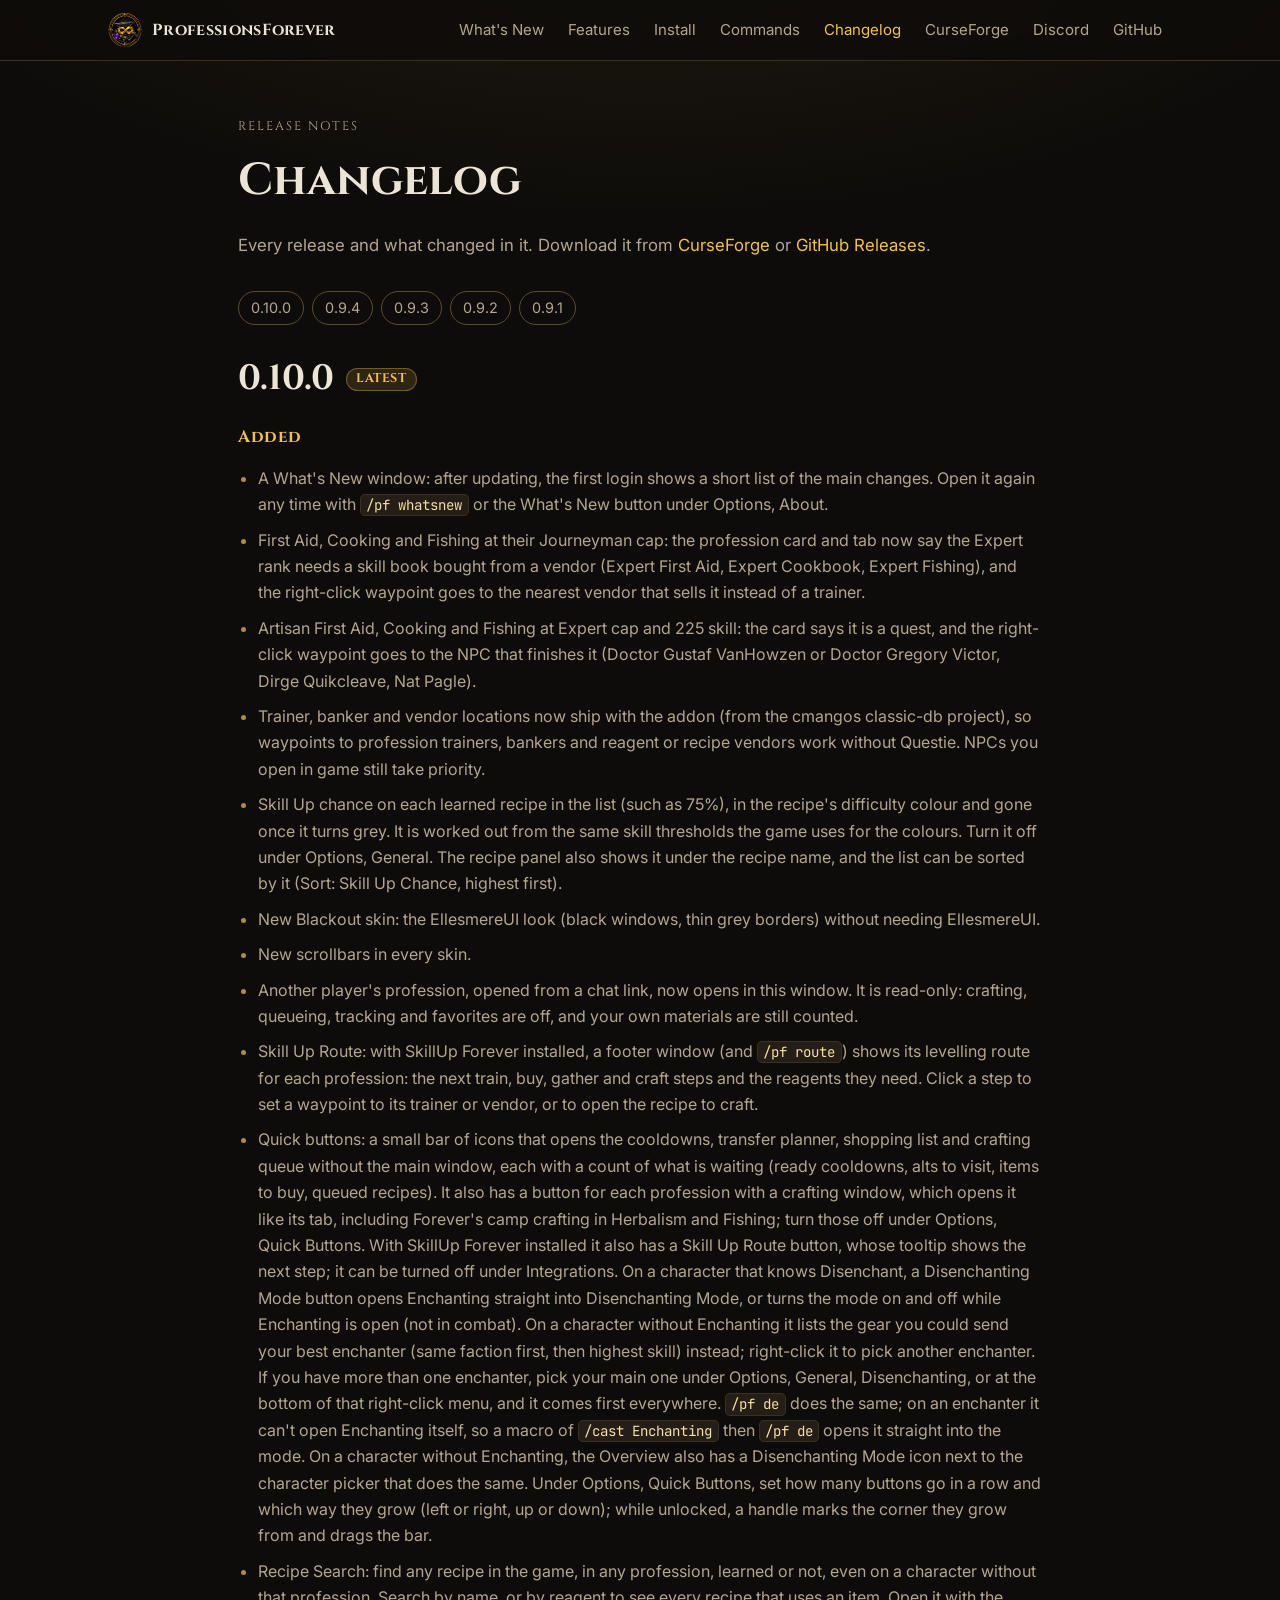
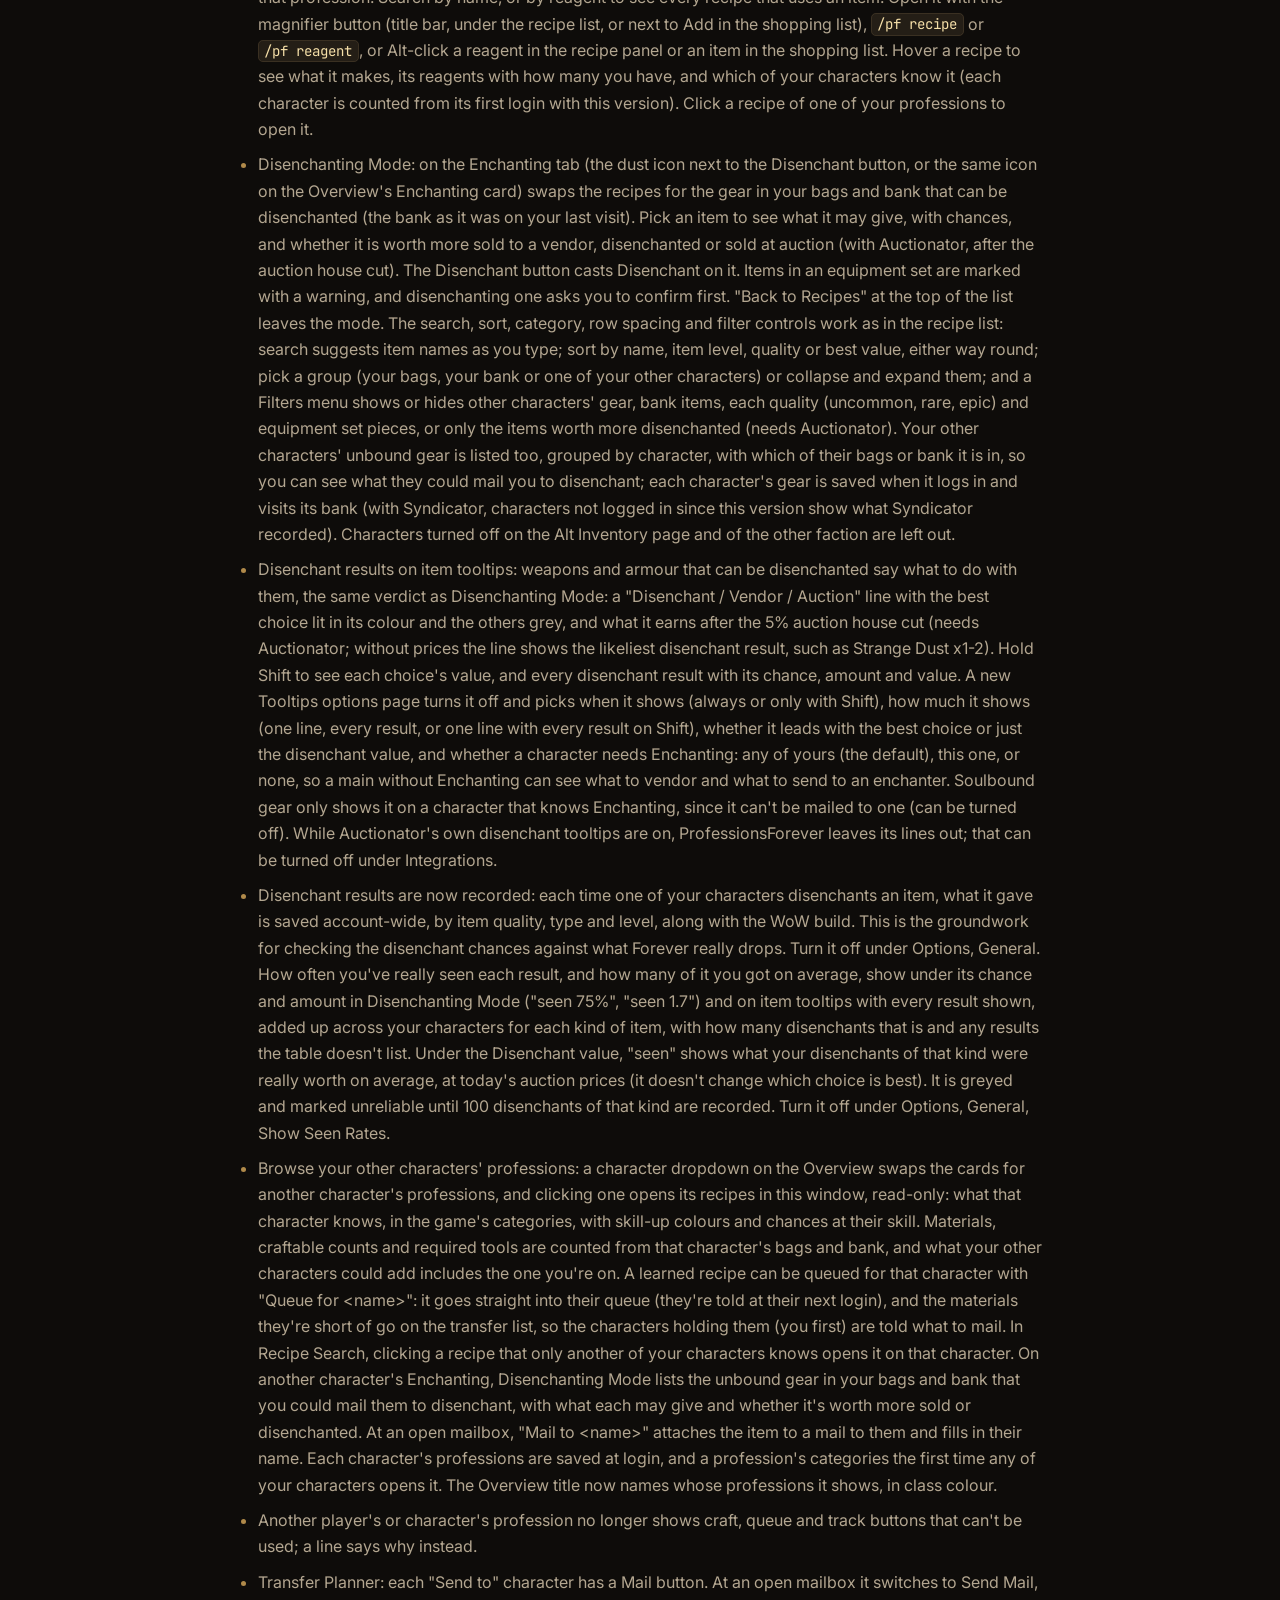
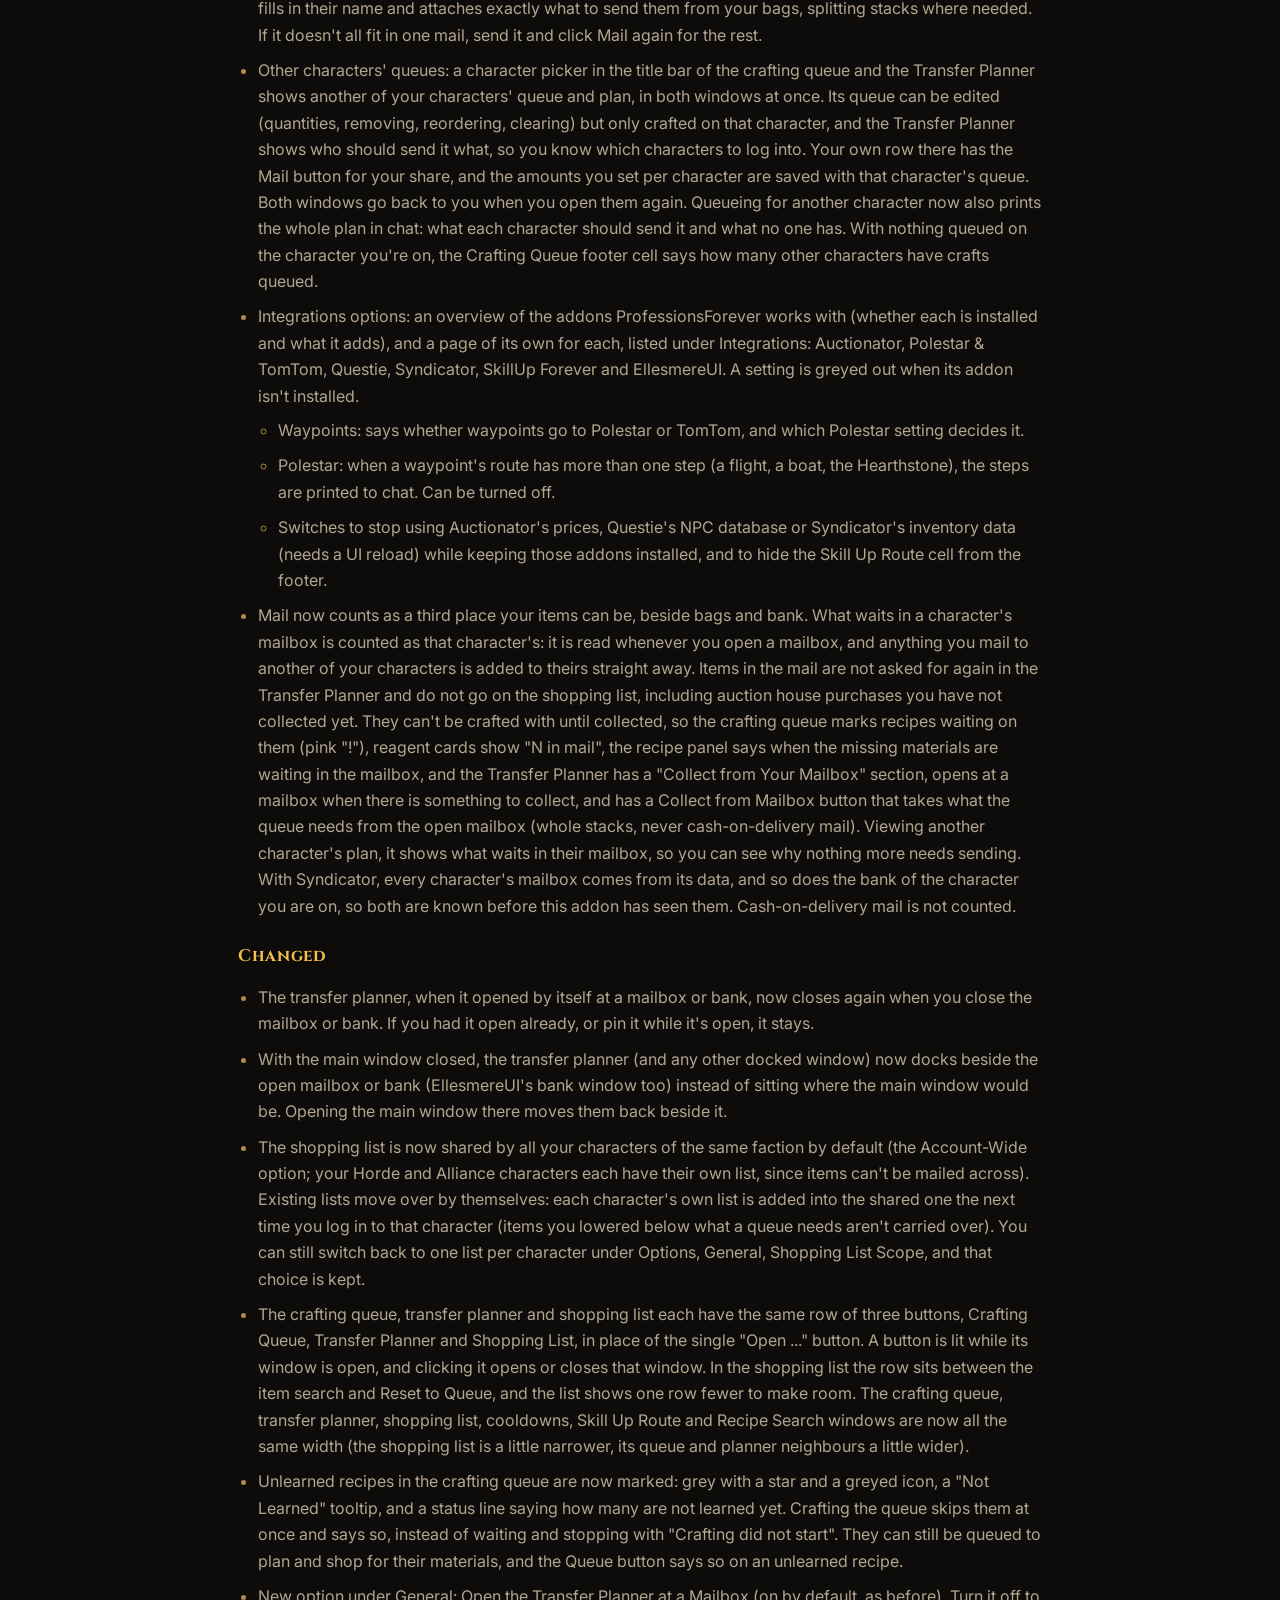
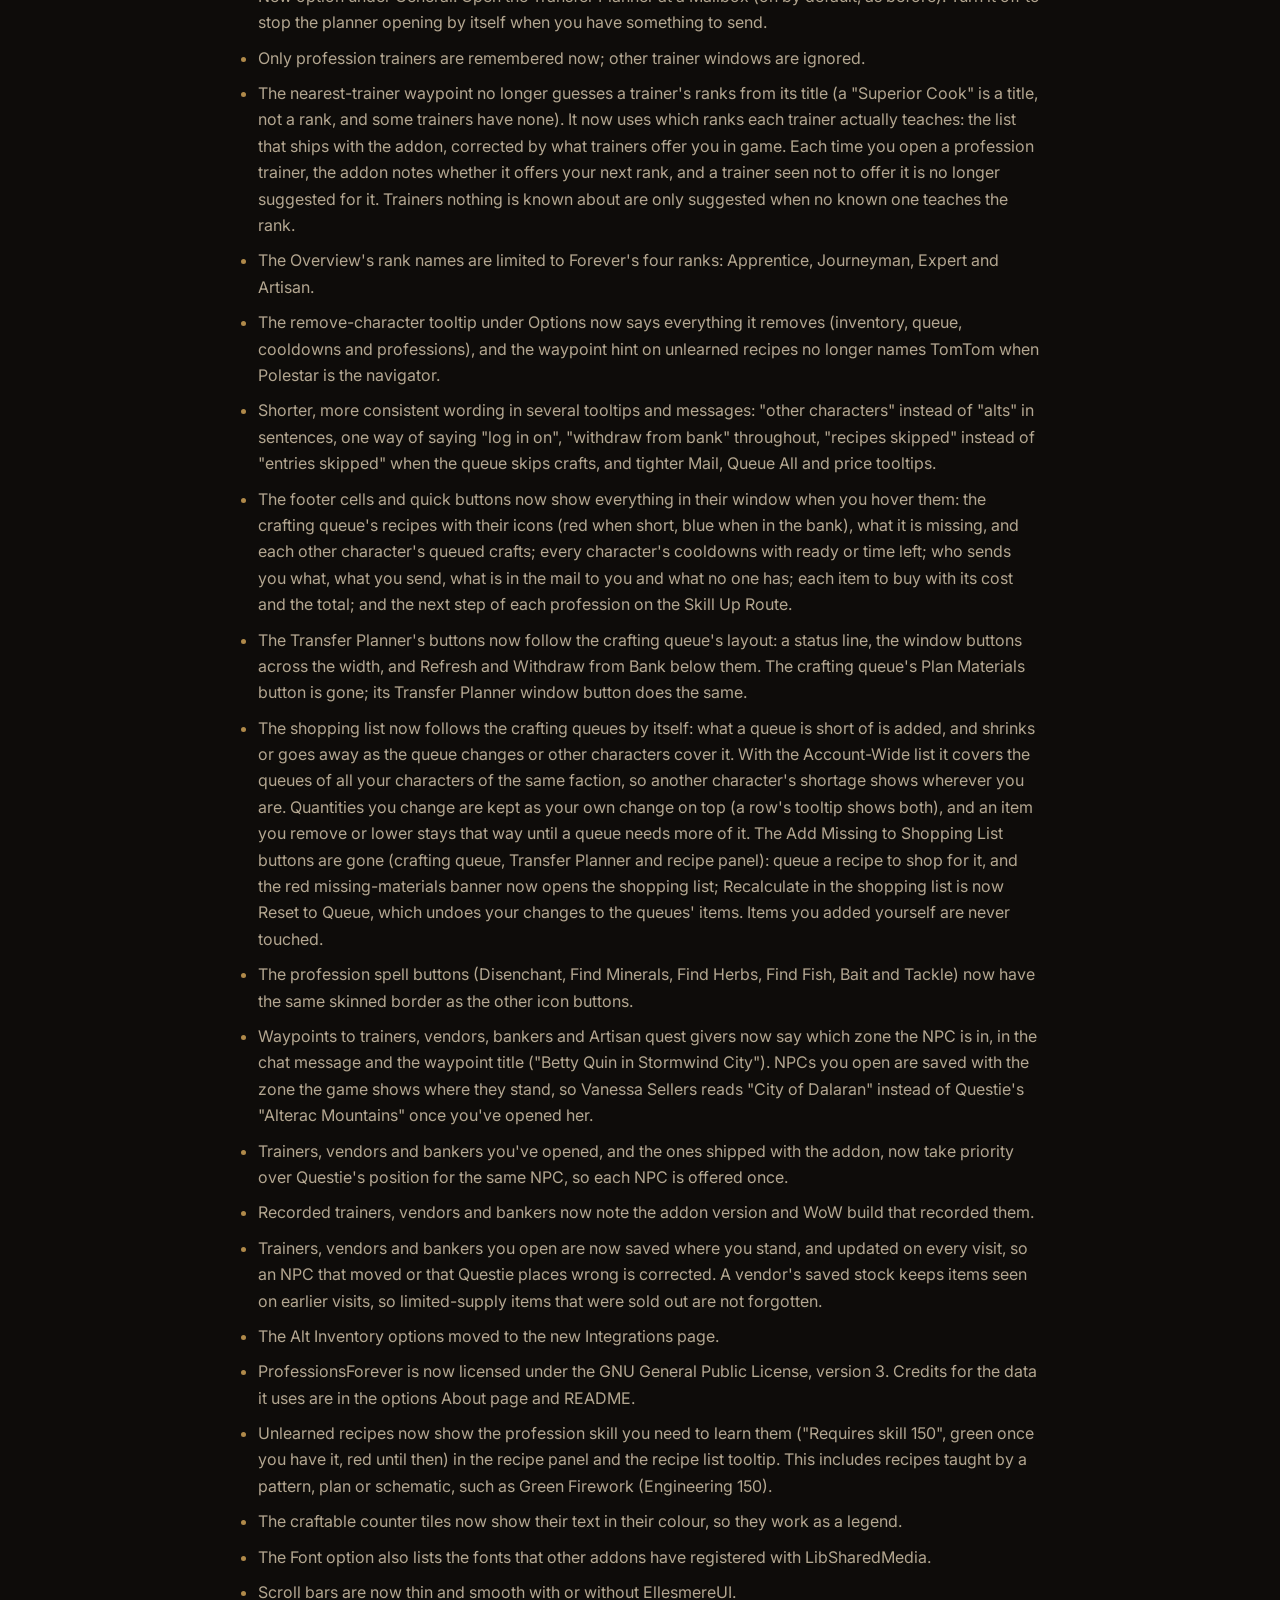
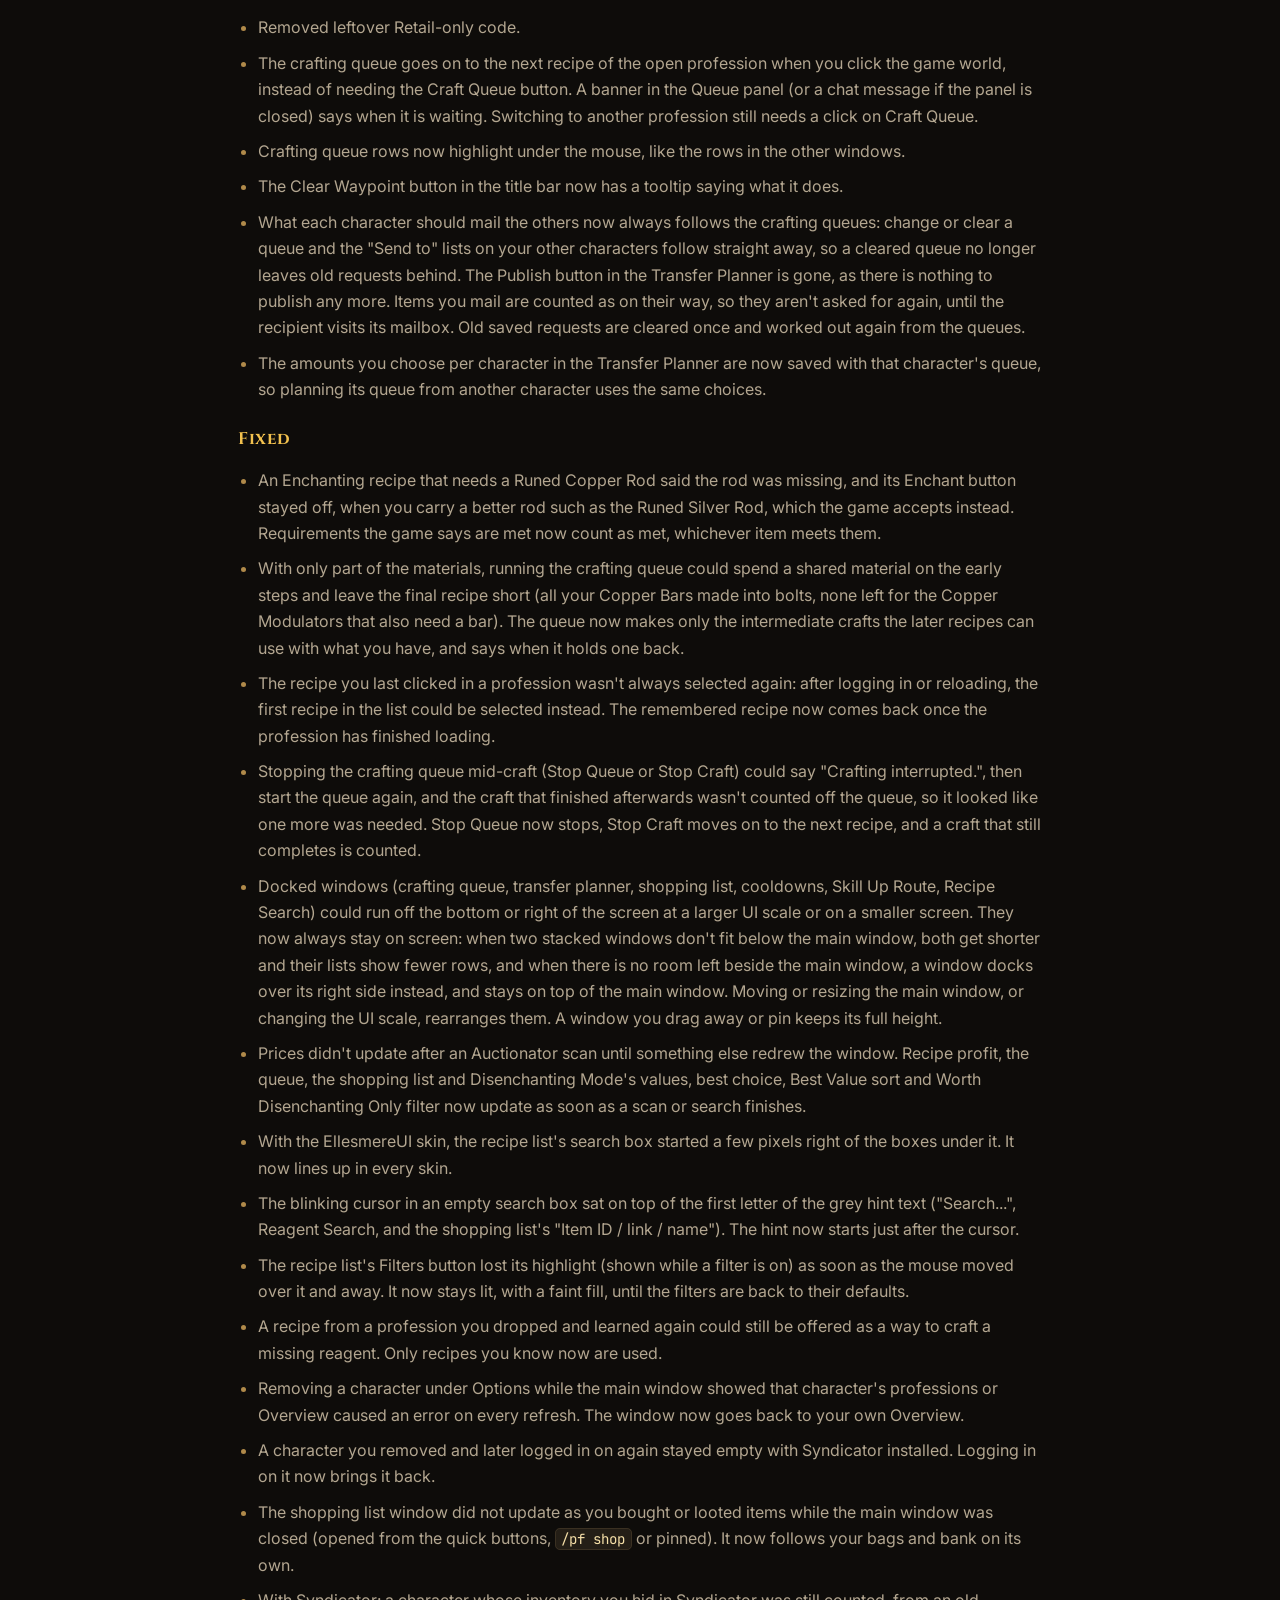
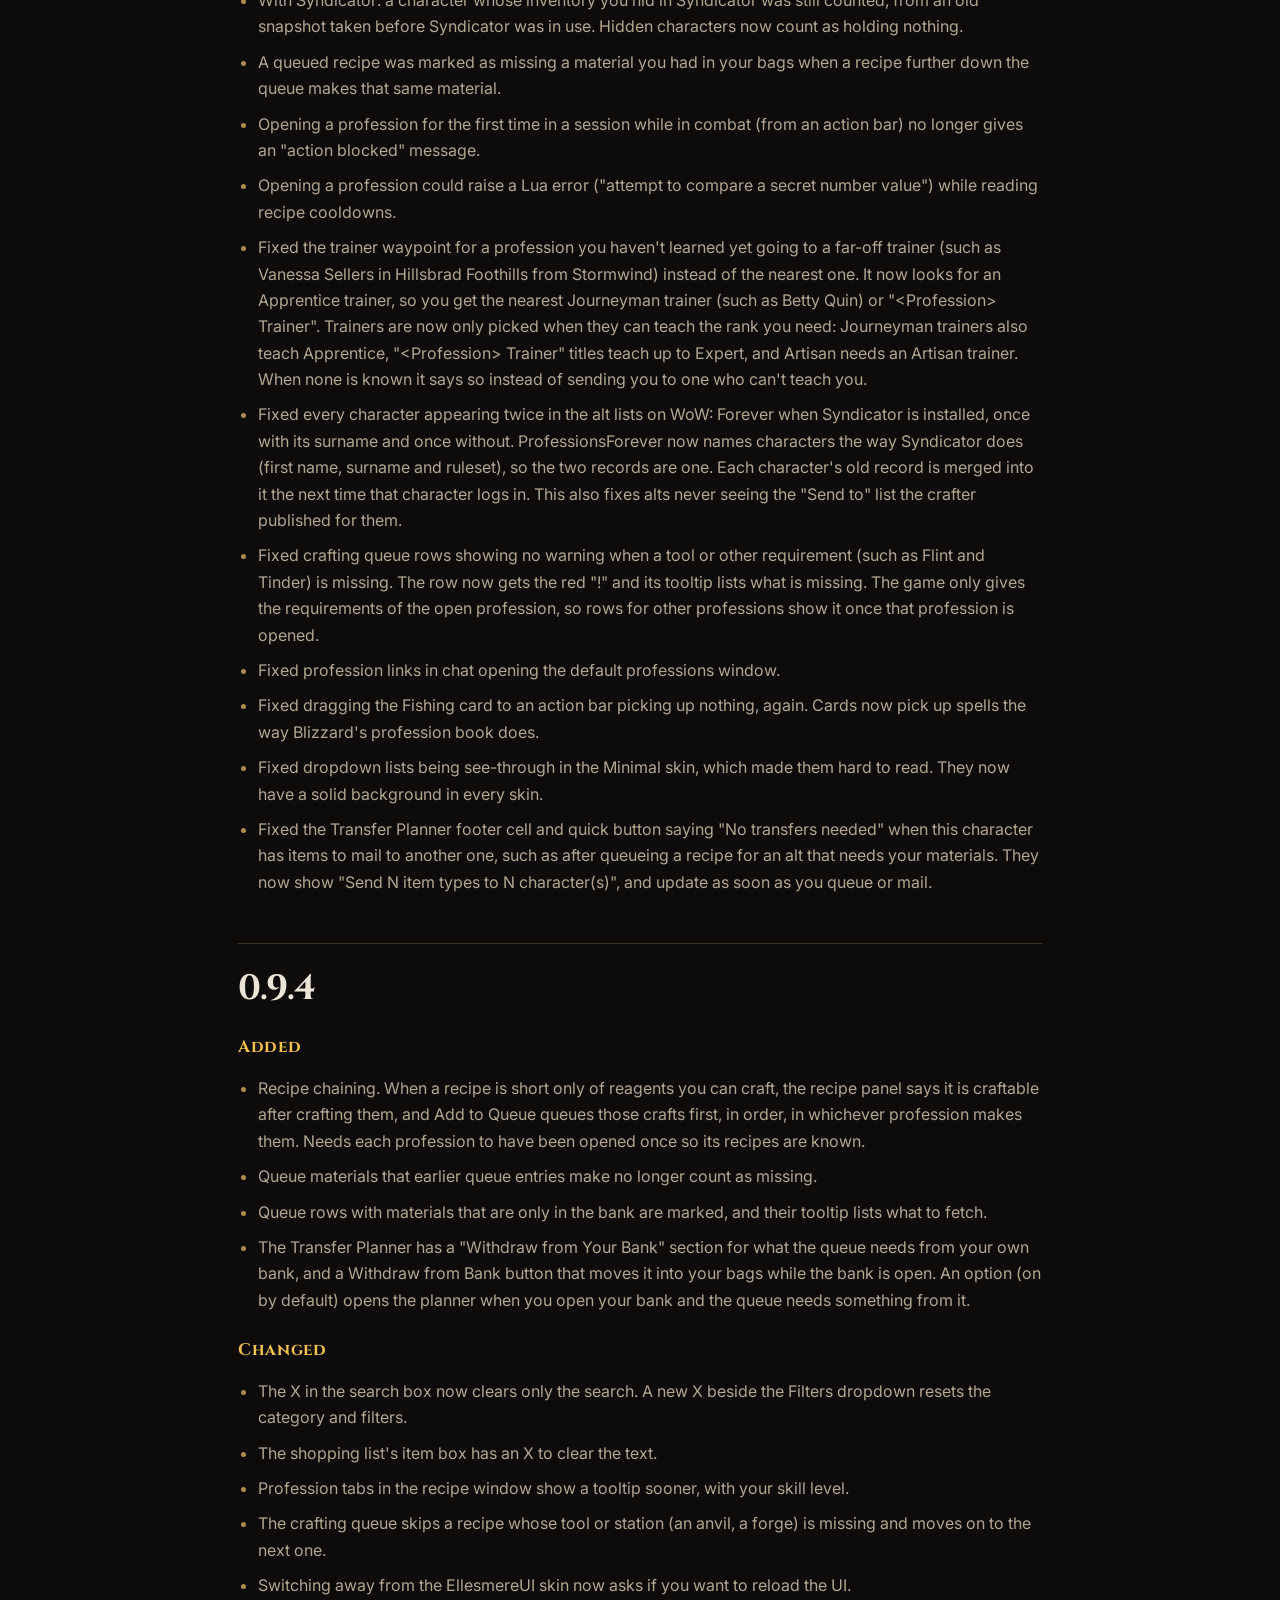
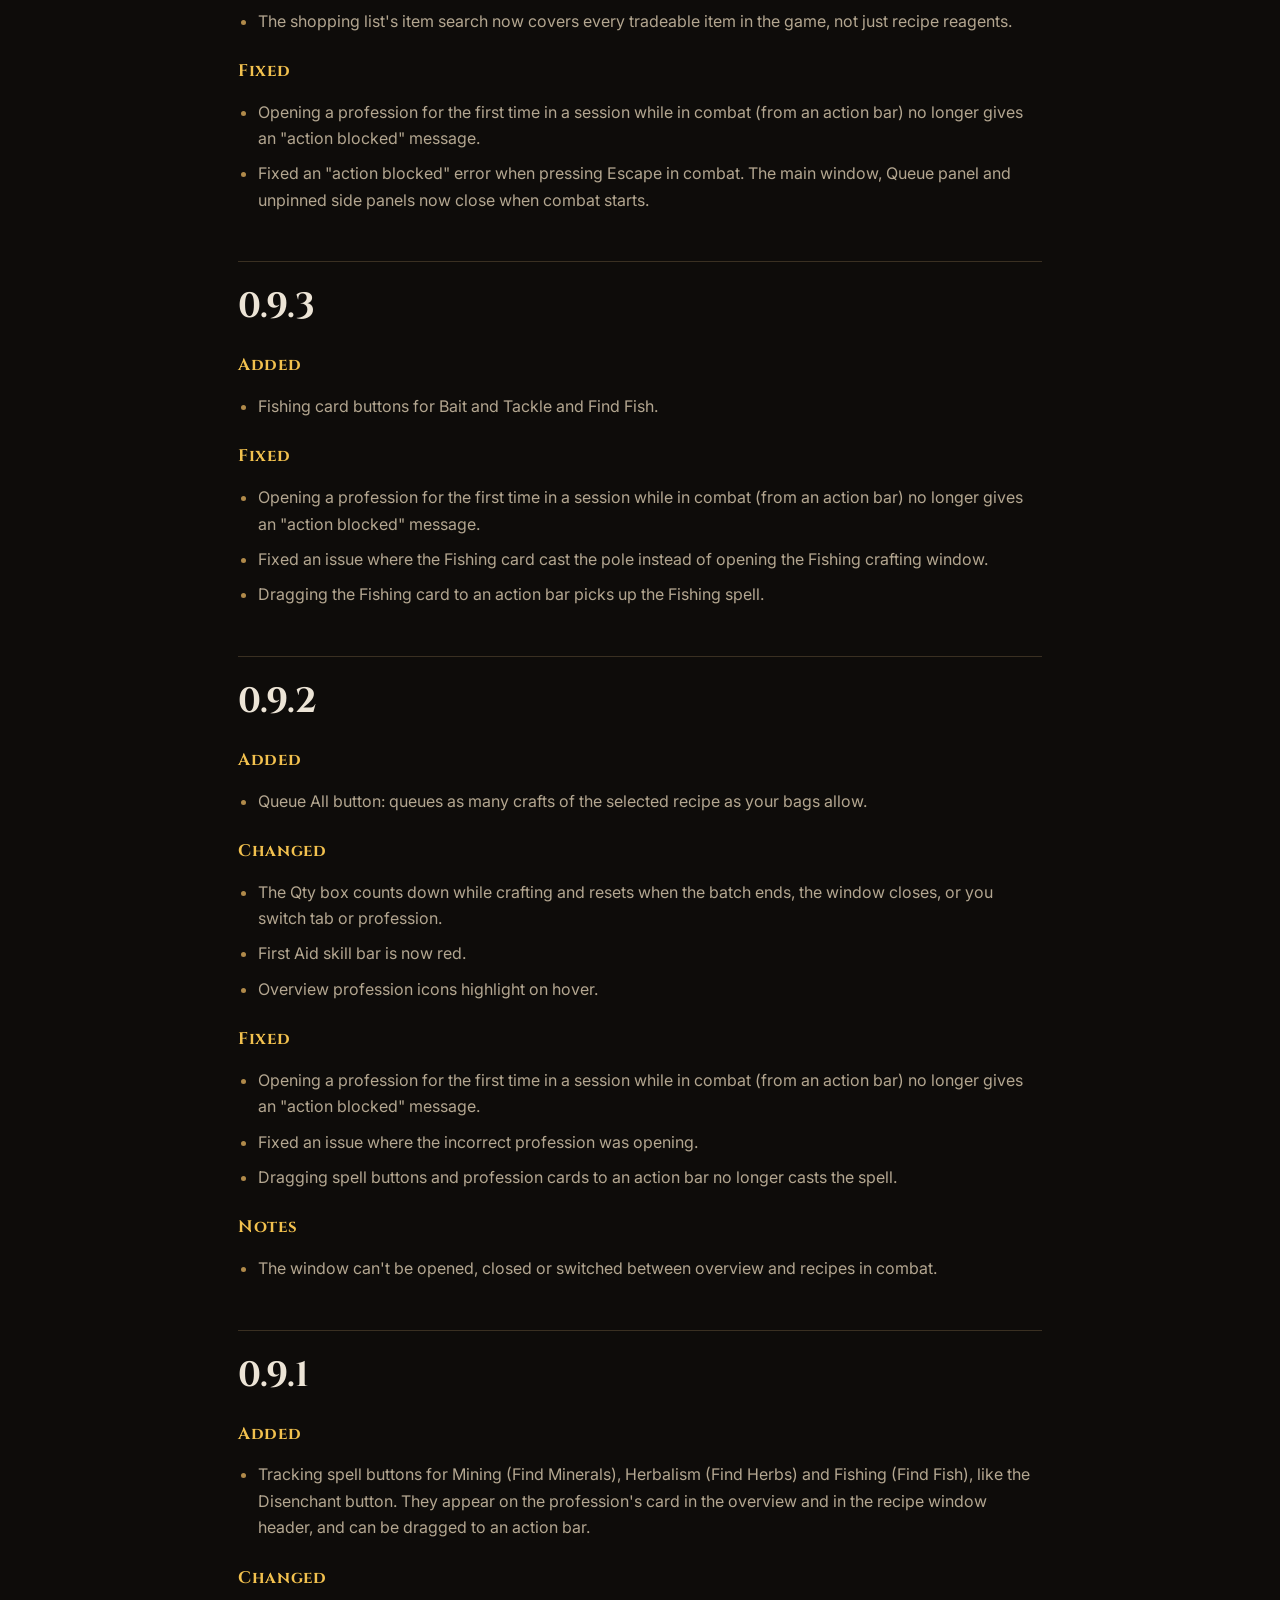
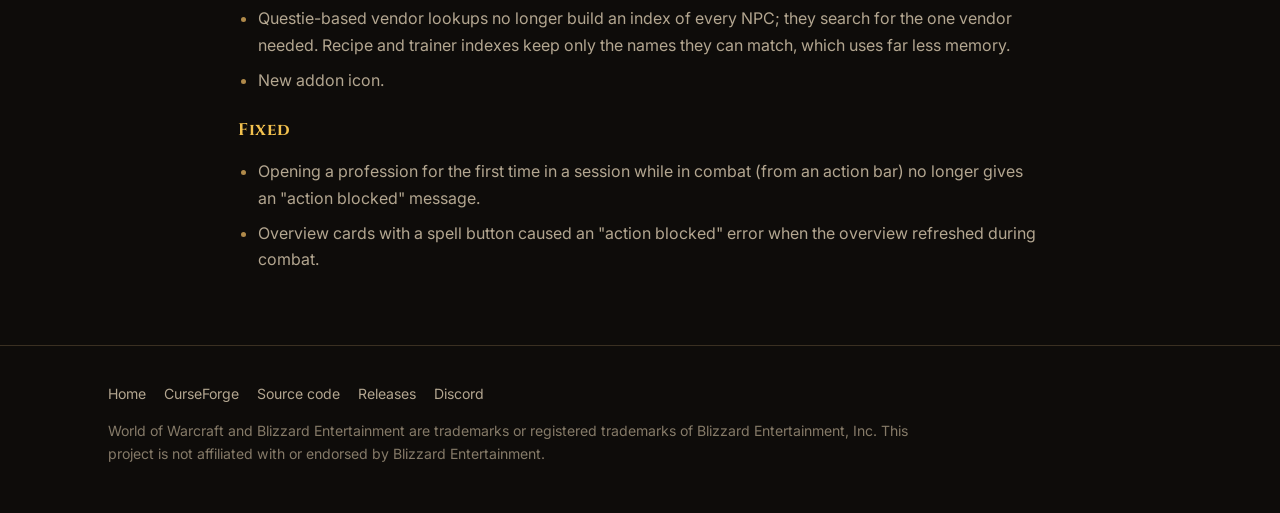
==== changelog.html @ 2fb2c8c6 "Initial Commit" ====
<!doctype html>
<html lang="en">
<head>
	<meta charset="utf-8">
	<meta name="viewport" content="width=device-width, initial-scale=1">
	<title>Changelog: ProfessionsForever</title>
	<meta name="description" content="Every ProfessionsForever release and what changed in it.">
	<meta name="theme-color" content="#0e0c0a">
	<link rel="canonical" href="https://professionsforever.github.io/Professions_Forever-website/changelog.html">
	<link rel="icon" type="image/png" href="assets/favicon.png">
	<link rel="preconnect" href="https://fonts.googleapis.com">
	<link rel="preconnect" href="https://fonts.gstatic.com" crossorigin>
	<link href="https://fonts.googleapis.com/css2?family=Cinzel:wght@600;700&family=Inter:wght@400;500;600;700;800&family=JetBrains+Mono:wght@400;500&display=swap" rel="stylesheet">
	<link rel="stylesheet" href="assets/style.css">
</head>
<body>
<!-- Generated by tools/gen_site.py from the addon's CHANGELOG.md. Do not edit by hand. -->
<a class="skip" href="#main">Skip to content</a>

<header class="site-header">
	<div class="wrap">
		<a class="brand" href="./"><img src="assets/favicon.png" alt="" width="34" height="34">ProfessionsForever</a>
		<button class="nav-toggle" aria-expanded="false" aria-controls="nav">Menu</button>
		<nav class="nav" id="nav" aria-label="Main">
			<a href="./#new">What's New</a>
			<a href="./#features">Features</a>
			<a href="./#install">Install</a>
			<a href="./#commands">Commands</a>
			<a href="changelog.html" aria-current="page">Changelog</a>
			<a href="https://www.curseforge.com/wow/addons/professionsforever">CurseForge</a>
			<a href="https://discord.gg/Ay4E5GEhA2">Discord</a>
			<a href="https://github.com/ProfessionsForever/Professions_Forever">GitHub</a>
		</nav>
	</div>
</header>

<main id="main">
<section>
	<div class="wrap changelog">
		<p class="eyebrow">Release notes</p>
		<h1 style="font-family: var(--font-head); font-size: clamp(2rem, 5vw, 2.8rem); margin: 0 0 14px;">Changelog</h1>
		<p class="lead">Every release and what changed in it. Download it from <a href="https://www.curseforge.com/wow/addons/professionsforever">CurseForge</a> or <a href="https://github.com/ProfessionsForever/Professions_Forever/releases">GitHub Releases</a>.</p>
		<ul class="toc-versions">
			<li><a href="#v0-10-0">0.10.0</a></li>
			<li><a href="#v0-9-4">0.9.4</a></li>
			<li><a href="#v0-9-3">0.9.3</a></li>
			<li><a href="#v0-9-2">0.9.2</a></li>
			<li><a href="#v0-9-1">0.9.1</a></li>
		</ul>
<h2 id="v0-10-0">0.10.0 <span class="badge">LATEST</span></h2>
<h3>Added</h3>
<ul>
<li>A What's New window: after updating, the first login shows a short list of the main changes. Open it again any time with <code>/pf whatsnew</code> or the What's New button under Options, About.
</li>
<li>First Aid, Cooking and Fishing at their Journeyman cap: the profession card and tab now say the Expert rank needs a skill book bought from a vendor (Expert First Aid, Expert Cookbook, Expert Fishing), and the right-click waypoint goes to the nearest vendor that sells it instead of a trainer.
</li>
<li>Artisan First Aid, Cooking and Fishing at Expert cap and 225 skill: the card says it is a quest, and the right-click waypoint goes to the NPC that finishes it (Doctor Gustaf VanHowzen or Doctor Gregory Victor, Dirge Quikcleave, Nat Pagle).
</li>
<li>Trainer, banker and vendor locations now ship with the addon (from the cmangos classic-db project), so waypoints to profession trainers, bankers and reagent or recipe vendors work without Questie. NPCs you open in game still take priority.
</li>
<li>Skill Up chance on each learned recipe in the list (such as 75%), in the recipe's difficulty colour and gone once it turns grey. It is worked out from the same skill thresholds the game uses for the colours. Turn it off under Options, General. The recipe panel also shows it under the recipe name, and the list can be sorted by it (Sort: Skill Up Chance, highest first).
</li>
<li>New Blackout skin: the EllesmereUI look (black windows, thin grey borders) without needing EllesmereUI.
</li>
<li>New scrollbars in every skin.
</li>
<li>Another player's profession, opened from a chat link, now opens in this window. It is read-only: crafting, queueing, tracking and favorites are off, and your own materials are still counted.
</li>
<li>Skill Up Route: with SkillUp Forever installed, a footer window (and <code>/pf route</code>) shows its levelling route for each profession: the next train, buy, gather and craft steps and the reagents they need. Click a step to set a waypoint to its trainer or vendor, or to open the recipe to craft.
</li>
<li>Quick buttons: a small bar of icons that opens the cooldowns, transfer planner, shopping list and crafting queue without the main window, each with a count of what is waiting (ready cooldowns, alts to visit, items to buy, queued recipes). It also has a button for each profession with a crafting window, which opens it like its tab, including Forever's camp crafting in Herbalism and Fishing; turn those off under Options, Quick Buttons. With SkillUp Forever installed it also has a Skill Up Route button, whose tooltip shows the next step; it can be turned off under Integrations. On a character that knows Disenchant, a Disenchanting Mode button opens Enchanting straight into Disenchanting Mode, or turns the mode on and off while Enchanting is open (not in combat). On a character without Enchanting it lists the gear you could send your best enchanter (same faction first, then highest skill) instead; right-click it to pick another enchanter. If you have more than one enchanter, pick your main one under Options, General, Disenchanting, or at the bottom of that right-click menu, and it comes first everywhere. <code>/pf de</code> does the same; on an enchanter it can't open Enchanting itself, so a macro of <code>/cast Enchanting</code> then <code>/pf de</code> opens it straight into the mode. On a character without Enchanting, the Overview also has a Disenchanting Mode icon next to the character picker that does the same. Under Options, Quick Buttons, set how many buttons go in a row and which way they grow (left or right, up or down); while unlocked, a handle marks the corner they grow from and drags the bar.
</li>
<li>Recipe Search: find any recipe in the game, in any profession, learned or not, even on a character without that profession. Search by name, or by reagent to see every recipe that uses an item. Open it with the magnifier button (title bar, under the recipe list, or next to Add in the shopping list), <code>/pf recipe</code> or <code>/pf reagent</code>, or Alt-click a reagent in the recipe panel or an item in the shopping list. Hover a recipe to see what it makes, its reagents with how many you have, and which of your characters know it (each character is counted from its first login with this version). Click a recipe of one of your professions to open it.
</li>
<li>Disenchanting Mode: on the Enchanting tab (the dust icon next to the Disenchant button, or the same icon on the Overview's Enchanting card) swaps the recipes for the gear in your bags and bank that can be disenchanted (the bank as it was on your last visit). Pick an item to see what it may give, with chances, and whether it is worth more sold to a vendor, disenchanted or sold at auction (with Auctionator, after the auction house cut). The Disenchant button casts Disenchant on it. Items in an equipment set are marked with a warning, and disenchanting one asks you to confirm first. "Back to Recipes" at the top of the list leaves the mode. The search, sort, category, row spacing and filter controls work as in the recipe list: search suggests item names as you type; sort by name, item level, quality or best value, either way round; pick a group (your bags, your bank or one of your other characters) or collapse and expand them; and a Filters menu shows or hides other characters' gear, bank items, each quality (uncommon, rare, epic) and equipment set pieces, or only the items worth more disenchanted (needs Auctionator). Your other characters' unbound gear is listed too, grouped by character, with which of their bags or bank it is in, so you can see what they could mail you to disenchant; each character's gear is saved when it logs in and visits its bank (with Syndicator, characters not logged in since this version show what Syndicator recorded). Characters turned off on the Alt Inventory page and of the other faction are left out.
</li>
<li>Disenchant results on item tooltips: weapons and armour that can be disenchanted say what to do with them, the same verdict as Disenchanting Mode: a "Disenchant / Vendor / Auction" line with the best choice lit in its colour and the others grey, and what it earns after the 5% auction house cut (needs Auctionator; without prices the line shows the likeliest disenchant result, such as Strange Dust x1-2). Hold Shift to see each choice's value, and every disenchant result with its chance, amount and value. A new Tooltips options page turns it off and picks when it shows (always or only with Shift), how much it shows (one line, every result, or one line with every result on Shift), whether it leads with the best choice or just the disenchant value, and whether a character needs Enchanting: any of yours (the default), this one, or none, so a main without Enchanting can see what to vendor and what to send to an enchanter. Soulbound gear only shows it on a character that knows Enchanting, since it can't be mailed to one (can be turned off). While Auctionator's own disenchant tooltips are on, ProfessionsForever leaves its lines out; that can be turned off under Integrations.
</li>
<li>Disenchant results are now recorded: each time one of your characters disenchants an item, what it gave is saved account-wide, by item quality, type and level, along with the WoW build. This is the groundwork for checking the disenchant chances against what Forever really drops. Turn it off under Options, General. How often you've really seen each result, and how many of it you got on average, show under its chance and amount in Disenchanting Mode ("seen 75%", "seen 1.7") and on item tooltips with every result shown, added up across your characters for each kind of item, with how many disenchants that is and any results the table doesn't list. Under the Disenchant value, "seen" shows what your disenchants of that kind were really worth on average, at today's auction prices (it doesn't change which choice is best). It is greyed and marked unreliable until 100 disenchants of that kind are recorded. Turn it off under Options, General, Show Seen Rates.
</li>
<li>Browse your other characters' professions: a character dropdown on the Overview swaps the cards for another character's professions, and clicking one opens its recipes in this window, read-only: what that character knows, in the game's categories, with skill-up colours and chances at their skill. Materials, craftable counts and required tools are counted from that character's bags and bank, and what your other characters could add includes the one you're on. A learned recipe can be queued for that character with "Queue for &lt;name&gt;": it goes straight into their queue (they're told at their next login), and the materials they're short of go on the transfer list, so the characters holding them (you first) are told what to mail. In Recipe Search, clicking a recipe that only another of your characters knows opens it on that character. On another character's Enchanting, Disenchanting Mode lists the unbound gear in your bags and bank that you could mail them to disenchant, with what each may give and whether it's worth more sold or disenchanted. At an open mailbox, "Mail to &lt;name&gt;" attaches the item to a mail to them and fills in their name. Each character's professions are saved at login, and a profession's categories the first time any of your characters opens it. The Overview title now names whose professions it shows, in class colour.
</li>
<li>Another player's or character's profession no longer shows craft, queue and track buttons that can't be used; a line says why instead.
</li>
<li>Transfer Planner: each "Send to" character has a Mail button. At an open mailbox it switches to Send Mail, fills in their name and attaches exactly what to send them from your bags, splitting stacks where needed. If it doesn't all fit in one mail, send it and click Mail again for the rest.
</li>
<li>Other characters' queues: a character picker in the title bar of the crafting queue and the Transfer Planner shows another of your characters' queue and plan, in both windows at once. Its queue can be edited (quantities, removing, reordering, clearing) but only crafted on that character, and the Transfer Planner shows who should send it what, so you know which characters to log into. Your own row there has the Mail button for your share, and the amounts you set per character are saved with that character's queue. Both windows go back to you when you open them again. Queueing for another character now also prints the whole plan in chat: what each character should send it and what no one has. With nothing queued on the character you're on, the Crafting Queue footer cell says how many other characters have crafts queued.
</li>
<li>Integrations options: an overview of the addons ProfessionsForever works with (whether each is installed and what it adds), and a page of its own for each, listed under Integrations: Auctionator, Polestar &amp; TomTom, Questie, Syndicator, SkillUp Forever and EllesmereUI. A setting is greyed out when its addon isn't installed.
<ul>
<li>Waypoints: says whether waypoints go to Polestar or TomTom, and which Polestar setting decides it.
</li>
<li>Polestar: when a waypoint's route has more than one step (a flight, a boat, the Hearthstone), the steps are printed to chat. Can be turned off.
</li>
<li>Switches to stop using Auctionator's prices, Questie's NPC database or Syndicator's inventory data (needs a UI reload) while keeping those addons installed, and to hide the Skill Up Route cell from the footer.
</li>
</ul>
</li>
<li>Mail now counts as a third place your items can be, beside bags and bank. What waits in a character's mailbox is counted as that character's: it is read whenever you open a mailbox, and anything you mail to another of your characters is added to theirs straight away. Items in the mail are not asked for again in the Transfer Planner and do not go on the shopping list, including auction house purchases you have not collected yet. They can't be crafted with until collected, so the crafting queue marks recipes waiting on them (pink "!"), reagent cards show "N in mail", the recipe panel says when the missing materials are waiting in the mailbox, and the Transfer Planner has a "Collect from Your Mailbox" section, opens at a mailbox when there is something to collect, and has a Collect from Mailbox button that takes what the queue needs from the open mailbox (whole stacks, never cash-on-delivery mail). Viewing another character's plan, it shows what waits in their mailbox, so you can see why nothing more needs sending. With Syndicator, every character's mailbox comes from its data, and so does the bank of the character you are on, so both are known before this addon has seen them. Cash-on-delivery mail is not counted.
</li>
</ul>
<h3>Changed</h3>
<ul>
<li>The transfer planner, when it opened by itself at a mailbox or bank, now closes again when you close the mailbox or bank. If you had it open already, or pin it while it's open, it stays.
</li>
<li>With the main window closed, the transfer planner (and any other docked window) now docks beside the open mailbox or bank (EllesmereUI's bank window too) instead of sitting where the main window would be. Opening the main window there moves them back beside it.
</li>
<li>The shopping list is now shared by all your characters of the same faction by default (the Account-Wide option; your Horde and Alliance characters each have their own list, since items can't be mailed across). Existing lists move over by themselves: each character's own list is added into the shared one the next time you log in to that character (items you lowered below what a queue needs aren't carried over). You can still switch back to one list per character under Options, General, Shopping List Scope, and that choice is kept.
</li>
<li>The crafting queue, transfer planner and shopping list each have the same row of three buttons, Crafting Queue, Transfer Planner and Shopping List, in place of the single "Open ..." button. A button is lit while its window is open, and clicking it opens or closes that window. In the shopping list the row sits between the item search and Reset to Queue, and the list shows one row fewer to make room. The crafting queue, transfer planner, shopping list, cooldowns, Skill Up Route and Recipe Search windows are now all the same width (the shopping list is a little narrower, its queue and planner neighbours a little wider).
</li>
<li>Unlearned recipes in the crafting queue are now marked: grey with a star and a greyed icon, a "Not Learned" tooltip, and a status line saying how many are not learned yet. Crafting the queue skips them at once and says so, instead of waiting and stopping with "Crafting did not start". They can still be queued to plan and shop for their materials, and the Queue button says so on an unlearned recipe.
</li>
<li>New option under General: Open the Transfer Planner at a Mailbox (on by default, as before). Turn it off to stop the planner opening by itself when you have something to send.
</li>
<li>Only profession trainers are remembered now; other trainer windows are ignored.
</li>
<li>The nearest-trainer waypoint no longer guesses a trainer's ranks from its title (a "Superior Cook" is a title, not a rank, and some trainers have none). It now uses which ranks each trainer actually teaches: the list that ships with the addon, corrected by what trainers offer you in game. Each time you open a profession trainer, the addon notes whether it offers your next rank, and a trainer seen not to offer it is no longer suggested for it. Trainers nothing is known about are only suggested when no known one teaches the rank.
</li>
<li>The Overview's rank names are limited to Forever's four ranks: Apprentice, Journeyman, Expert and Artisan.
</li>
<li>The remove-character tooltip under Options now says everything it removes (inventory, queue, cooldowns and professions), and the waypoint hint on unlearned recipes no longer names TomTom when Polestar is the navigator.
</li>
<li>Shorter, more consistent wording in several tooltips and messages: "other characters" instead of "alts" in sentences, one way of saying "log in on", "withdraw from bank" throughout, "recipes skipped" instead of "entries skipped" when the queue skips crafts, and tighter Mail, Queue All and price tooltips.
</li>
<li>The footer cells and quick buttons now show everything in their window when you hover them: the crafting queue's recipes with their icons (red when short, blue when in the bank), what it is missing, and each other character's queued crafts; every character's cooldowns with ready or time left; who sends you what, what you send, what is in the mail to you and what no one has; each item to buy with its cost and the total; and the next step of each profession on the Skill Up Route.
</li>
<li>The Transfer Planner's buttons now follow the crafting queue's layout: a status line, the window buttons across the width, and Refresh and Withdraw from Bank below them. The crafting queue's Plan Materials button is gone; its Transfer Planner window button does the same.
</li>
<li>The shopping list now follows the crafting queues by itself: what a queue is short of is added, and shrinks or goes away as the queue changes or other characters cover it. With the Account-Wide list it covers the queues of all your characters of the same faction, so another character's shortage shows wherever you are. Quantities you change are kept as your own change on top (a row's tooltip shows both), and an item you remove or lower stays that way until a queue needs more of it. The Add Missing to Shopping List buttons are gone (crafting queue, Transfer Planner and recipe panel): queue a recipe to shop for it, and the red missing-materials banner now opens the shopping list; Recalculate in the shopping list is now Reset to Queue, which undoes your changes to the queues' items. Items you added yourself are never touched.
</li>
<li>The profession spell buttons (Disenchant, Find Minerals, Find Herbs, Find Fish, Bait and Tackle) now have the same skinned border as the other icon buttons.
</li>
<li>Waypoints to trainers, vendors, bankers and Artisan quest givers now say which zone the NPC is in, in the chat message and the waypoint title ("Betty Quin in Stormwind City"). NPCs you open are saved with the zone the game shows where they stand, so Vanessa Sellers reads "City of Dalaran" instead of Questie's "Alterac Mountains" once you've opened her.
</li>
<li>Trainers, vendors and bankers you've opened, and the ones shipped with the addon, now take priority over Questie's position for the same NPC, so each NPC is offered once.
</li>
<li>Recorded trainers, vendors and bankers now note the addon version and WoW build that recorded them.
</li>
<li>Trainers, vendors and bankers you open are now saved where you stand, and updated on every visit, so an NPC that moved or that Questie places wrong is corrected. A vendor's saved stock keeps items seen on earlier visits, so limited-supply items that were sold out are not forgotten.
</li>
<li>The Alt Inventory options moved to the new Integrations page.
</li>
<li>ProfessionsForever is now licensed under the GNU General Public License, version 3. Credits for the data it uses are in the options About page and README.
</li>
<li>Unlearned recipes now show the profession skill you need to learn them ("Requires skill 150", green once you have it, red until then) in the recipe panel and the recipe list tooltip. This includes recipes taught by a pattern, plan or schematic, such as Green Firework (Engineering 150).
</li>
<li>The craftable counter tiles now show their text in their colour, so they work as a legend.
</li>
<li>The Font option also lists the fonts that other addons have registered with LibSharedMedia.
</li>
<li>Scroll bars are now thin and smooth with or without EllesmereUI.
</li>
<li>Removed leftover Retail-only code.
</li>
<li>The crafting queue goes on to the next recipe of the open profession when you click the game world, instead of needing the Craft Queue button. A banner in the Queue panel (or a chat message if the panel is closed) says when it is waiting. Switching to another profession still needs a click on Craft Queue.
</li>
<li>Crafting queue rows now highlight under the mouse, like the rows in the other windows.
</li>
<li>The Clear Waypoint button in the title bar now has a tooltip saying what it does.
</li>
<li>What each character should mail the others now always follows the crafting queues: change or clear a queue and the "Send to" lists on your other characters follow straight away, so a cleared queue no longer leaves old requests behind. The Publish button in the Transfer Planner is gone, as there is nothing to publish any more. Items you mail are counted as on their way, so they aren't asked for again, until the recipient visits its mailbox. Old saved requests are cleared once and worked out again from the queues.
</li>
<li>The amounts you choose per character in the Transfer Planner are now saved with that character's queue, so planning its queue from another character uses the same choices.
</li>
</ul>
<h3>Fixed</h3>
<ul>
<li>An Enchanting recipe that needs a Runed Copper Rod said the rod was missing, and its Enchant button stayed off, when you carry a better rod such as the Runed Silver Rod, which the game accepts instead. Requirements the game says are met now count as met, whichever item meets them.
</li>
<li>With only part of the materials, running the crafting queue could spend a shared material on the early steps and leave the final recipe short (all your Copper Bars made into bolts, none left for the Copper Modulators that also need a bar). The queue now makes only the intermediate crafts the later recipes can use with what you have, and says when it holds one back.
</li>
<li>The recipe you last clicked in a profession wasn't always selected again: after logging in or reloading, the first recipe in the list could be selected instead. The remembered recipe now comes back once the profession has finished loading.
</li>
<li>Stopping the crafting queue mid-craft (Stop Queue or Stop Craft) could say "Crafting interrupted.", then start the queue again, and the craft that finished afterwards wasn't counted off the queue, so it looked like one more was needed. Stop Queue now stops, Stop Craft moves on to the next recipe, and a craft that still completes is counted.
</li>
<li>Docked windows (crafting queue, transfer planner, shopping list, cooldowns, Skill Up Route, Recipe Search) could run off the bottom or right of the screen at a larger UI scale or on a smaller screen. They now always stay on screen: when two stacked windows don't fit below the main window, both get shorter and their lists show fewer rows, and when there is no room left beside the main window, a window docks over its right side instead, and stays on top of the main window. Moving or resizing the main window, or changing the UI scale, rearranges them. A window you drag away or pin keeps its full height.
</li>
<li>Prices didn't update after an Auctionator scan until something else redrew the window. Recipe profit, the queue, the shopping list and Disenchanting Mode's values, best choice, Best Value sort and Worth Disenchanting Only filter now update as soon as a scan or search finishes.
</li>
<li>With the EllesmereUI skin, the recipe list's search box started a few pixels right of the boxes under it. It now lines up in every skin.
</li>
<li>The blinking cursor in an empty search box sat on top of the first letter of the grey hint text ("Search...", Reagent Search, and the shopping list's "Item ID / link / name"). The hint now starts just after the cursor.
</li>
<li>The recipe list's Filters button lost its highlight (shown while a filter is on) as soon as the mouse moved over it and away. It now stays lit, with a faint fill, until the filters are back to their defaults.
</li>
<li>A recipe from a profession you dropped and learned again could still be offered as a way to craft a missing reagent. Only recipes you know now are used.
</li>
<li>Removing a character under Options while the main window showed that character's professions or Overview caused an error on every refresh. The window now goes back to your own Overview.
</li>
<li>A character you removed and later logged in on again stayed empty with Syndicator installed. Logging in on it now brings it back.
</li>
<li>The shopping list window did not update as you bought or looted items while the main window was closed (opened from the quick buttons, <code>/pf shop</code> or pinned). It now follows your bags and bank on its own.
</li>
<li>With Syndicator: a character whose inventory you hid in Syndicator was still counted, from an old snapshot taken before Syndicator was in use. Hidden characters now count as holding nothing.
</li>
<li>A queued recipe was marked as missing a material you had in your bags when a recipe further down the queue makes that same material.
</li>
<li>Opening a profession for the first time in a session while in combat (from an action bar) no longer gives an "action blocked" message.
</li>
<li>Opening a profession could raise a Lua error ("attempt to compare a secret number value") while reading recipe cooldowns.
</li>
<li>Fixed the trainer waypoint for a profession you haven't learned yet going to a far-off trainer (such as Vanessa Sellers in Hillsbrad Foothills from Stormwind) instead of the nearest one. It now looks for an Apprentice trainer, so you get the nearest Journeyman trainer (such as Betty Quin) or "&lt;Profession&gt; Trainer". Trainers are now only picked when they can teach the rank you need: Journeyman trainers also teach Apprentice, "&lt;Profession&gt; Trainer" titles teach up to Expert, and Artisan needs an Artisan trainer. When none is known it says so instead of sending you to one who can't teach you.
</li>
<li>Fixed every character appearing twice in the alt lists on WoW: Forever when Syndicator is installed, once with its surname and once without. ProfessionsForever now names characters the way Syndicator does (first name, surname and ruleset), so the two records are one. Each character's old record is merged into it the next time that character logs in. This also fixes alts never seeing the "Send to" list the crafter published for them.
</li>
<li>Fixed crafting queue rows showing no warning when a tool or other requirement (such as Flint and Tinder) is missing. The row now gets the red "!" and its tooltip lists what is missing. The game only gives the requirements of the open profession, so rows for other professions show it once that profession is opened.
</li>
<li>Fixed profession links in chat opening the default professions window.
</li>
<li>Fixed dragging the Fishing card to an action bar picking up nothing, again. Cards now pick up spells the way Blizzard's profession book does.
</li>
<li>Fixed dropdown lists being see-through in the Minimal skin, which made them hard to read. They now have a solid background in every skin.
</li>
<li>Fixed the Transfer Planner footer cell and quick button saying "No transfers needed" when this character has items to mail to another one, such as after queueing a recipe for an alt that needs your materials. They now show "Send N item types to N character(s)", and update as soon as you queue or mail.
</li>
</ul>
<h2 id="v0-9-4">0.9.4</h2>
<h3>Added</h3>
<ul>
<li>Recipe chaining. When a recipe is short only of reagents you can craft, the recipe panel says it is craftable after crafting them, and Add to Queue queues those crafts first, in order, in whichever profession makes them. Needs each profession to have been opened once so its recipes are known.
</li>
<li>Queue materials that earlier queue entries make no longer count as missing.
</li>
<li>Queue rows with materials that are only in the bank are marked, and their tooltip lists what to fetch.
</li>
<li>The Transfer Planner has a "Withdraw from Your Bank" section for what the queue needs from your own bank, and a Withdraw from Bank button that moves it into your bags while the bank is open. An option (on by default) opens the planner when you open your bank and the queue needs something from it.
</li>
</ul>
<h3>Changed</h3>
<ul>
<li>The X in the search box now clears only the search. A new X beside the Filters dropdown resets the category and filters.
</li>
<li>The shopping list's item box has an X to clear the text.
</li>
<li>Profession tabs in the recipe window show a tooltip sooner, with your skill level.
</li>
<li>The crafting queue skips a recipe whose tool or station (an anvil, a forge) is missing and moves on to the next one.
</li>
<li>Switching away from the EllesmereUI skin now asks if you want to reload the UI.
</li>
<li>The shopping list's item search now covers every tradeable item in the game, not just recipe reagents.
</li>
</ul>
<h3>Fixed</h3>
<ul>
<li>Opening a profession for the first time in a session while in combat (from an action bar) no longer gives an "action blocked" message.
</li>
<li>Fixed an "action blocked" error when pressing Escape in combat. The main window, Queue panel and unpinned side panels now close when combat starts.
</li>
</ul>
<h2 id="v0-9-3">0.9.3</h2>
<h3>Added</h3>
<ul>
<li>Fishing card buttons for Bait and Tackle and Find Fish.
</li>
</ul>
<h3>Fixed</h3>
<ul>
<li>Opening a profession for the first time in a session while in combat (from an action bar) no longer gives an "action blocked" message.
</li>
<li>Fixed an issue where the Fishing card cast the pole instead of opening the Fishing crafting window.
</li>
<li>Dragging the Fishing card to an action bar picks up the Fishing spell.
</li>
</ul>
<h2 id="v0-9-2">0.9.2</h2>
<h3>Added</h3>
<ul>
<li>Queue All button: queues as many crafts of the selected recipe as your bags allow.
</li>
</ul>
<h3>Changed</h3>
<ul>
<li>The Qty box counts down while crafting and resets when the batch ends, the window closes, or you switch tab or profession.
</li>
<li>First Aid skill bar is now red.
</li>
<li>Overview profession icons highlight on hover.
</li>
</ul>
<h3>Fixed</h3>
<ul>
<li>Opening a profession for the first time in a session while in combat (from an action bar) no longer gives an "action blocked" message.
</li>
<li>Fixed an issue where the incorrect profession was opening.
</li>
<li>Dragging spell buttons and profession cards to an action bar no longer casts the spell.
</li>
</ul>
<h3>Notes</h3>
<ul>
<li>The window can't be opened, closed or switched between overview and recipes in combat.
</li>
</ul>
<h2 id="v0-9-1">0.9.1</h2>
<h3>Added</h3>
<ul>
<li>Tracking spell buttons for Mining (Find Minerals), Herbalism (Find Herbs) and Fishing (Find Fish), like the Disenchant button. They appear on the profession's card in the overview and in the recipe window header, and can be dragged to an action bar.
</li>
</ul>
<h3>Changed</h3>
<ul>
<li>Questie-based vendor lookups no longer build an index of every NPC; they search for the one vendor needed. Recipe and trainer indexes keep only the names they can match, which uses far less memory.
</li>
<li>New addon icon.
</li>
</ul>
<h3>Fixed</h3>
<ul>
<li>Opening a profession for the first time in a session while in combat (from an action bar) no longer gives an "action blocked" message.
</li>
<li>Overview cards with a spell button caused an "action blocked" error when the overview refreshed during combat.
</li>
</ul>
	</div>
</section>
</main>

<footer class="site-footer">
	<div class="wrap">
		<div class="footer-links">
			<a href="./">Home</a>
			<a href="https://www.curseforge.com/wow/addons/professionsforever">CurseForge</a>
			<a href="https://github.com/ProfessionsForever/Professions_Forever">Source code</a>
			<a href="https://github.com/ProfessionsForever/Professions_Forever/releases">Releases</a>
			<a href="https://discord.gg/Ay4E5GEhA2">Discord</a>
		</div>
		<p>World of Warcraft and Blizzard Entertainment are trademarks or registered trademarks of Blizzard Entertainment, Inc. This project is not affiliated with or endorsed by Blizzard Entertainment.</p>
	</div>
</footer>

<script>
	(function () {
		var btn = document.querySelector(".nav-toggle");
		var nav = document.getElementById("nav");
		btn.addEventListener("click", function () {
			var open = nav.classList.toggle("open");
			btn.setAttribute("aria-expanded", open ? "true" : "false");
		});
	})();
</script>
</body>
</html>
---- assets/style.css ----
/* ProfessionsForever website. Plain CSS, no build step. */
:root {
	--bg: #0e0c0a;
	--bg-raised: #17140f;
	--bg-card: #1c1812;
	--border: #3a3022;
	--border-strong: #5c4a30;
	--text: #ece4d6;
	--text-muted: #b3a690;
	--text-faint: #857a68;
	--gold: #f2c14e;
	--gold-deep: #c8962e;
	--bronze: #b08a4a;
	--arcane: #a674f5;
	--fel: #5fd08a;
	--danger: #e0685a;
	--radius: 10px;
	--maxw: 1120px;
	--font-head: "Cinzel", Georgia, "Times New Roman", serif;
	--font-body: "Inter", system-ui, -apple-system, "Segoe UI", Roboto, sans-serif;
	--font-mono: "JetBrains Mono", ui-monospace, SFMono-Regular, Menlo, Consolas, monospace;
	color-scheme: dark;
}

* { box-sizing: border-box; }
html { scroll-behavior: smooth; scroll-padding-top: 72px; }
@media (prefers-reduced-motion: reduce) { html { scroll-behavior: auto; } }

body {
	margin: 0;
	background:
		radial-gradient(1200px 600px at 50% -200px, rgba(242, 193, 78, 0.10), transparent 70%),
		var(--bg);
	color: var(--text);
	font: 16px/1.65 var(--font-body);
	-webkit-font-smoothing: antialiased;
}

a { color: var(--gold); text-decoration: none; }
a:hover { text-decoration: underline; }
code, kbd {
	font-family: var(--font-mono);
	font-size: 0.88em;
	background: #241e16;
	border: 1px solid var(--border);
	border-radius: 5px;
	padding: 0.08em 0.38em;
	color: #f5dfa8;
	white-space: nowrap;
}
img { max-width: 100%; height: auto; }

.wrap { max-width: var(--maxw); margin: 0 auto; padding: 0 16px; }
@media (min-width: 720px) { .wrap { padding: 0 28px; } }

/* Skip link */
.skip { position: absolute; left: -9999px; top: 8px; background: var(--gold); color: #000; padding: 8px 12px; border-radius: 6px; z-index: 100; }
.skip:focus { left: 8px; }

/* Header */
.site-header {
	position: sticky; top: 0; z-index: 50;
	background: rgba(14, 12, 10, 0.86);
	backdrop-filter: blur(10px);
	-webkit-backdrop-filter: blur(10px);
	border-bottom: 1px solid var(--border);
}
.site-header .wrap { display: flex; align-items: center; gap: 16px; height: 60px; }
.brand { display: flex; align-items: center; gap: 10px; color: var(--text); font-family: var(--font-head); font-weight: 700; letter-spacing: 0.02em; white-space: nowrap; }
.brand:hover { text-decoration: none; }
.brand img { width: 34px; height: 34px; }
.nav { margin-left: auto; display: flex; gap: 4px; align-items: center; }
.nav a { color: var(--text-muted); padding: 6px 10px; border-radius: 6px; font-size: 0.94rem; }
.nav a:hover { color: var(--text); background: #221c14; text-decoration: none; }
.nav a[aria-current="page"] { color: var(--gold); }
.nav-toggle { display: none; margin-left: auto; background: none; border: 1px solid var(--border-strong); color: var(--text); border-radius: 6px; padding: 6px 10px; font: inherit; cursor: pointer; }
@media (max-width: 1100px) {
	.nav-toggle { display: inline-block; }
	.nav { display: none; position: absolute; top: 60px; left: 0; right: 0; flex-direction: column; align-items: stretch; gap: 0; background: var(--bg-raised); border-bottom: 1px solid var(--border); padding: 8px 16px 14px; }
	.nav.open { display: flex; }
	.nav a { padding: 10px 8px; }
}

/* Buttons */
.btn {
	display: inline-flex; align-items: center; gap: 8px;
	padding: 11px 20px; border-radius: 8px; font-weight: 600; font-size: 0.98rem;
	border: 1px solid var(--border-strong); color: var(--text); background: #221c14;
	transition: background 0.15s, border-color 0.15s, transform 0.15s;
}
.btn:hover { text-decoration: none; background: #2b2318; border-color: var(--bronze); }
.btn:active { transform: translateY(1px); }
.btn svg { width: 18px; height: 18px; flex: none; }
.btn-primary { background: linear-gradient(180deg, var(--gold), var(--gold-deep)); color: #1a1205; border-color: #e0b04a; }
.btn-primary:hover { background: linear-gradient(180deg, #ffd36a, var(--gold)); border-color: #ffd36a; }

/* Hero */
.hero { padding: 64px 0 40px; text-align: center; }
.hero-icon { width: 168px; height: 168px; filter: drop-shadow(0 0 40px rgba(242, 193, 78, 0.28)); }
.hero h1 { font-family: var(--font-head); font-size: clamp(2.1rem, 6vw, 3.6rem); line-height: 1.1; margin: 18px 0 10px; letter-spacing: 0.01em; }
.hero h1 span { color: var(--gold); }
.tagline { font-size: clamp(1.05rem, 2.4vw, 1.25rem); color: var(--text-muted); max-width: 720px; margin: 0 auto 28px; }
.cta { display: flex; gap: 12px; justify-content: center; flex-wrap: wrap; }
.meta-line { margin-top: 22px; color: var(--text-faint); font-size: 0.9rem; display: flex; gap: 8px 18px; justify-content: center; flex-wrap: wrap; }
.meta-line span::before { content: "◆"; color: var(--bronze); margin-right: 8px; font-size: 0.7em; vertical-align: 0.15em; }

/* Hero banner */
.hero-shot { margin: 40px auto 0; max-width: 1000px; }
.hero-shot img { display: block; width: 100%; border-radius: 14px; border: 1px solid var(--border-strong); box-shadow: 0 30px 80px rgba(0, 0, 0, 0.6), 0 0 60px rgba(242, 193, 78, 0.10); }

/* Screenshots */
figure { margin: 0; }
.shot img, .gallery img { display: block; width: 100%; border-radius: var(--radius); border: 1px solid var(--border-strong); background: #000; box-shadow: 0 16px 40px rgba(0, 0, 0, 0.45); }
a.zoom { display: block; cursor: zoom-in; }
a.zoom:hover img { border-color: var(--bronze); }
a.zoom:focus-visible { outline: 2px solid var(--gold); outline-offset: 3px; border-radius: var(--radius); }
.tour { display: grid; gap: 56px; }
.tour-row { display: grid; gap: 22px; align-items: center; }
.tour-text h3 { font-family: var(--font-head); font-size: 1.35rem; margin-bottom: 10px; }
.tour-text p { color: var(--text-muted); margin: 0 0 12px; }
.tour-text strong { color: var(--text); }
.shot-inline { margin-top: 18px; max-width: 420px; }
.shot-inline figcaption { color: var(--text-faint); font-size: 0.88rem; margin-top: 8px; }
@media (min-width: 860px) {
	.tour-row { grid-template-columns: 1.35fr 1fr; gap: 40px; }
	.tour-row:nth-child(even) .shot { order: 2; }
	.tour-row .shot:only-child { grid-column: 1 / -1; }
}
.gallery { display: grid; gap: 32px; }
.gallery figcaption { color: var(--text-faint); font-size: 0.9rem; margin-top: 10px; text-align: center; }
.gallery-half { max-width: 760px; width: 100%; justify-self: center; }
.shot-narrow { max-width: 360px; width: 100%; justify-self: center; }

/* Lightbox */
.lightbox { border: 0; padding: 0; background: transparent; max-width: 96vw; max-height: 96vh; overflow: visible; }
.lightbox::backdrop { background: rgba(5, 4, 3, 0.9); }
.lightbox img { display: block; max-width: 96vw; max-height: 86vh; width: auto; height: auto; border-radius: 8px; border: 1px solid var(--border-strong); }
.lightbox-caption { color: var(--text-muted); text-align: center; font-size: 0.9rem; margin: 10px auto 0; max-width: 800px; padding: 0 16px; }
.lightbox-close { position: fixed; top: 12px; right: 16px; width: 44px; height: 44px; border-radius: 50%; border: 1px solid var(--border-strong); background: #221c14; color: var(--text); font-size: 1.6rem; line-height: 1; cursor: pointer; }
.lightbox-close:hover { border-color: var(--gold); color: var(--gold); }

/* Sections */
section { padding: 56px 0; }
section + section { border-top: 1px solid #221c14; }
.eyebrow { font-family: var(--font-head); color: var(--bronze); letter-spacing: 0.16em; text-transform: uppercase; font-size: 0.78rem; margin: 0 0 6px; }
h2 { font-family: var(--font-head); font-size: clamp(1.6rem, 3.6vw, 2.2rem); line-height: 1.2; margin: 0 0 12px; }
h3 { font-size: 1.12rem; margin: 0 0 8px; line-height: 1.35; }
.lead { color: var(--text-muted); max-width: 760px; margin: 0 0 32px; font-size: 1.05rem; }

/* Pillars */
.pillars { display: grid; grid-template-columns: repeat(auto-fit, minmax(260px, 1fr)); gap: 16px; }
.pillar {
	background: linear-gradient(180deg, var(--bg-card), var(--bg-raised));
	border: 1px solid var(--border); border-radius: var(--radius); padding: 22px;
}
.pillar .ico { width: 42px; height: 42px; border-radius: 9px; display: grid; place-items: center; background: #2a2116; border: 1px solid var(--border-strong); margin-bottom: 14px; color: var(--gold); }
.pillar .ico svg { width: 22px; height: 22px; }
.pillar p { margin: 0; color: var(--text-muted); font-size: 0.96rem; }

/* Feature detail */
.features { display: grid; grid-template-columns: repeat(auto-fit, minmax(320px, 1fr)); gap: 16px; }
.feature { background: var(--bg-raised); border: 1px solid var(--border); border-radius: var(--radius); padding: 22px 22px 8px; }
.feature h3 { color: var(--gold); font-family: var(--font-head); font-size: 1.08rem; letter-spacing: 0.01em; }
.feature ul { margin: 0 0 14px; padding-left: 18px; color: var(--text-muted); font-size: 0.95rem; }
.feature li { margin: 0 0 7px; }
.feature li::marker { color: var(--bronze); }
.feature strong { color: var(--text); font-weight: 600; }
@media (max-width: 400px) { .features { grid-template-columns: 1fr; } }

/* New in version */
.new-box {
	border: 1px solid var(--border-strong); border-radius: 14px; padding: 28px;
	background:
		radial-gradient(600px 220px at 0% 0%, rgba(166, 116, 245, 0.12), transparent 70%),
		radial-gradient(600px 220px at 100% 100%, rgba(242, 193, 78, 0.10), transparent 70%),
		var(--bg-raised);
}
.new-box { display: grid; gap: 28px; align-items: center; }
@media (min-width: 860px) { .new-box { grid-template-columns: 1fr 300px; } }
.new-shot { max-width: 300px; justify-self: center; }
.new-box ul { columns: 2 260px; column-gap: 32px; padding-left: 18px; margin: 18px 0 22px; color: var(--text-muted); }
.new-box li { break-inside: avoid; margin-bottom: 8px; }
.new-box li::marker { color: var(--arcane); }
.badge { display: inline-block; font-size: 0.78rem; font-weight: 700; letter-spacing: 0.05em; padding: 3px 9px; border-radius: 999px; background: rgba(242, 193, 78, 0.14); color: var(--gold); border: 1px solid rgba(242, 193, 78, 0.35); vertical-align: middle; }

/* Integrations */
.integrations { display: grid; grid-template-columns: repeat(auto-fit, minmax(240px, 1fr)); gap: 14px; }
.integration { border: 1px solid var(--border); border-radius: var(--radius); padding: 18px; background: var(--bg-raised); }
.integration h3 { font-size: 1rem; margin-bottom: 4px; }
.integration p { margin: 0; color: var(--text-muted); font-size: 0.93rem; }
.note { color: var(--text-faint); font-size: 0.92rem; margin-top: 18px; }

/* Install steps */
.steps { counter-reset: step; list-style: none; padding: 0; margin: 0; display: grid; gap: 14px; grid-template-columns: repeat(auto-fit, minmax(260px, 1fr)); }
.steps li { counter-increment: step; position: relative; background: var(--bg-raised); border: 1px solid var(--border); border-radius: var(--radius); padding: 20px 20px 20px 64px; color: var(--text-muted); }
.steps li::before { content: counter(step); position: absolute; left: 18px; top: 18px; width: 32px; height: 32px; border-radius: 50%; display: grid; place-items: center; background: linear-gradient(180deg, var(--gold), var(--gold-deep)); color: #1a1205; font-weight: 800; }
.steps strong { color: var(--text); display: block; margin-bottom: 4px; }
.steps code { white-space: normal; overflow-wrap: anywhere; }

/* Tables */
.table-wrap { overflow-x: auto; border: 1px solid var(--border); border-radius: var(--radius); background: var(--bg-raised); }
table { width: 100%; border-collapse: collapse; font-size: 0.95rem; }
th, td { text-align: left; padding: 11px 16px; border-bottom: 1px solid #2a2219; vertical-align: top; }
th { font-family: var(--font-head); color: var(--bronze); font-weight: 600; font-size: 0.85rem; letter-spacing: 0.06em; text-transform: uppercase; background: #1d1811; }
tr:last-child td { border-bottom: 0; }
td:first-child { white-space: nowrap; }
td { color: var(--text-muted); }
@media (max-width: 600px) { td:first-child { white-space: normal; } td:first-child code { white-space: normal; } }

/* Limits / FAQ */
.limits { display: grid; gap: 12px; grid-template-columns: repeat(auto-fit, minmax(300px, 1fr)); }
details { background: var(--bg-raised); border: 1px solid var(--border); border-radius: var(--radius); padding: 0 18px; }
details[open] { padding-bottom: 14px; }
summary { cursor: pointer; padding: 15px 0; font-weight: 600; list-style: none; display: flex; justify-content: space-between; gap: 12px; }
summary::-webkit-details-marker { display: none; }
summary::after { content: "+"; color: var(--gold); font-size: 1.2rem; line-height: 1; }
details[open] summary::after { content: "–"; }
details p { margin: 0; color: var(--text-muted); font-size: 0.95rem; }

/* Community */
.community { text-align: center; }
.community .lead { margin: 0 auto 26px; }

/* Changelog page */
.changelog { max-width: 860px; }
.changelog h2 { margin-top: 48px; padding-top: 24px; border-top: 1px solid var(--border); display: flex; align-items: center; gap: 12px; }
.changelog h2:first-of-type { margin-top: 8px; border-top: 0; padding-top: 0; }
.changelog h3 { font-family: var(--font-head); color: var(--gold); margin-top: 26px; font-size: 1.05rem; letter-spacing: 0.04em; }
.changelog h4 { margin: 18px 0 6px; }
.changelog ul { padding-left: 20px; color: var(--text-muted); }
.changelog li { margin-bottom: 9px; }
.changelog li::marker { color: var(--bronze); }
.changelog ul ul { margin-top: 8px; }
.changelog p { color: var(--text-muted); }
.changelog strong { color: var(--text); }
.changelog .toc-versions { display: flex; flex-wrap: wrap; gap: 8px; margin: 0 0 24px; padding: 0; list-style: none; }
.toc-versions a { display: inline-block; padding: 4px 12px; border: 1px solid var(--border-strong); border-radius: 999px; font-size: 0.9rem; color: var(--text-muted); }
.toc-versions a:hover { color: var(--gold); border-color: var(--bronze); text-decoration: none; }

/* Footer */
.site-footer { border-top: 1px solid var(--border); padding: 36px 0 48px; color: var(--text-faint); font-size: 0.88rem; }
.site-footer .wrap { display: grid; gap: 14px; }
.footer-links { display: flex; gap: 18px; flex-wrap: wrap; }
.footer-links a { color: var(--text-muted); }
.site-footer p { margin: 0; max-width: 820px; }

/* Feature rows: text, captions, wide row */
.tour-text ul { margin: 0 0 14px; padding-left: 18px; color: var(--text-muted); }
.tour-text li { margin-bottom: 8px; }
.tour-text li::marker { color: var(--bronze); }
.tour-text .sub-eyebrow { margin-top: 26px; }
.shot figcaption { color: var(--text-faint); font-size: 0.88rem; margin-top: 8px; text-align: center; }
.shot-inline figcaption { text-align: left; }
@media (min-width: 860px) {
	.tour-row.tour-row-wide { grid-template-columns: 1fr; }
	.tour-row.tour-row-wide .shot { order: 0; }
	.tour-text ul.cols { columns: 2 300px; column-gap: 36px; }
	.tour-text ul.cols li { break-inside: avoid; }
}
.features-tail { margin-top: 56px; }

/* What's new: one column of longer items */
.new-box ul.new-list { columns: auto; }
.new-shot figcaption { margin-top: 8px; }

/* Usage and commands */
.ref-grid { display: grid; gap: 28px; }
@media (min-width: 980px) { .ref-grid { grid-template-columns: 1fr 1fr; } }
.table-title { font-family: var(--font-head); color: var(--gold); font-size: 1.08rem; margin: 0 0 12px; }
.ref-grid td:first-child { white-space: normal; }
.ref-grid td:first-child code { white-space: nowrap; }
#settings { margin-top: 32px; }
.settings-text { color: var(--text-muted); max-width: 900px; margin: 0; }
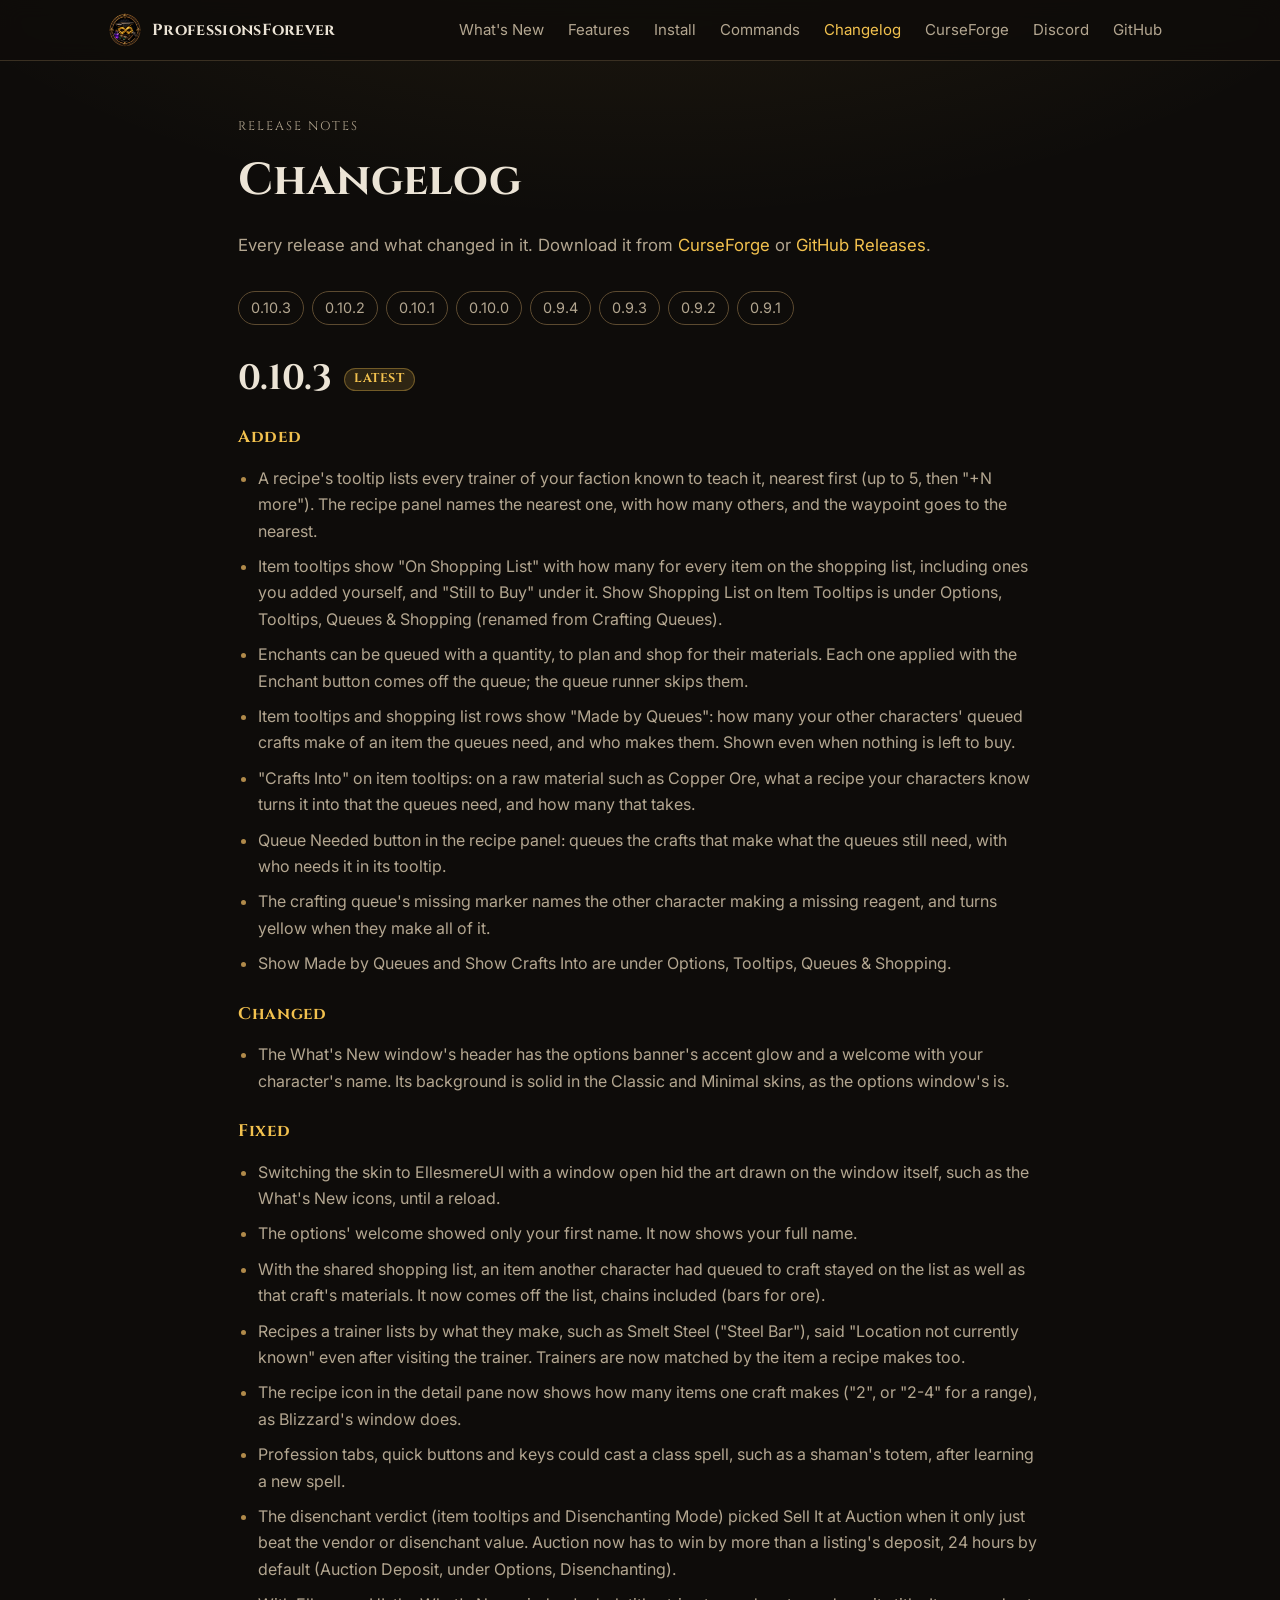
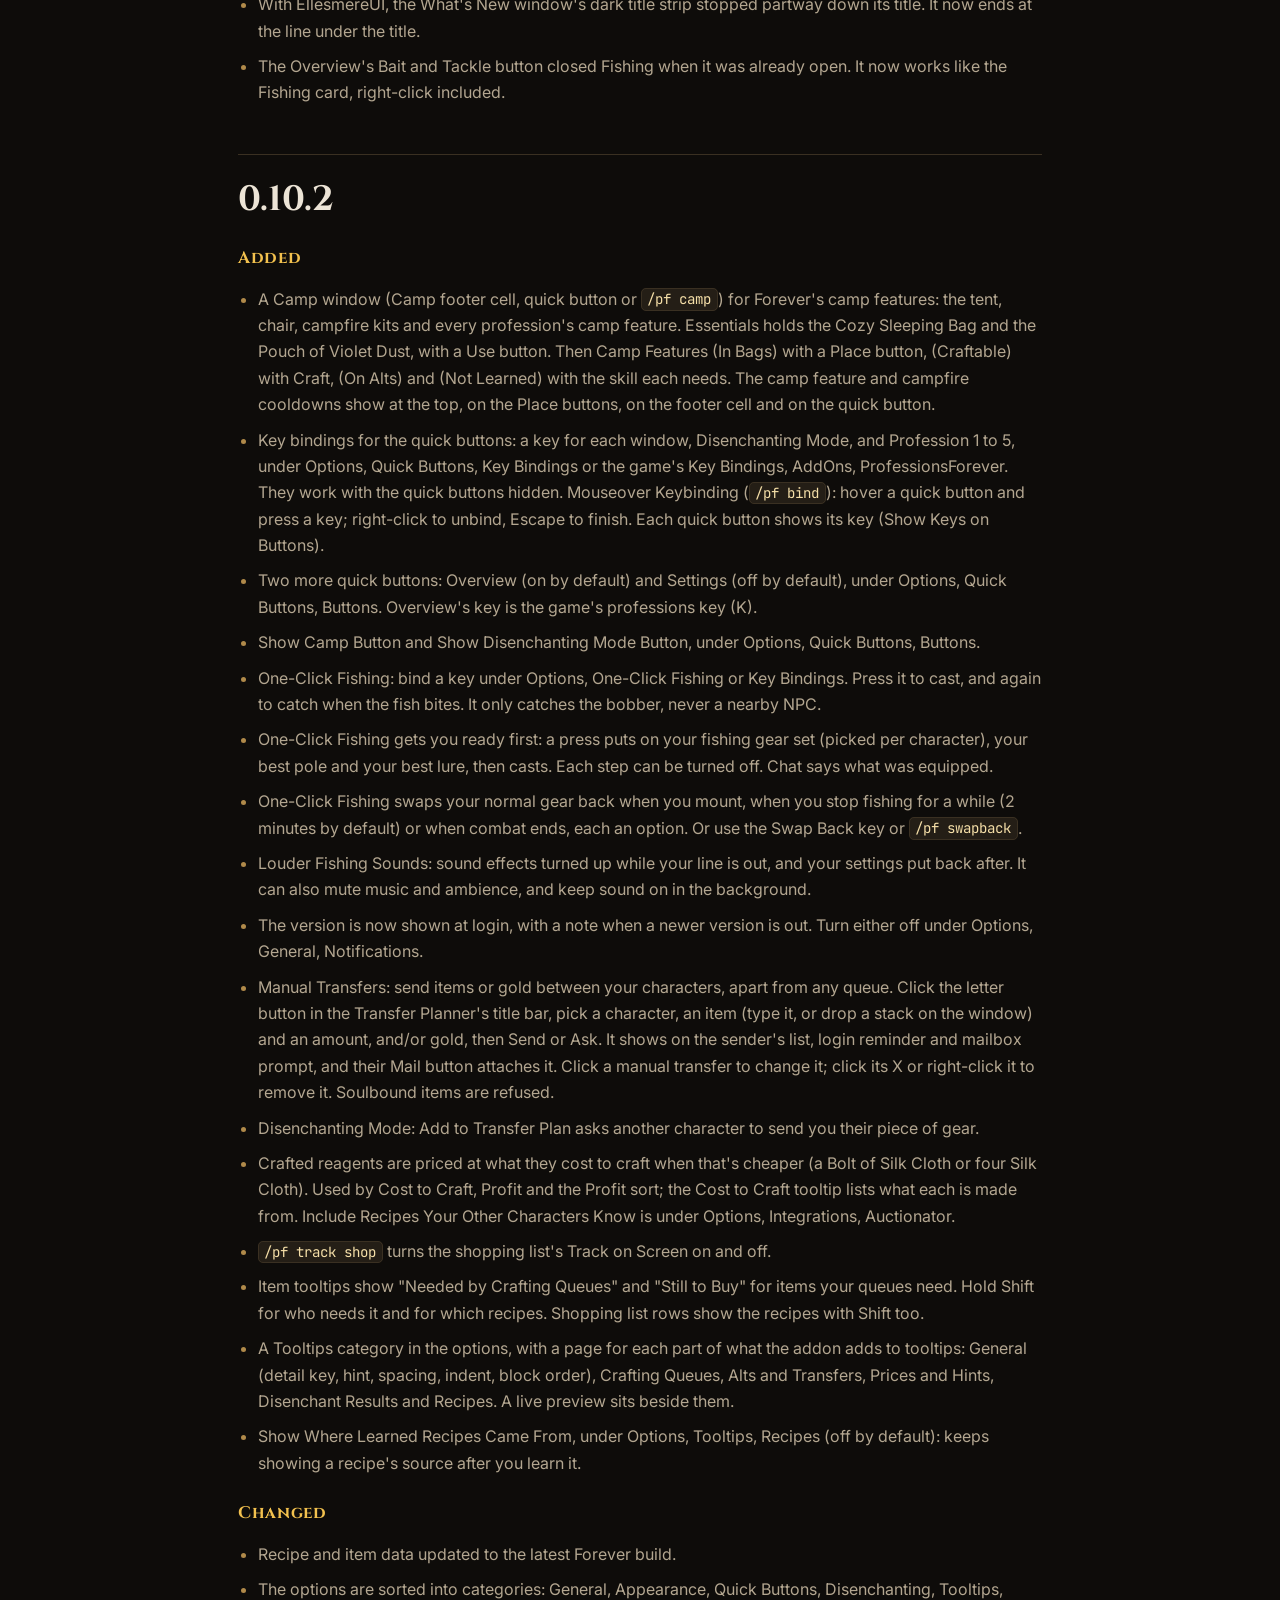
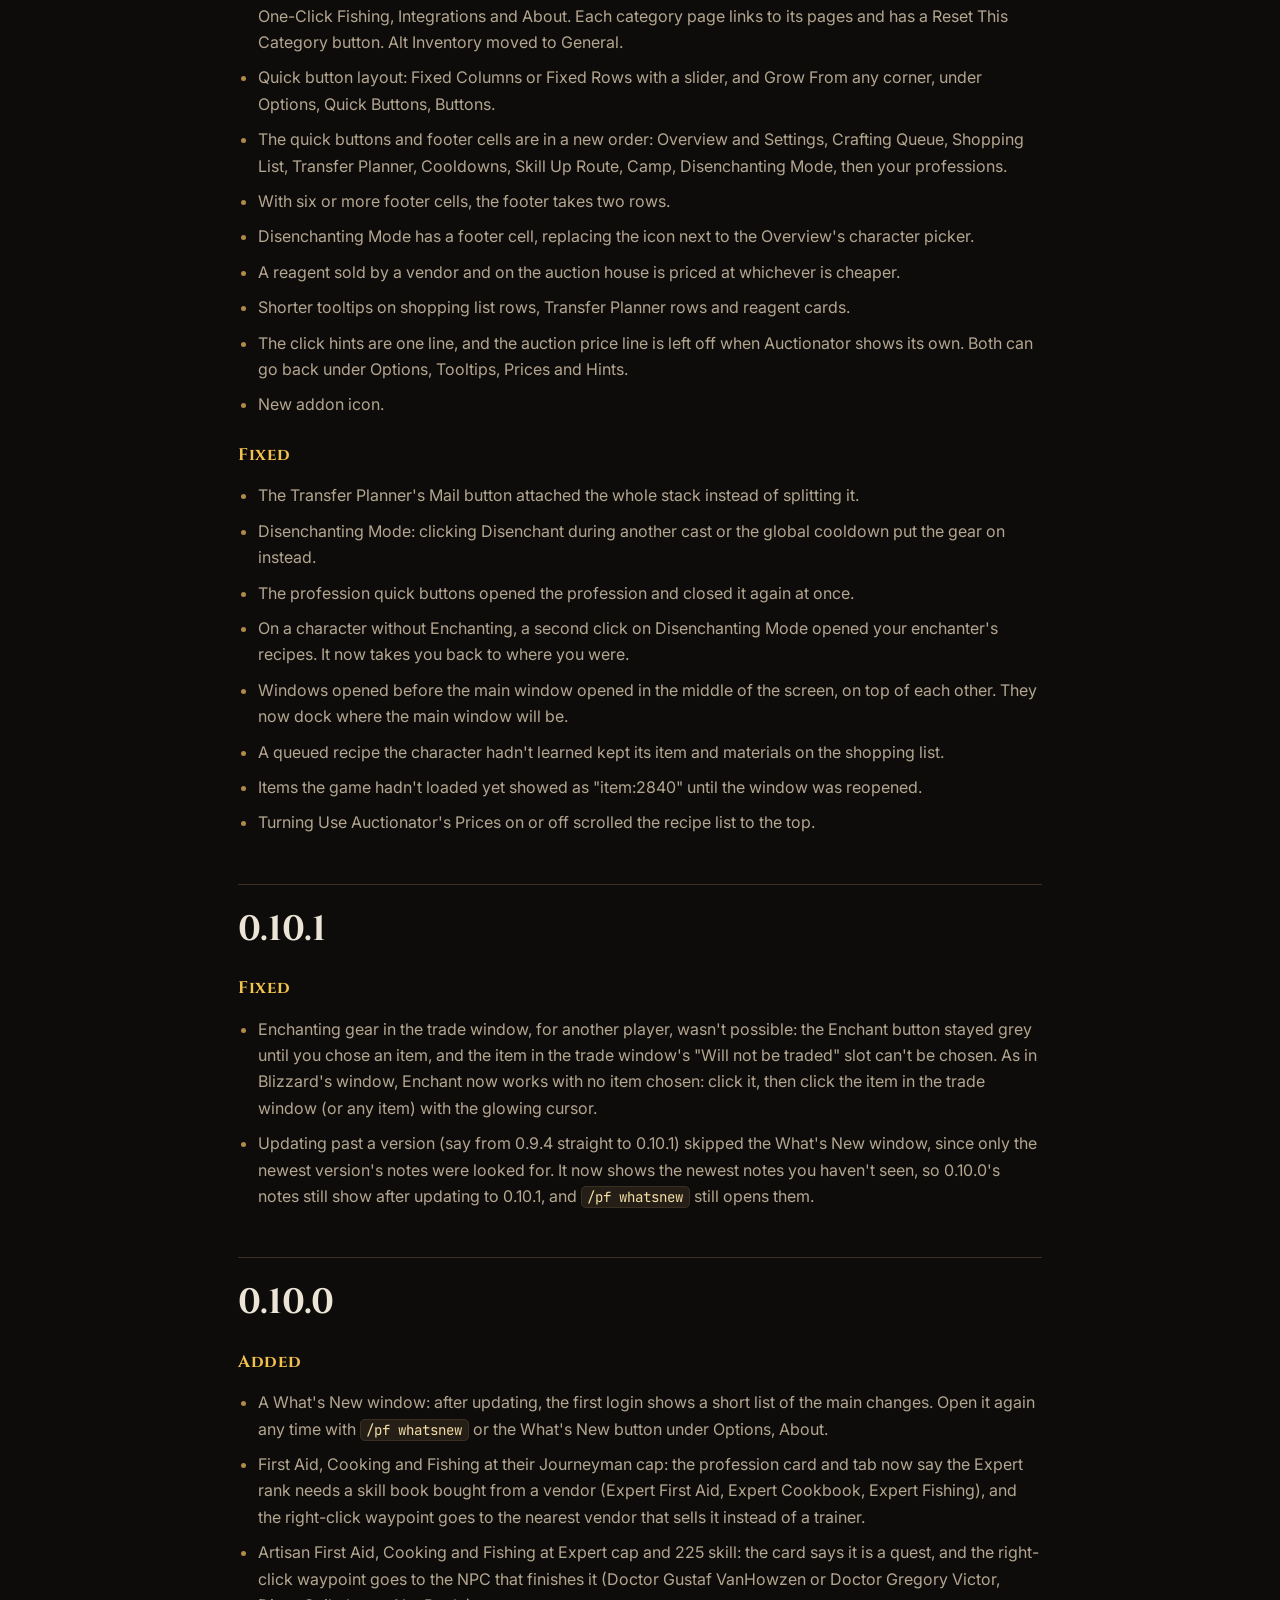
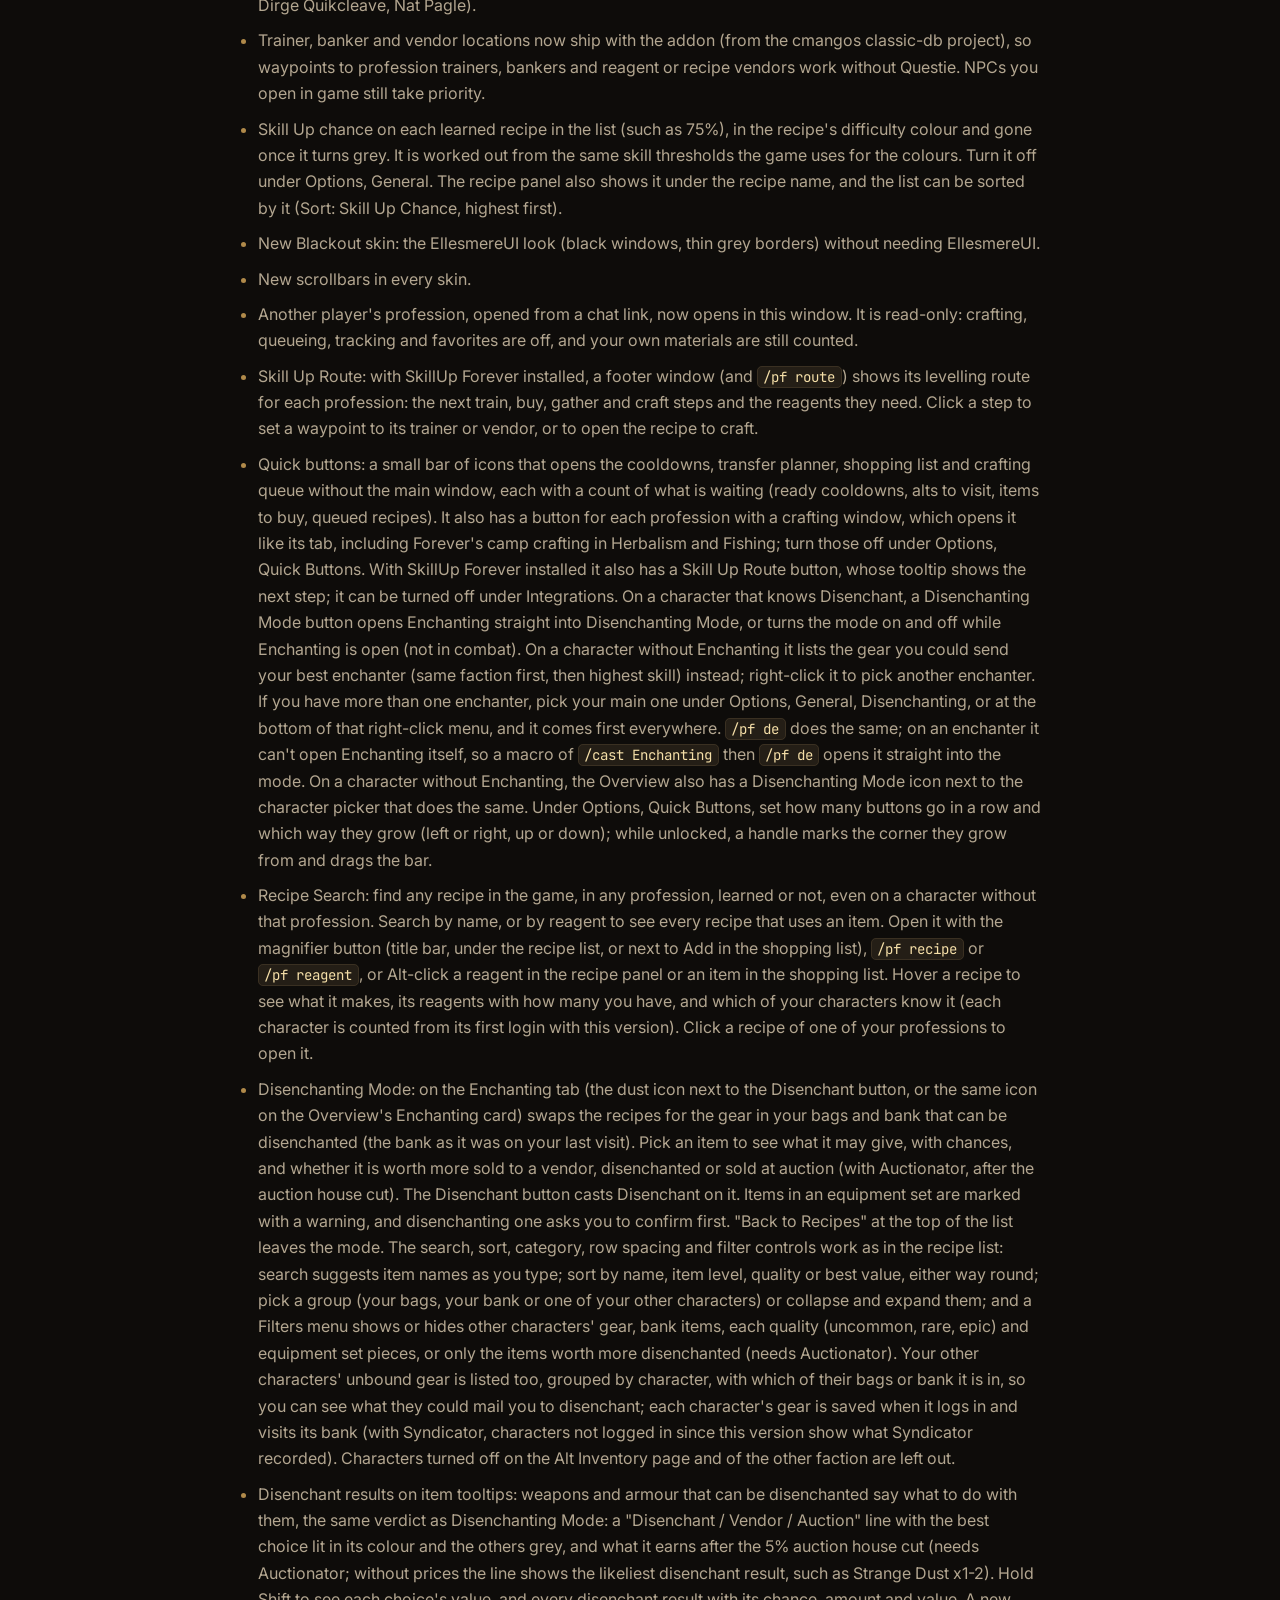
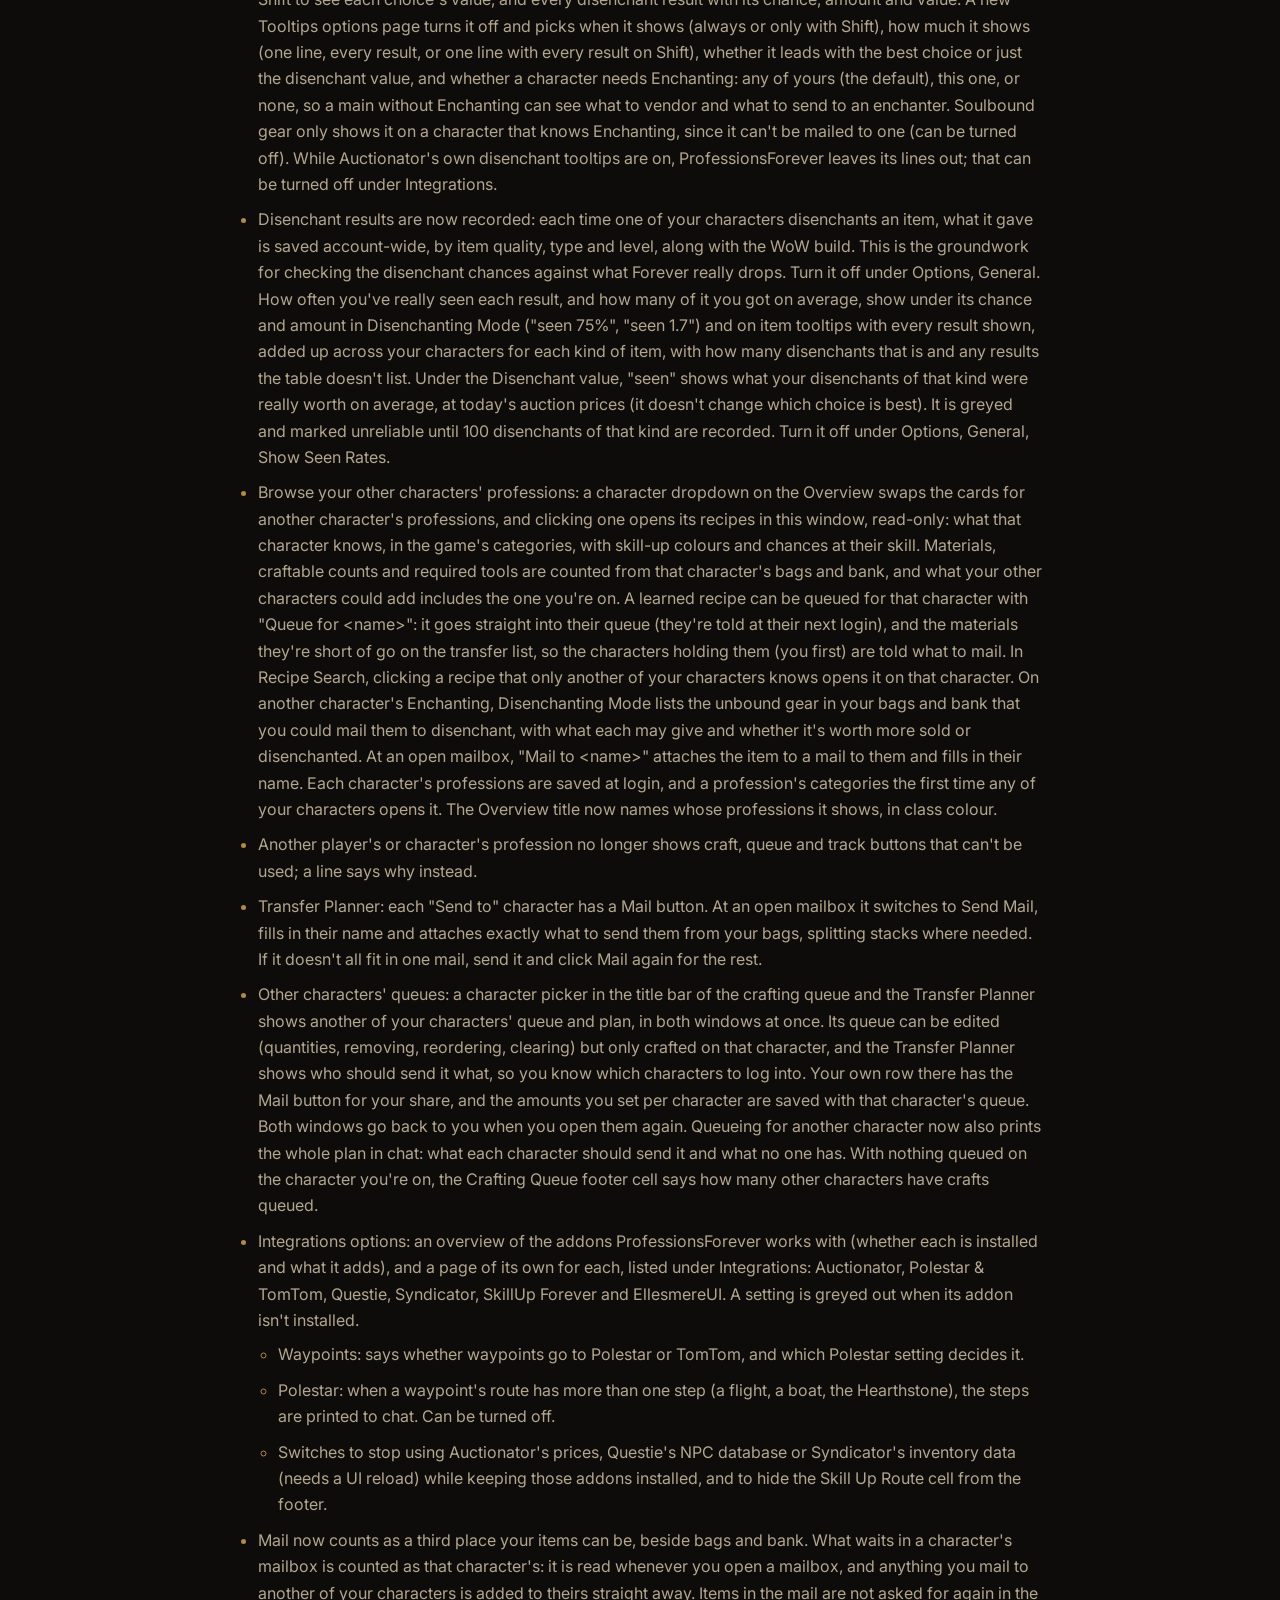
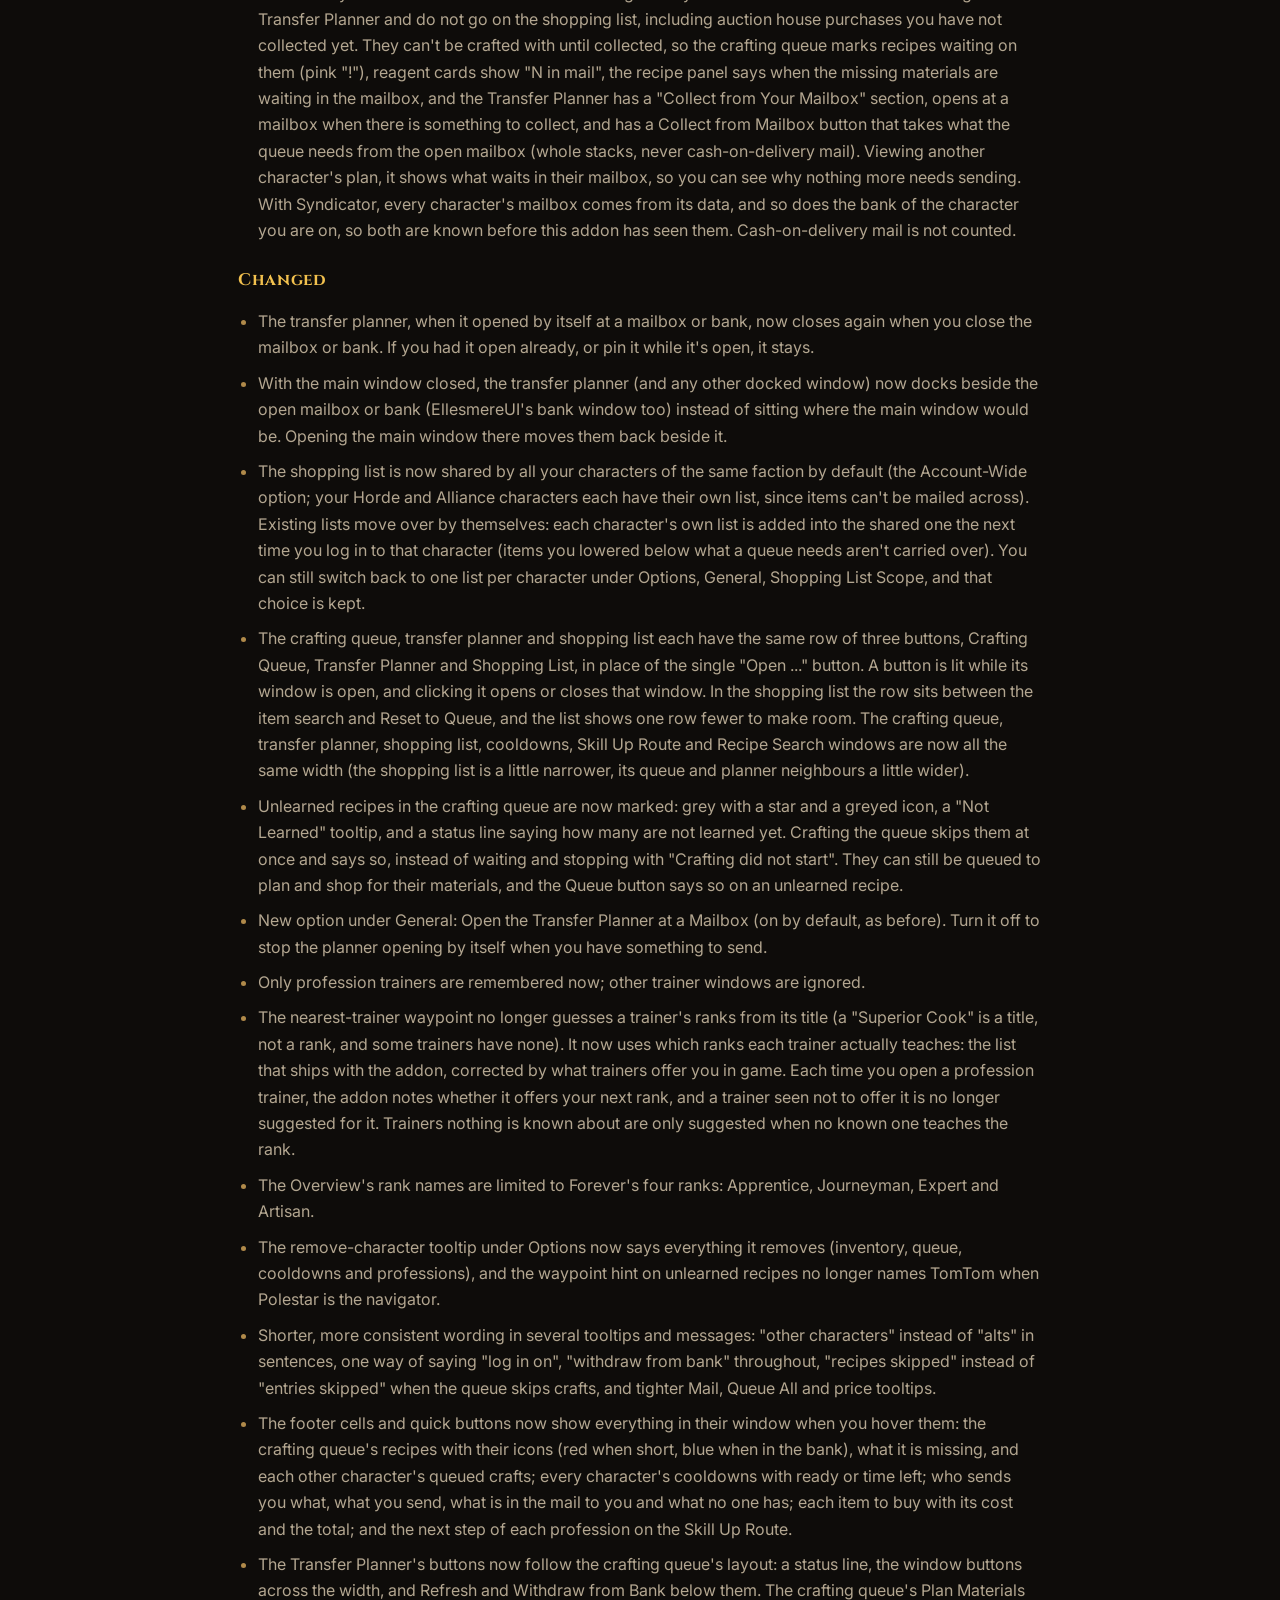
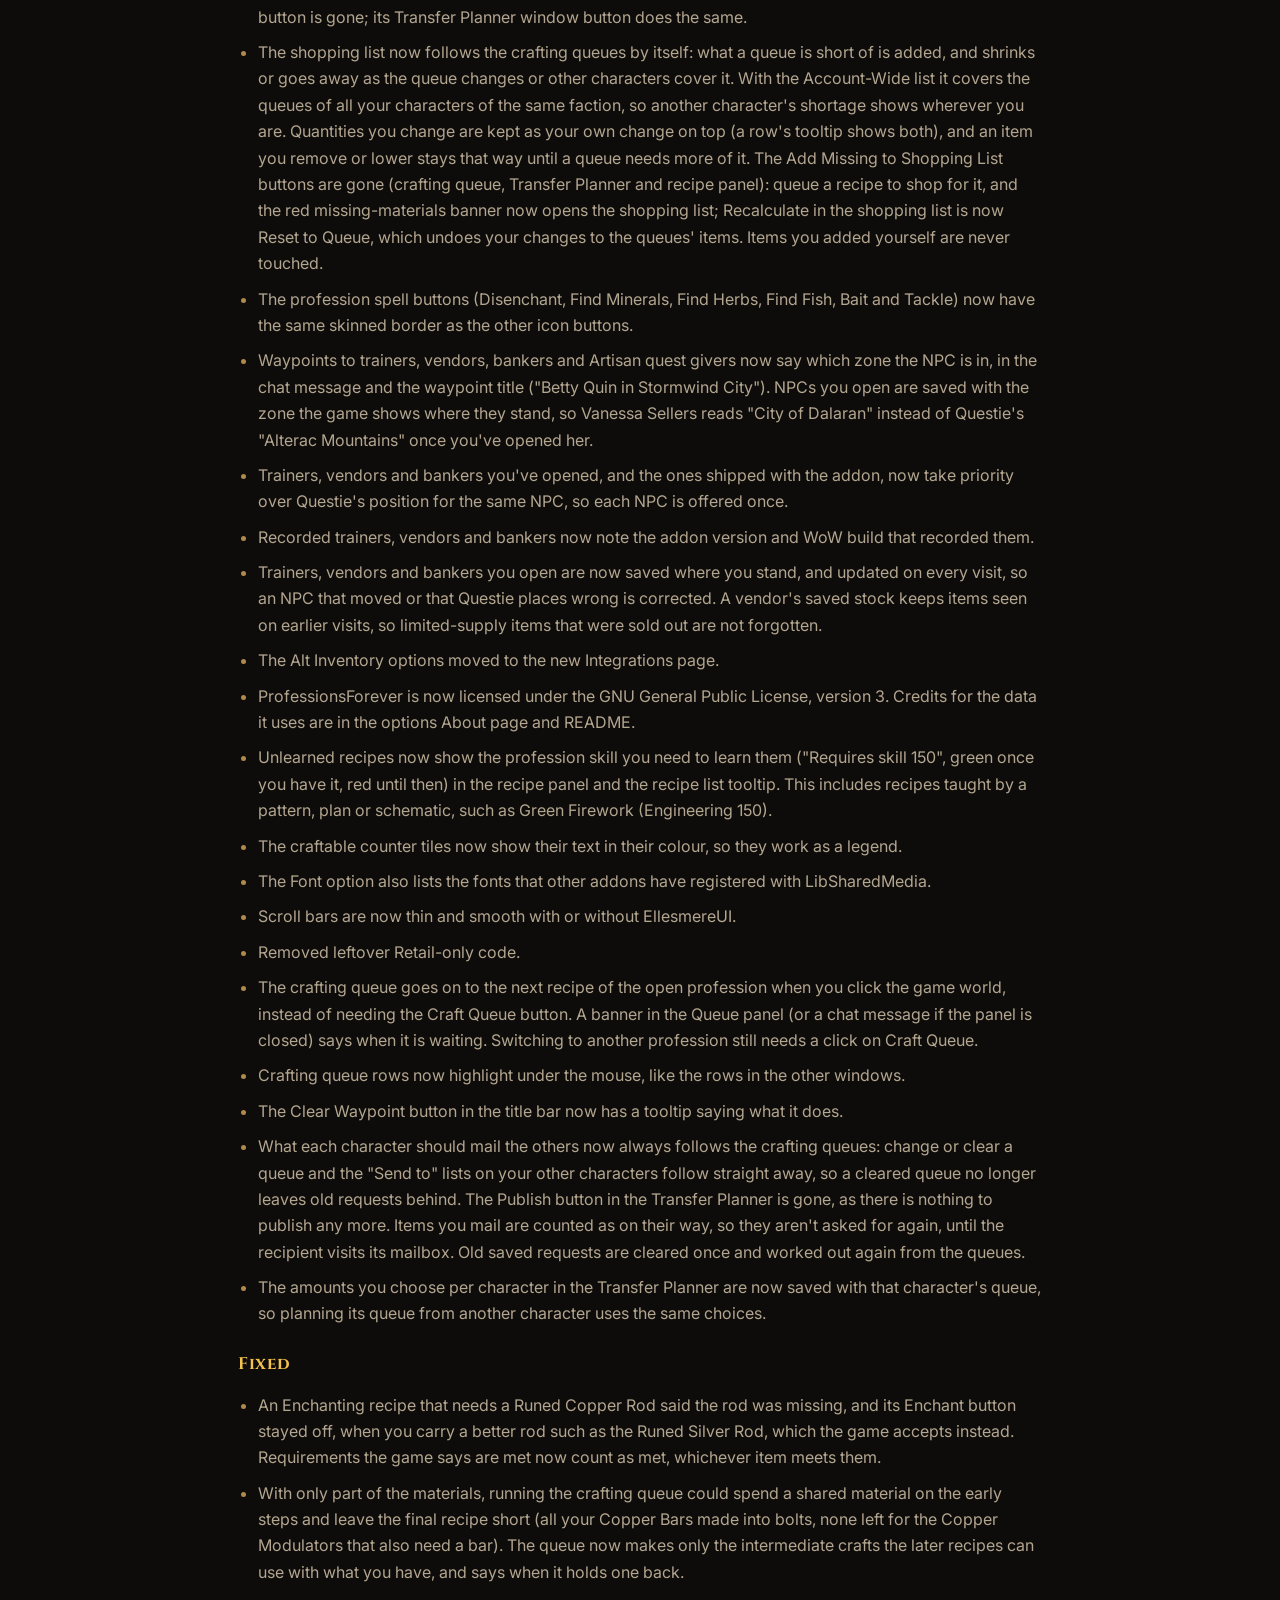
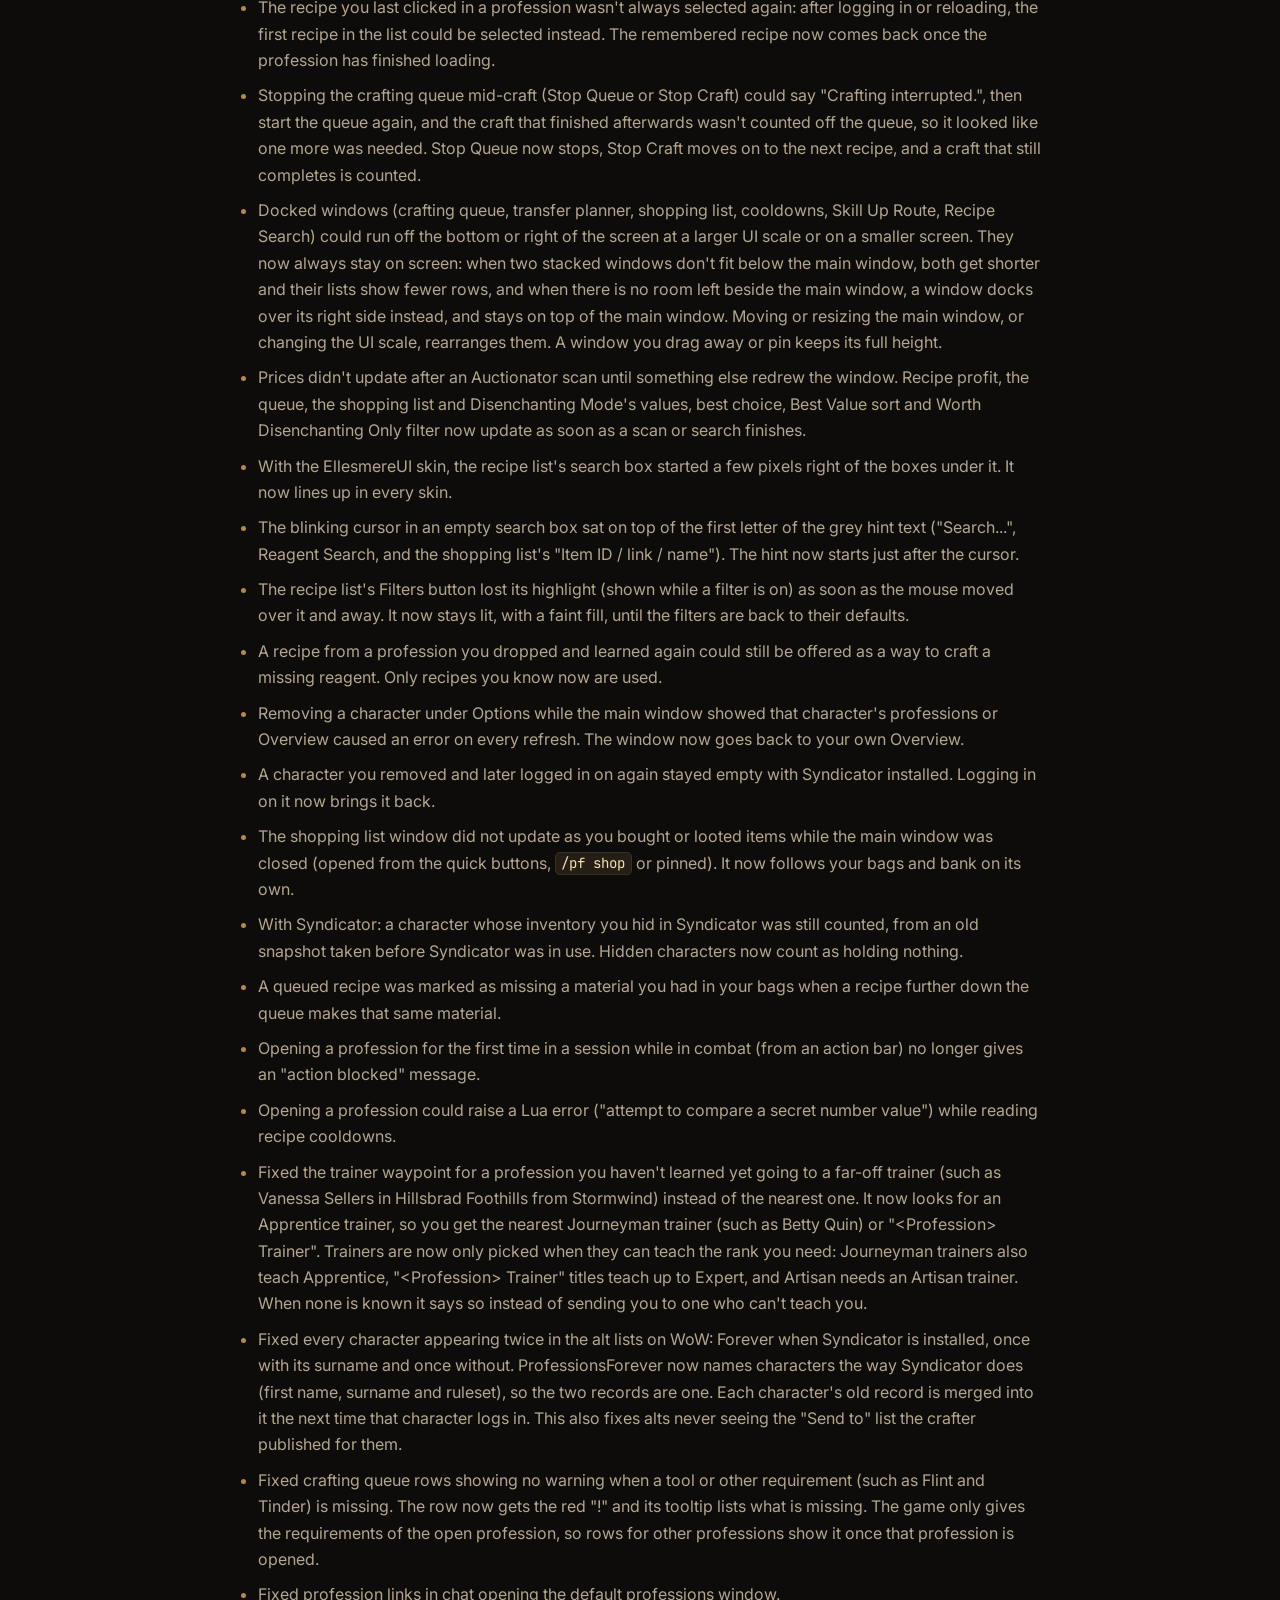
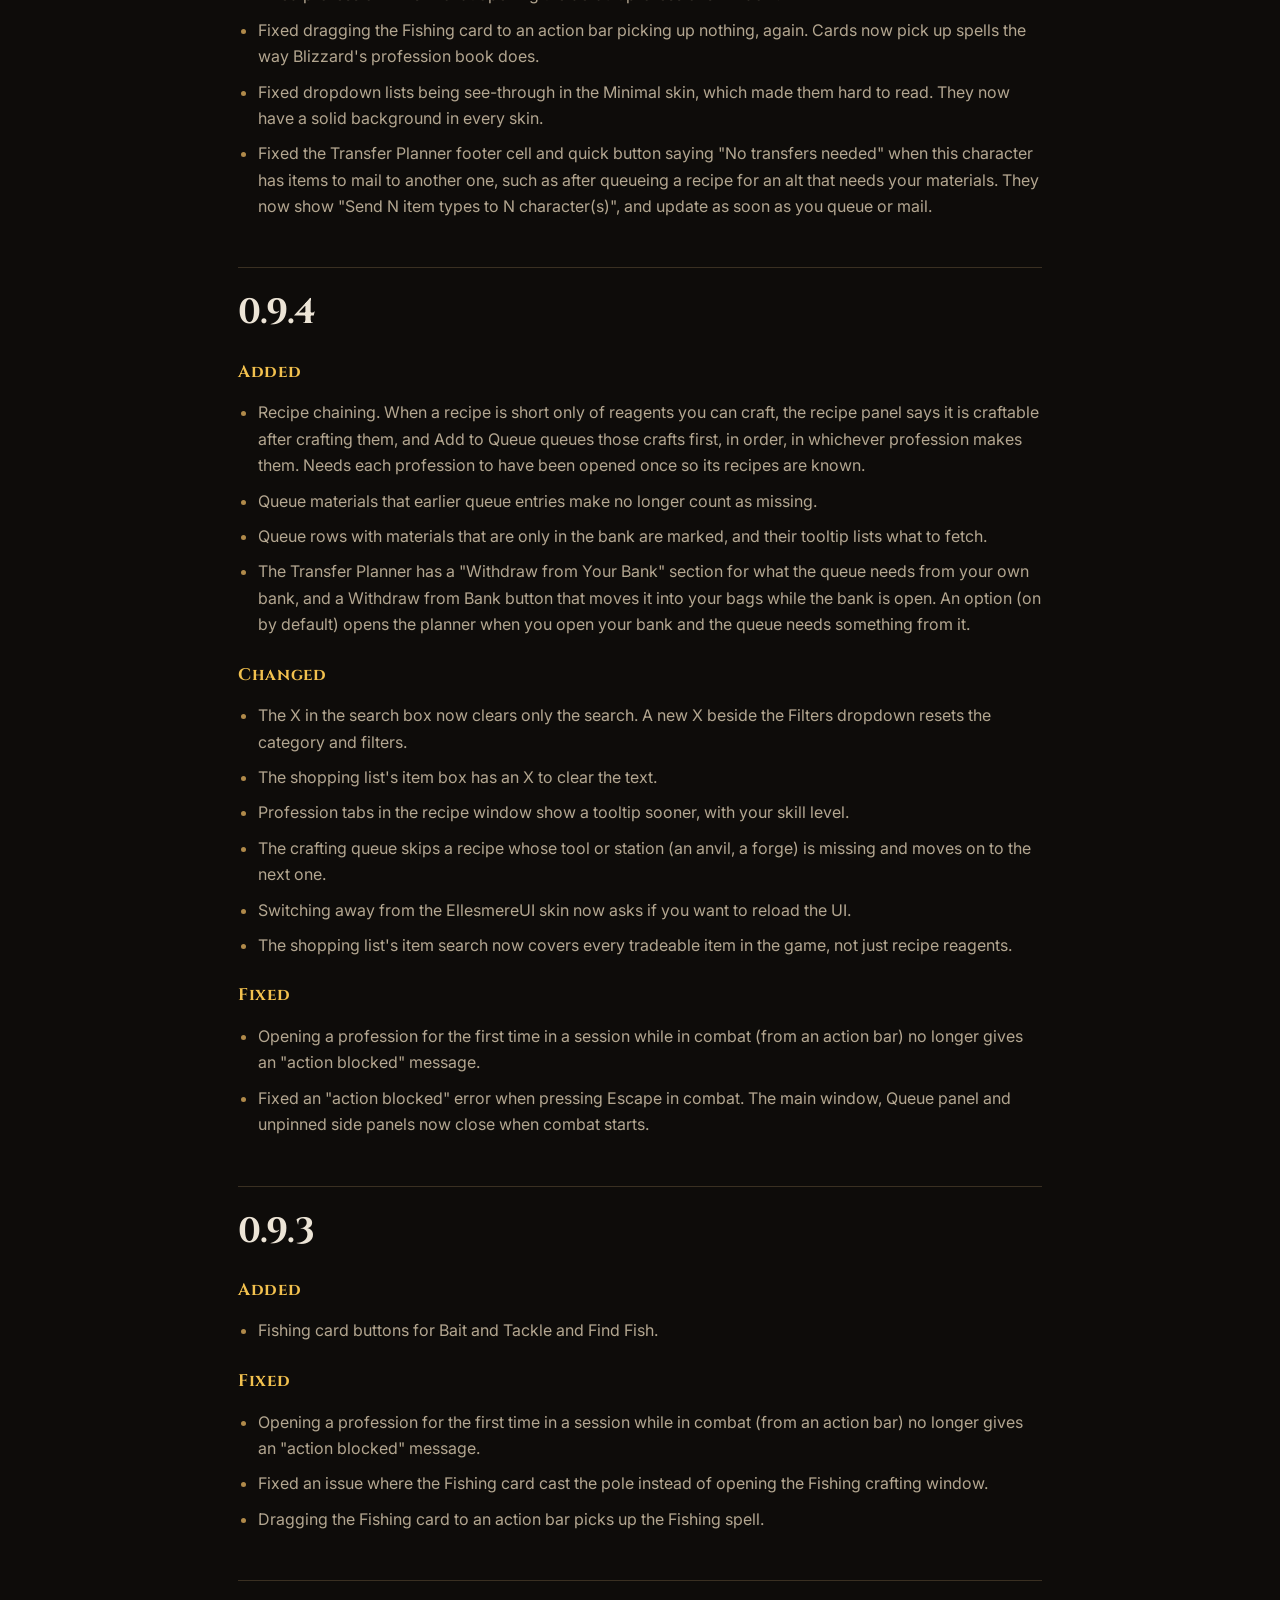
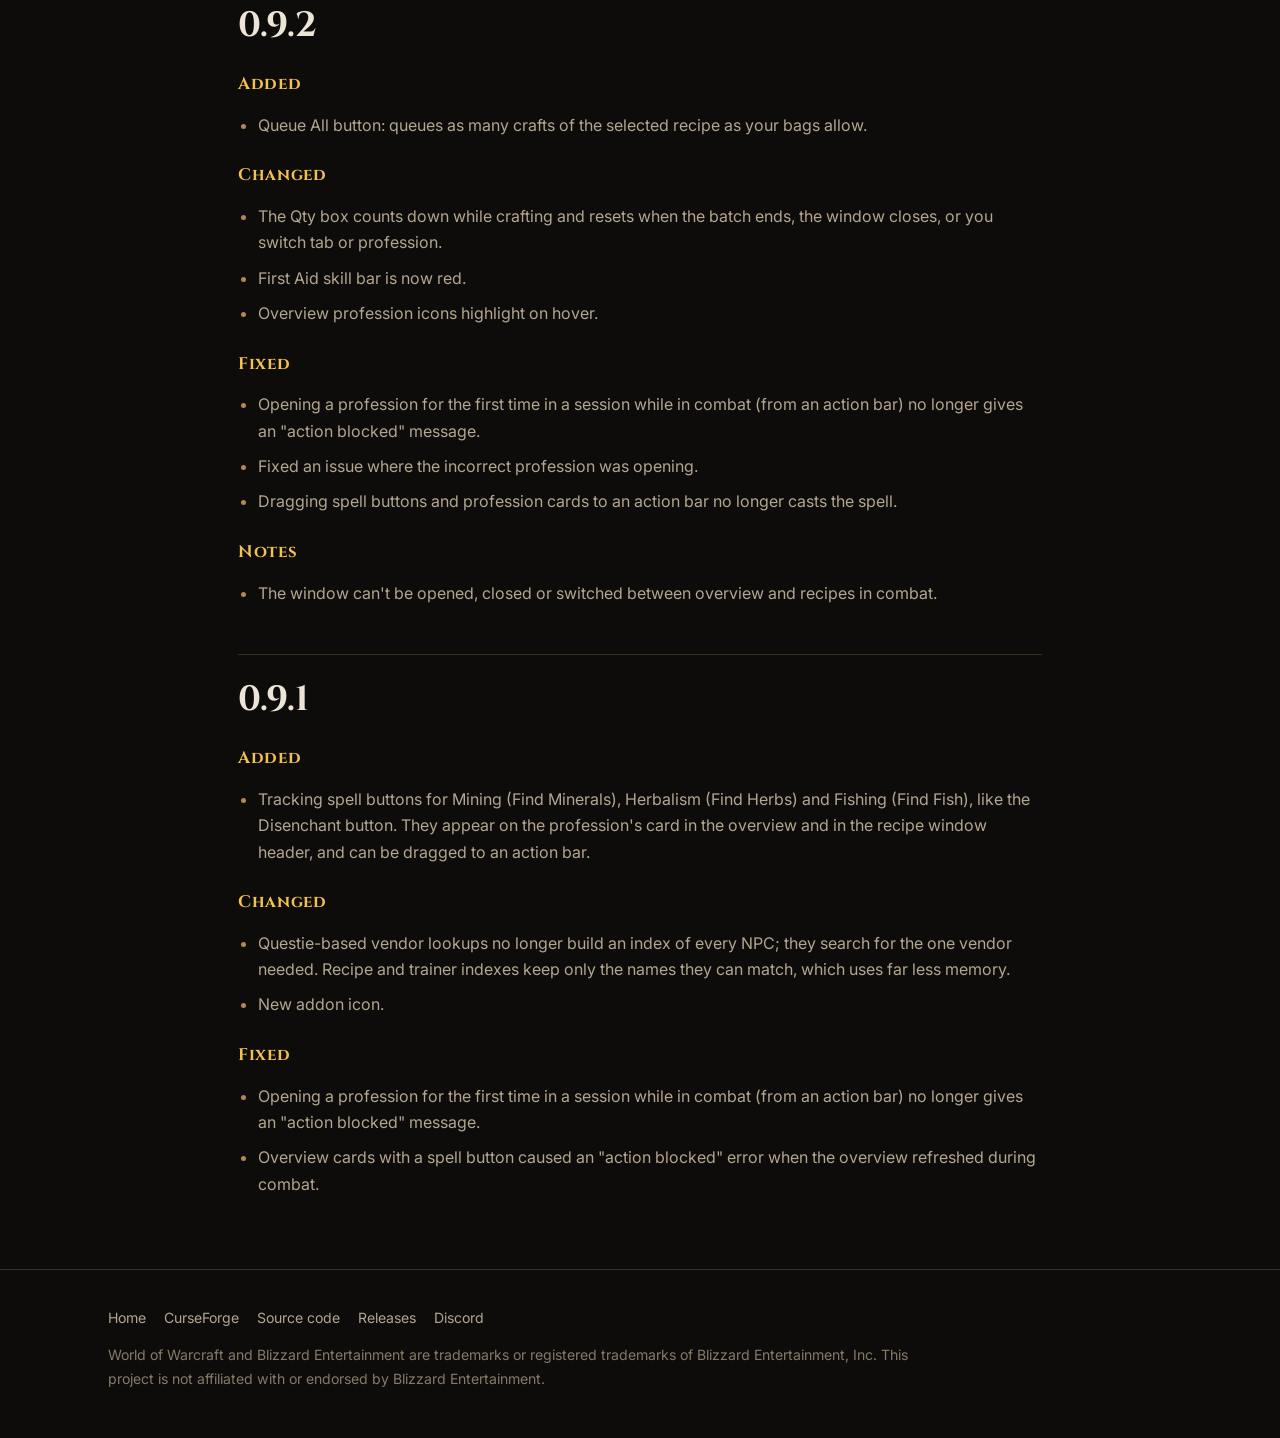
==== commit 6ab80519: "Update website for 0.10.1-0.10.3: changelog, new features, new icon" ====
--- a/changelog.html
+++ b/changelog.html
@@ -41,13 +41,148 @@
 		<h1 style="font-family: var(--font-head); font-size: clamp(2rem, 5vw, 2.8rem); margin: 0 0 14px;">Changelog</h1>
 		<p class="lead">Every release and what changed in it. Download it from <a href="https://www.curseforge.com/wow/addons/professionsforever">CurseForge</a> or <a href="https://github.com/ProfessionsForever/Professions_Forever/releases">GitHub Releases</a>.</p>
 		<ul class="toc-versions">
+			<li><a href="#v0-10-3">0.10.3</a></li>
+			<li><a href="#v0-10-2">0.10.2</a></li>
+			<li><a href="#v0-10-1">0.10.1</a></li>
 			<li><a href="#v0-10-0">0.10.0</a></li>
 			<li><a href="#v0-9-4">0.9.4</a></li>
 			<li><a href="#v0-9-3">0.9.3</a></li>
 			<li><a href="#v0-9-2">0.9.2</a></li>
 			<li><a href="#v0-9-1">0.9.1</a></li>
 		</ul>
-<h2 id="v0-10-0">0.10.0 <span class="badge">LATEST</span></h2>
+<h2 id="v0-10-3">0.10.3 <span class="badge">LATEST</span></h2>
+<h3>Added</h3>
+<ul>
+<li>A recipe's tooltip lists every trainer of your faction known to teach it, nearest first (up to 5, then "+N more"). The recipe panel names the nearest one, with how many others, and the waypoint goes to the nearest.
+</li>
+<li>Item tooltips show "On Shopping List" with how many for every item on the shopping list, including ones you added yourself, and "Still to Buy" under it. Show Shopping List on Item Tooltips is under Options, Tooltips, Queues &amp; Shopping (renamed from Crafting Queues).
+</li>
+<li>Enchants can be queued with a quantity, to plan and shop for their materials. Each one applied with the Enchant button comes off the queue; the queue runner skips them.
+</li>
+<li>Item tooltips and shopping list rows show "Made by Queues": how many your other characters' queued crafts make of an item the queues need, and who makes them. Shown even when nothing is left to buy.
+</li>
+<li>"Crafts Into" on item tooltips: on a raw material such as Copper Ore, what a recipe your characters know turns it into that the queues need, and how many that takes.
+</li>
+<li>Queue Needed button in the recipe panel: queues the crafts that make what the queues still need, with who needs it in its tooltip.
+</li>
+<li>The crafting queue's missing marker names the other character making a missing reagent, and turns yellow when they make all of it.
+</li>
+<li>Show Made by Queues and Show Crafts Into are under Options, Tooltips, Queues &amp; Shopping.
+</li>
+</ul>
+<h3>Changed</h3>
+<ul>
+<li>The What's New window's header has the options banner's accent glow and a welcome with your character's name. Its background is solid in the Classic and Minimal skins, as the options window's is.
+</li>
+</ul>
+<h3>Fixed</h3>
+<ul>
+<li>Switching the skin to EllesmereUI with a window open hid the art drawn on the window itself, such as the What's New icons, until a reload.
+</li>
+<li>The options' welcome showed only your first name. It now shows your full name.
+</li>
+<li>With the shared shopping list, an item another character had queued to craft stayed on the list as well as that craft's materials. It now comes off the list, chains included (bars for ore).
+</li>
+<li>Recipes a trainer lists by what they make, such as Smelt Steel ("Steel Bar"), said "Location not currently known" even after visiting the trainer. Trainers are now matched by the item a recipe makes too.
+</li>
+<li>The recipe icon in the detail pane now shows how many items one craft makes ("2", or "2-4" for a range), as Blizzard's window does.
+</li>
+<li>Profession tabs, quick buttons and keys could cast a class spell, such as a shaman's totem, after learning a new spell.
+</li>
+<li>The disenchant verdict (item tooltips and Disenchanting Mode) picked Sell It at Auction when it only just beat the vendor or disenchant value. Auction now has to win by more than a listing's deposit, 24 hours by default (Auction Deposit, under Options, Disenchanting).
+</li>
+<li>With EllesmereUI, the What's New window's dark title strip stopped partway down its title. It now ends at the line under the title.
+</li>
+<li>The Overview's Bait and Tackle button closed Fishing when it was already open. It now works like the Fishing card, right-click included.
+</li>
+</ul>
+<h2 id="v0-10-2">0.10.2</h2>
+<h3>Added</h3>
+<ul>
+<li>A Camp window (Camp footer cell, quick button or <code>/pf camp</code>) for Forever's camp features: the tent, chair, campfire kits and every profession's camp feature. Essentials holds the Cozy Sleeping Bag and the Pouch of Violet Dust, with a Use button. Then Camp Features (In Bags) with a Place button, (Craftable) with Craft, (On Alts) and (Not Learned) with the skill each needs. The camp feature and campfire cooldowns show at the top, on the Place buttons, on the footer cell and on the quick button.
+</li>
+<li>Key bindings for the quick buttons: a key for each window, Disenchanting Mode, and Profession 1 to 5, under Options, Quick Buttons, Key Bindings or the game's Key Bindings, AddOns, ProfessionsForever. They work with the quick buttons hidden. Mouseover Keybinding (<code>/pf bind</code>): hover a quick button and press a key; right-click to unbind, Escape to finish. Each quick button shows its key (Show Keys on Buttons).
+</li>
+<li>Two more quick buttons: Overview (on by default) and Settings (off by default), under Options, Quick Buttons, Buttons. Overview's key is the game's professions key (K).
+</li>
+<li>Show Camp Button and Show Disenchanting Mode Button, under Options, Quick Buttons, Buttons.
+</li>
+<li>One-Click Fishing: bind a key under Options, One-Click Fishing or Key Bindings. Press it to cast, and again to catch when the fish bites. It only catches the bobber, never a nearby NPC.
+</li>
+<li>One-Click Fishing gets you ready first: a press puts on your fishing gear set (picked per character), your best pole and your best lure, then casts. Each step can be turned off. Chat says what was equipped.
+</li>
+<li>One-Click Fishing swaps your normal gear back when you mount, when you stop fishing for a while (2 minutes by default) or when combat ends, each an option. Or use the Swap Back key or <code>/pf swapback</code>.
+</li>
+<li>Louder Fishing Sounds: sound effects turned up while your line is out, and your settings put back after. It can also mute music and ambience, and keep sound on in the background.
+</li>
+<li>The version is now shown at login, with a note when a newer version is out. Turn either off under Options, General, Notifications.
+</li>
+<li>Manual Transfers: send items or gold between your characters, apart from any queue. Click the letter button in the Transfer Planner's title bar, pick a character, an item (type it, or drop a stack on the window) and an amount, and/or gold, then Send or Ask. It shows on the sender's list, login reminder and mailbox prompt, and their Mail button attaches it. Click a manual transfer to change it; click its X or right-click it to remove it. Soulbound items are refused.
+</li>
+<li>Disenchanting Mode: Add to Transfer Plan asks another character to send you their piece of gear.
+</li>
+<li>Crafted reagents are priced at what they cost to craft when that's cheaper (a Bolt of Silk Cloth or four Silk Cloth). Used by Cost to Craft, Profit and the Profit sort; the Cost to Craft tooltip lists what each is made from. Include Recipes Your Other Characters Know is under Options, Integrations, Auctionator.
+</li>
+<li><code>/pf track shop</code> turns the shopping list's Track on Screen on and off.
+</li>
+<li>Item tooltips show "Needed by Crafting Queues" and "Still to Buy" for items your queues need. Hold Shift for who needs it and for which recipes. Shopping list rows show the recipes with Shift too.
+</li>
+<li>A Tooltips category in the options, with a page for each part of what the addon adds to tooltips: General (detail key, hint, spacing, indent, block order), Crafting Queues, Alts and Transfers, Prices and Hints, Disenchant Results and Recipes. A live preview sits beside them.
+</li>
+<li>Show Where Learned Recipes Came From, under Options, Tooltips, Recipes (off by default): keeps showing a recipe's source after you learn it.
+</li>
+</ul>
+<h3>Changed</h3>
+<ul>
+<li>Recipe and item data updated to the latest Forever build.
+</li>
+<li>The options are sorted into categories: General, Appearance, Quick Buttons, Disenchanting, Tooltips, One-Click Fishing, Integrations and About. Each category page links to its pages and has a Reset This Category button. Alt Inventory moved to General.
+</li>
+<li>Quick button layout: Fixed Columns or Fixed Rows with a slider, and Grow From any corner, under Options, Quick Buttons, Buttons.
+</li>
+<li>The quick buttons and footer cells are in a new order: Overview and Settings, Crafting Queue, Shopping List, Transfer Planner, Cooldowns, Skill Up Route, Camp, Disenchanting Mode, then your professions.
+</li>
+<li>With six or more footer cells, the footer takes two rows.
+</li>
+<li>Disenchanting Mode has a footer cell, replacing the icon next to the Overview's character picker.
+</li>
+<li>A reagent sold by a vendor and on the auction house is priced at whichever is cheaper.
+</li>
+<li>Shorter tooltips on shopping list rows, Transfer Planner rows and reagent cards.
+</li>
+<li>The click hints are one line, and the auction price line is left off when Auctionator shows its own. Both can go back under Options, Tooltips, Prices and Hints.
+</li>
+<li>New addon icon.
+</li>
+</ul>
+<h3>Fixed</h3>
+<ul>
+<li>The Transfer Planner's Mail button attached the whole stack instead of splitting it.
+</li>
+<li>Disenchanting Mode: clicking Disenchant during another cast or the global cooldown put the gear on instead.
+</li>
+<li>The profession quick buttons opened the profession and closed it again at once.
+</li>
+<li>On a character without Enchanting, a second click on Disenchanting Mode opened your enchanter's recipes. It now takes you back to where you were.
+</li>
+<li>Windows opened before the main window opened in the middle of the screen, on top of each other. They now dock where the main window will be.
+</li>
+<li>A queued recipe the character hadn't learned kept its item and materials on the shopping list.
+</li>
+<li>Items the game hadn't loaded yet showed as "item:2840" until the window was reopened.
+</li>
+<li>Turning Use Auctionator's Prices on or off scrolled the recipe list to the top.
+</li>
+</ul>
+<h2 id="v0-10-1">0.10.1</h2>
+<h3>Fixed</h3>
+<ul>
+<li>Enchanting gear in the trade window, for another player, wasn't possible: the Enchant button stayed grey until you chose an item, and the item in the trade window's "Will not be traded" slot can't be chosen. As in Blizzard's window, Enchant now works with no item chosen: click it, then click the item in the trade window (or any item) with the glowing cursor.
+</li>
+<li>Updating past a version (say from 0.9.4 straight to 0.10.1) skipped the What's New window, since only the newest version's notes were looked for. It now shows the newest notes you haven't seen, so 0.10.0's notes still show after updating to 0.10.1, and <code>/pf whatsnew</code> still opens them.
+</li>
+</ul>
+<h2 id="v0-10-0">0.10.0</h2>
 <h3>Added</h3>
 <ul>
 <li>A What's New window: after updating, the first login shows a short list of the main changes. Open it again any time with <code>/pf whatsnew</code> or the What's New button under Options, About.
--- a/assets/style.css
+++ b/assets/style.css
@@ -271,3 +271,10 @@
 .ref-grid td:first-child code { white-space: nowrap; }
 #settings { margin-top: 32px; }
 .settings-text { color: var(--text-muted); max-width: 900px; margin: 0; }
+
+/* What's new without a screenshot; "New" tags on feature cards */
+@media (min-width: 860px) { .new-box.no-shot { grid-template-columns: 1fr; } }
+.new-box.no-shot ul.new-list { columns: 2 380px; column-gap: 40px; }
+.new-box ul.new-list li { break-inside: avoid; }
+.new-intro { color: var(--text-muted); margin: 0; }
+.new-tag { display: inline-block; font-family: var(--font-body); font-size: 0.7rem; font-weight: 700; letter-spacing: 0.06em; text-transform: uppercase; padding: 2px 8px; border-radius: 999px; background: rgba(166, 116, 245, 0.16); color: #c9a6ff; border: 1px solid rgba(166, 116, 245, 0.4); vertical-align: 0.15em; margin-left: 6px; }
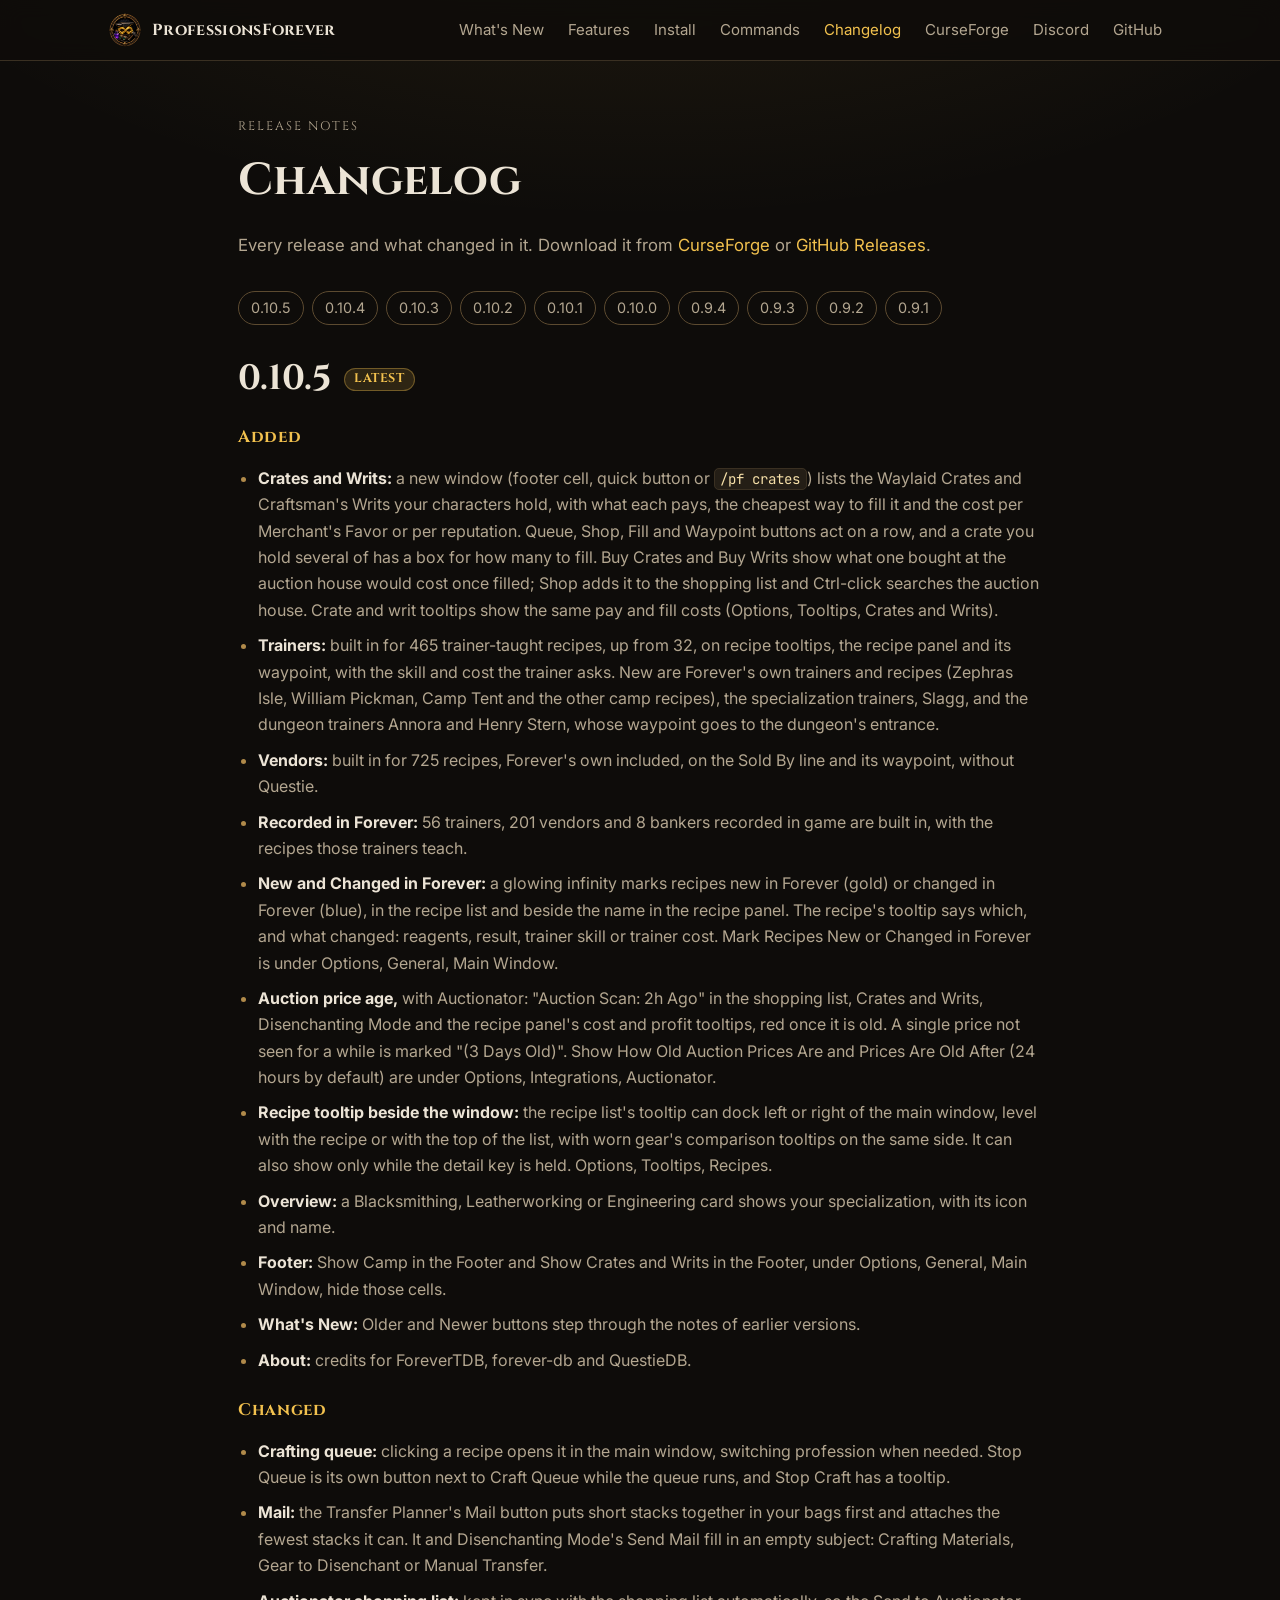
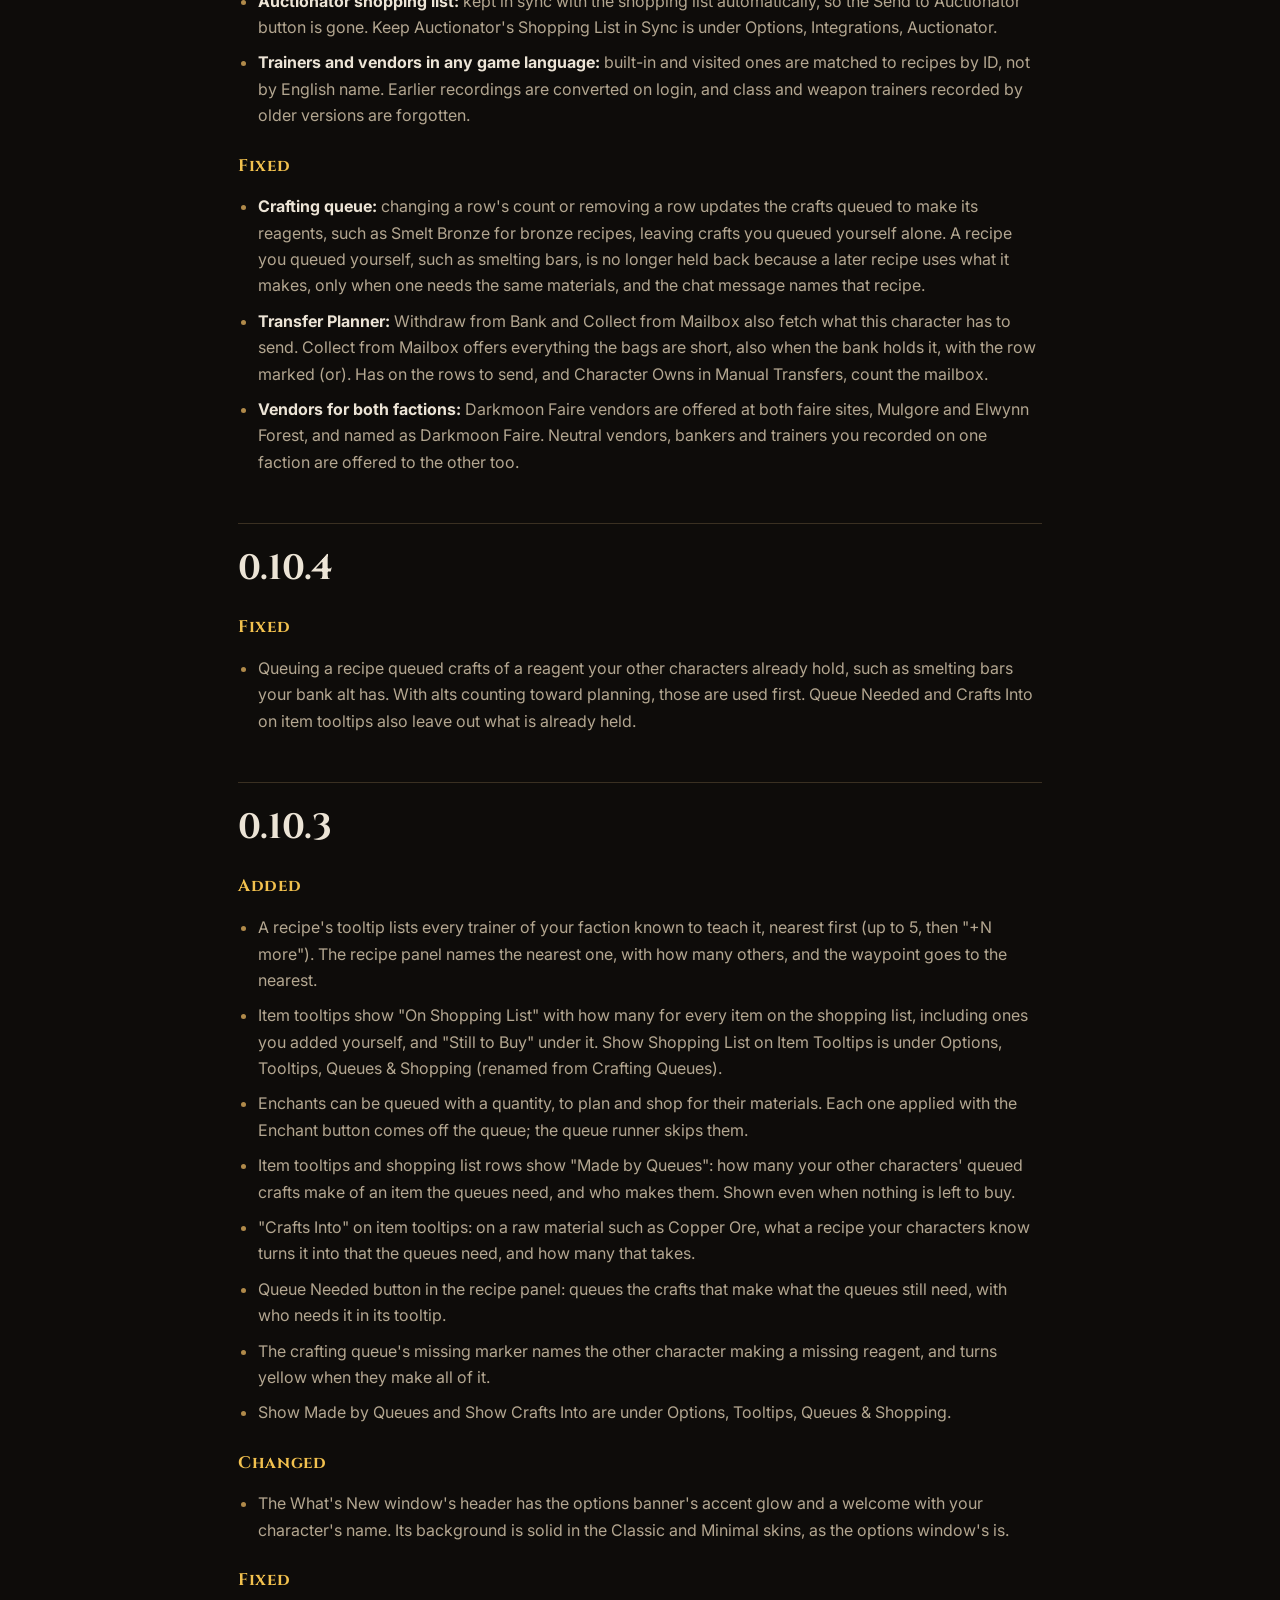
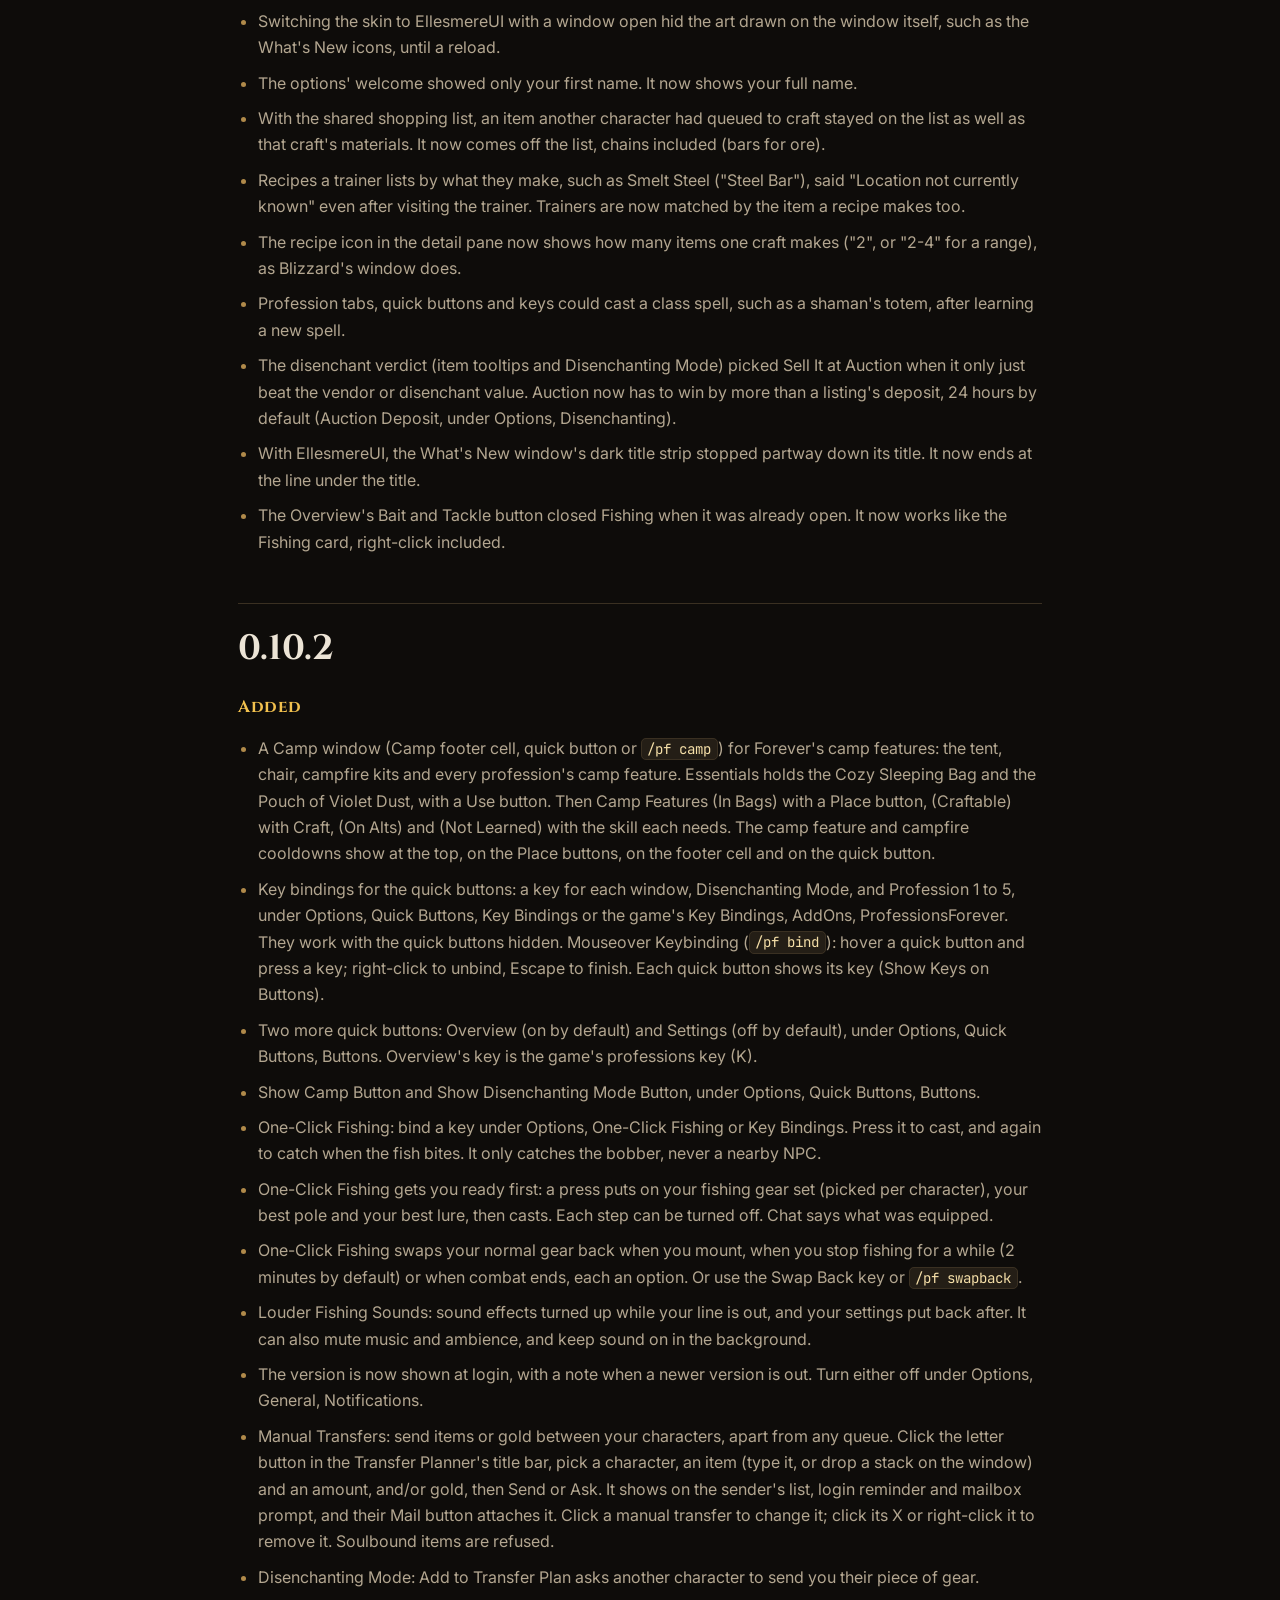
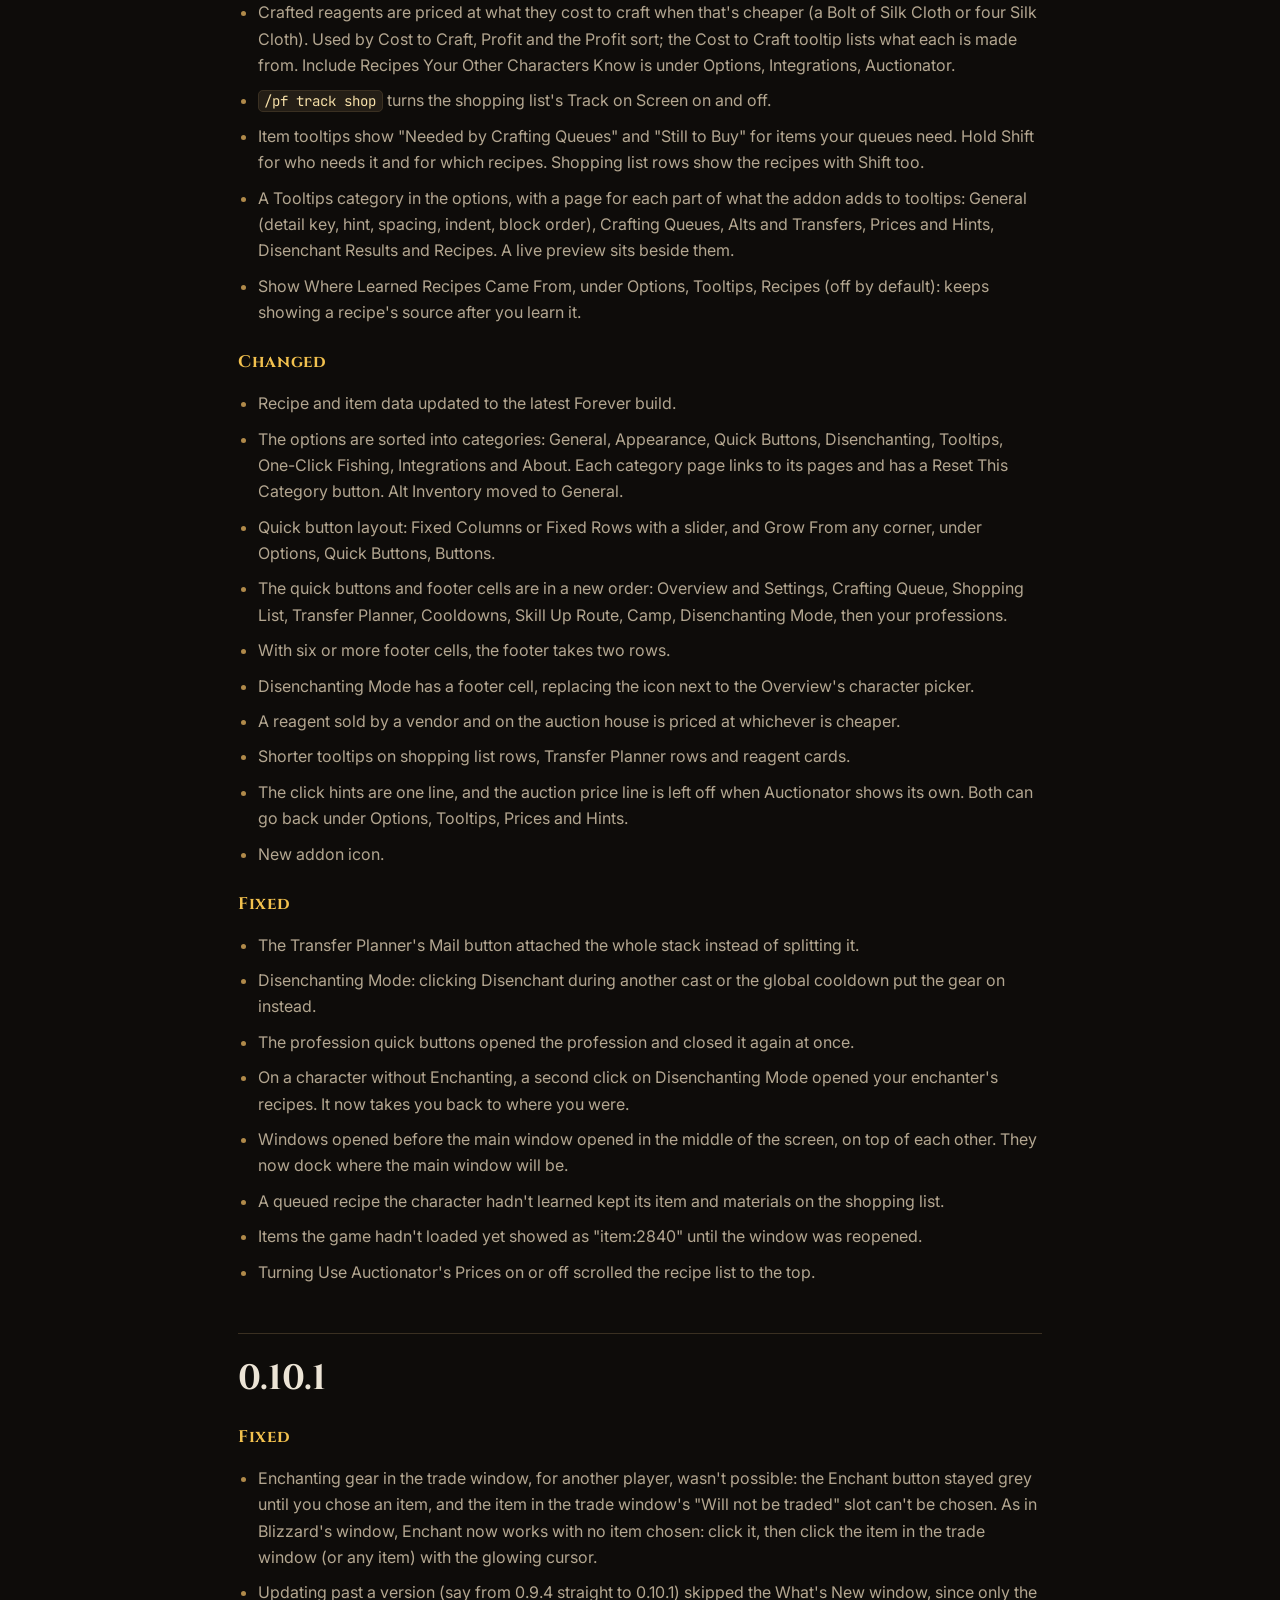
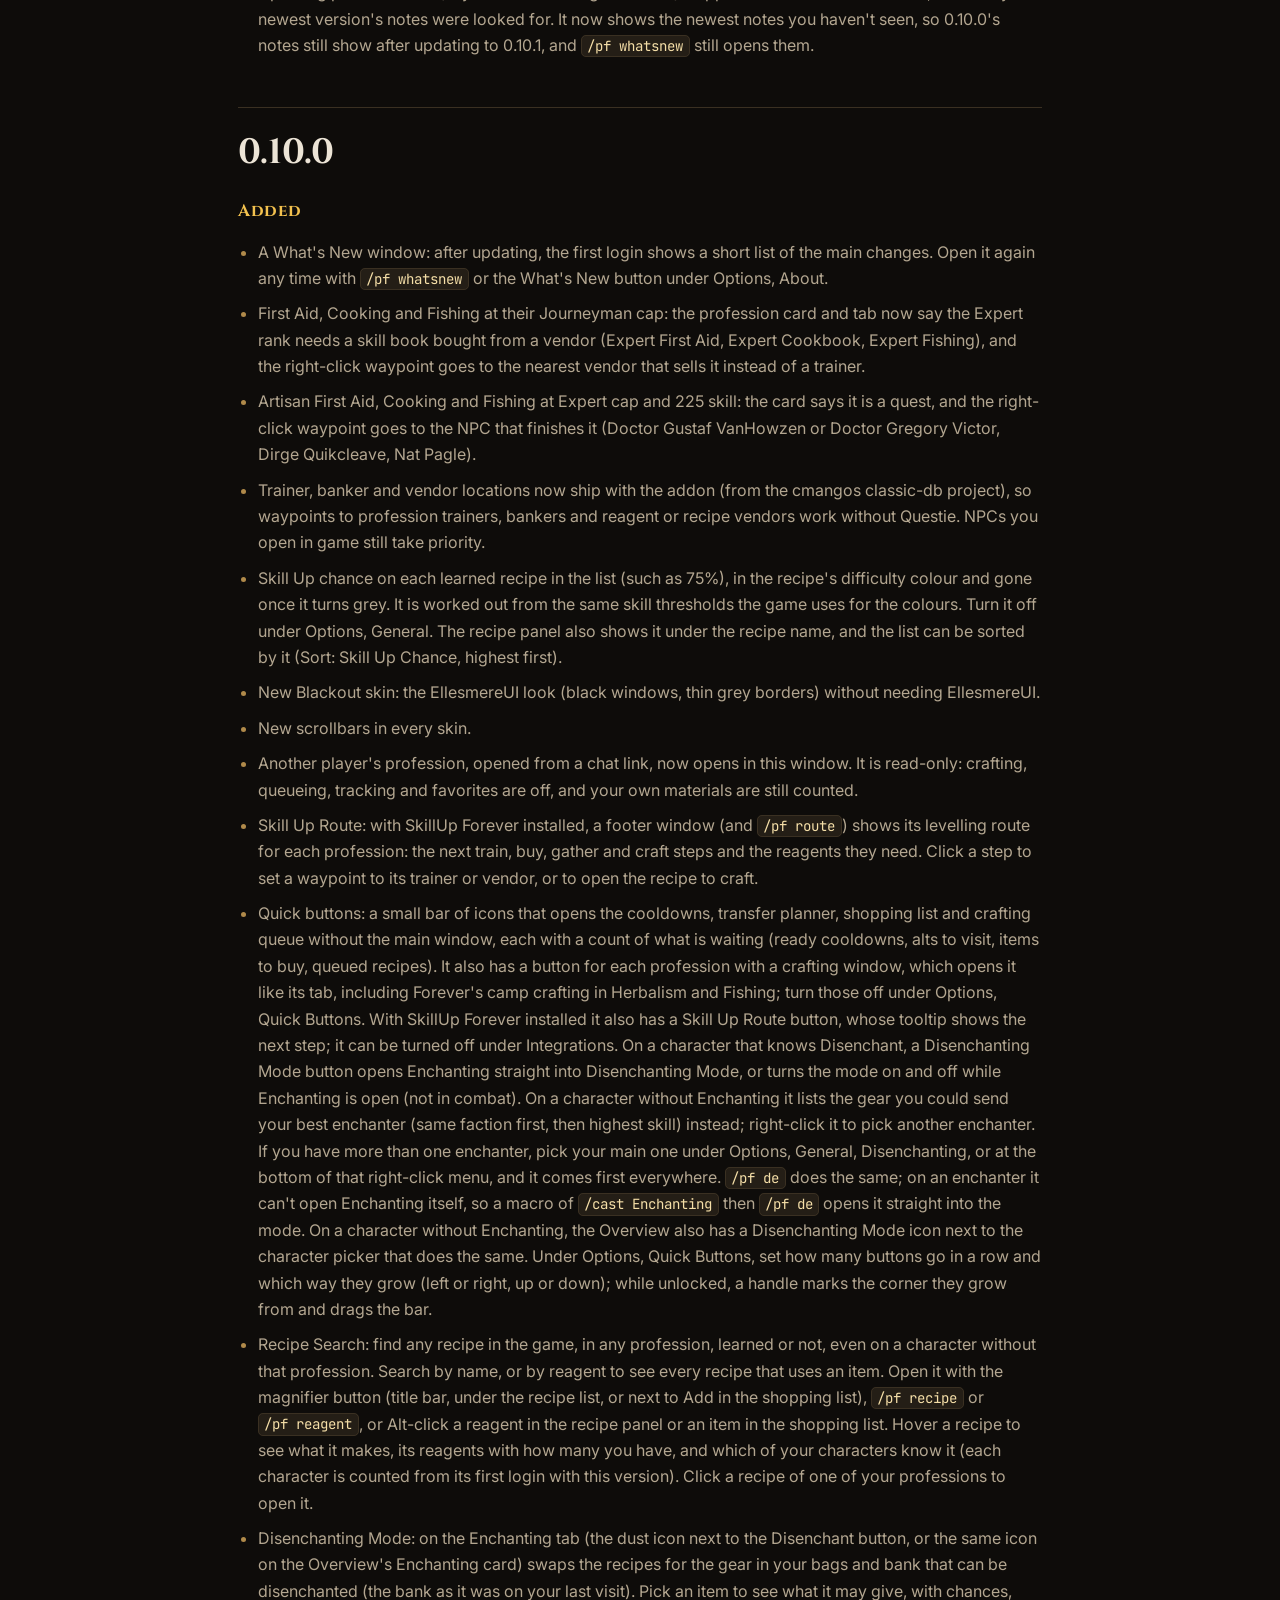
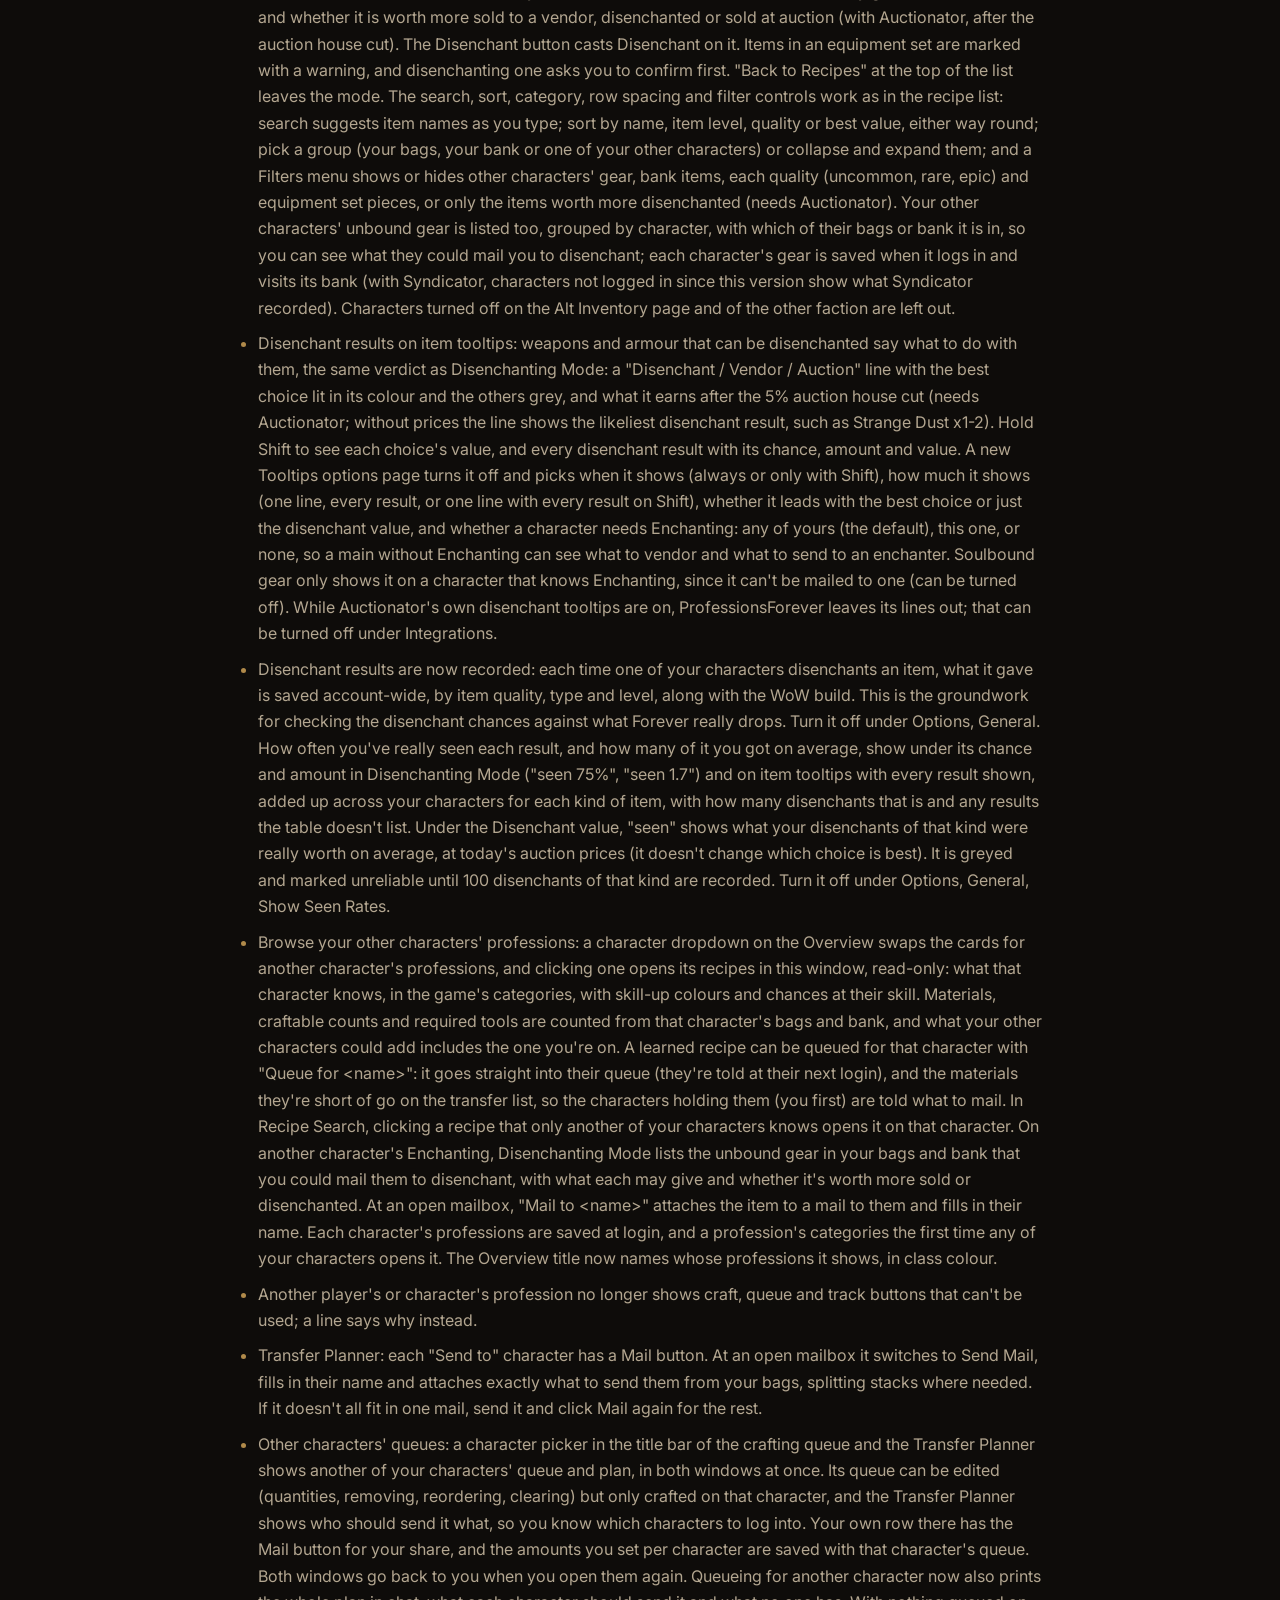
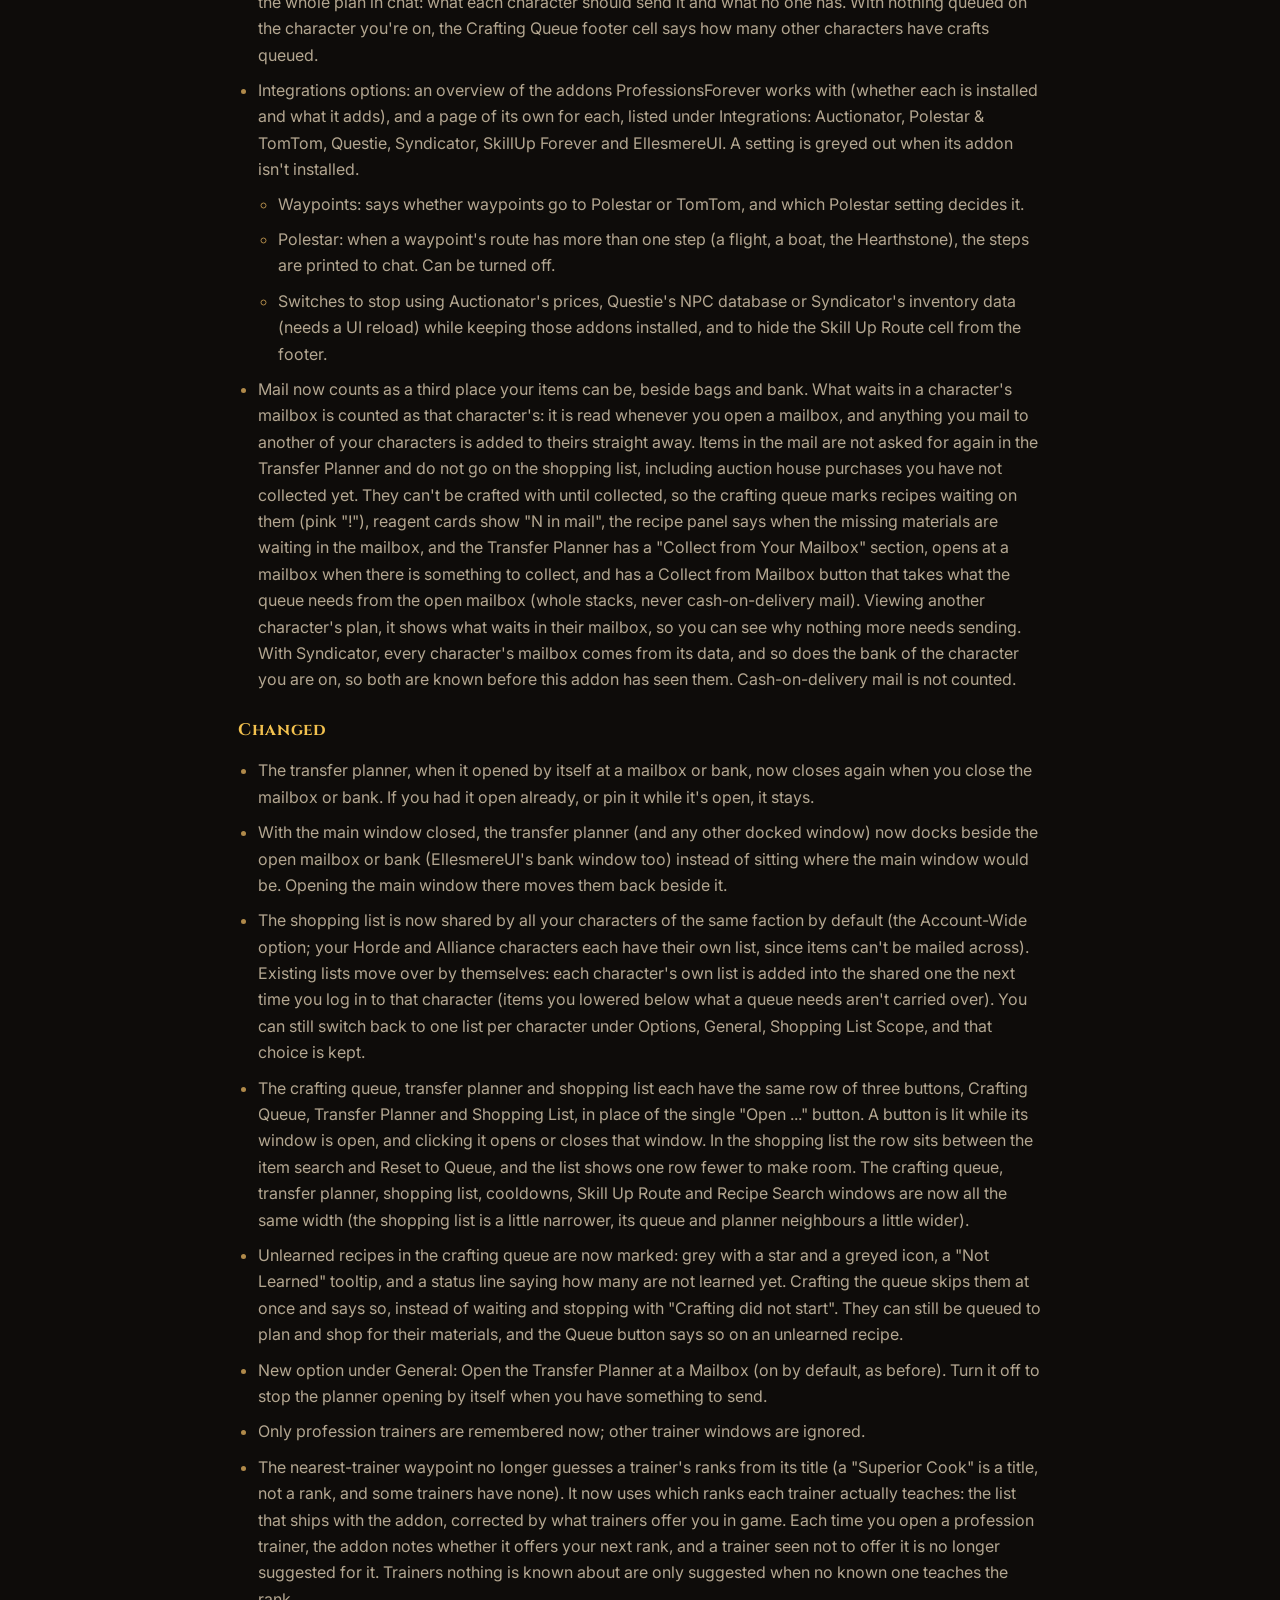
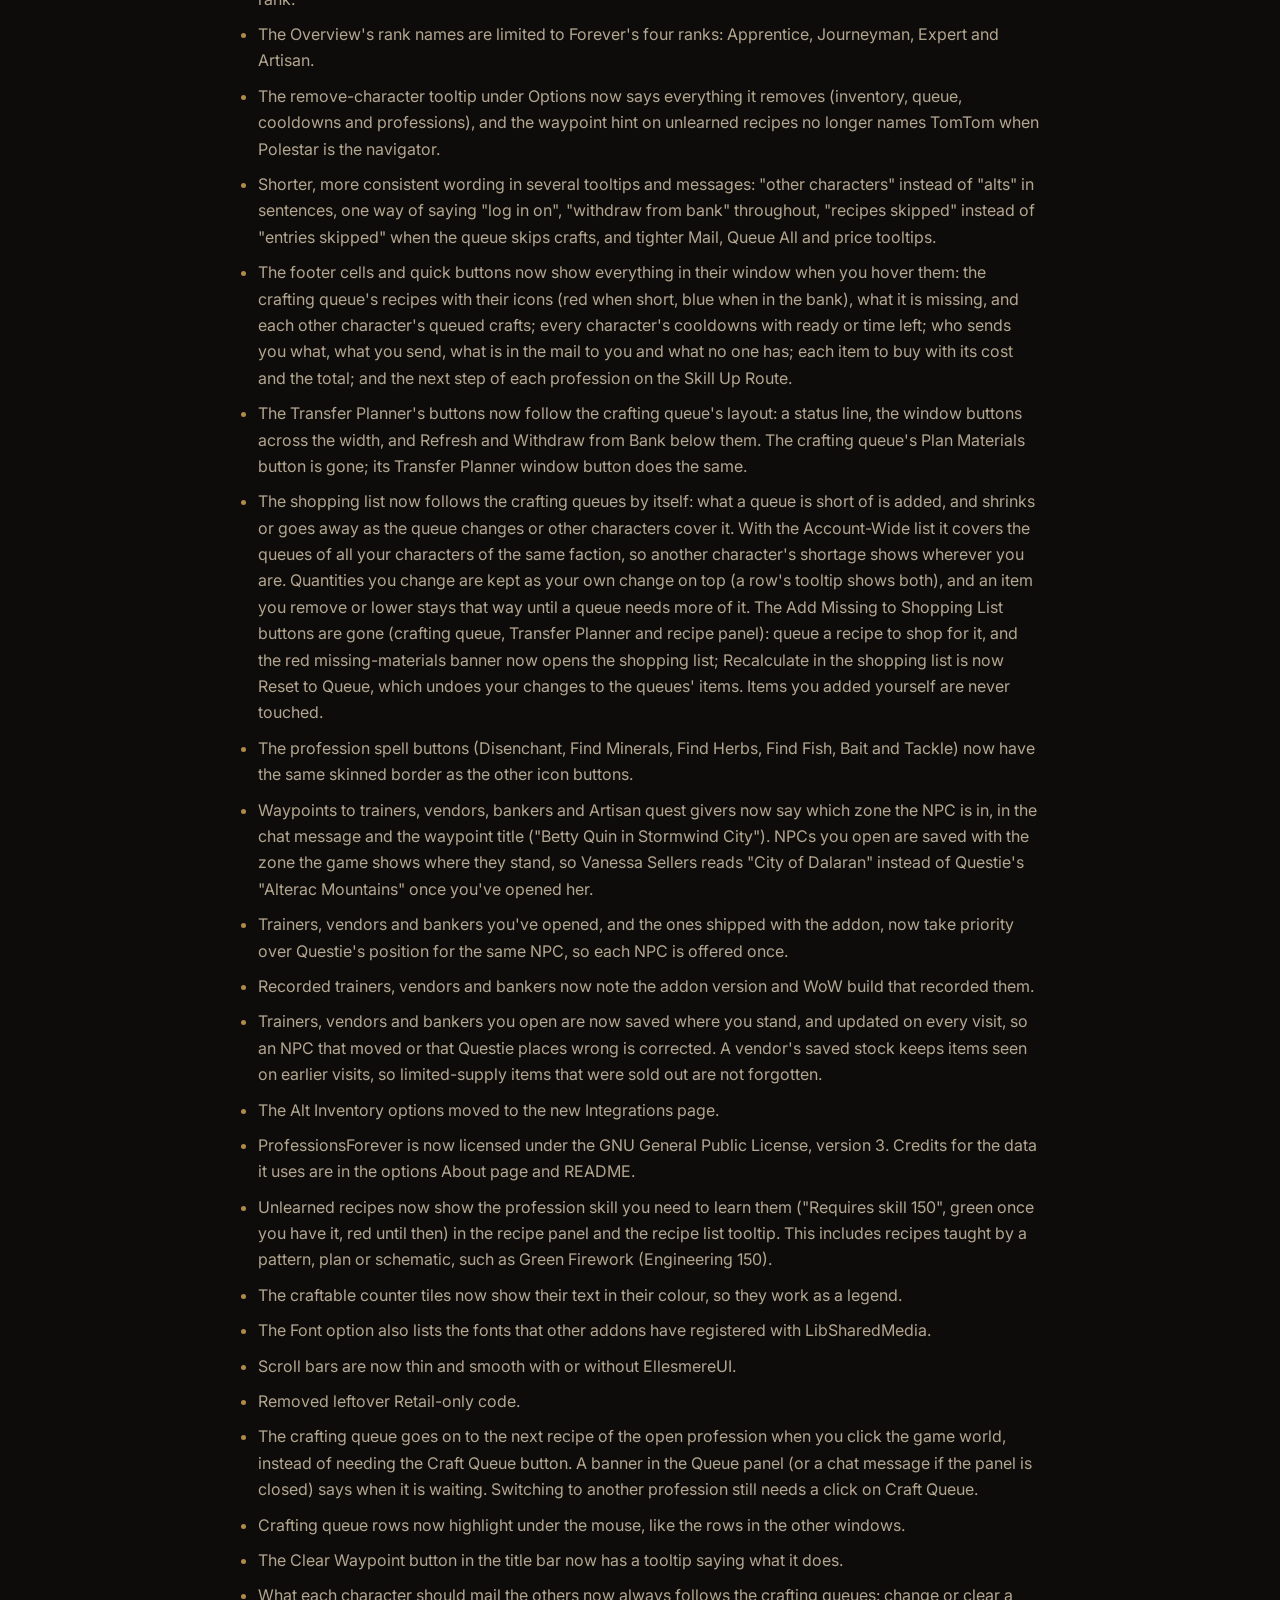
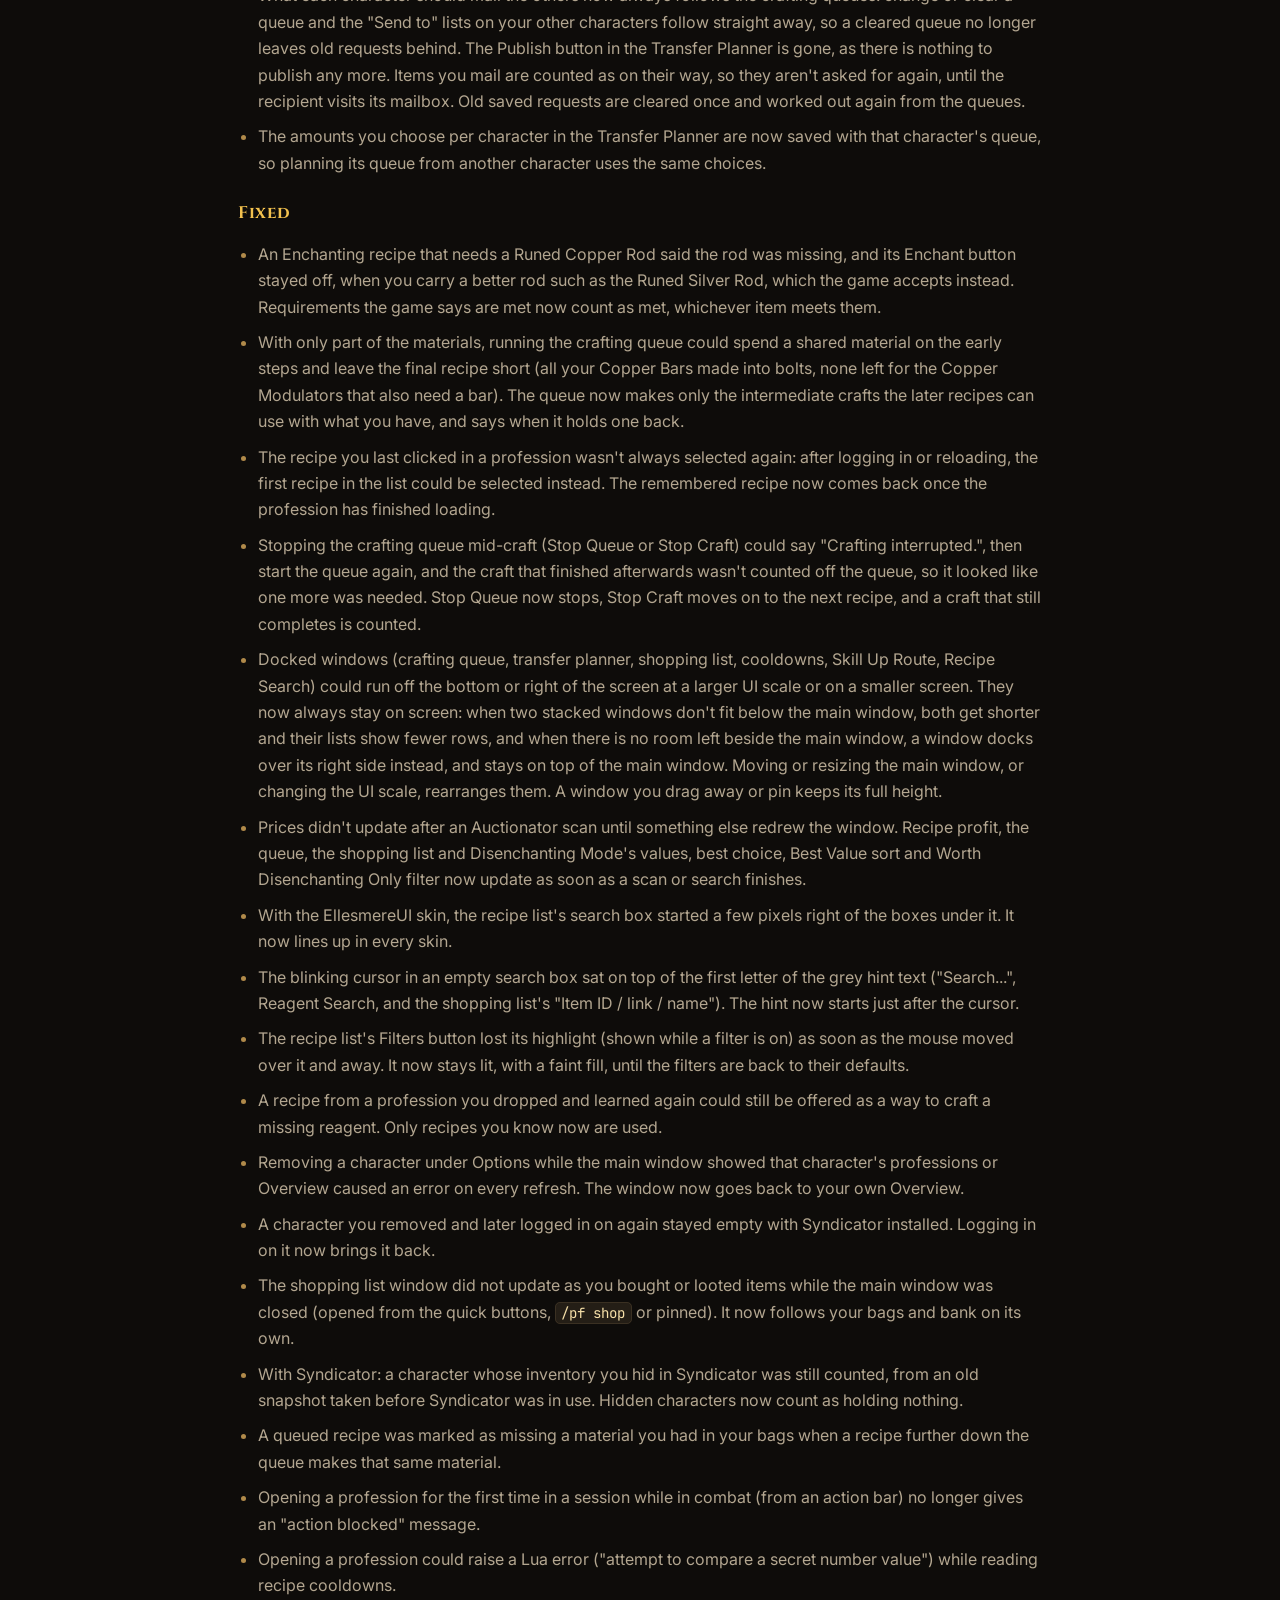
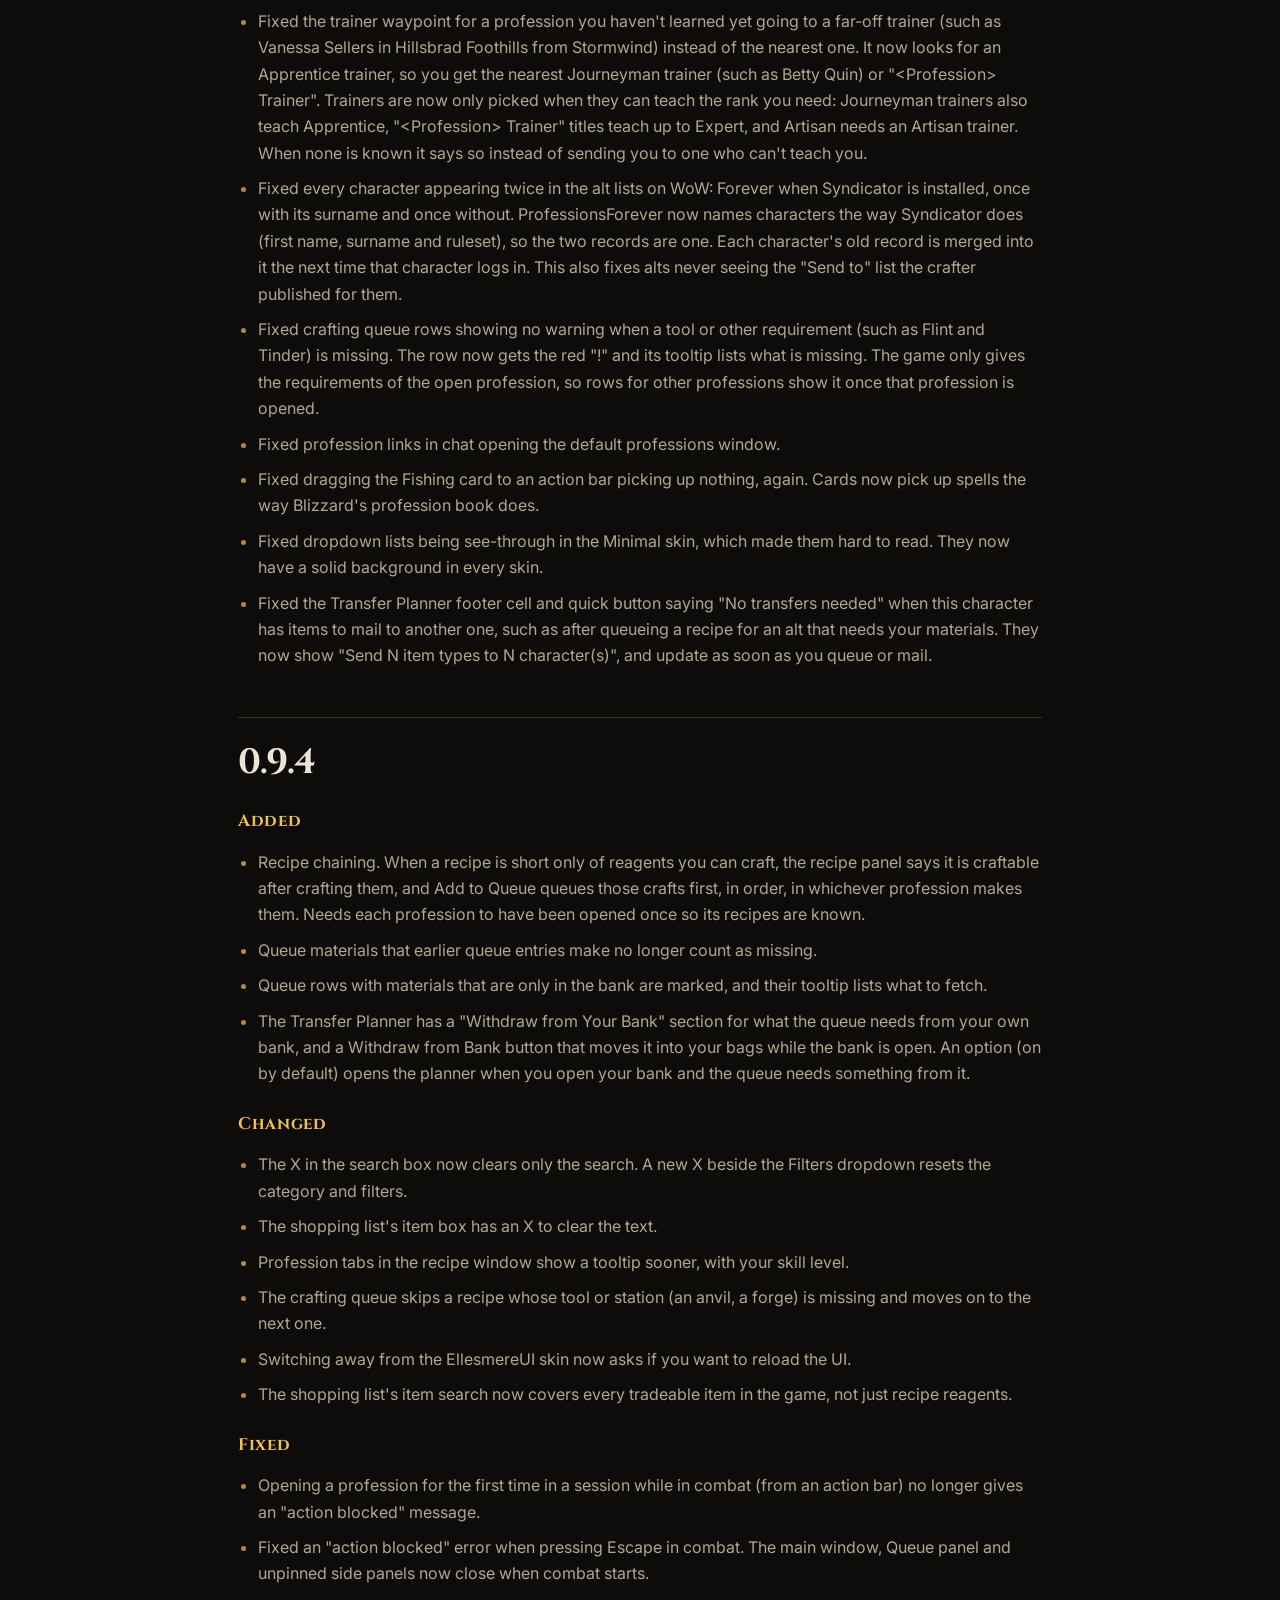
==== commit e3ed4796: "Update website for 0.10.4-0.10.5: changelog, Crates and Writs, Camp, new screenshots" ====
--- a/changelog.html
+++ b/changelog.html
@@ -41,6 +41,8 @@
 		<h1 style="font-family: var(--font-head); font-size: clamp(2rem, 5vw, 2.8rem); margin: 0 0 14px;">Changelog</h1>
 		<p class="lead">Every release and what changed in it. Download it from <a href="https://www.curseforge.com/wow/addons/professionsforever">CurseForge</a> or <a href="https://github.com/ProfessionsForever/Professions_Forever/releases">GitHub Releases</a>.</p>
 		<ul class="toc-versions">
+			<li><a href="#v0-10-5">0.10.5</a></li>
+			<li><a href="#v0-10-4">0.10.4</a></li>
 			<li><a href="#v0-10-3">0.10.3</a></li>
 			<li><a href="#v0-10-2">0.10.2</a></li>
 			<li><a href="#v0-10-1">0.10.1</a></li>
@@ -50,7 +52,59 @@
 			<li><a href="#v0-9-2">0.9.2</a></li>
 			<li><a href="#v0-9-1">0.9.1</a></li>
 		</ul>
-<h2 id="v0-10-3">0.10.3 <span class="badge">LATEST</span></h2>
+<h2 id="v0-10-5">0.10.5 <span class="badge">LATEST</span></h2>
+<h3>Added</h3>
+<ul>
+<li><strong>Crates and Writs:</strong> a new window (footer cell, quick button or <code>/pf crates</code>) lists the Waylaid Crates and Craftsman's Writs your characters hold, with what each pays, the cheapest way to fill it and the cost per Merchant's Favor or per reputation. Queue, Shop, Fill and Waypoint buttons act on a row, and a crate you hold several of has a box for how many to fill. Buy Crates and Buy Writs show what one bought at the auction house would cost once filled; Shop adds it to the shopping list and Ctrl-click searches the auction house. Crate and writ tooltips show the same pay and fill costs (Options, Tooltips, Crates and Writs).
+</li>
+<li><strong>Trainers:</strong> built in for 465 trainer-taught recipes, up from 32, on recipe tooltips, the recipe panel and its waypoint, with the skill and cost the trainer asks. New are Forever's own trainers and recipes (Zephras Isle, William Pickman, Camp Tent and the other camp recipes), the specialization trainers, Slagg, and the dungeon trainers Annora and Henry Stern, whose waypoint goes to the dungeon's entrance.
+</li>
+<li><strong>Vendors:</strong> built in for 725 recipes, Forever's own included, on the Sold By line and its waypoint, without Questie.
+</li>
+<li><strong>Recorded in Forever:</strong> 56 trainers, 201 vendors and 8 bankers recorded in game are built in, with the recipes those trainers teach.
+</li>
+<li><strong>New and Changed in Forever:</strong> a glowing infinity marks recipes new in Forever (gold) or changed in Forever (blue), in the recipe list and beside the name in the recipe panel. The recipe's tooltip says which, and what changed: reagents, result, trainer skill or trainer cost. Mark Recipes New or Changed in Forever is under Options, General, Main Window.
+</li>
+<li><strong>Auction price age,</strong> with Auctionator: "Auction Scan: 2h Ago" in the shopping list, Crates and Writs, Disenchanting Mode and the recipe panel's cost and profit tooltips, red once it is old. A single price not seen for a while is marked "(3 Days Old)". Show How Old Auction Prices Are and Prices Are Old After (24 hours by default) are under Options, Integrations, Auctionator.
+</li>
+<li><strong>Recipe tooltip beside the window:</strong> the recipe list's tooltip can dock left or right of the main window, level with the recipe or with the top of the list, with worn gear's comparison tooltips on the same side. It can also show only while the detail key is held. Options, Tooltips, Recipes.
+</li>
+<li><strong>Overview:</strong> a Blacksmithing, Leatherworking or Engineering card shows your specialization, with its icon and name.
+</li>
+<li><strong>Footer:</strong> Show Camp in the Footer and Show Crates and Writs in the Footer, under Options, General, Main Window, hide those cells.
+</li>
+<li><strong>What's New:</strong> Older and Newer buttons step through the notes of earlier versions.
+</li>
+<li><strong>About:</strong> credits for ForeverTDB, forever-db and QuestieDB.
+</li>
+</ul>
+<h3>Changed</h3>
+<ul>
+<li><strong>Crafting queue:</strong> clicking a recipe opens it in the main window, switching profession when needed. Stop Queue is its own button next to Craft Queue while the queue runs, and Stop Craft has a tooltip.
+</li>
+<li><strong>Mail:</strong> the Transfer Planner's Mail button puts short stacks together in your bags first and attaches the fewest stacks it can. It and Disenchanting Mode's Send Mail fill in an empty subject: Crafting Materials, Gear to Disenchant or Manual Transfer.
+</li>
+<li><strong>Auctionator shopping list:</strong> kept in sync with the shopping list automatically, so the Send to Auctionator button is gone. Keep Auctionator's Shopping List in Sync is under Options, Integrations, Auctionator.
+</li>
+<li><strong>Trainers and vendors in any game language:</strong> built-in and visited ones are matched to recipes by ID, not by English name. Earlier recordings are converted on login, and class and weapon trainers recorded by older versions are forgotten.
+</li>
+</ul>
+<h3>Fixed</h3>
+<ul>
+<li><strong>Crafting queue:</strong> changing a row's count or removing a row updates the crafts queued to make its reagents, such as Smelt Bronze for bronze recipes, leaving crafts you queued yourself alone. A recipe you queued yourself, such as smelting bars, is no longer held back because a later recipe uses what it makes, only when one needs the same materials, and the chat message names that recipe.
+</li>
+<li><strong>Transfer Planner:</strong> Withdraw from Bank and Collect from Mailbox also fetch what this character has to send. Collect from Mailbox offers everything the bags are short, also when the bank holds it, with the row marked (or). Has on the rows to send, and Character Owns in Manual Transfers, count the mailbox.
+</li>
+<li><strong>Vendors for both factions:</strong> Darkmoon Faire vendors are offered at both faire sites, Mulgore and Elwynn Forest, and named as Darkmoon Faire. Neutral vendors, bankers and trainers you recorded on one faction are offered to the other too.
+</li>
+</ul>
+<h2 id="v0-10-4">0.10.4</h2>
+<h3>Fixed</h3>
+<ul>
+<li>Queuing a recipe queued crafts of a reagent your other characters already hold, such as smelting bars your bank alt has. With alts counting toward planning, those are used first. Queue Needed and Crafts Into on item tooltips also leave out what is already held.
+</li>
+</ul>
+<h2 id="v0-10-3">0.10.3</h2>
 <h3>Added</h3>
 <ul>
 <li>A recipe's tooltip lists every trainer of your faction known to teach it, nearest first (up to 5, then "+N more"). The recipe panel names the nearest one, with how many others, and the waypoint goes to the nearest.
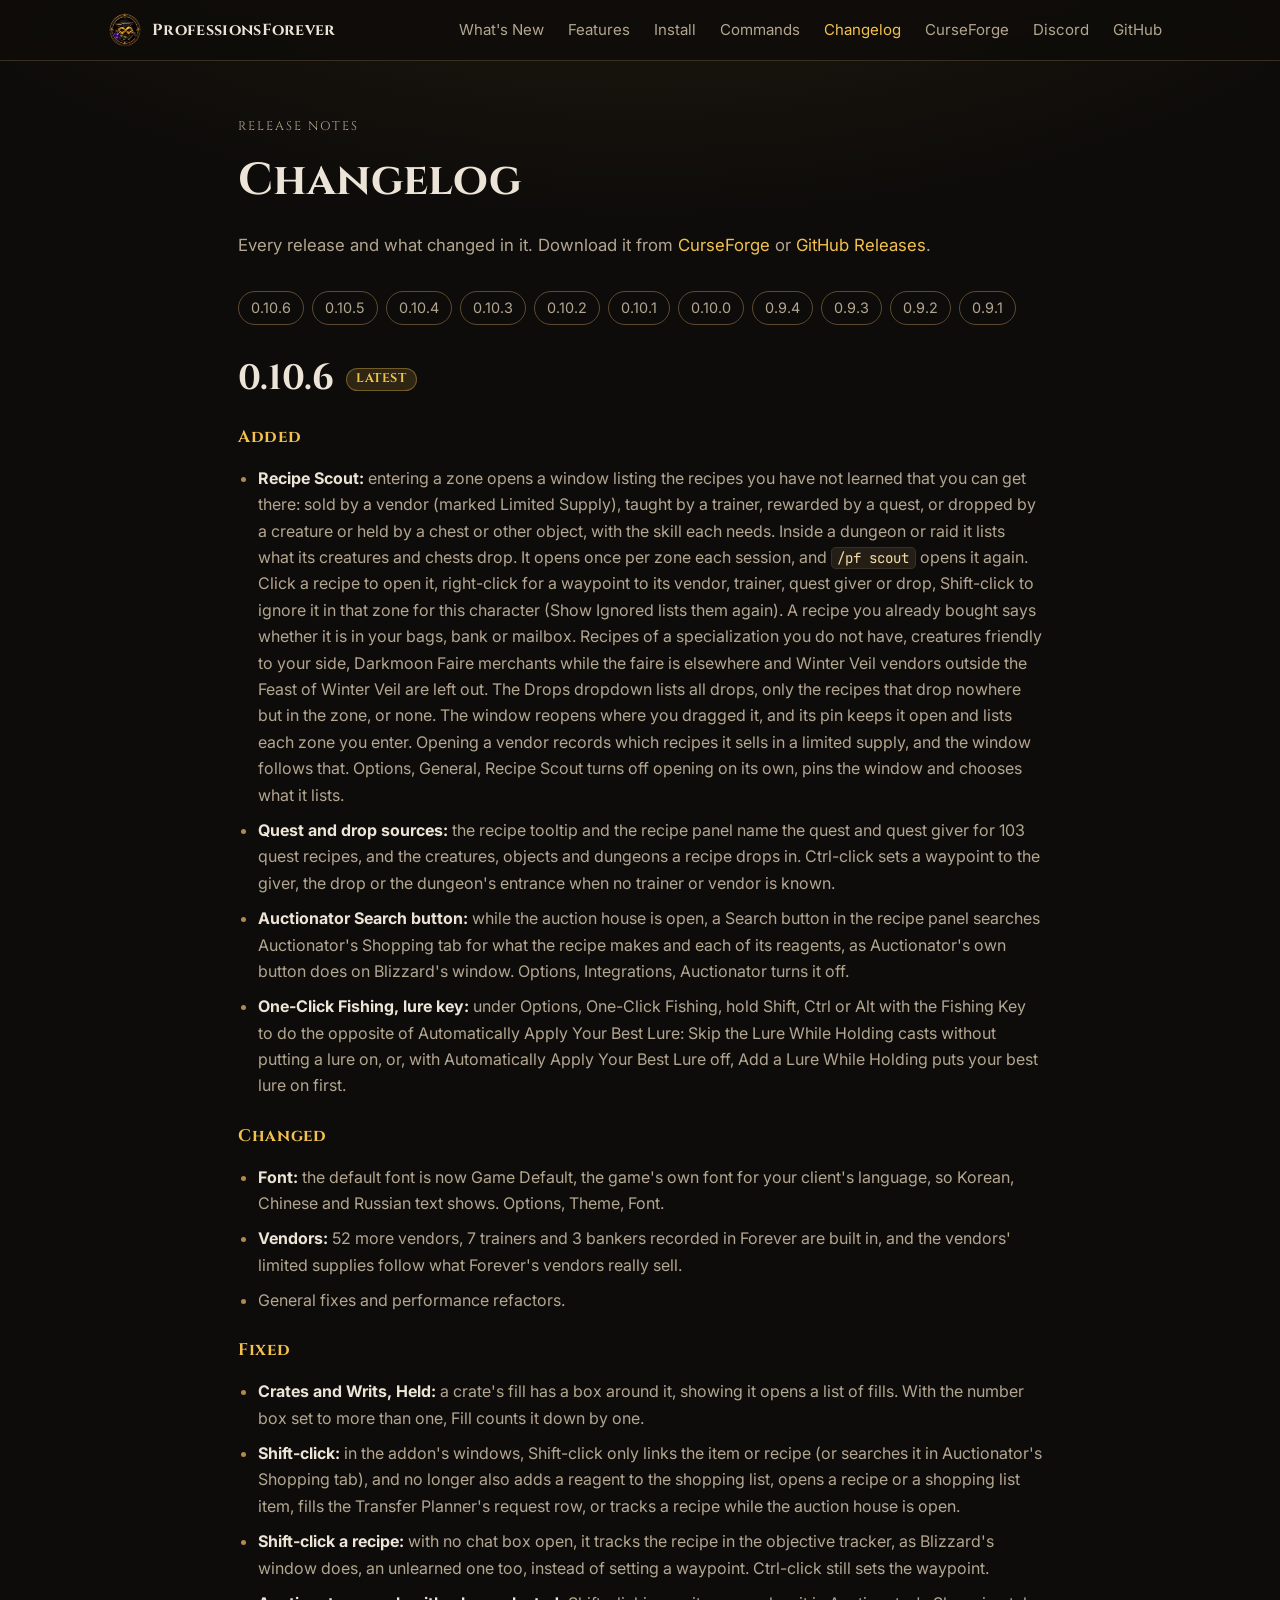
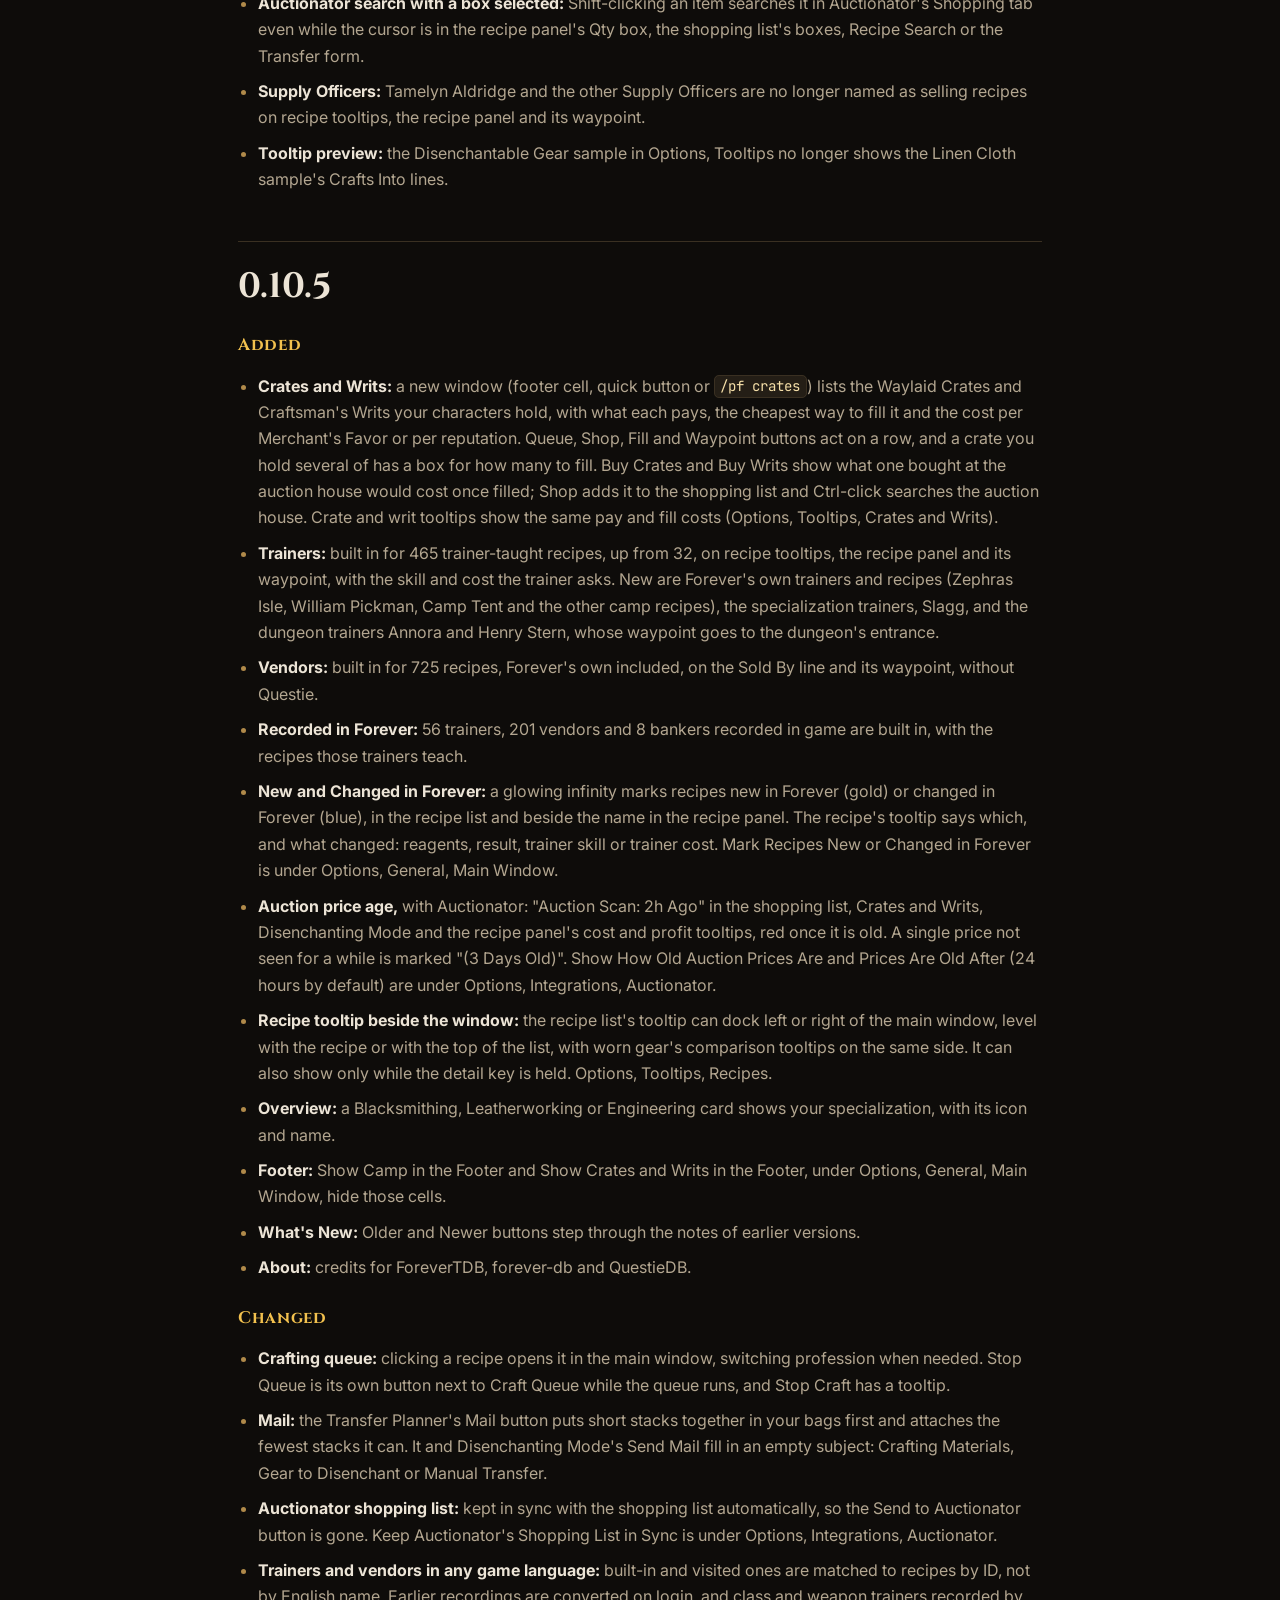
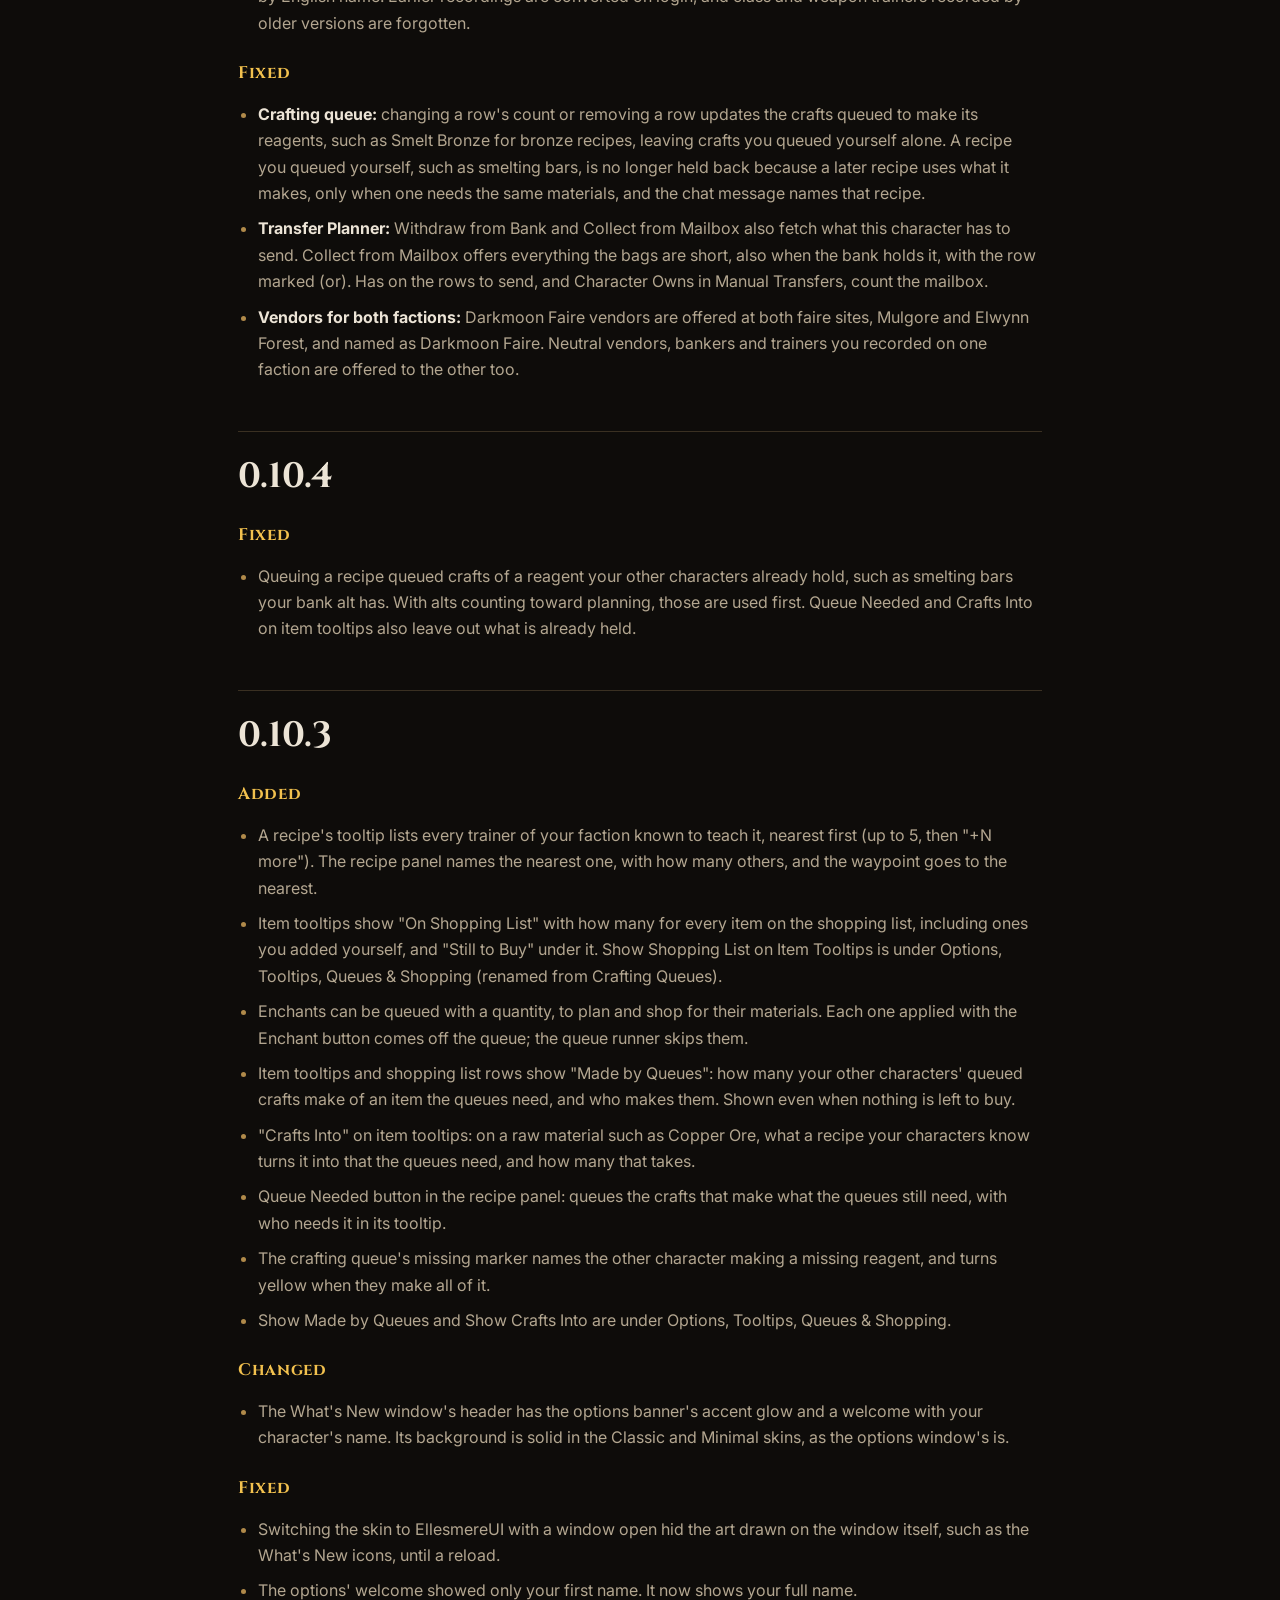
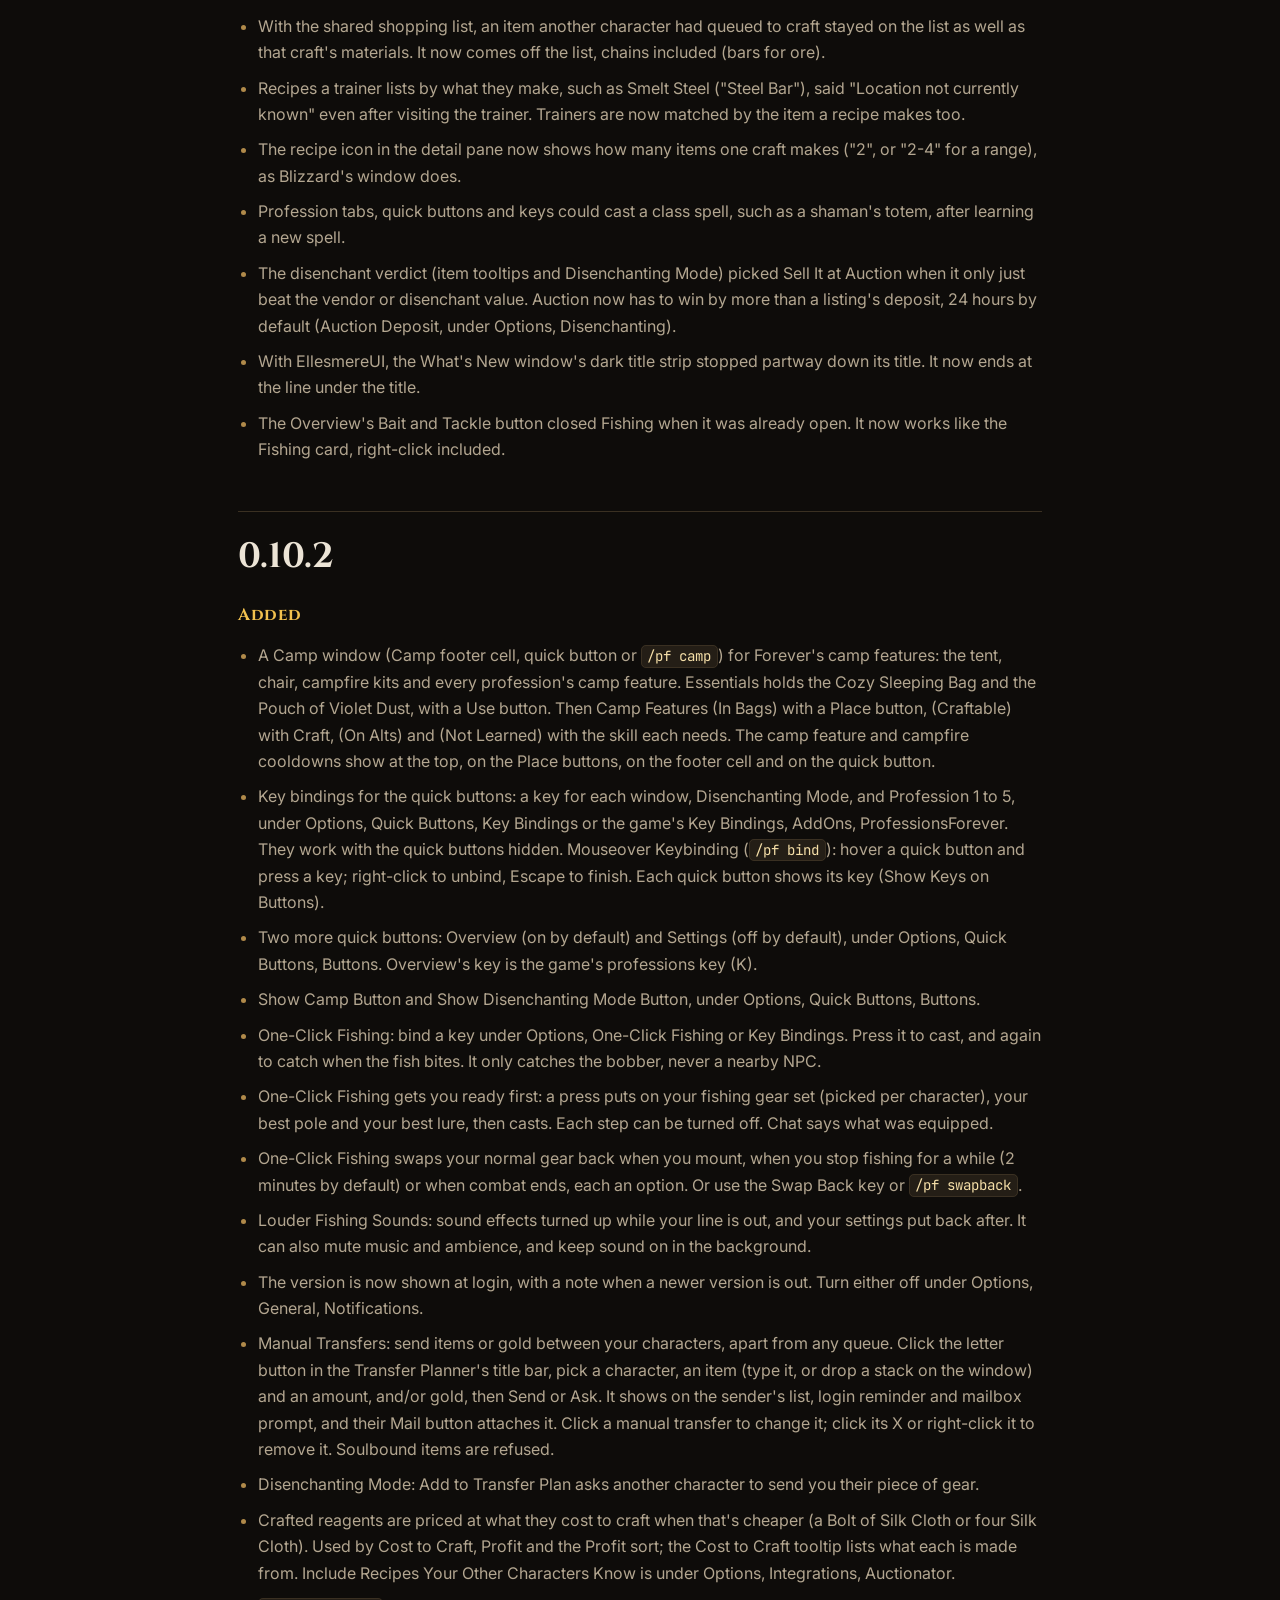
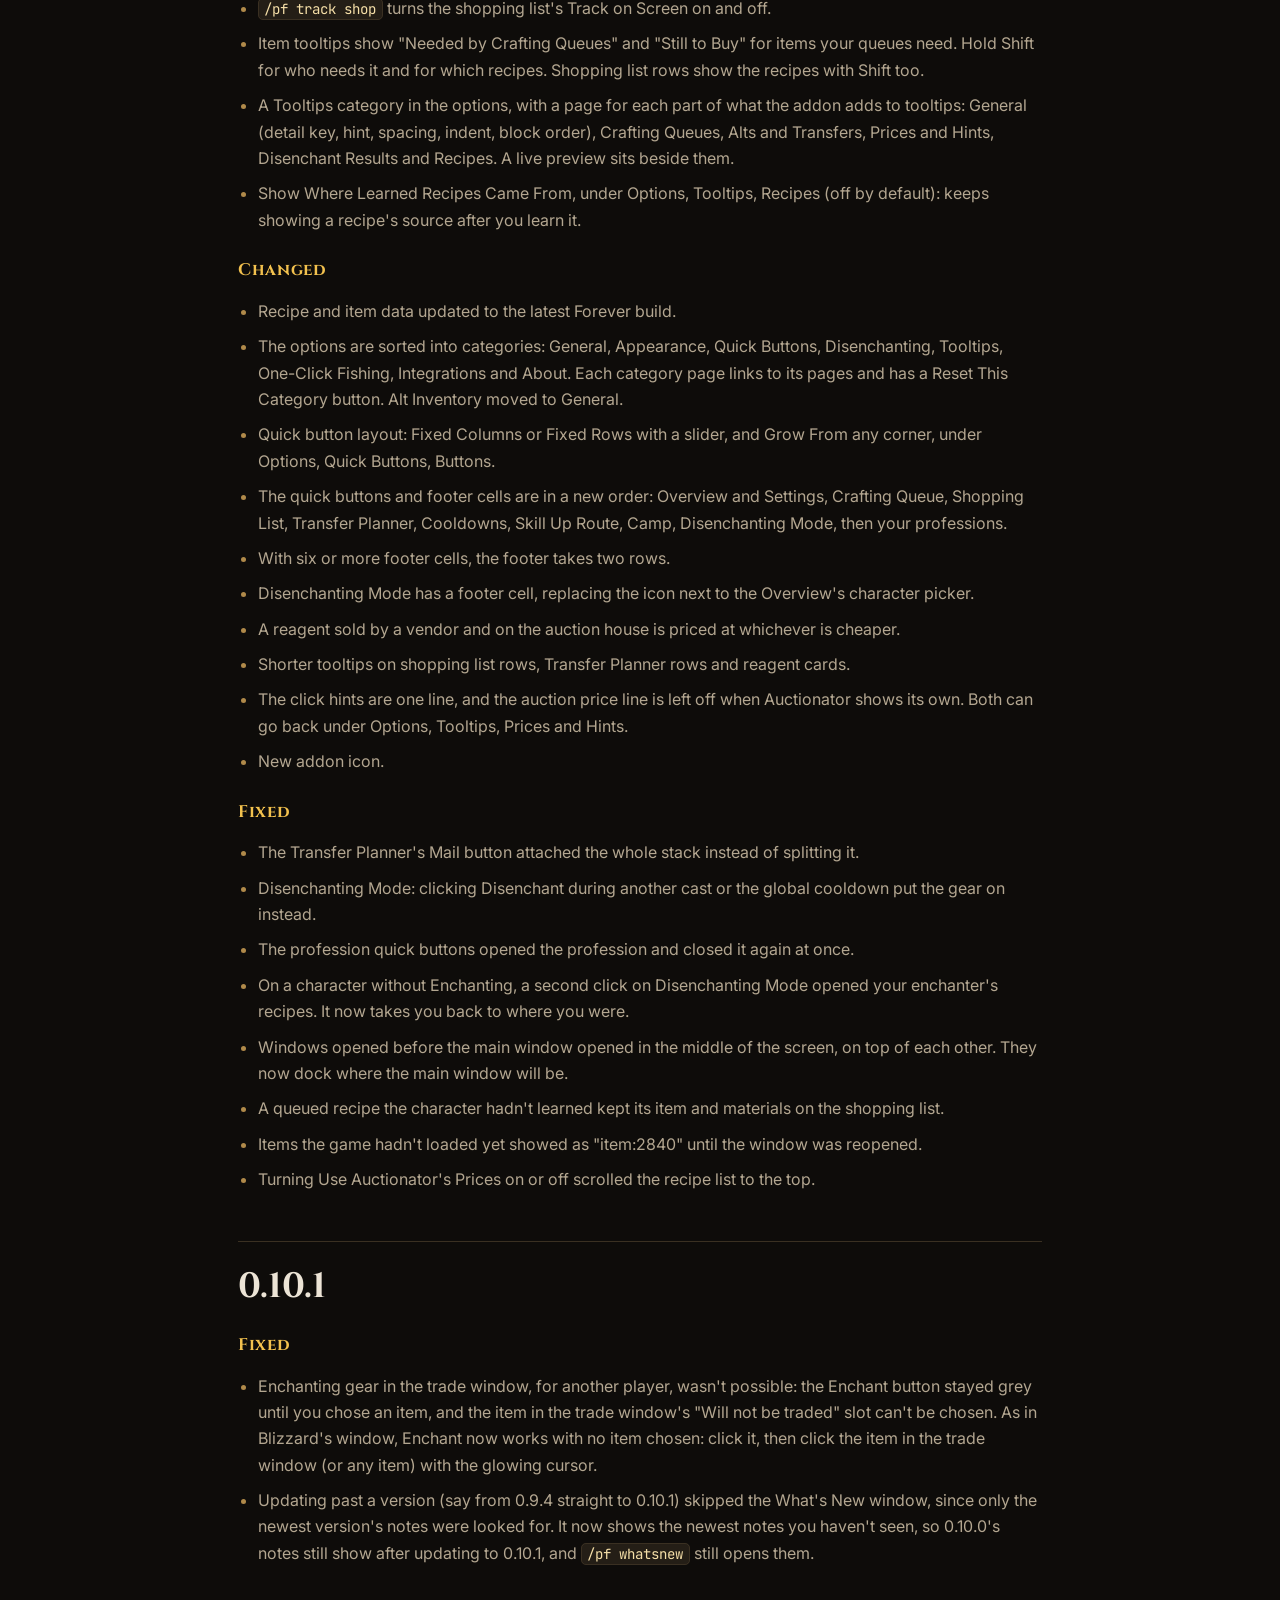
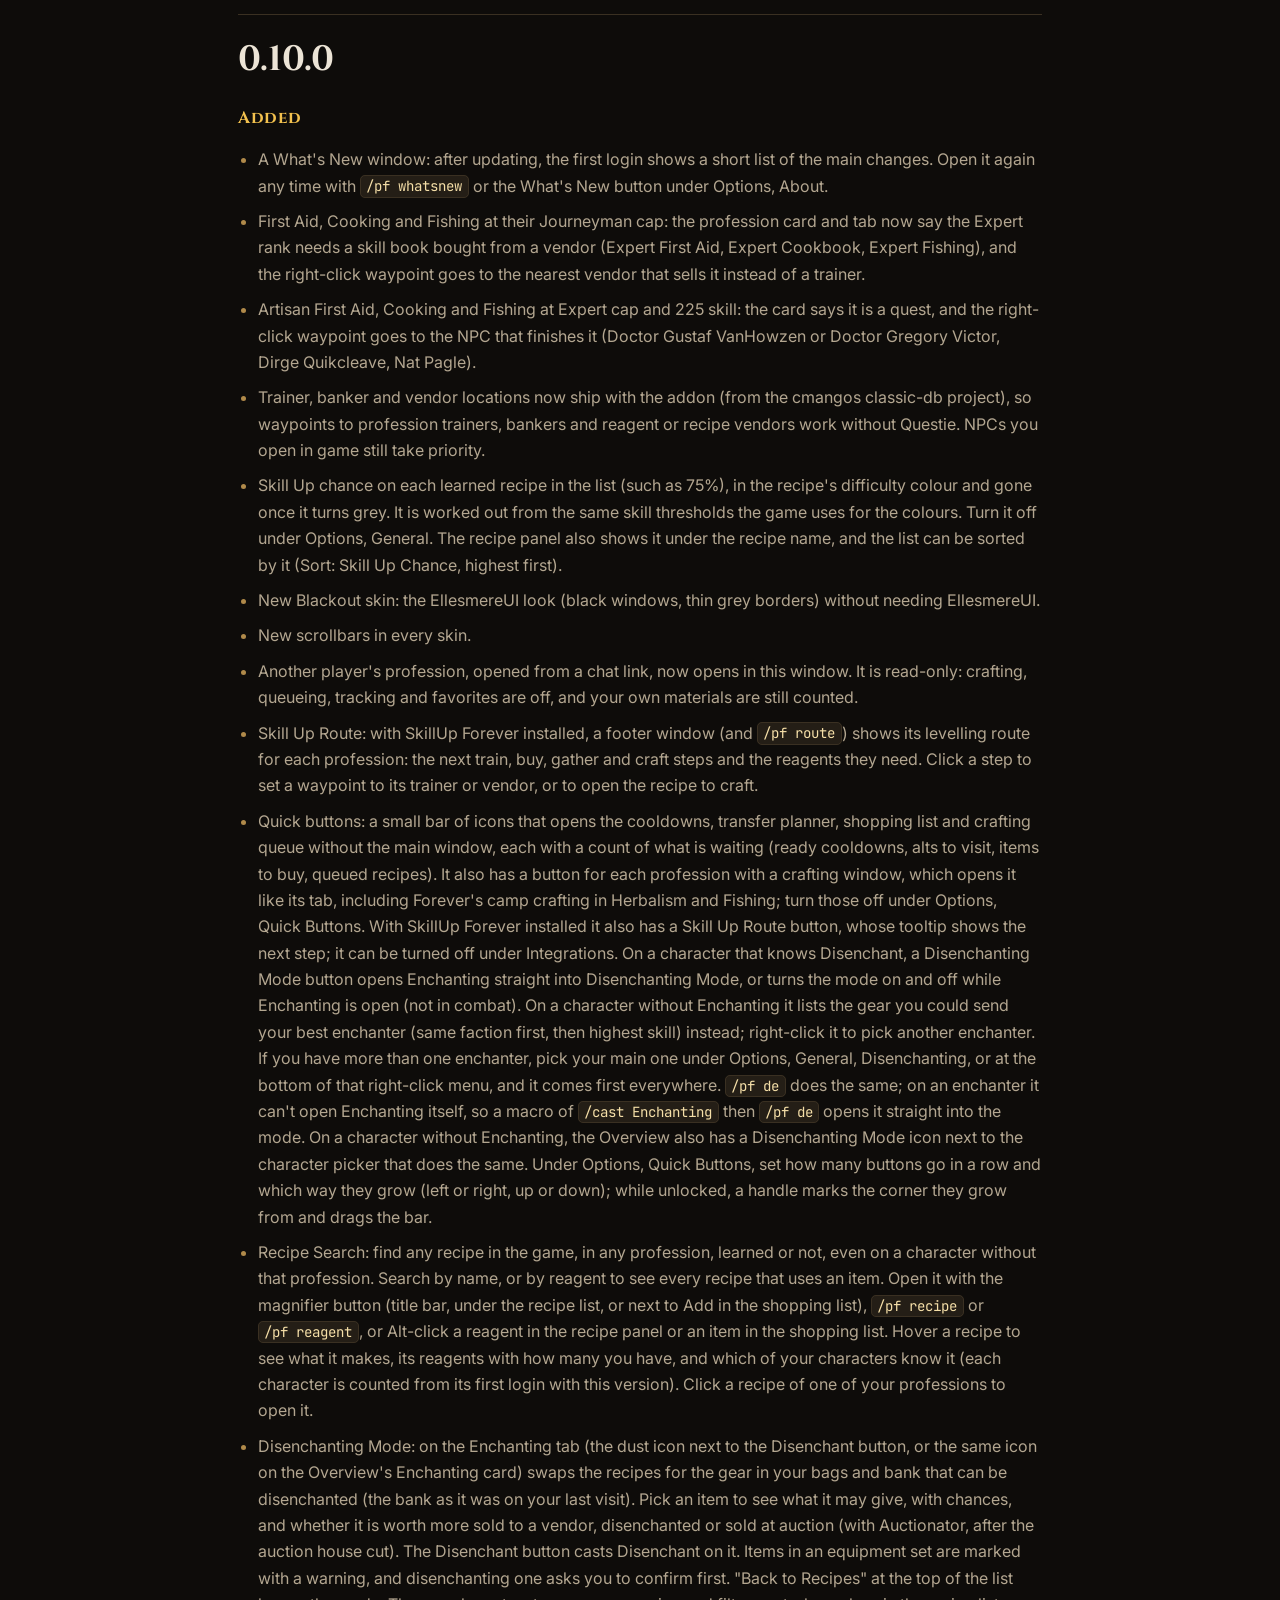
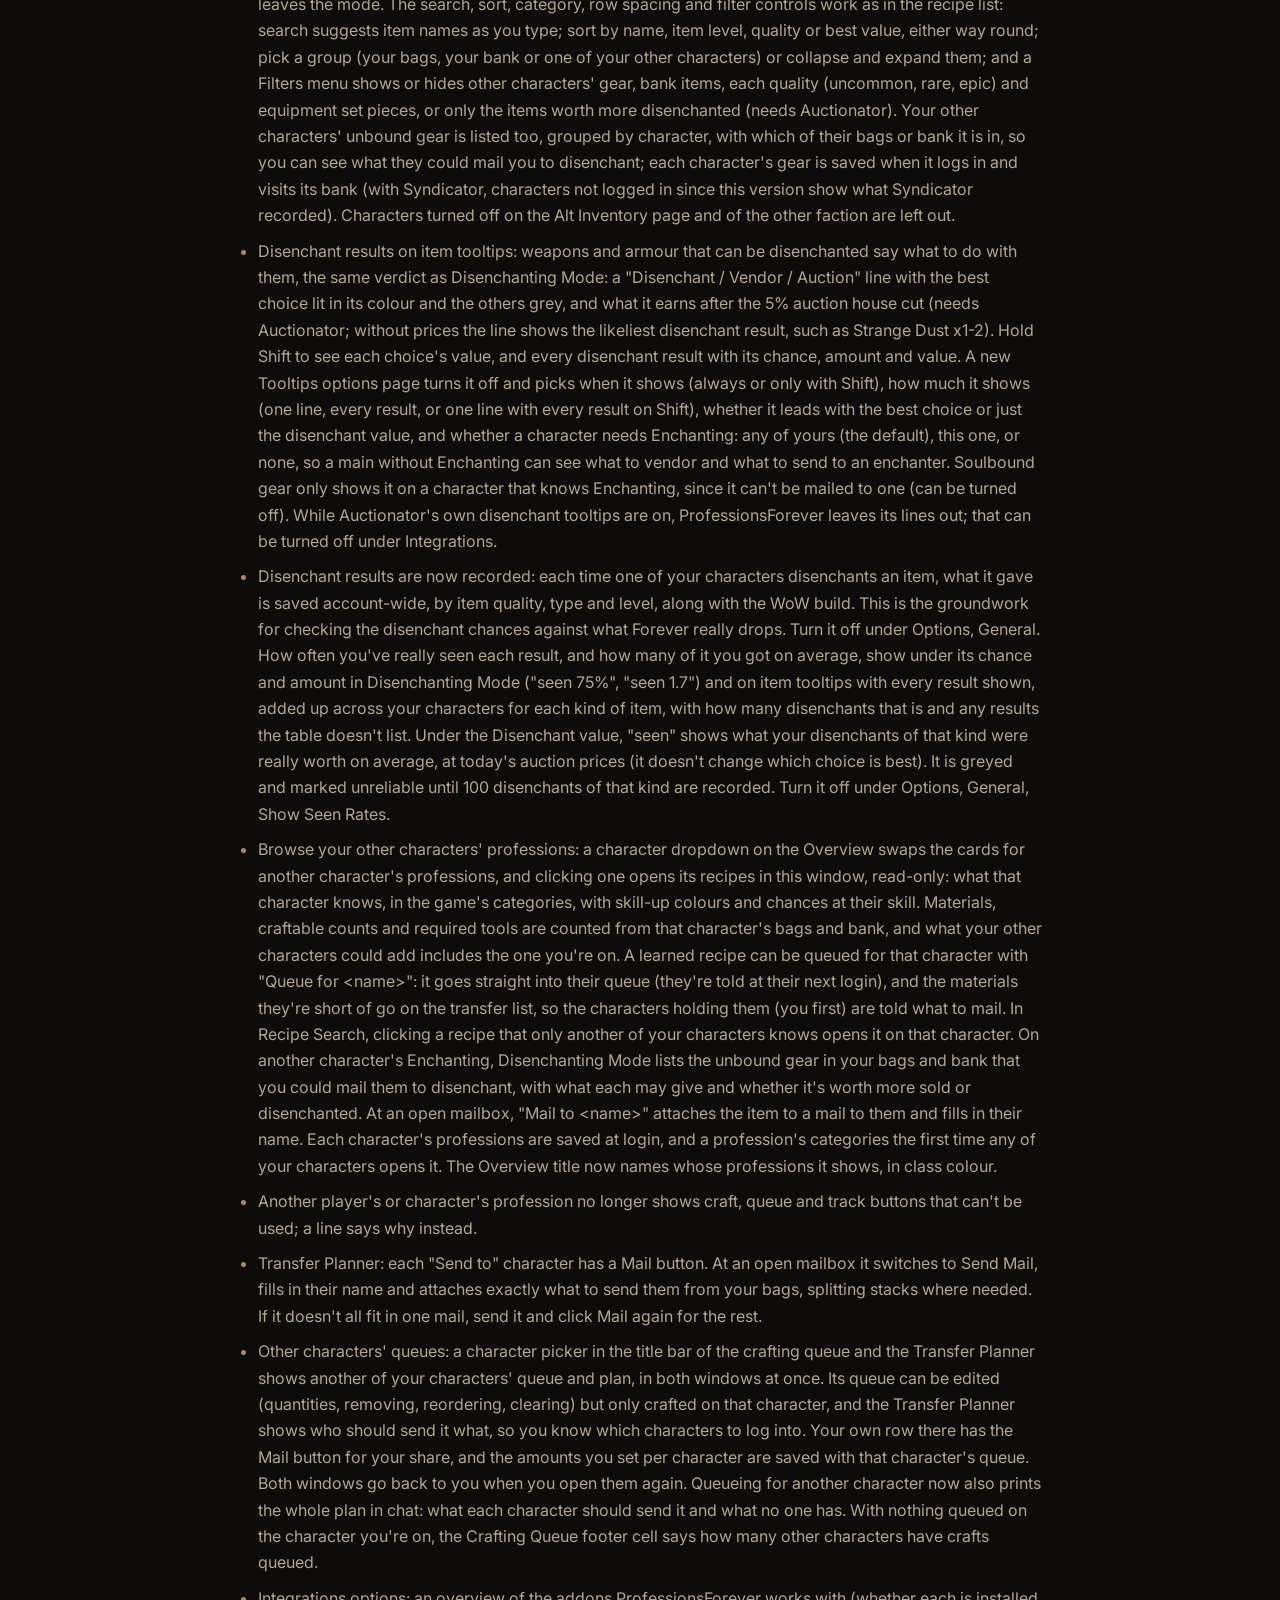
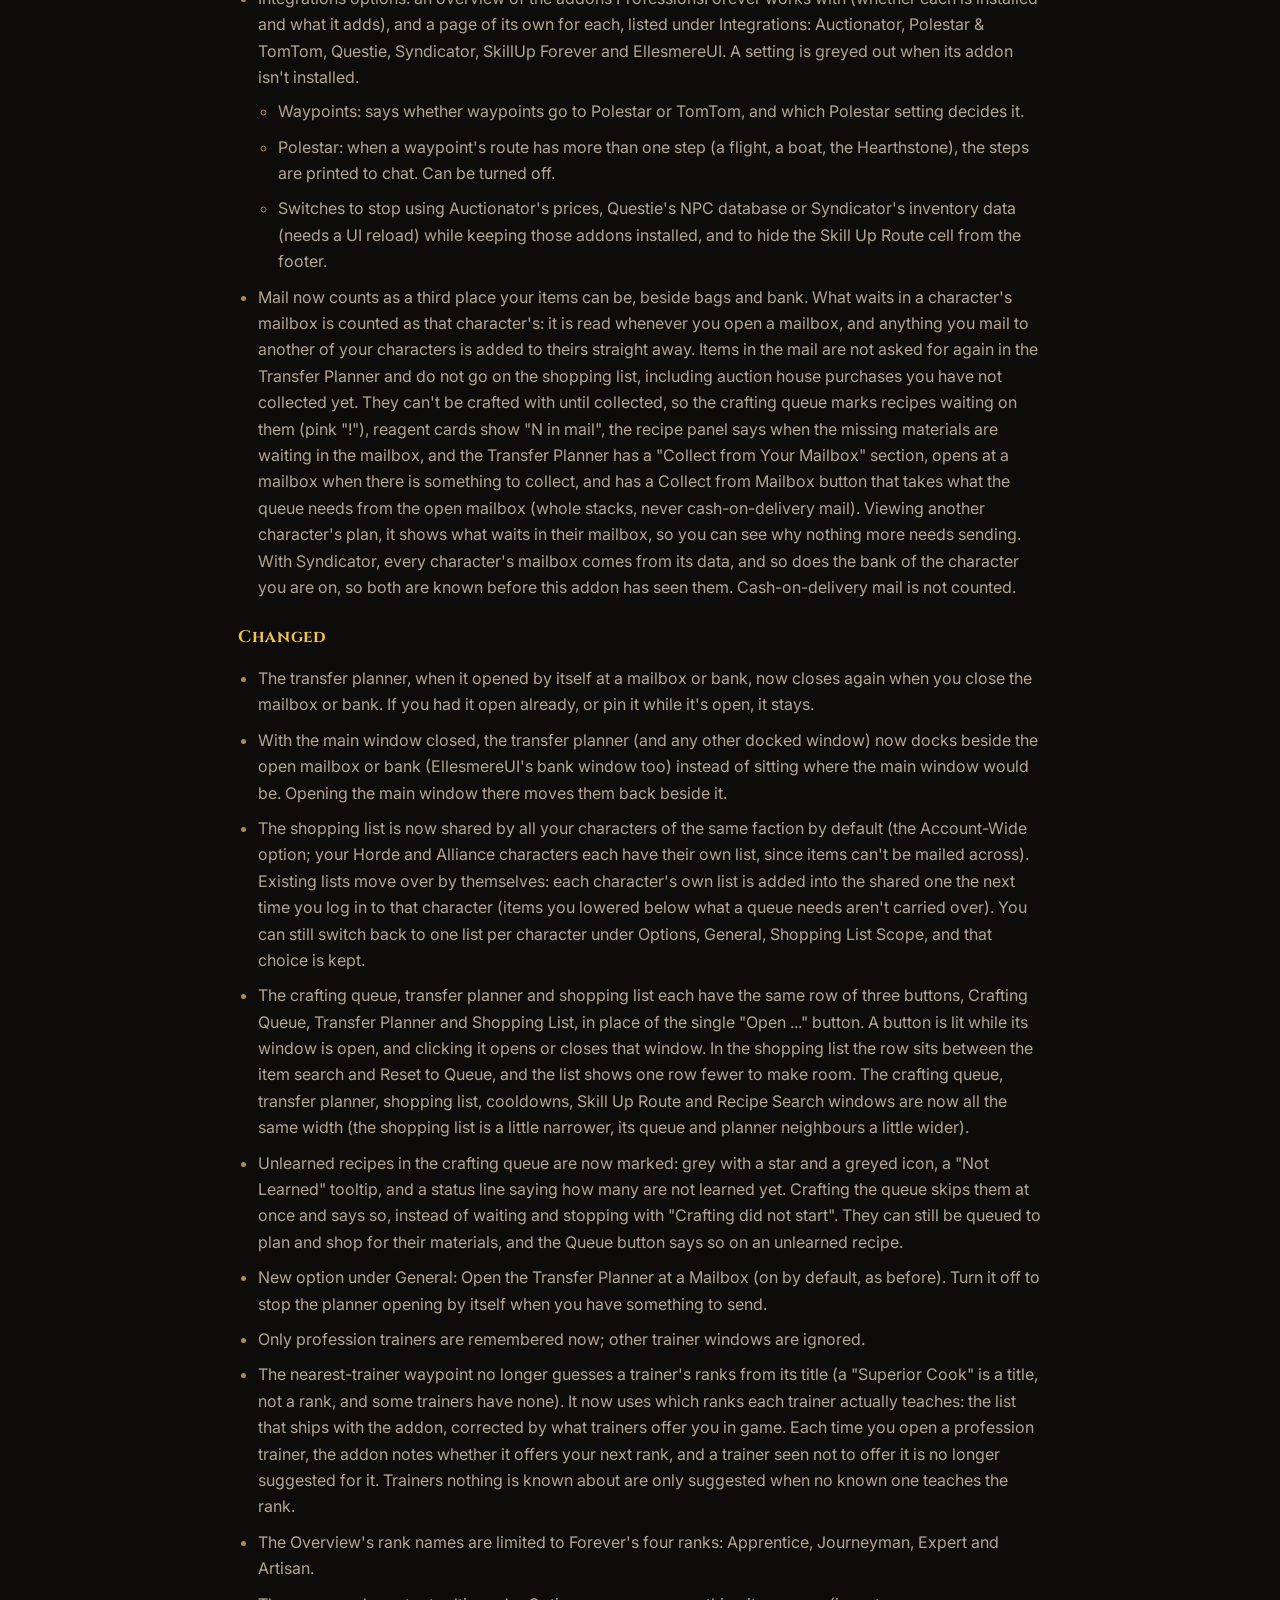
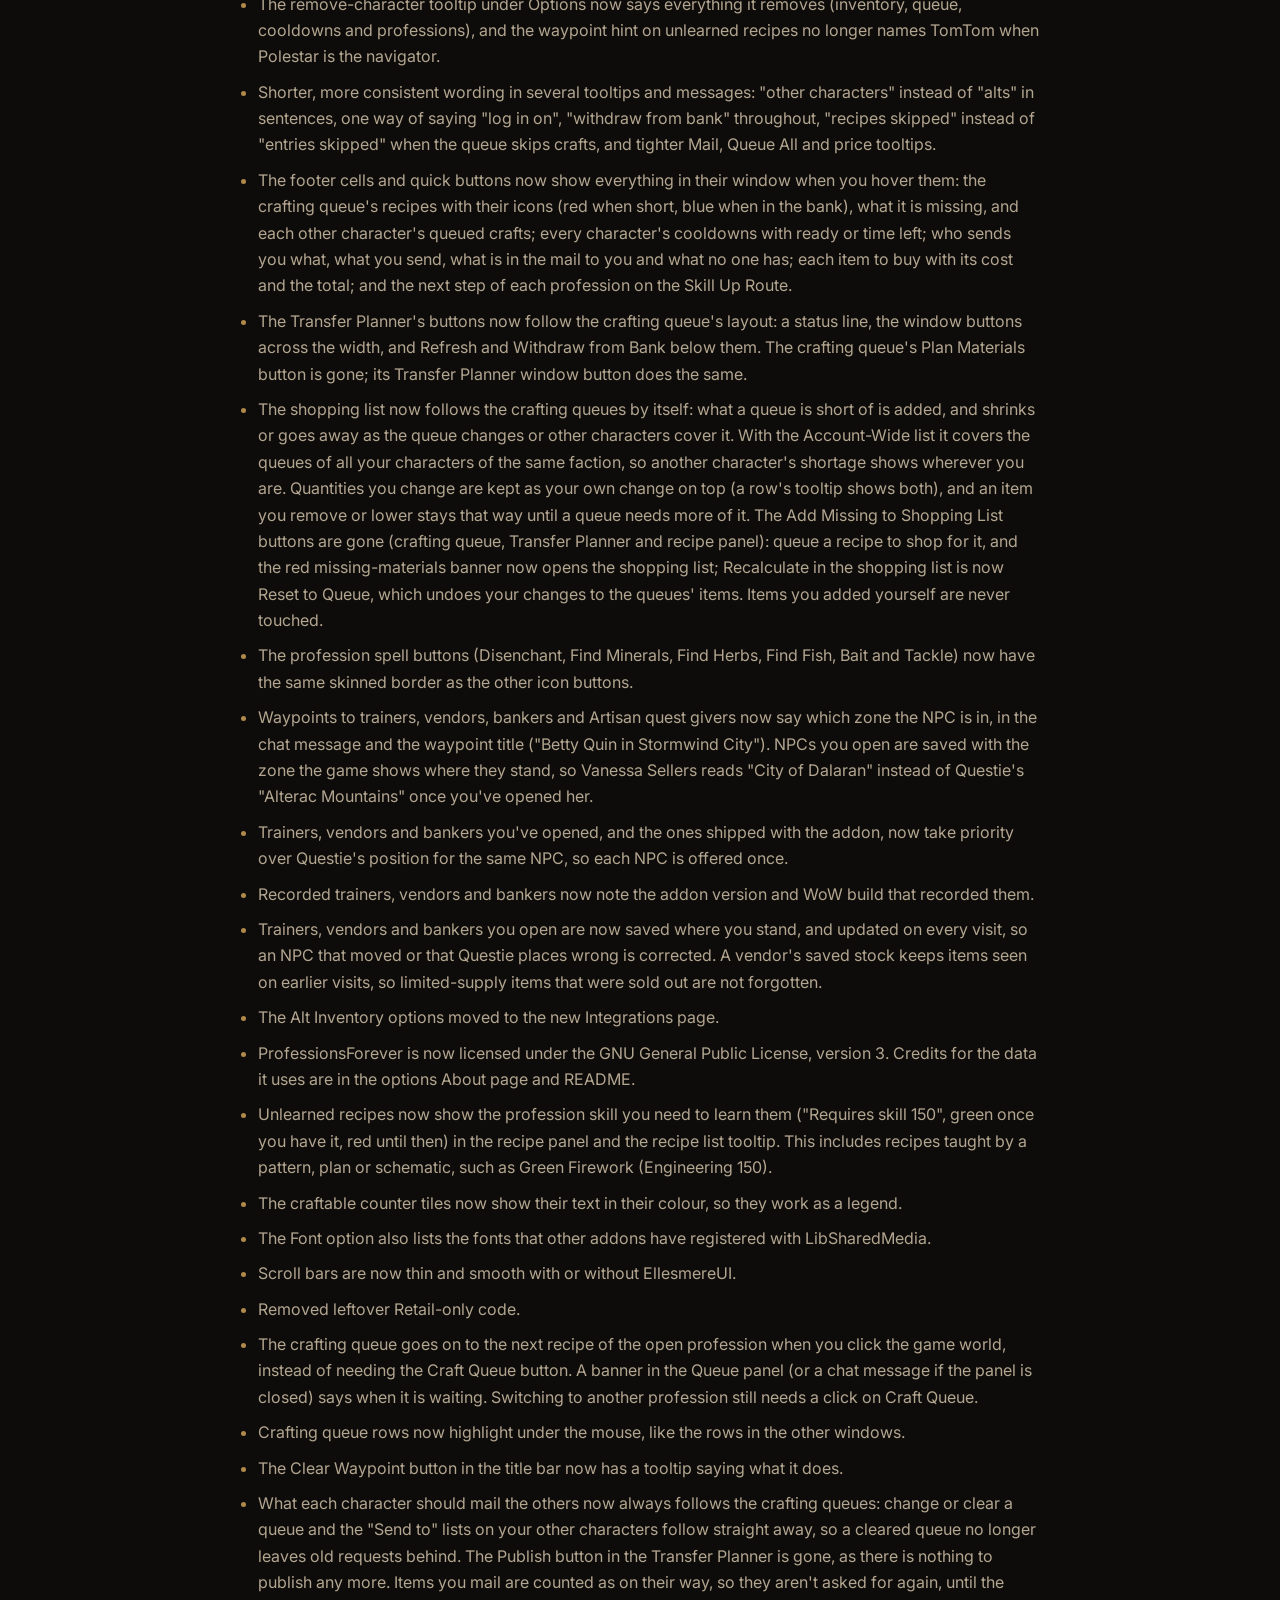
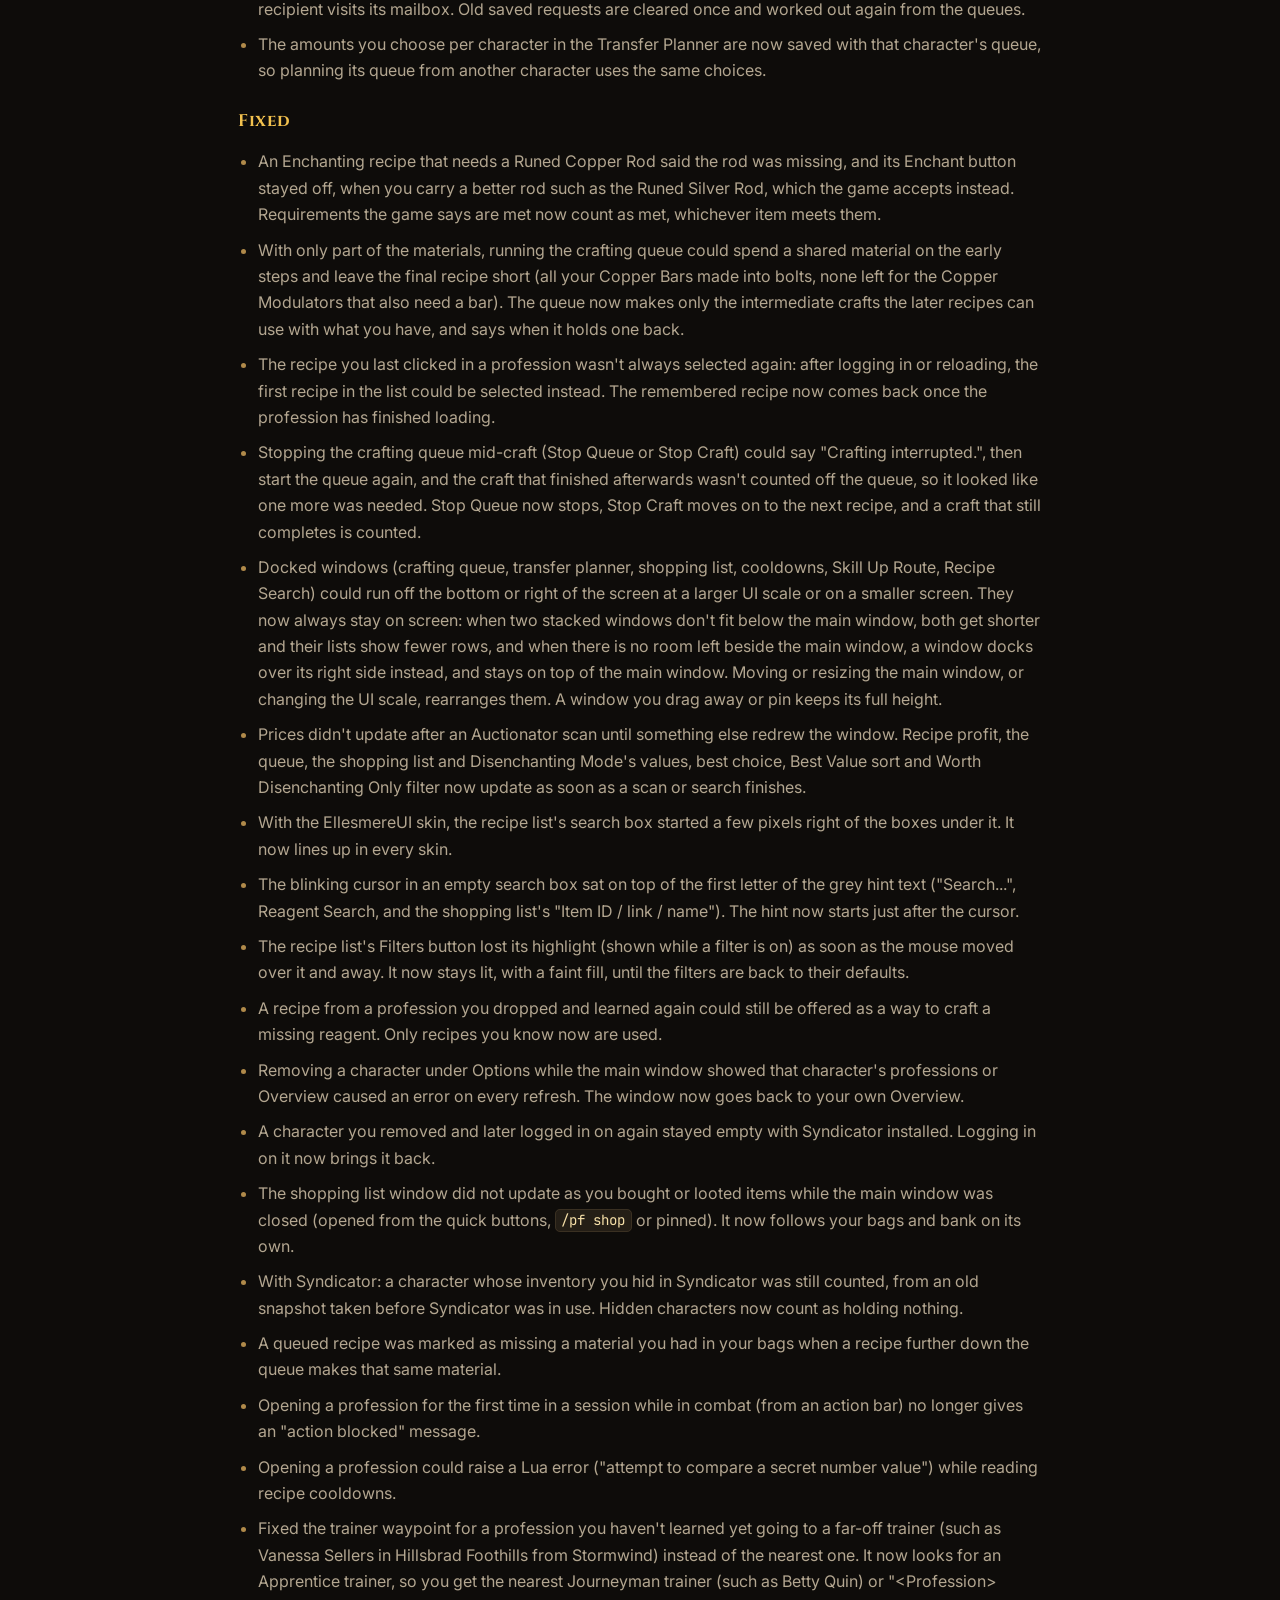
==== commit 0d96721f: "Update website for 0.10.6: changelog, Recipe Scout, new What's New screenshot" ====
--- a/changelog.html
+++ b/changelog.html
@@ -6,7 +6,7 @@
 	<title>Changelog: ProfessionsForever</title>
 	<meta name="description" content="Every ProfessionsForever release and what changed in it.">
 	<meta name="theme-color" content="#0e0c0a">
-	<link rel="canonical" href="https://professionsforever.github.io/Professions_Forever-website/changelog.html">
+	<link rel="canonical" href="https://professionsforever.github.io/changelog.html">
 	<link rel="icon" type="image/png" href="assets/favicon.png">
 	<link rel="preconnect" href="https://fonts.googleapis.com">
 	<link rel="preconnect" href="https://fonts.gstatic.com" crossorigin>
@@ -41,6 +41,7 @@
 		<h1 style="font-family: var(--font-head); font-size: clamp(2rem, 5vw, 2.8rem); margin: 0 0 14px;">Changelog</h1>
 		<p class="lead">Every release and what changed in it. Download it from <a href="https://www.curseforge.com/wow/addons/professionsforever">CurseForge</a> or <a href="https://github.com/ProfessionsForever/Professions_Forever/releases">GitHub Releases</a>.</p>
 		<ul class="toc-versions">
+			<li><a href="#v0-10-6">0.10.6</a></li>
 			<li><a href="#v0-10-5">0.10.5</a></li>
 			<li><a href="#v0-10-4">0.10.4</a></li>
 			<li><a href="#v0-10-3">0.10.3</a></li>
@@ -52,7 +53,43 @@
 			<li><a href="#v0-9-2">0.9.2</a></li>
 			<li><a href="#v0-9-1">0.9.1</a></li>
 		</ul>
-<h2 id="v0-10-5">0.10.5 <span class="badge">LATEST</span></h2>
+<h2 id="v0-10-6">0.10.6 <span class="badge">LATEST</span></h2>
+<h3>Added</h3>
+<ul>
+<li><strong>Recipe Scout:</strong> entering a zone opens a window listing the recipes you have not learned that you can get there: sold by a vendor (marked Limited Supply), taught by a trainer, rewarded by a quest, or dropped by a creature or held by a chest or other object, with the skill each needs. Inside a dungeon or raid it lists what its creatures and chests drop. It opens once per zone each session, and <code>/pf scout</code> opens it again. Click a recipe to open it, right-click for a waypoint to its vendor, trainer, quest giver or drop, Shift-click to ignore it in that zone for this character (Show Ignored lists them again). A recipe you already bought says whether it is in your bags, bank or mailbox. Recipes of a specialization you do not have, creatures friendly to your side, Darkmoon Faire merchants while the faire is elsewhere and Winter Veil vendors outside the Feast of Winter Veil are left out. The Drops dropdown lists all drops, only the recipes that drop nowhere but in the zone, or none. The window reopens where you dragged it, and its pin keeps it open and lists each zone you enter. Opening a vendor records which recipes it sells in a limited supply, and the window follows that. Options, General, Recipe Scout turns off opening on its own, pins the window and chooses what it lists.
+</li>
+<li><strong>Quest and drop sources:</strong> the recipe tooltip and the recipe panel name the quest and quest giver for 103 quest recipes, and the creatures, objects and dungeons a recipe drops in. Ctrl-click sets a waypoint to the giver, the drop or the dungeon's entrance when no trainer or vendor is known.
+</li>
+<li><strong>Auctionator Search button:</strong> while the auction house is open, a Search button in the recipe panel searches Auctionator's Shopping tab for what the recipe makes and each of its reagents, as Auctionator's own button does on Blizzard's window. Options, Integrations, Auctionator turns it off.
+</li>
+<li><strong>One-Click Fishing, lure key:</strong> under Options, One-Click Fishing, hold Shift, Ctrl or Alt with the Fishing Key to do the opposite of Automatically Apply Your Best Lure: Skip the Lure While Holding casts without putting a lure on, or, with Automatically Apply Your Best Lure off, Add a Lure While Holding puts your best lure on first.
+</li>
+</ul>
+<h3>Changed</h3>
+<ul>
+<li><strong>Font:</strong> the default font is now Game Default, the game's own font for your client's language, so Korean, Chinese and Russian text shows. Options, Theme, Font.
+</li>
+<li><strong>Vendors:</strong> 52 more vendors, 7 trainers and 3 bankers recorded in Forever are built in, and the vendors' limited supplies follow what Forever's vendors really sell.
+</li>
+<li>General fixes and performance refactors.
+</li>
+</ul>
+<h3>Fixed</h3>
+<ul>
+<li><strong>Crates and Writs, Held:</strong> a crate's fill has a box around it, showing it opens a list of fills. With the number box set to more than one, Fill counts it down by one.
+</li>
+<li><strong>Shift-click:</strong> in the addon's windows, Shift-click only links the item or recipe (or searches it in Auctionator's Shopping tab), and no longer also adds a reagent to the shopping list, opens a recipe or a shopping list item, fills the Transfer Planner's request row, or tracks a recipe while the auction house is open.
+</li>
+<li><strong>Shift-click a recipe:</strong> with no chat box open, it tracks the recipe in the objective tracker, as Blizzard's window does, an unlearned one too, instead of setting a waypoint. Ctrl-click still sets the waypoint.
+</li>
+<li><strong>Auctionator search with a box selected:</strong> Shift-clicking an item searches it in Auctionator's Shopping tab even while the cursor is in the recipe panel's Qty box, the shopping list's boxes, Recipe Search or the Transfer form.
+</li>
+<li><strong>Supply Officers:</strong> Tamelyn Aldridge and the other Supply Officers are no longer named as selling recipes on recipe tooltips, the recipe panel and its waypoint.
+</li>
+<li><strong>Tooltip preview:</strong> the Disenchantable Gear sample in Options, Tooltips no longer shows the Linen Cloth sample's Crafts Into lines.
+</li>
+</ul>
+<h2 id="v0-10-5">0.10.5</h2>
 <h3>Added</h3>
 <ul>
 <li><strong>Crates and Writs:</strong> a new window (footer cell, quick button or <code>/pf crates</code>) lists the Waylaid Crates and Craftsman's Writs your characters hold, with what each pays, the cheapest way to fill it and the cost per Merchant's Favor or per reputation. Queue, Shop, Fill and Waypoint buttons act on a row, and a crate you hold several of has a box for how many to fill. Buy Crates and Buy Writs show what one bought at the auction house would cost once filled; Shop adds it to the shopping list and Ctrl-click searches the auction house. Crate and writ tooltips show the same pay and fill costs (Options, Tooltips, Crates and Writs).
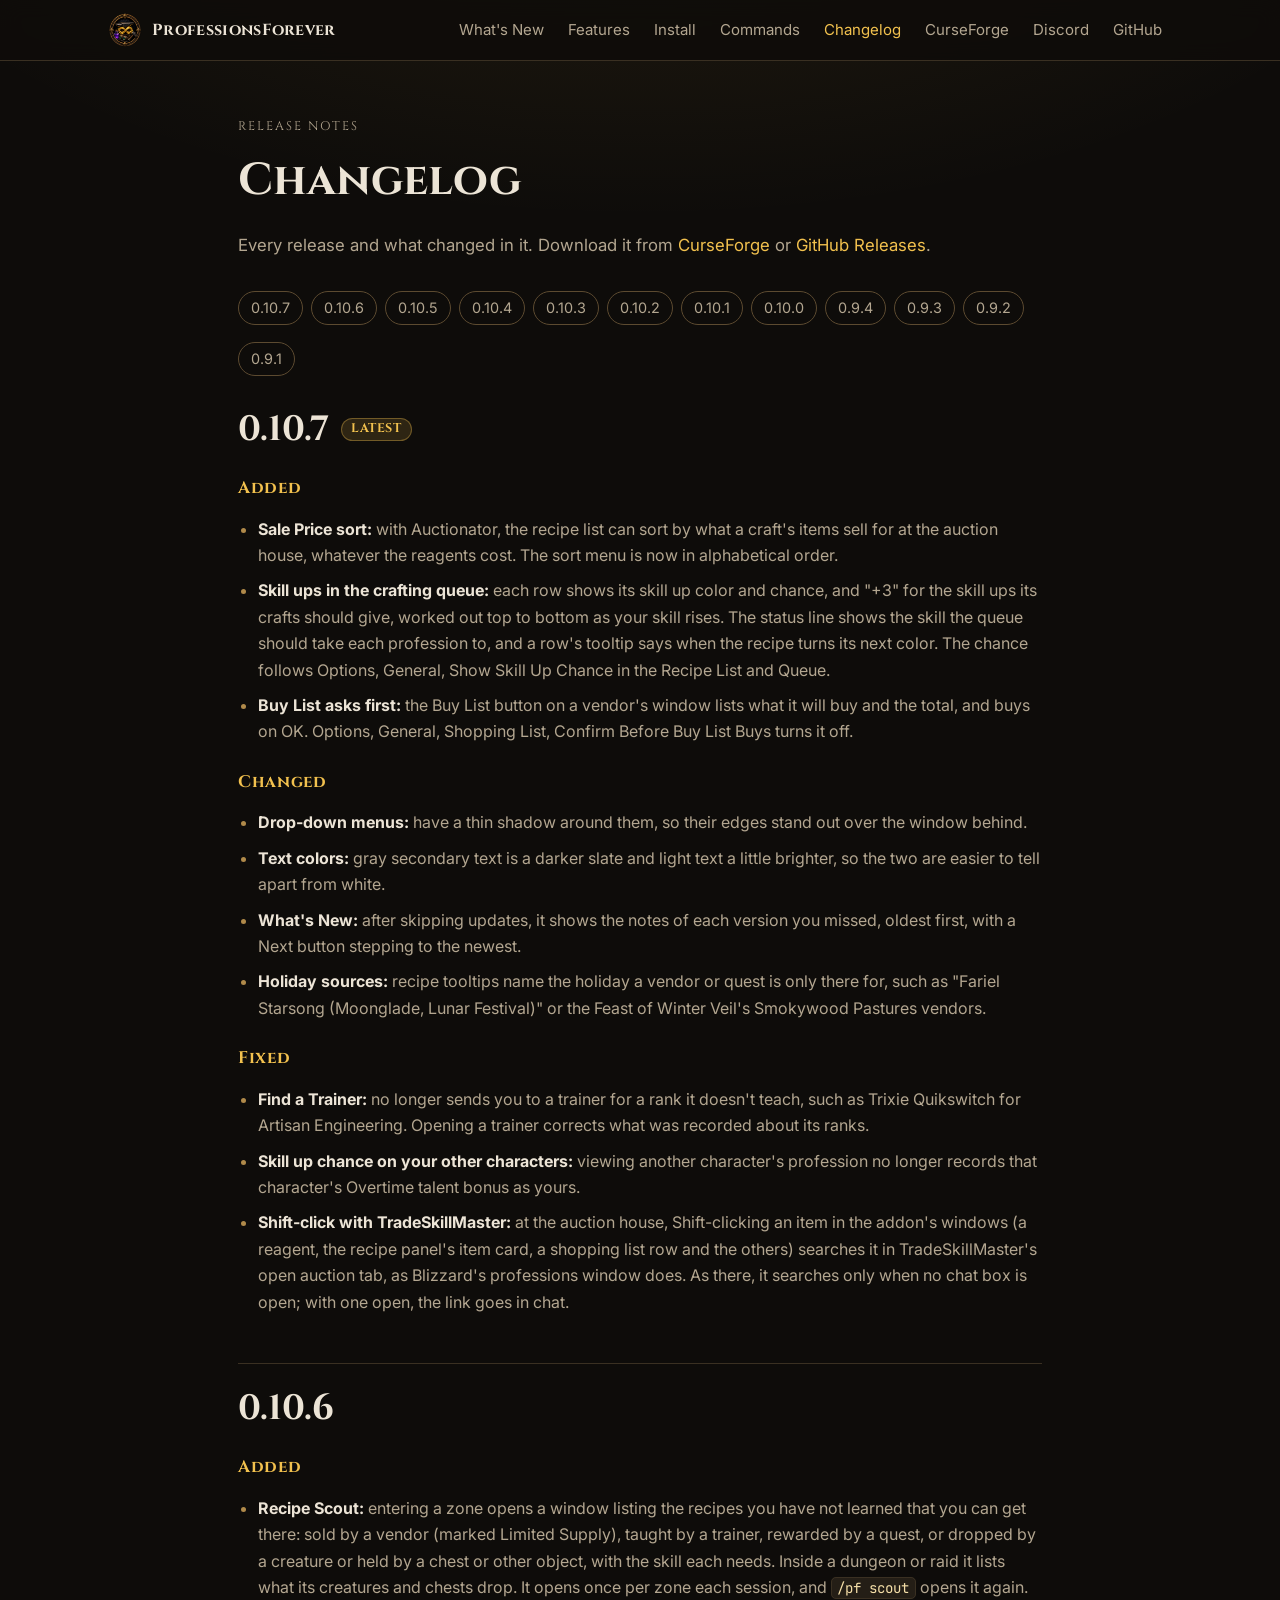
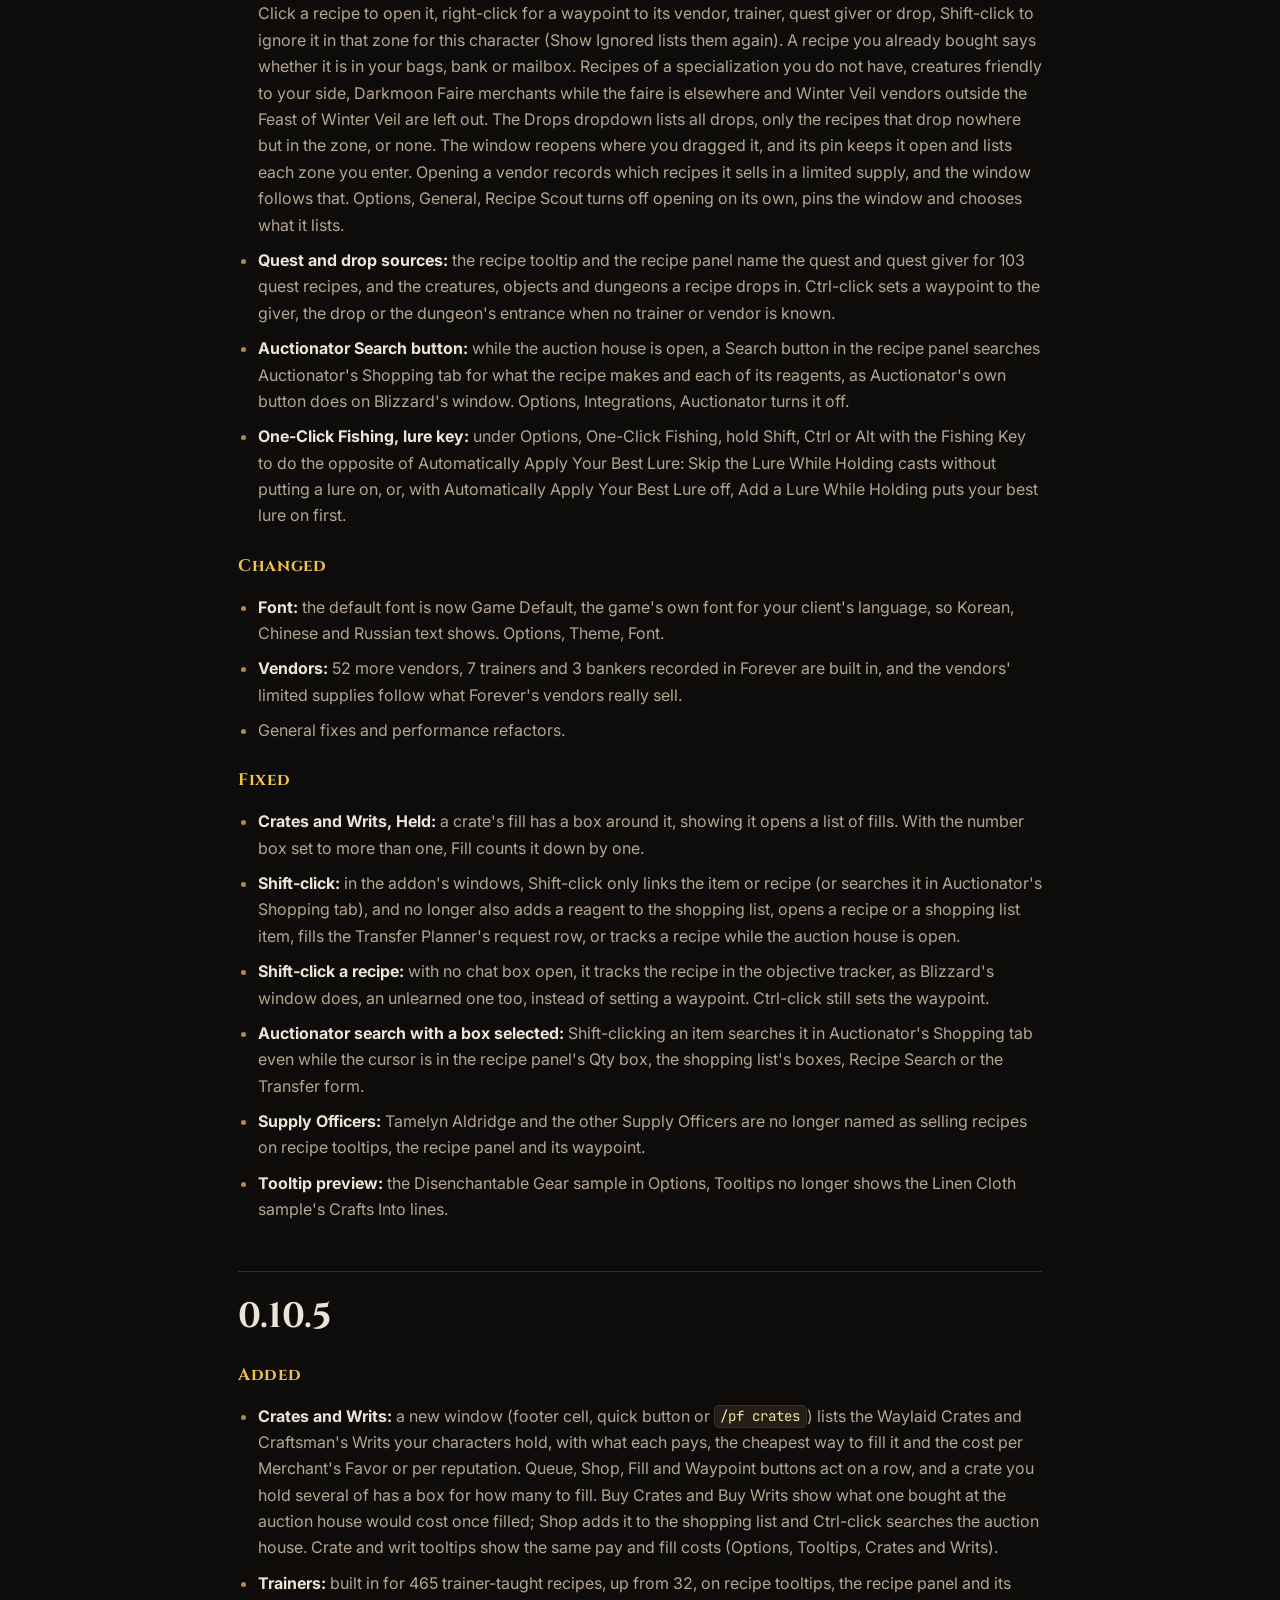
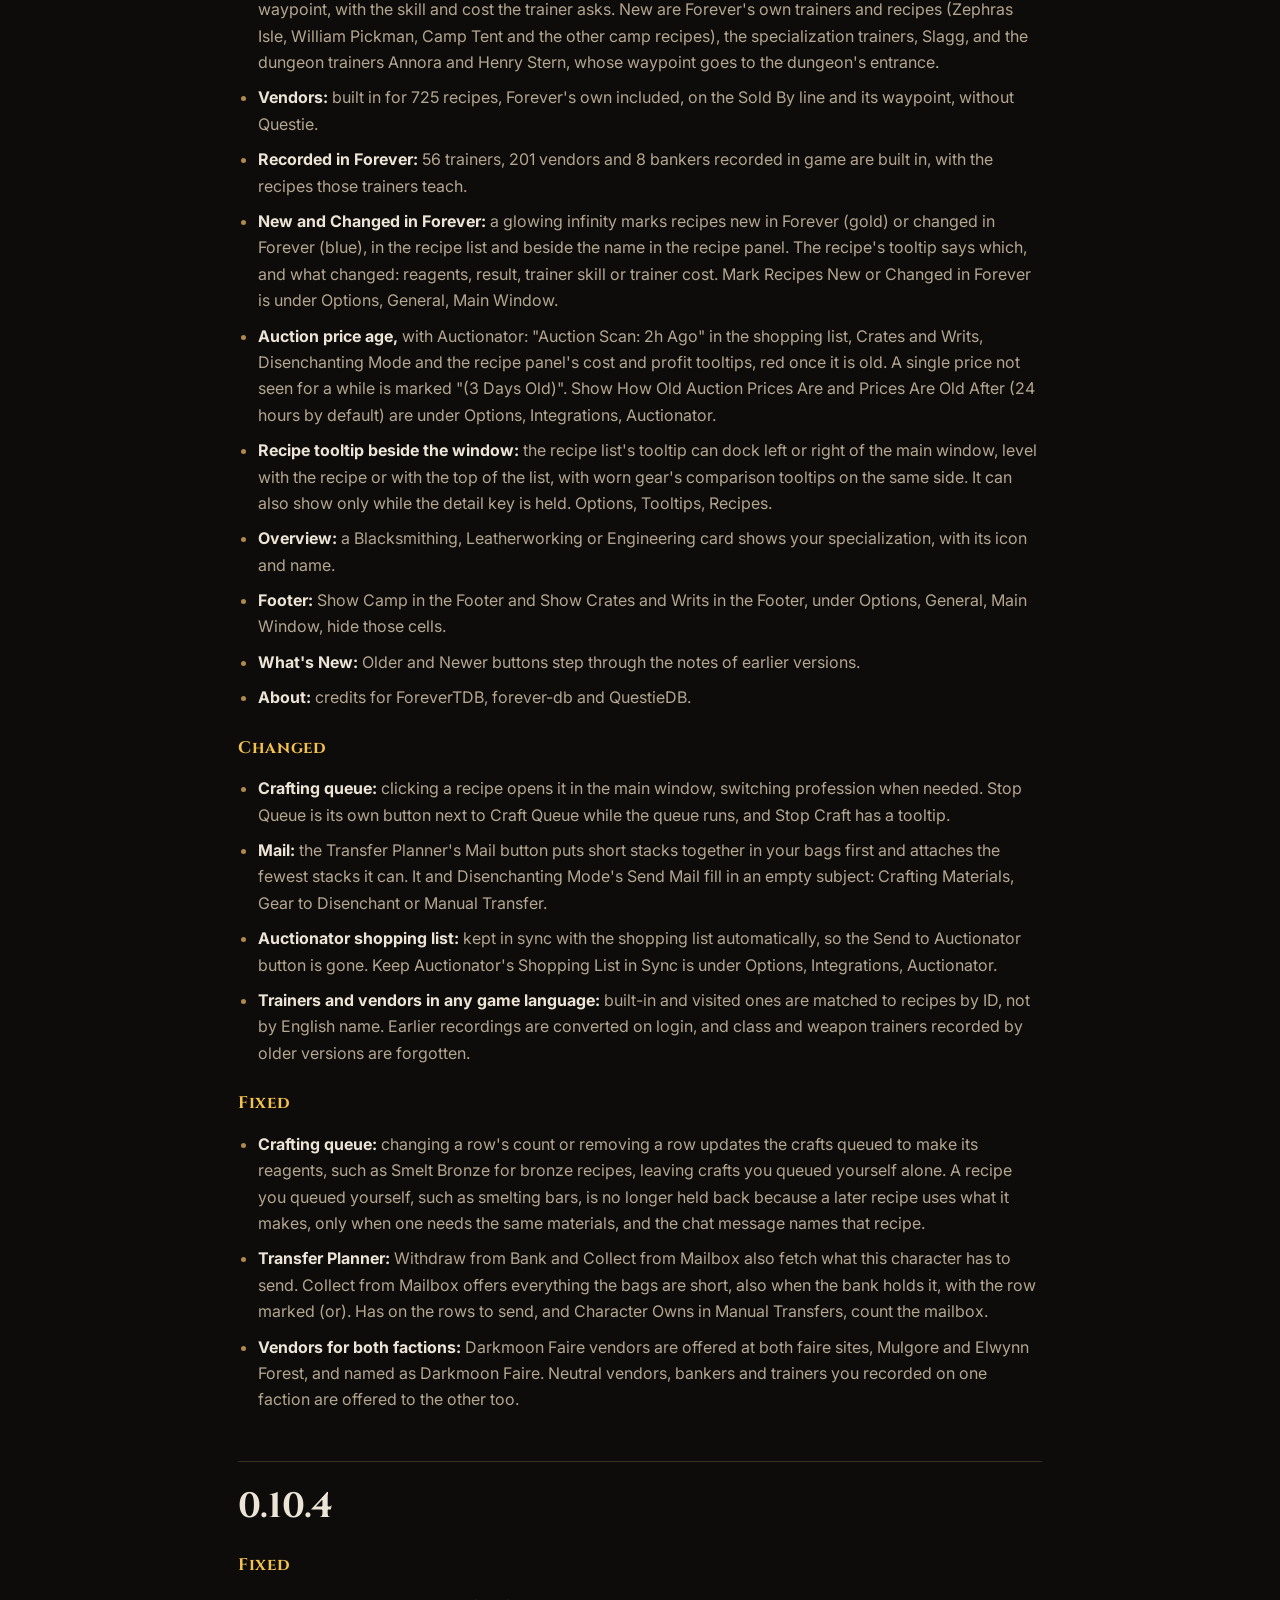
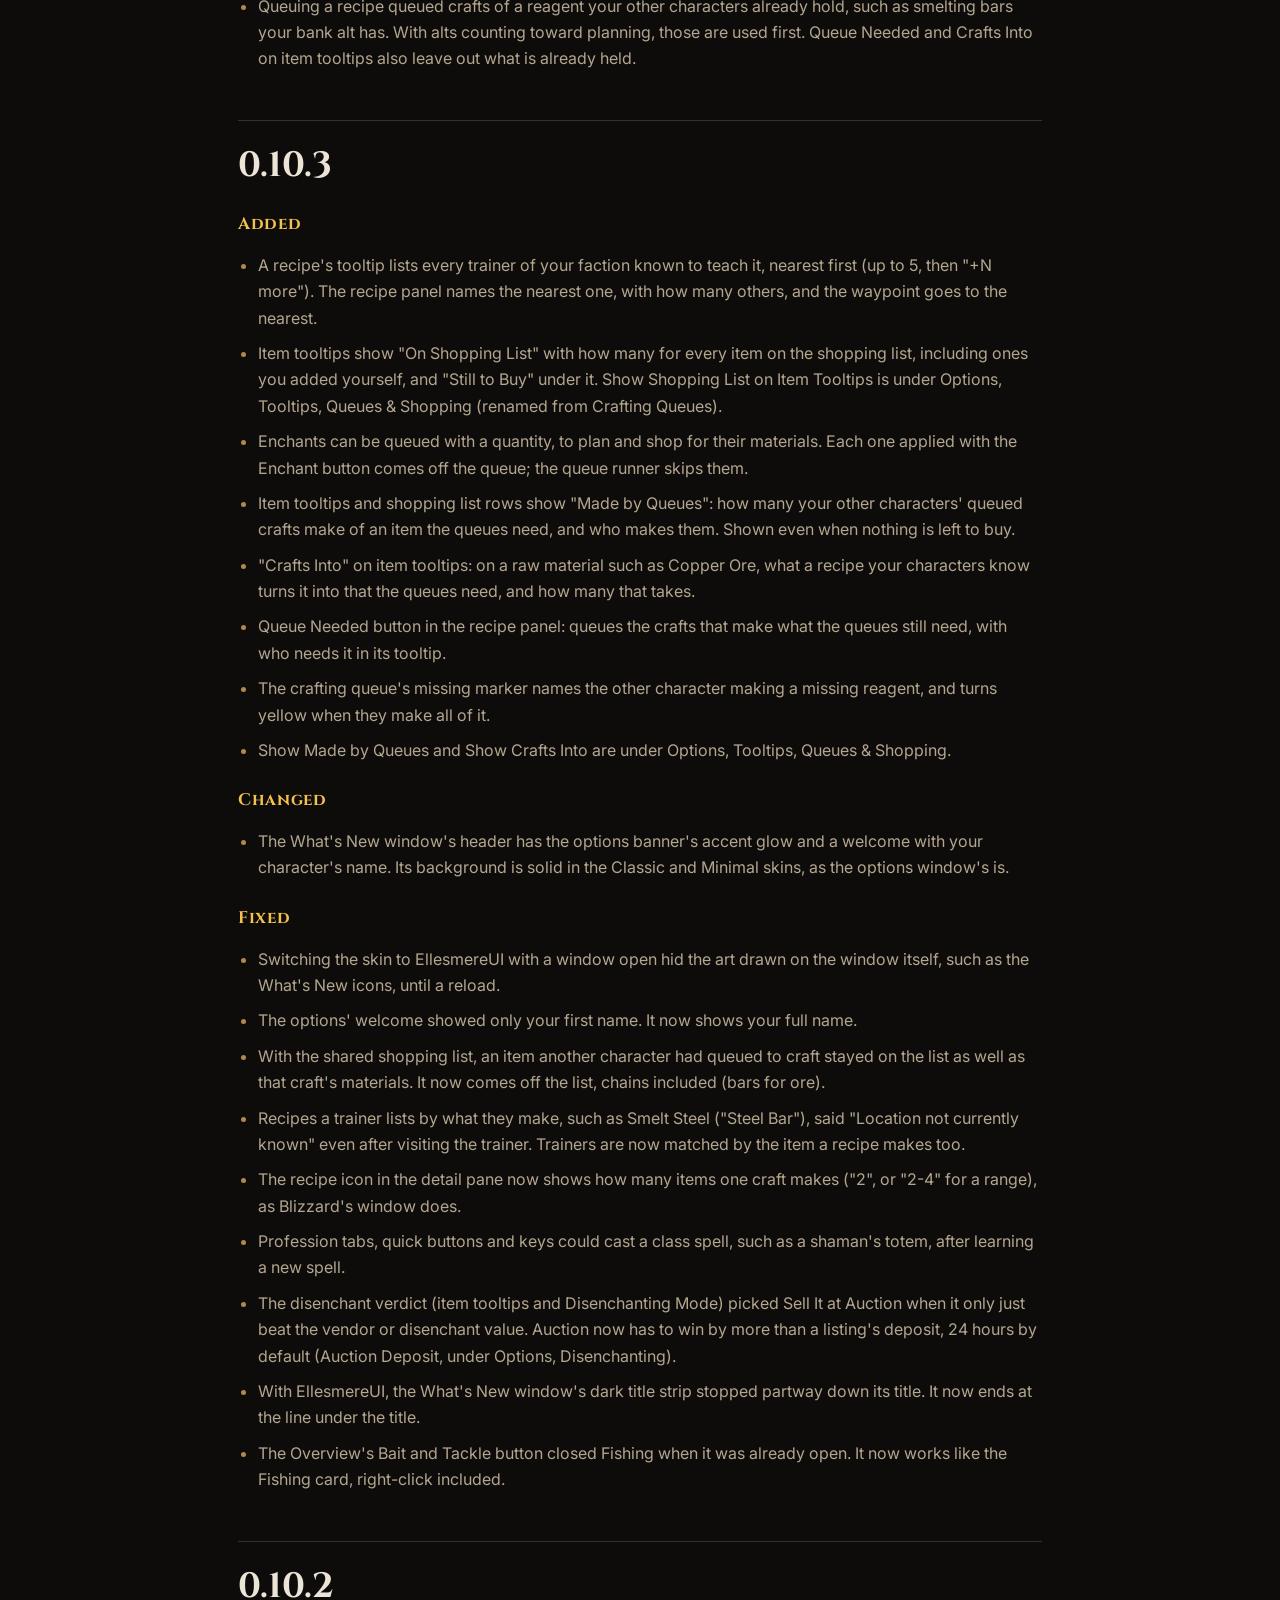
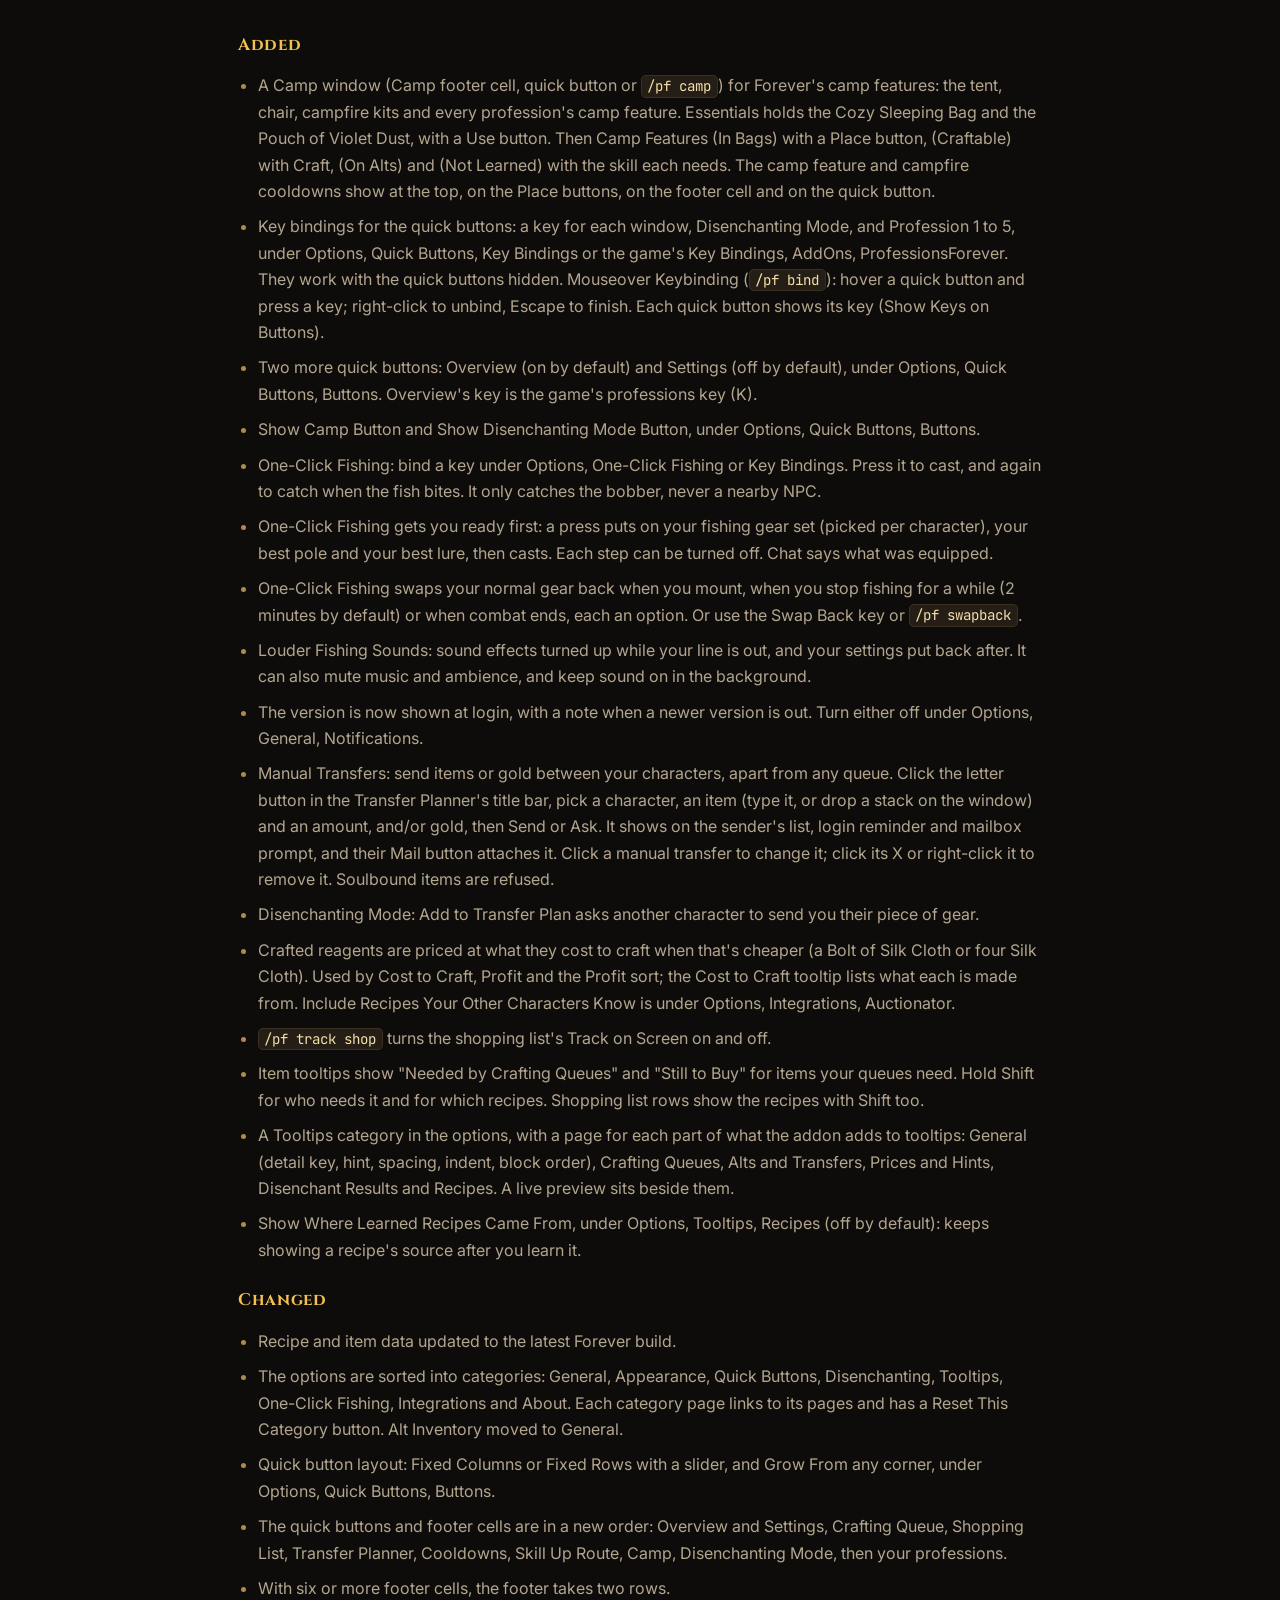
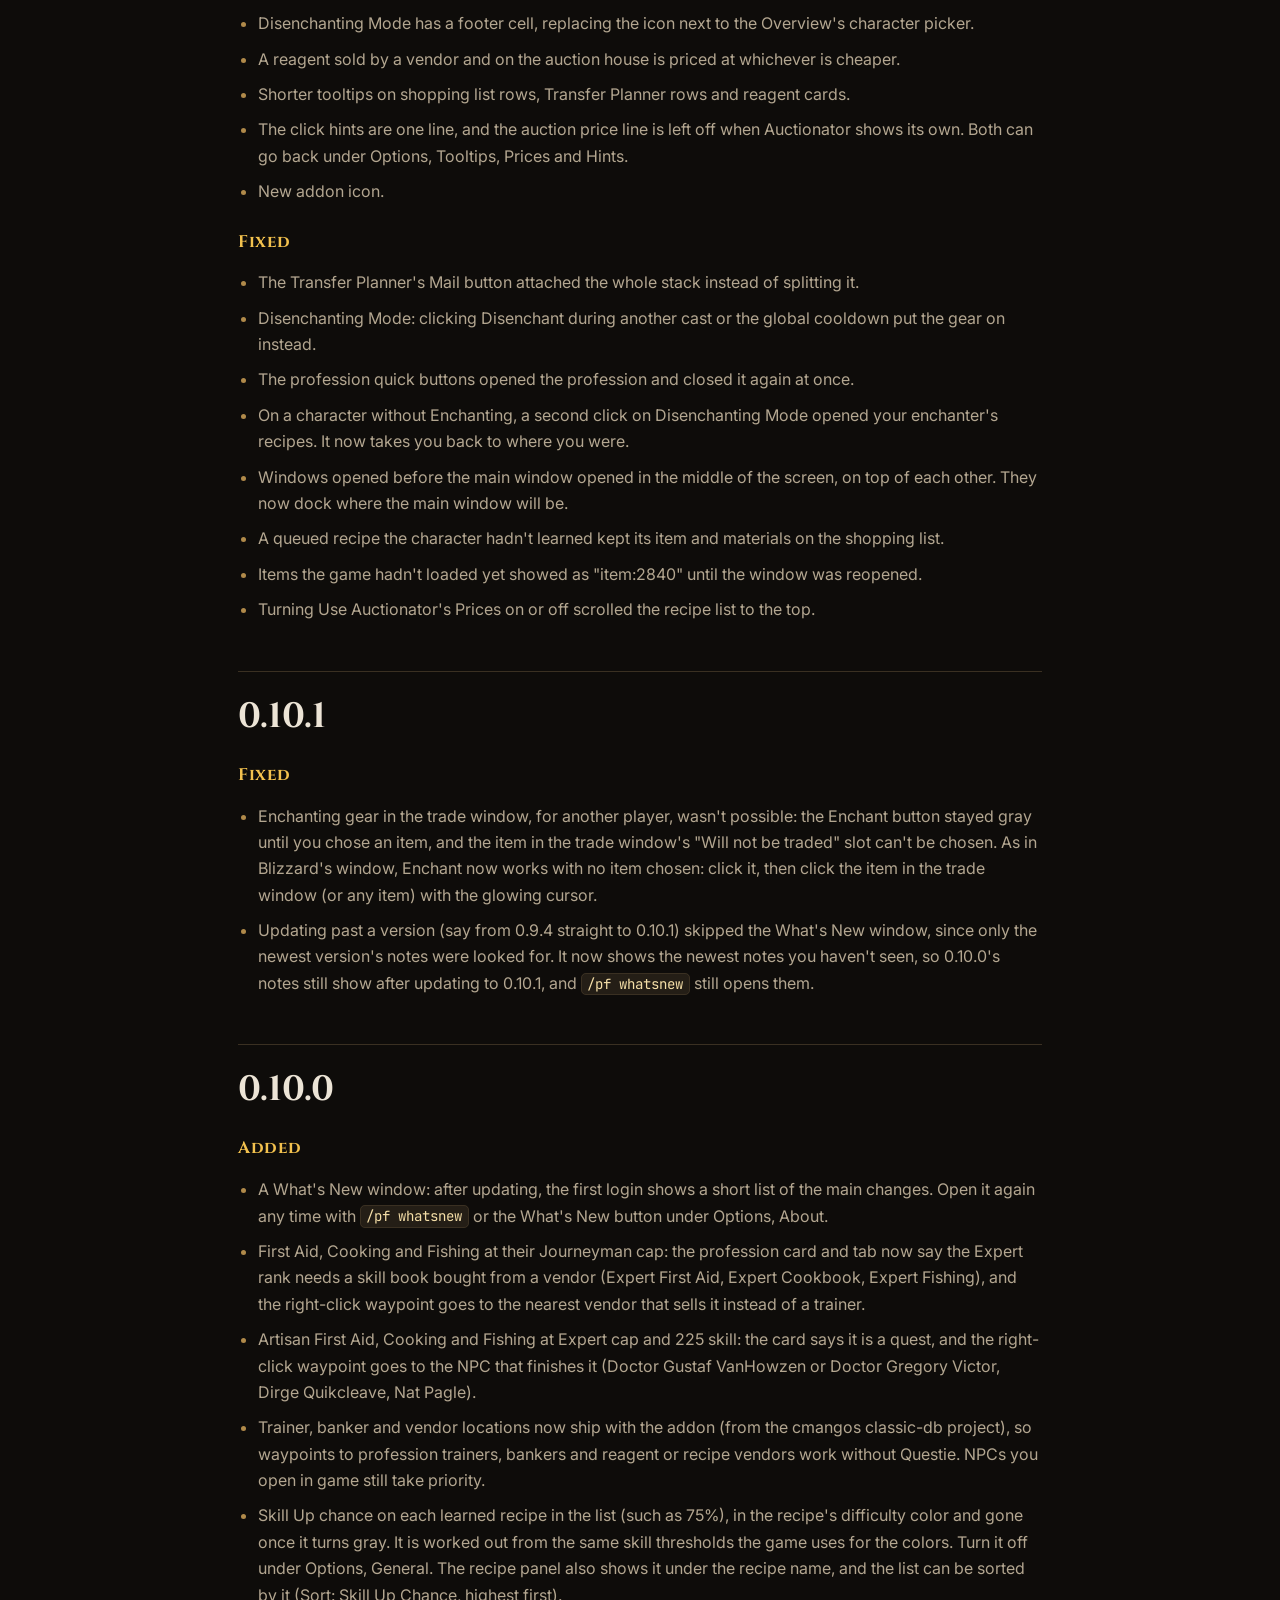
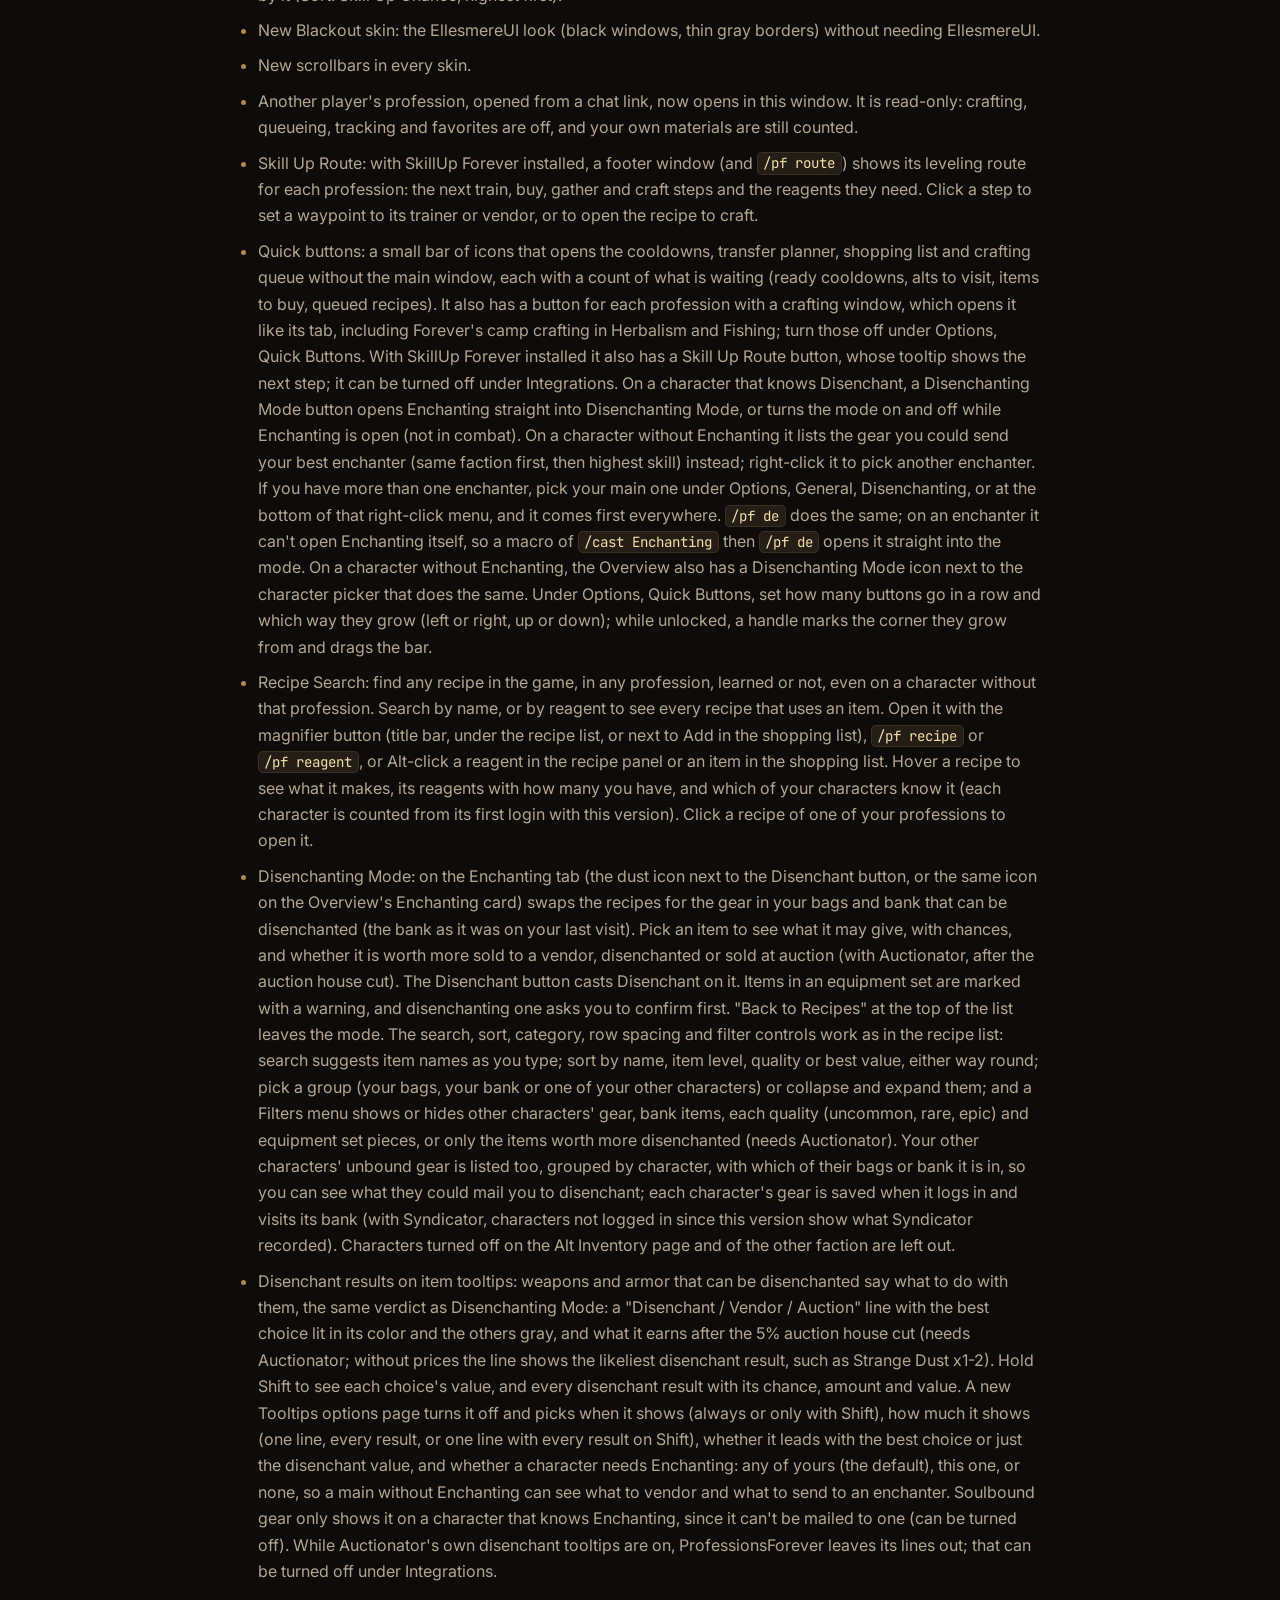
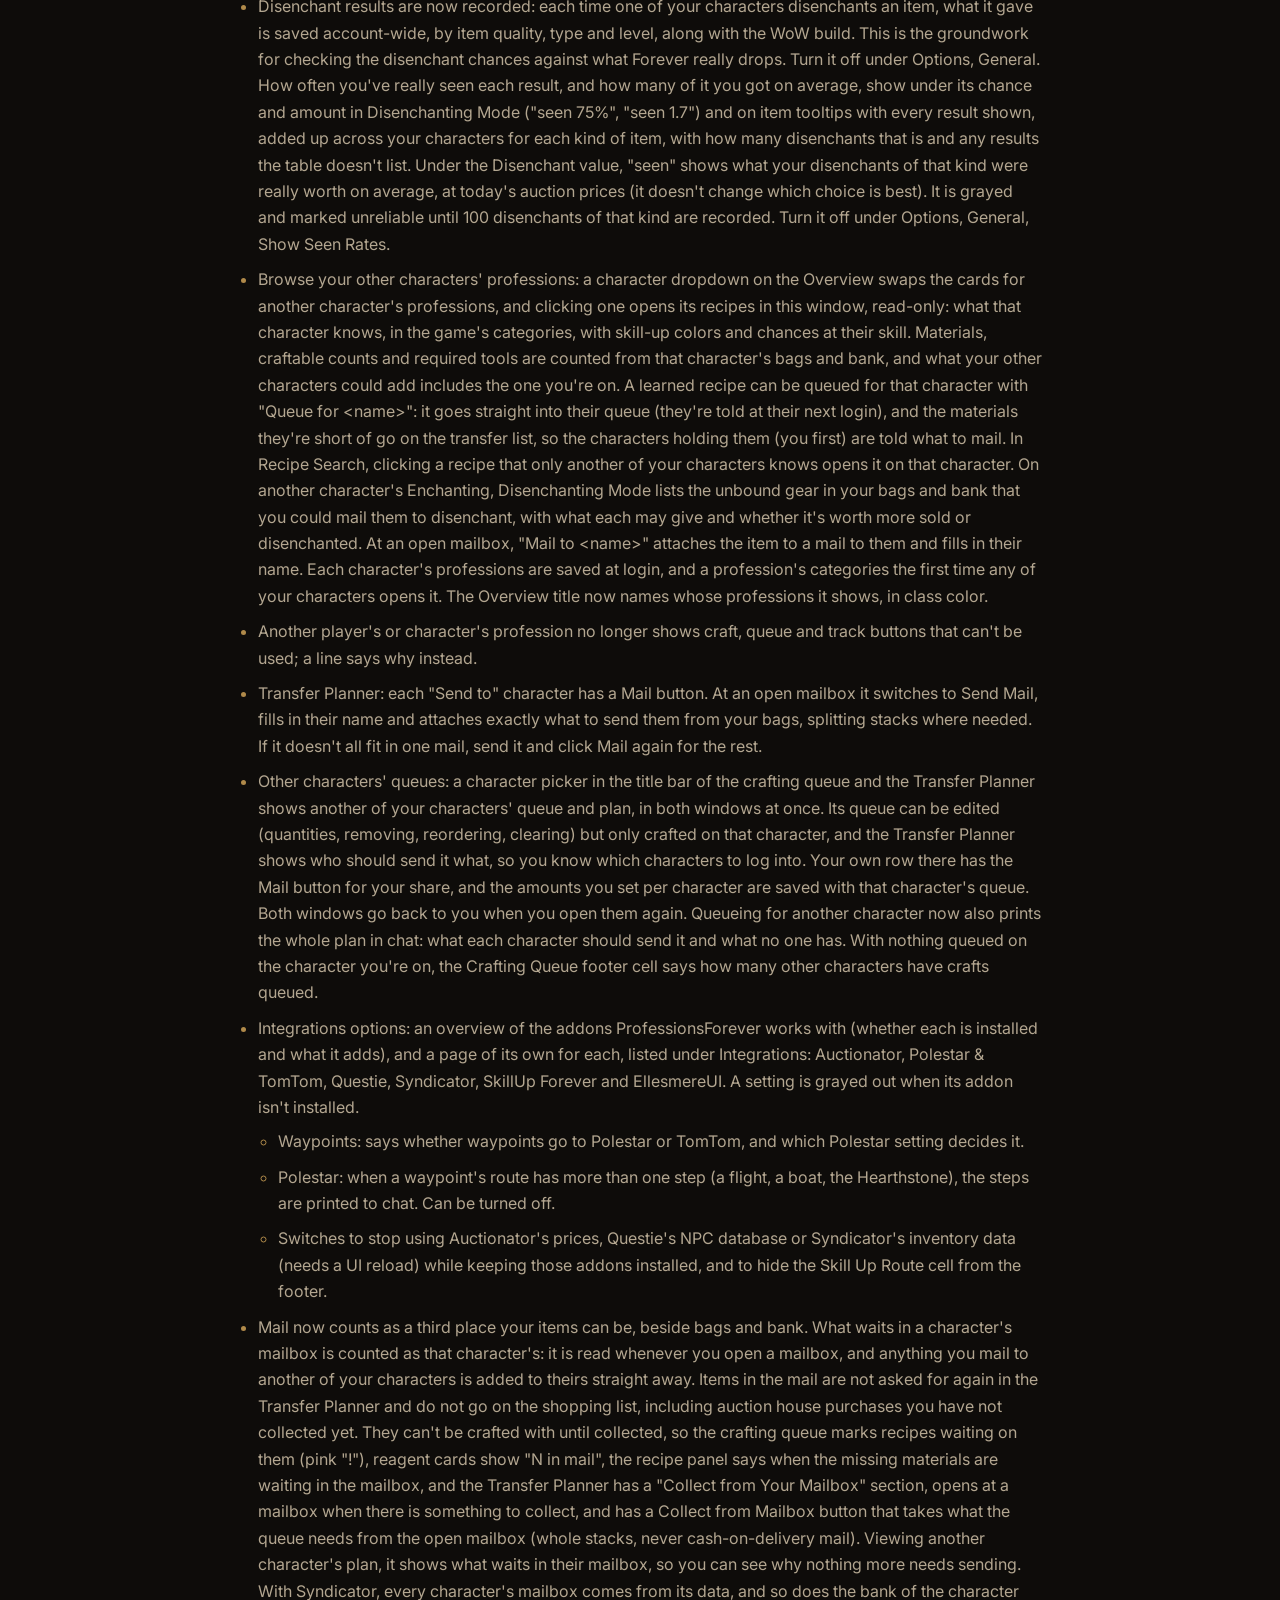
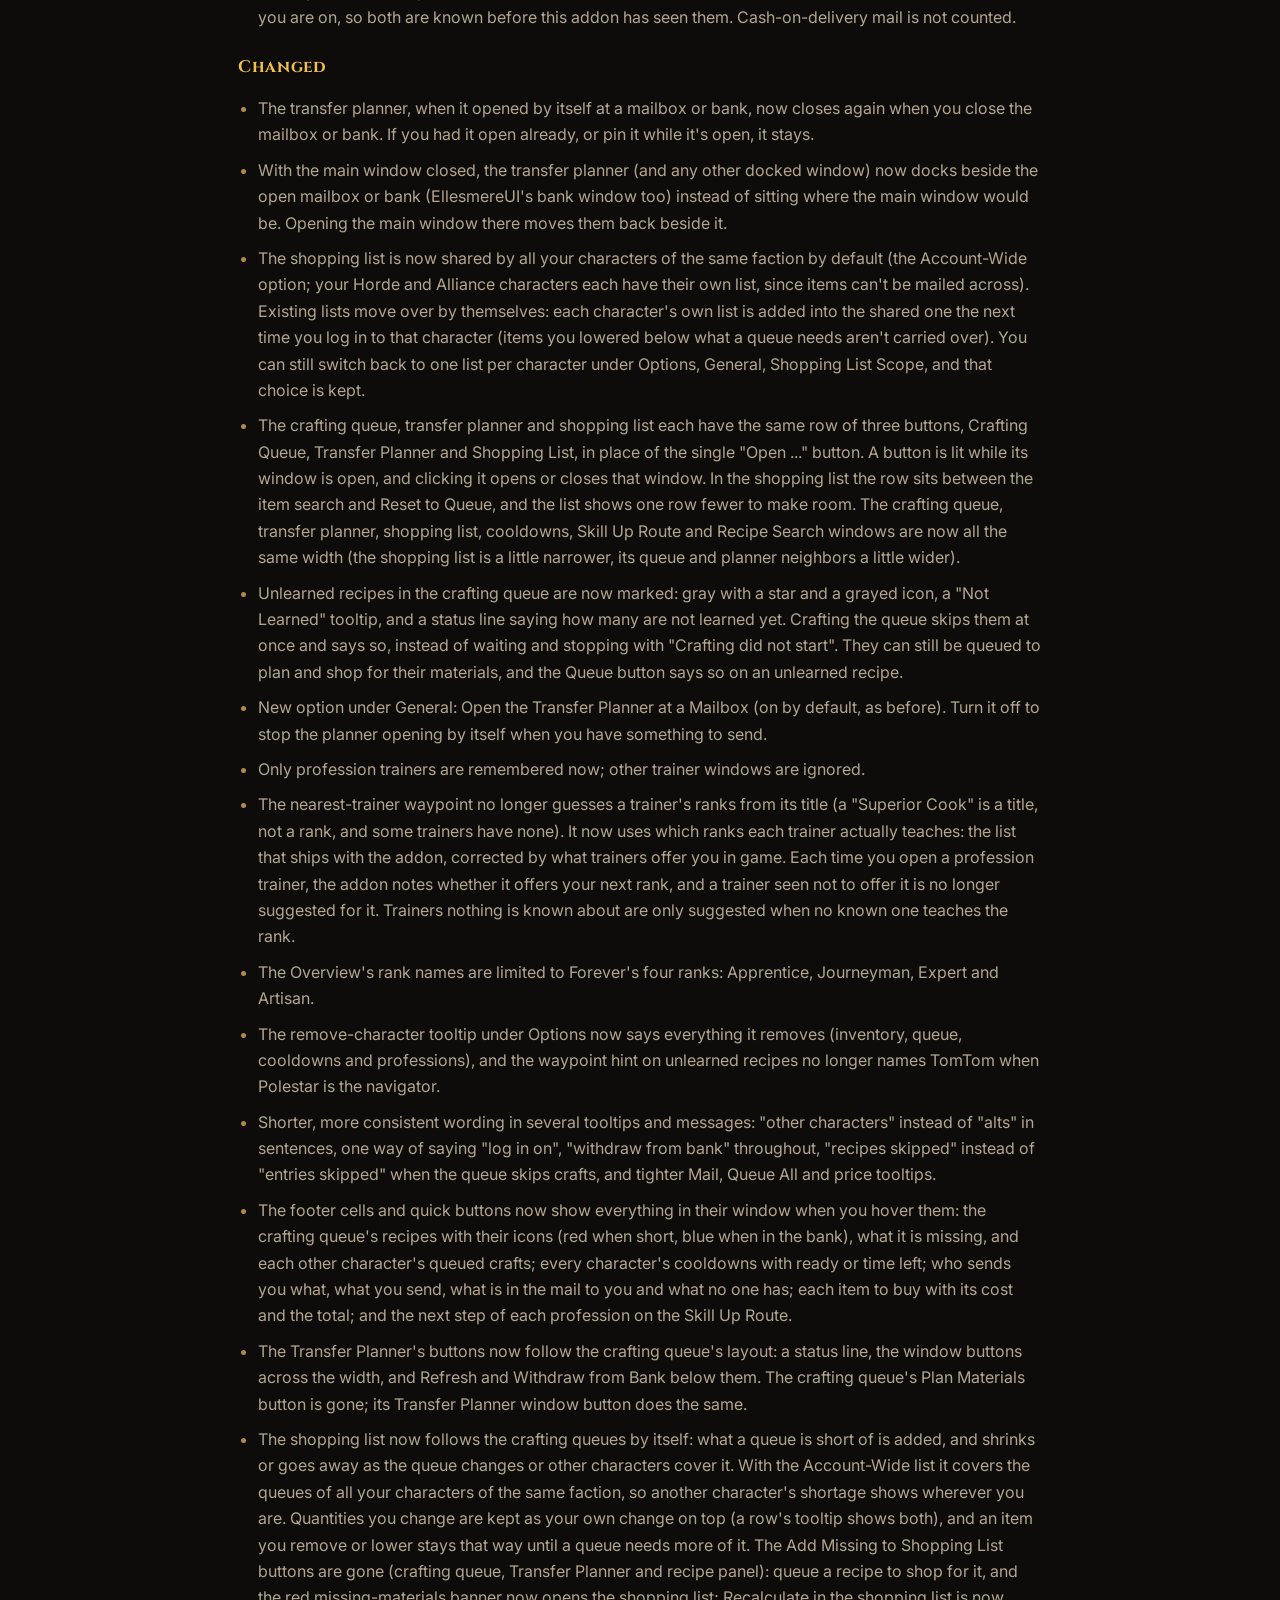
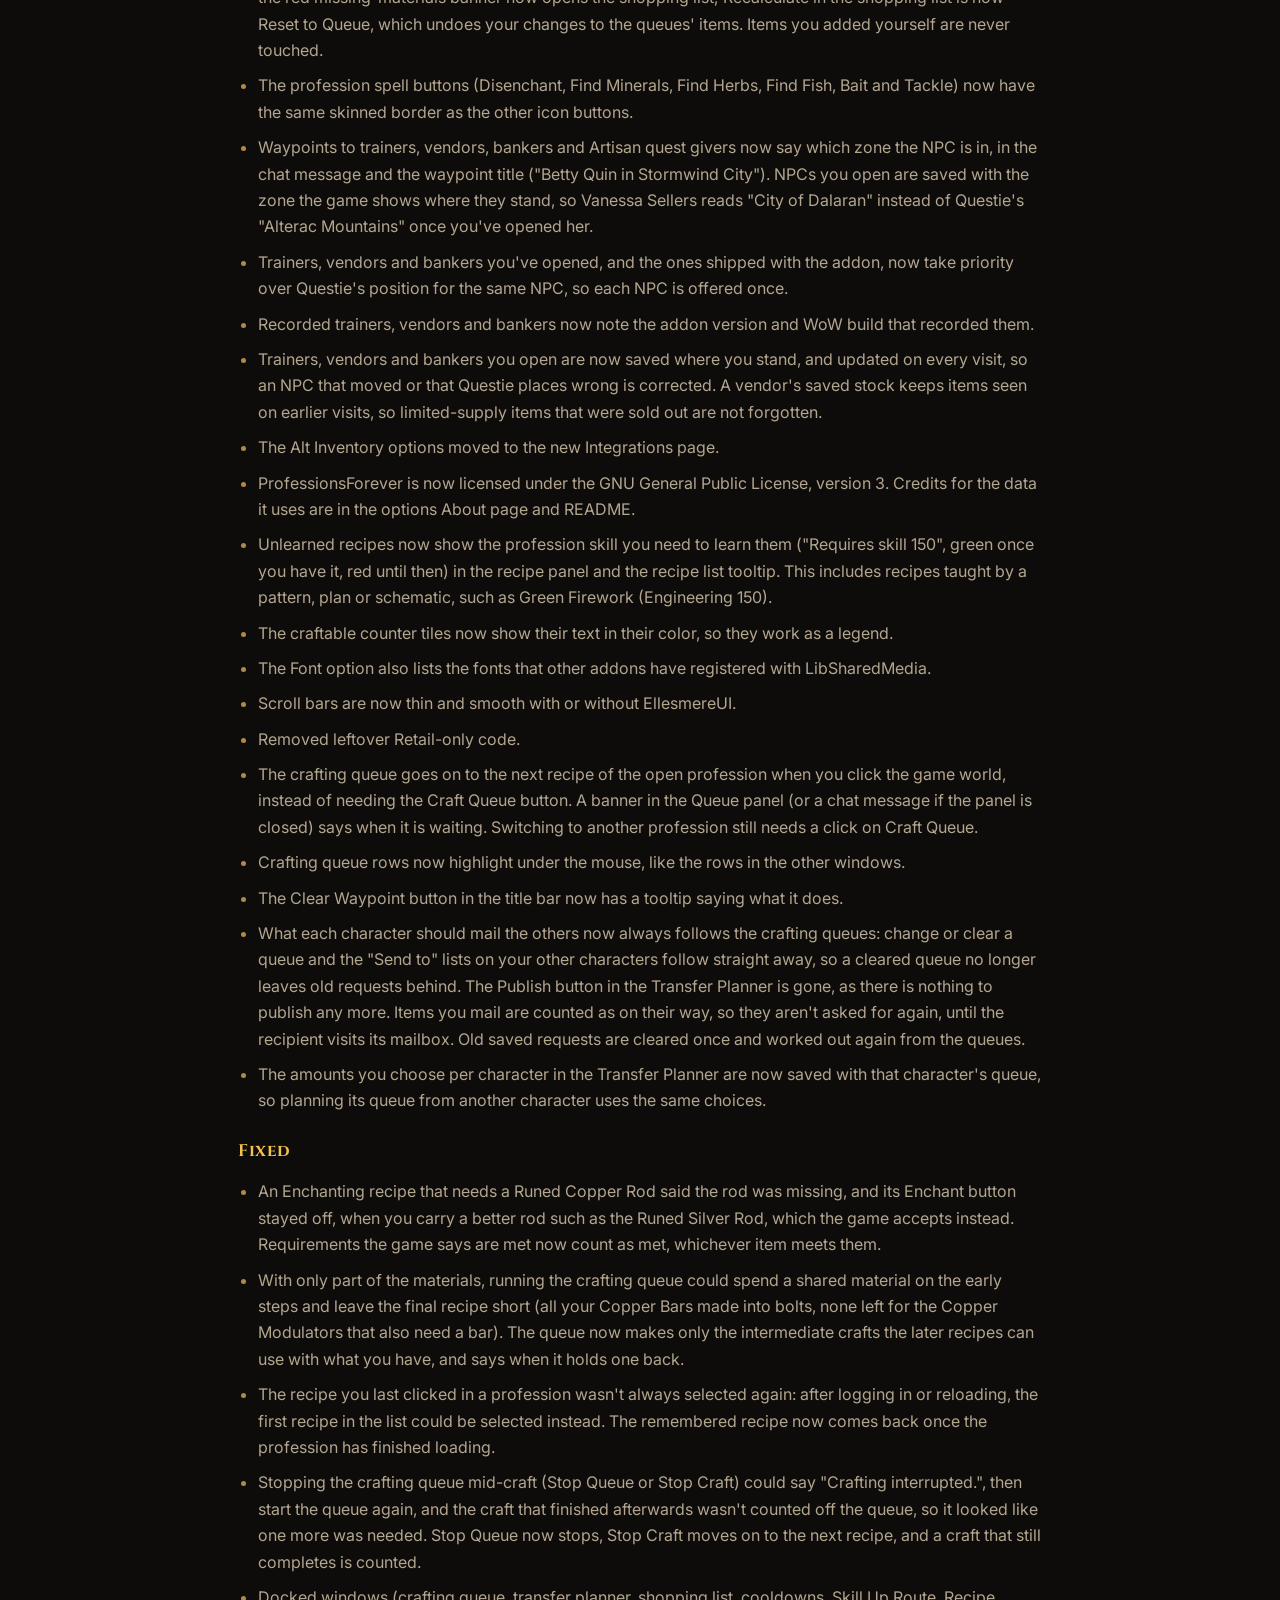
==== commit afd59d6f: "Update website for 0.10.7: changelog, New in 0.10.7, skill ups, Sale Price sort, Buy List, holiday s" ====
--- a/changelog.html
+++ b/changelog.html
@@ -41,6 +41,7 @@
 		<h1 style="font-family: var(--font-head); font-size: clamp(2rem, 5vw, 2.8rem); margin: 0 0 14px;">Changelog</h1>
 		<p class="lead">Every release and what changed in it. Download it from <a href="https://www.curseforge.com/wow/addons/professionsforever">CurseForge</a> or <a href="https://github.com/ProfessionsForever/Professions_Forever/releases">GitHub Releases</a>.</p>
 		<ul class="toc-versions">
+			<li><a href="#v0-10-7">0.10.7</a></li>
 			<li><a href="#v0-10-6">0.10.6</a></li>
 			<li><a href="#v0-10-5">0.10.5</a></li>
 			<li><a href="#v0-10-4">0.10.4</a></li>
@@ -53,7 +54,37 @@
 			<li><a href="#v0-9-2">0.9.2</a></li>
 			<li><a href="#v0-9-1">0.9.1</a></li>
 		</ul>
-<h2 id="v0-10-6">0.10.6 <span class="badge">LATEST</span></h2>
+<h2 id="v0-10-7">0.10.7 <span class="badge">LATEST</span></h2>
+<h3>Added</h3>
+<ul>
+<li><strong>Sale Price sort:</strong> with Auctionator, the recipe list can sort by what a craft's items sell for at the auction house, whatever the reagents cost. The sort menu is now in alphabetical order.
+</li>
+<li><strong>Skill ups in the crafting queue:</strong> each row shows its skill up color and chance, and "+3" for the skill ups its crafts should give, worked out top to bottom as your skill rises. The status line shows the skill the queue should take each profession to, and a row's tooltip says when the recipe turns its next color. The chance follows Options, General, Show Skill Up Chance in the Recipe List and Queue.
+</li>
+<li><strong>Buy List asks first:</strong> the Buy List button on a vendor's window lists what it will buy and the total, and buys on OK. Options, General, Shopping List, Confirm Before Buy List Buys turns it off.
+</li>
+</ul>
+<h3>Changed</h3>
+<ul>
+<li><strong>Drop-down menus:</strong> have a thin shadow around them, so their edges stand out over the window behind.
+</li>
+<li><strong>Text colors:</strong> gray secondary text is a darker slate and light text a little brighter, so the two are easier to tell apart from white.
+</li>
+<li><strong>What's New:</strong> after skipping updates, it shows the notes of each version you missed, oldest first, with a Next button stepping to the newest.
+</li>
+<li><strong>Holiday sources:</strong> recipe tooltips name the holiday a vendor or quest is only there for, such as "Fariel Starsong (Moonglade, Lunar Festival)" or the Feast of Winter Veil's Smokywood Pastures vendors.
+</li>
+</ul>
+<h3>Fixed</h3>
+<ul>
+<li><strong>Find a Trainer:</strong> no longer sends you to a trainer for a rank it doesn't teach, such as Trixie Quikswitch for Artisan Engineering. Opening a trainer corrects what was recorded about its ranks.
+</li>
+<li><strong>Skill up chance on your other characters:</strong> viewing another character's profession no longer records that character's Overtime talent bonus as yours.
+</li>
+<li><strong>Shift-click with TradeSkillMaster:</strong> at the auction house, Shift-clicking an item in the addon's windows (a reagent, the recipe panel's item card, a shopping list row and the others) searches it in TradeSkillMaster's open auction tab, as Blizzard's professions window does. As there, it searches only when no chat box is open; with one open, the link goes in chat.
+</li>
+</ul>
+<h2 id="v0-10-6">0.10.6</h2>
 <h3>Added</h3>
 <ul>
 <li><strong>Recipe Scout:</strong> entering a zone opens a window listing the recipes you have not learned that you can get there: sold by a vendor (marked Limited Supply), taught by a trainer, rewarded by a quest, or dropped by a creature or held by a chest or other object, with the skill each needs. Inside a dungeon or raid it lists what its creatures and chests drop. It opens once per zone each session, and <code>/pf scout</code> opens it again. Click a recipe to open it, right-click for a waypoint to its vendor, trainer, quest giver or drop, Shift-click to ignore it in that zone for this character (Show Ignored lists them again). A recipe you already bought says whether it is in your bags, bank or mailbox. Recipes of a specialization you do not have, creatures friendly to your side, Darkmoon Faire merchants while the faire is elsewhere and Winter Veil vendors outside the Feast of Winter Veil are left out. The Drops dropdown lists all drops, only the recipes that drop nowhere but in the zone, or none. The window reopens where you dragged it, and its pin keeps it open and lists each zone you enter. Opening a vendor records which recipes it sells in a limited supply, and the window follows that. Options, General, Recipe Scout turns off opening on its own, pins the window and chooses what it lists.
@@ -268,7 +299,7 @@
 <h2 id="v0-10-1">0.10.1</h2>
 <h3>Fixed</h3>
 <ul>
-<li>Enchanting gear in the trade window, for another player, wasn't possible: the Enchant button stayed grey until you chose an item, and the item in the trade window's "Will not be traded" slot can't be chosen. As in Blizzard's window, Enchant now works with no item chosen: click it, then click the item in the trade window (or any item) with the glowing cursor.
+<li>Enchanting gear in the trade window, for another player, wasn't possible: the Enchant button stayed gray until you chose an item, and the item in the trade window's "Will not be traded" slot can't be chosen. As in Blizzard's window, Enchant now works with no item chosen: click it, then click the item in the trade window (or any item) with the glowing cursor.
 </li>
 <li>Updating past a version (say from 0.9.4 straight to 0.10.1) skipped the What's New window, since only the newest version's notes were looked for. It now shows the newest notes you haven't seen, so 0.10.0's notes still show after updating to 0.10.1, and <code>/pf whatsnew</code> still opens them.
 </li>
@@ -284,15 +315,15 @@
 </li>
 <li>Trainer, banker and vendor locations now ship with the addon (from the cmangos classic-db project), so waypoints to profession trainers, bankers and reagent or recipe vendors work without Questie. NPCs you open in game still take priority.
 </li>
-<li>Skill Up chance on each learned recipe in the list (such as 75%), in the recipe's difficulty colour and gone once it turns grey. It is worked out from the same skill thresholds the game uses for the colours. Turn it off under Options, General. The recipe panel also shows it under the recipe name, and the list can be sorted by it (Sort: Skill Up Chance, highest first).
-</li>
-<li>New Blackout skin: the EllesmereUI look (black windows, thin grey borders) without needing EllesmereUI.
+<li>Skill Up chance on each learned recipe in the list (such as 75%), in the recipe's difficulty color and gone once it turns gray. It is worked out from the same skill thresholds the game uses for the colors. Turn it off under Options, General. The recipe panel also shows it under the recipe name, and the list can be sorted by it (Sort: Skill Up Chance, highest first).
+</li>
+<li>New Blackout skin: the EllesmereUI look (black windows, thin gray borders) without needing EllesmereUI.
 </li>
 <li>New scrollbars in every skin.
 </li>
 <li>Another player's profession, opened from a chat link, now opens in this window. It is read-only: crafting, queueing, tracking and favorites are off, and your own materials are still counted.
 </li>
-<li>Skill Up Route: with SkillUp Forever installed, a footer window (and <code>/pf route</code>) shows its levelling route for each profession: the next train, buy, gather and craft steps and the reagents they need. Click a step to set a waypoint to its trainer or vendor, or to open the recipe to craft.
+<li>Skill Up Route: with SkillUp Forever installed, a footer window (and <code>/pf route</code>) shows its leveling route for each profession: the next train, buy, gather and craft steps and the reagents they need. Click a step to set a waypoint to its trainer or vendor, or to open the recipe to craft.
 </li>
 <li>Quick buttons: a small bar of icons that opens the cooldowns, transfer planner, shopping list and crafting queue without the main window, each with a count of what is waiting (ready cooldowns, alts to visit, items to buy, queued recipes). It also has a button for each profession with a crafting window, which opens it like its tab, including Forever's camp crafting in Herbalism and Fishing; turn those off under Options, Quick Buttons. With SkillUp Forever installed it also has a Skill Up Route button, whose tooltip shows the next step; it can be turned off under Integrations. On a character that knows Disenchant, a Disenchanting Mode button opens Enchanting straight into Disenchanting Mode, or turns the mode on and off while Enchanting is open (not in combat). On a character without Enchanting it lists the gear you could send your best enchanter (same faction first, then highest skill) instead; right-click it to pick another enchanter. If you have more than one enchanter, pick your main one under Options, General, Disenchanting, or at the bottom of that right-click menu, and it comes first everywhere. <code>/pf de</code> does the same; on an enchanter it can't open Enchanting itself, so a macro of <code>/cast Enchanting</code> then <code>/pf de</code> opens it straight into the mode. On a character without Enchanting, the Overview also has a Disenchanting Mode icon next to the character picker that does the same. Under Options, Quick Buttons, set how many buttons go in a row and which way they grow (left or right, up or down); while unlocked, a handle marks the corner they grow from and drags the bar.
 </li>
@@ -300,11 +331,11 @@
 </li>
 <li>Disenchanting Mode: on the Enchanting tab (the dust icon next to the Disenchant button, or the same icon on the Overview's Enchanting card) swaps the recipes for the gear in your bags and bank that can be disenchanted (the bank as it was on your last visit). Pick an item to see what it may give, with chances, and whether it is worth more sold to a vendor, disenchanted or sold at auction (with Auctionator, after the auction house cut). The Disenchant button casts Disenchant on it. Items in an equipment set are marked with a warning, and disenchanting one asks you to confirm first. "Back to Recipes" at the top of the list leaves the mode. The search, sort, category, row spacing and filter controls work as in the recipe list: search suggests item names as you type; sort by name, item level, quality or best value, either way round; pick a group (your bags, your bank or one of your other characters) or collapse and expand them; and a Filters menu shows or hides other characters' gear, bank items, each quality (uncommon, rare, epic) and equipment set pieces, or only the items worth more disenchanted (needs Auctionator). Your other characters' unbound gear is listed too, grouped by character, with which of their bags or bank it is in, so you can see what they could mail you to disenchant; each character's gear is saved when it logs in and visits its bank (with Syndicator, characters not logged in since this version show what Syndicator recorded). Characters turned off on the Alt Inventory page and of the other faction are left out.
 </li>
-<li>Disenchant results on item tooltips: weapons and armour that can be disenchanted say what to do with them, the same verdict as Disenchanting Mode: a "Disenchant / Vendor / Auction" line with the best choice lit in its colour and the others grey, and what it earns after the 5% auction house cut (needs Auctionator; without prices the line shows the likeliest disenchant result, such as Strange Dust x1-2). Hold Shift to see each choice's value, and every disenchant result with its chance, amount and value. A new Tooltips options page turns it off and picks when it shows (always or only with Shift), how much it shows (one line, every result, or one line with every result on Shift), whether it leads with the best choice or just the disenchant value, and whether a character needs Enchanting: any of yours (the default), this one, or none, so a main without Enchanting can see what to vendor and what to send to an enchanter. Soulbound gear only shows it on a character that knows Enchanting, since it can't be mailed to one (can be turned off). While Auctionator's own disenchant tooltips are on, ProfessionsForever leaves its lines out; that can be turned off under Integrations.
-</li>
-<li>Disenchant results are now recorded: each time one of your characters disenchants an item, what it gave is saved account-wide, by item quality, type and level, along with the WoW build. This is the groundwork for checking the disenchant chances against what Forever really drops. Turn it off under Options, General. How often you've really seen each result, and how many of it you got on average, show under its chance and amount in Disenchanting Mode ("seen 75%", "seen 1.7") and on item tooltips with every result shown, added up across your characters for each kind of item, with how many disenchants that is and any results the table doesn't list. Under the Disenchant value, "seen" shows what your disenchants of that kind were really worth on average, at today's auction prices (it doesn't change which choice is best). It is greyed and marked unreliable until 100 disenchants of that kind are recorded. Turn it off under Options, General, Show Seen Rates.
-</li>
-<li>Browse your other characters' professions: a character dropdown on the Overview swaps the cards for another character's professions, and clicking one opens its recipes in this window, read-only: what that character knows, in the game's categories, with skill-up colours and chances at their skill. Materials, craftable counts and required tools are counted from that character's bags and bank, and what your other characters could add includes the one you're on. A learned recipe can be queued for that character with "Queue for &lt;name&gt;": it goes straight into their queue (they're told at their next login), and the materials they're short of go on the transfer list, so the characters holding them (you first) are told what to mail. In Recipe Search, clicking a recipe that only another of your characters knows opens it on that character. On another character's Enchanting, Disenchanting Mode lists the unbound gear in your bags and bank that you could mail them to disenchant, with what each may give and whether it's worth more sold or disenchanted. At an open mailbox, "Mail to &lt;name&gt;" attaches the item to a mail to them and fills in their name. Each character's professions are saved at login, and a profession's categories the first time any of your characters opens it. The Overview title now names whose professions it shows, in class colour.
+<li>Disenchant results on item tooltips: weapons and armor that can be disenchanted say what to do with them, the same verdict as Disenchanting Mode: a "Disenchant / Vendor / Auction" line with the best choice lit in its color and the others gray, and what it earns after the 5% auction house cut (needs Auctionator; without prices the line shows the likeliest disenchant result, such as Strange Dust x1-2). Hold Shift to see each choice's value, and every disenchant result with its chance, amount and value. A new Tooltips options page turns it off and picks when it shows (always or only with Shift), how much it shows (one line, every result, or one line with every result on Shift), whether it leads with the best choice or just the disenchant value, and whether a character needs Enchanting: any of yours (the default), this one, or none, so a main without Enchanting can see what to vendor and what to send to an enchanter. Soulbound gear only shows it on a character that knows Enchanting, since it can't be mailed to one (can be turned off). While Auctionator's own disenchant tooltips are on, ProfessionsForever leaves its lines out; that can be turned off under Integrations.
+</li>
+<li>Disenchant results are now recorded: each time one of your characters disenchants an item, what it gave is saved account-wide, by item quality, type and level, along with the WoW build. This is the groundwork for checking the disenchant chances against what Forever really drops. Turn it off under Options, General. How often you've really seen each result, and how many of it you got on average, show under its chance and amount in Disenchanting Mode ("seen 75%", "seen 1.7") and on item tooltips with every result shown, added up across your characters for each kind of item, with how many disenchants that is and any results the table doesn't list. Under the Disenchant value, "seen" shows what your disenchants of that kind were really worth on average, at today's auction prices (it doesn't change which choice is best). It is grayed and marked unreliable until 100 disenchants of that kind are recorded. Turn it off under Options, General, Show Seen Rates.
+</li>
+<li>Browse your other characters' professions: a character dropdown on the Overview swaps the cards for another character's professions, and clicking one opens its recipes in this window, read-only: what that character knows, in the game's categories, with skill-up colors and chances at their skill. Materials, craftable counts and required tools are counted from that character's bags and bank, and what your other characters could add includes the one you're on. A learned recipe can be queued for that character with "Queue for &lt;name&gt;": it goes straight into their queue (they're told at their next login), and the materials they're short of go on the transfer list, so the characters holding them (you first) are told what to mail. In Recipe Search, clicking a recipe that only another of your characters knows opens it on that character. On another character's Enchanting, Disenchanting Mode lists the unbound gear in your bags and bank that you could mail them to disenchant, with what each may give and whether it's worth more sold or disenchanted. At an open mailbox, "Mail to &lt;name&gt;" attaches the item to a mail to them and fills in their name. Each character's professions are saved at login, and a profession's categories the first time any of your characters opens it. The Overview title now names whose professions it shows, in class color.
 </li>
 <li>Another player's or character's profession no longer shows craft, queue and track buttons that can't be used; a line says why instead.
 </li>
@@ -312,7 +343,7 @@
 </li>
 <li>Other characters' queues: a character picker in the title bar of the crafting queue and the Transfer Planner shows another of your characters' queue and plan, in both windows at once. Its queue can be edited (quantities, removing, reordering, clearing) but only crafted on that character, and the Transfer Planner shows who should send it what, so you know which characters to log into. Your own row there has the Mail button for your share, and the amounts you set per character are saved with that character's queue. Both windows go back to you when you open them again. Queueing for another character now also prints the whole plan in chat: what each character should send it and what no one has. With nothing queued on the character you're on, the Crafting Queue footer cell says how many other characters have crafts queued.
 </li>
-<li>Integrations options: an overview of the addons ProfessionsForever works with (whether each is installed and what it adds), and a page of its own for each, listed under Integrations: Auctionator, Polestar &amp; TomTom, Questie, Syndicator, SkillUp Forever and EllesmereUI. A setting is greyed out when its addon isn't installed.
+<li>Integrations options: an overview of the addons ProfessionsForever works with (whether each is installed and what it adds), and a page of its own for each, listed under Integrations: Auctionator, Polestar &amp; TomTom, Questie, Syndicator, SkillUp Forever and EllesmereUI. A setting is grayed out when its addon isn't installed.
 <ul>
 <li>Waypoints: says whether waypoints go to Polestar or TomTom, and which Polestar setting decides it.
 </li>
@@ -333,9 +364,9 @@
 </li>
 <li>The shopping list is now shared by all your characters of the same faction by default (the Account-Wide option; your Horde and Alliance characters each have their own list, since items can't be mailed across). Existing lists move over by themselves: each character's own list is added into the shared one the next time you log in to that character (items you lowered below what a queue needs aren't carried over). You can still switch back to one list per character under Options, General, Shopping List Scope, and that choice is kept.
 </li>
-<li>The crafting queue, transfer planner and shopping list each have the same row of three buttons, Crafting Queue, Transfer Planner and Shopping List, in place of the single "Open ..." button. A button is lit while its window is open, and clicking it opens or closes that window. In the shopping list the row sits between the item search and Reset to Queue, and the list shows one row fewer to make room. The crafting queue, transfer planner, shopping list, cooldowns, Skill Up Route and Recipe Search windows are now all the same width (the shopping list is a little narrower, its queue and planner neighbours a little wider).
-</li>
-<li>Unlearned recipes in the crafting queue are now marked: grey with a star and a greyed icon, a "Not Learned" tooltip, and a status line saying how many are not learned yet. Crafting the queue skips them at once and says so, instead of waiting and stopping with "Crafting did not start". They can still be queued to plan and shop for their materials, and the Queue button says so on an unlearned recipe.
+<li>The crafting queue, transfer planner and shopping list each have the same row of three buttons, Crafting Queue, Transfer Planner and Shopping List, in place of the single "Open ..." button. A button is lit while its window is open, and clicking it opens or closes that window. In the shopping list the row sits between the item search and Reset to Queue, and the list shows one row fewer to make room. The crafting queue, transfer planner, shopping list, cooldowns, Skill Up Route and Recipe Search windows are now all the same width (the shopping list is a little narrower, its queue and planner neighbors a little wider).
+</li>
+<li>Unlearned recipes in the crafting queue are now marked: gray with a star and a grayed icon, a "Not Learned" tooltip, and a status line saying how many are not learned yet. Crafting the queue skips them at once and says so, instead of waiting and stopping with "Crafting did not start". They can still be queued to plan and shop for their materials, and the Queue button says so on an unlearned recipe.
 </li>
 <li>New option under General: Open the Transfer Planner at a Mailbox (on by default, as before). Turn it off to stop the planner opening by itself when you have something to send.
 </li>
@@ -371,7 +402,7 @@
 </li>
 <li>Unlearned recipes now show the profession skill you need to learn them ("Requires skill 150", green once you have it, red until then) in the recipe panel and the recipe list tooltip. This includes recipes taught by a pattern, plan or schematic, such as Green Firework (Engineering 150).
 </li>
-<li>The craftable counter tiles now show their text in their colour, so they work as a legend.
+<li>The craftable counter tiles now show their text in their color, so they work as a legend.
 </li>
 <li>The Font option also lists the fonts that other addons have registered with LibSharedMedia.
 </li>
@@ -406,7 +437,7 @@
 </li>
 <li>With the EllesmereUI skin, the recipe list's search box started a few pixels right of the boxes under it. It now lines up in every skin.
 </li>
-<li>The blinking cursor in an empty search box sat on top of the first letter of the grey hint text ("Search...", Reagent Search, and the shopping list's "Item ID / link / name"). The hint now starts just after the cursor.
+<li>The blinking cursor in an empty search box sat on top of the first letter of the gray hint text ("Search...", Reagent Search, and the shopping list's "Item ID / link / name"). The hint now starts just after the cursor.
 </li>
 <li>The recipe list's Filters button lost its highlight (shown while a filter is on) as soon as the mouse moved over it and away. It now stays lit, with a faint fill, until the filters are back to their defaults.
 </li>
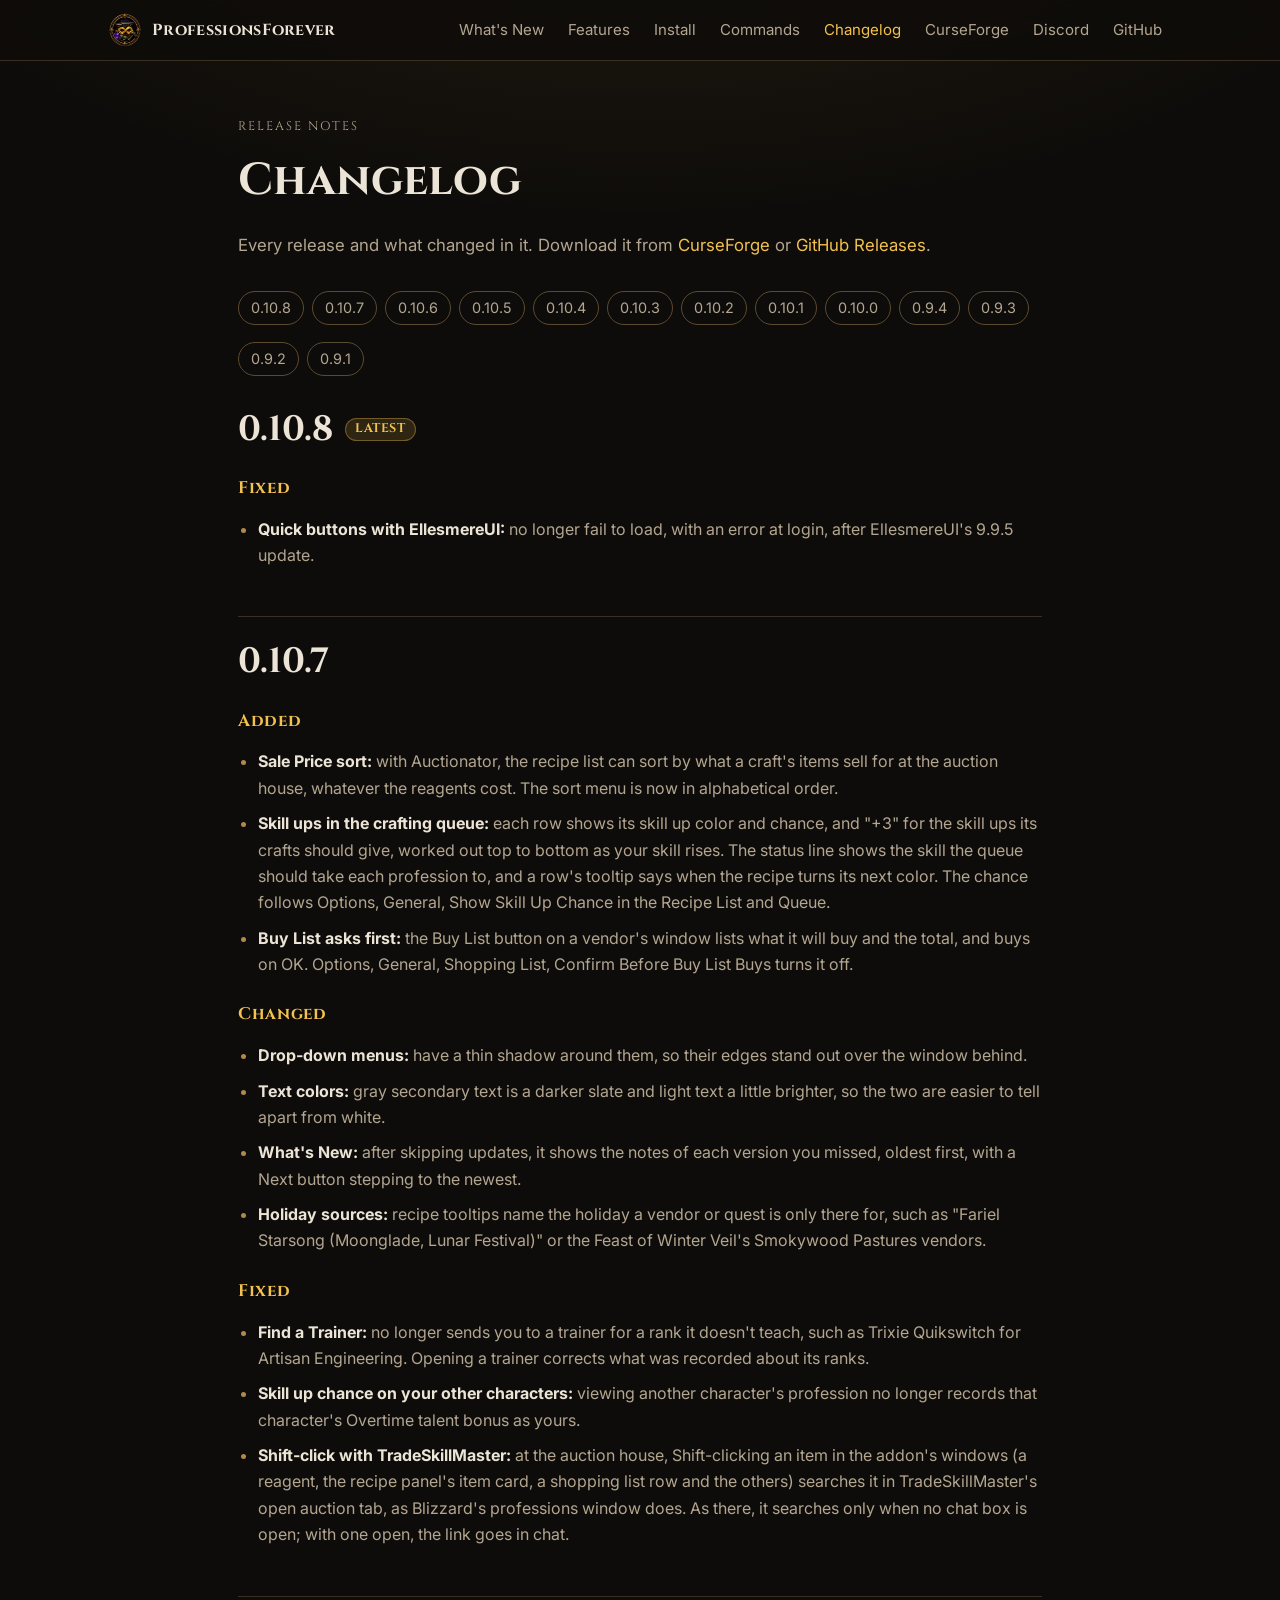
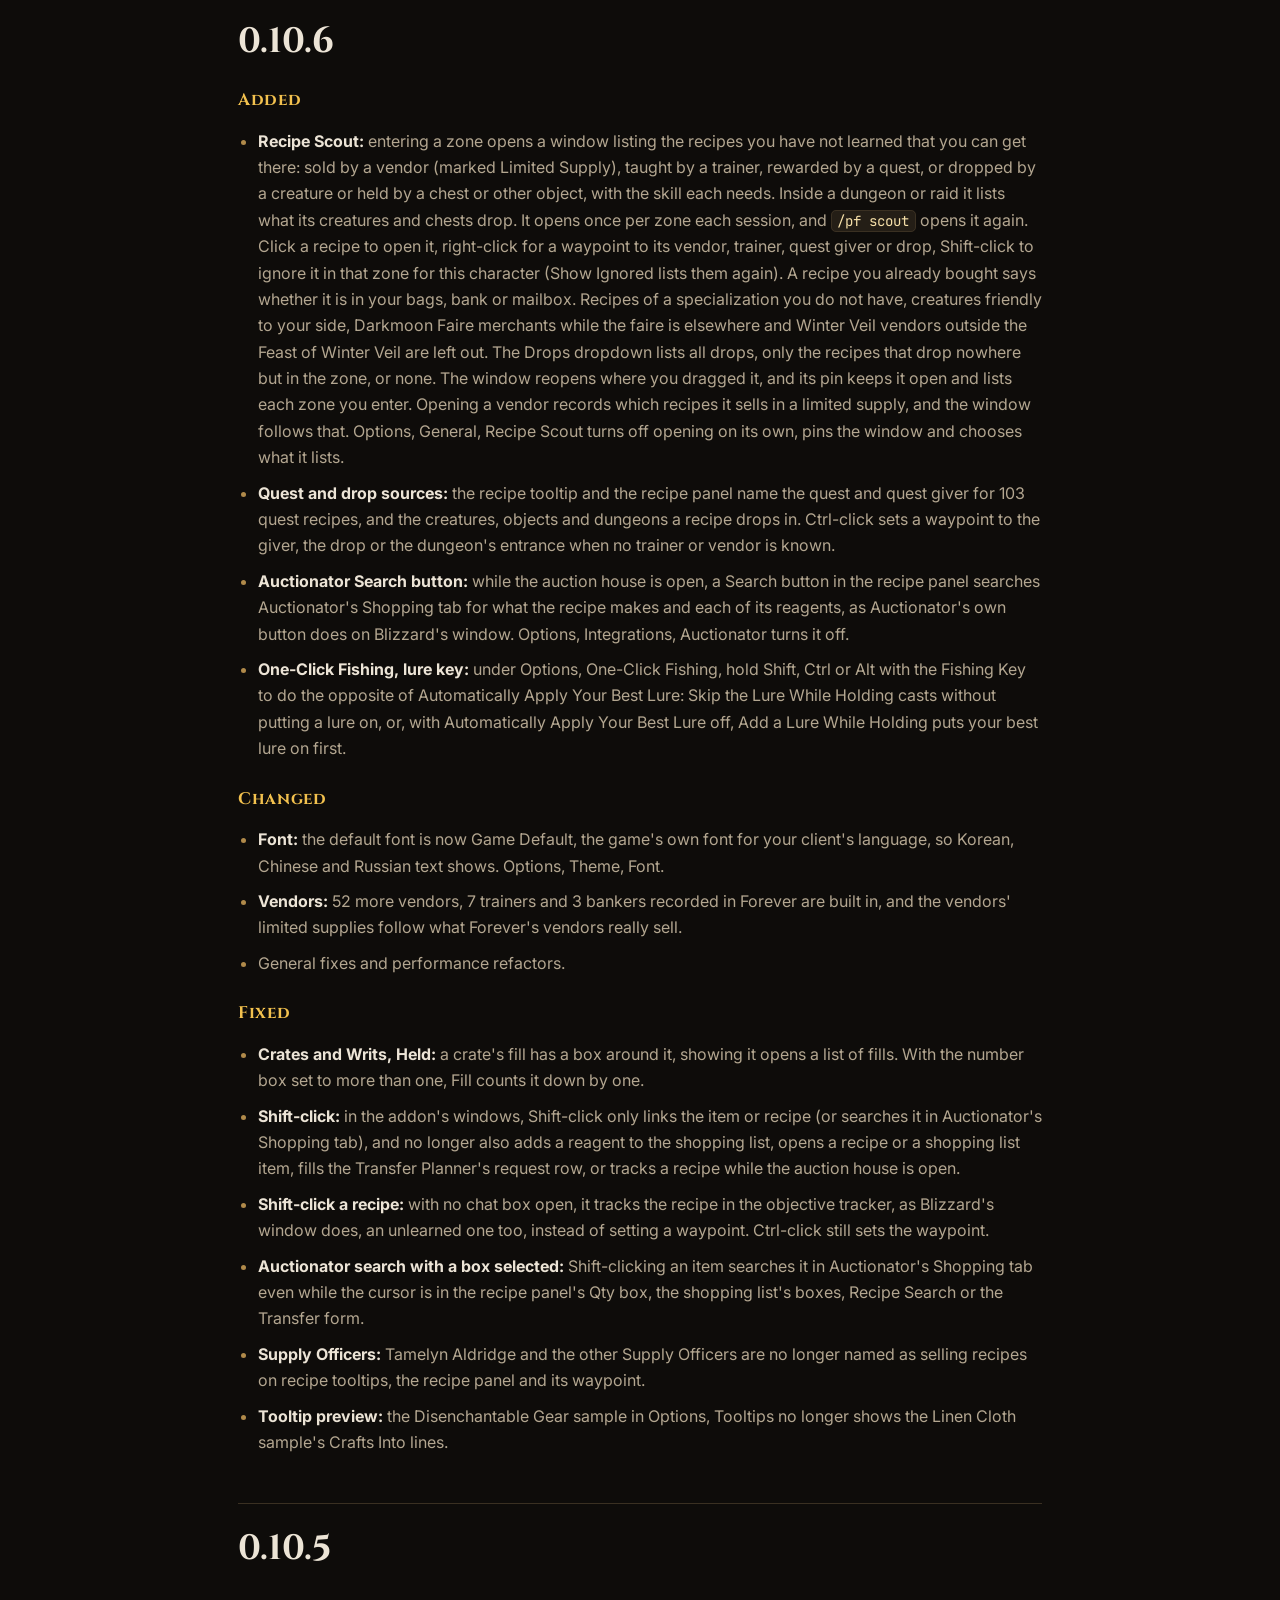
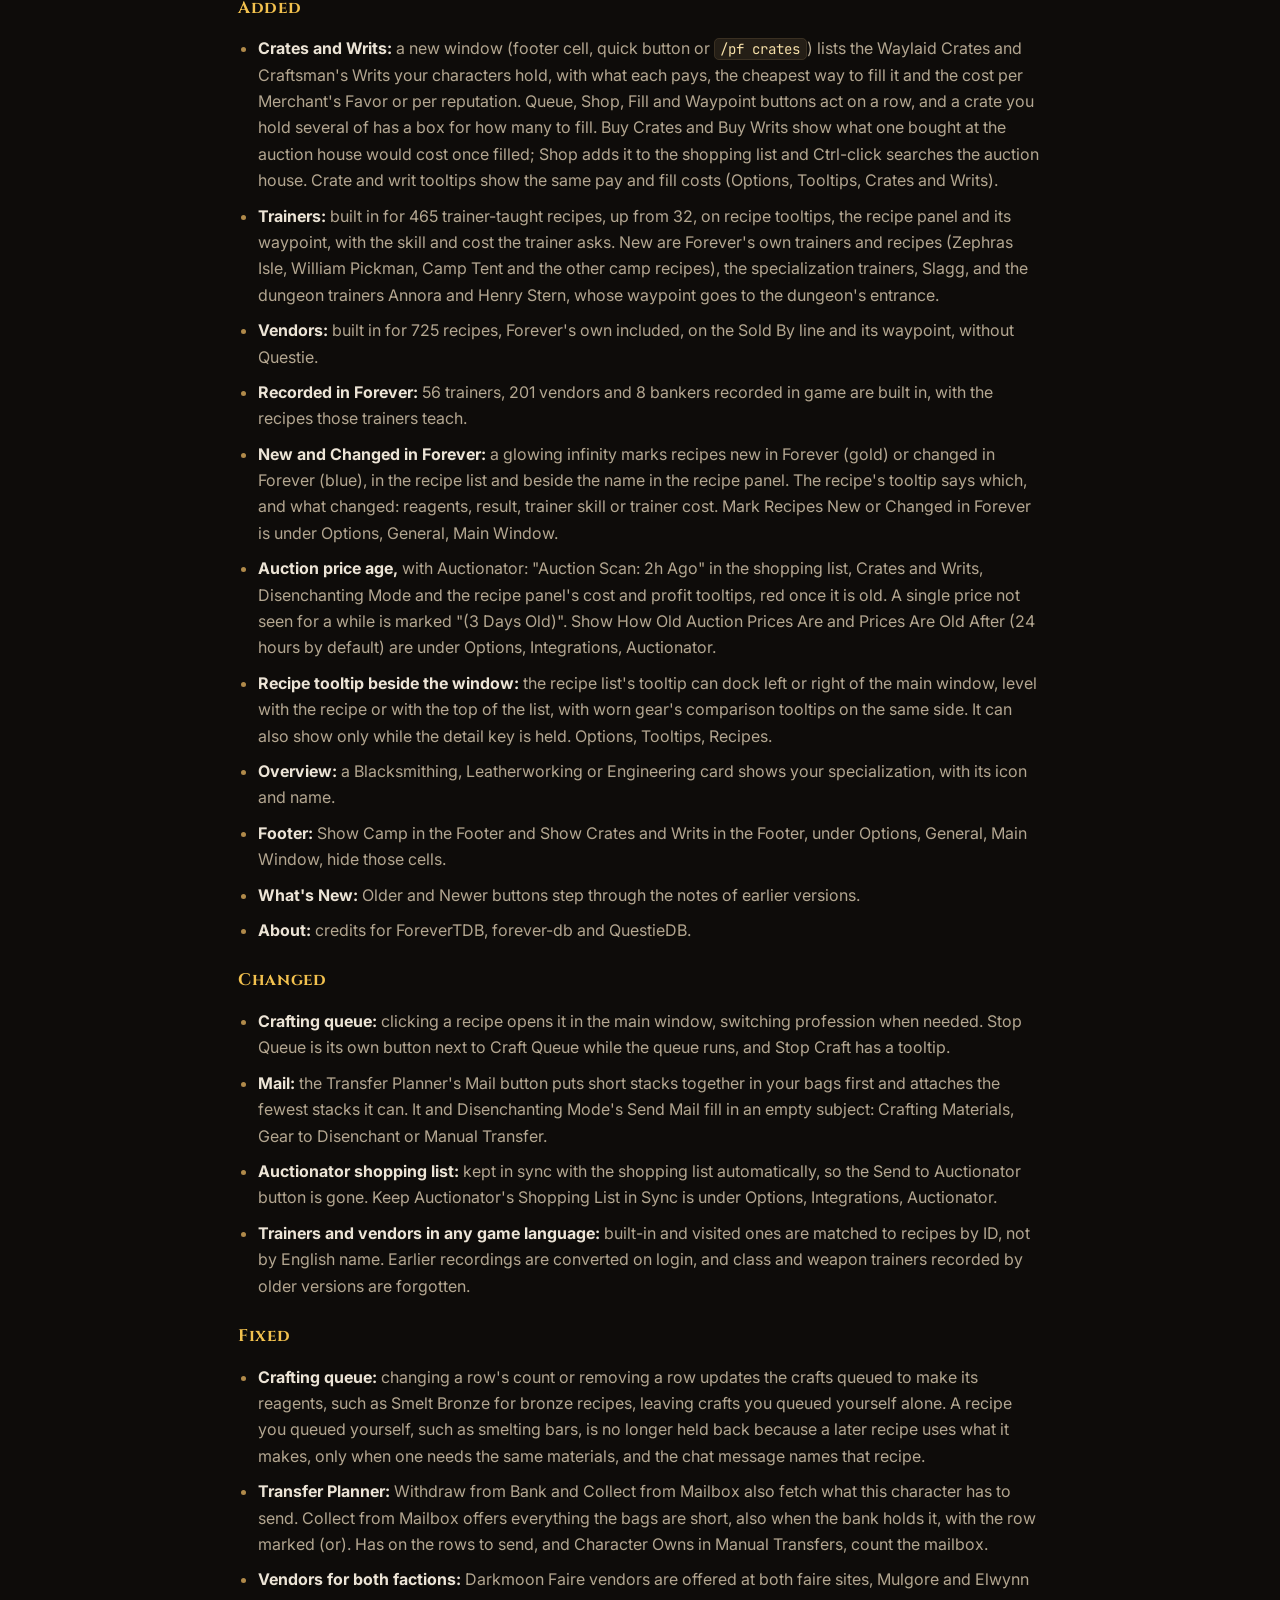
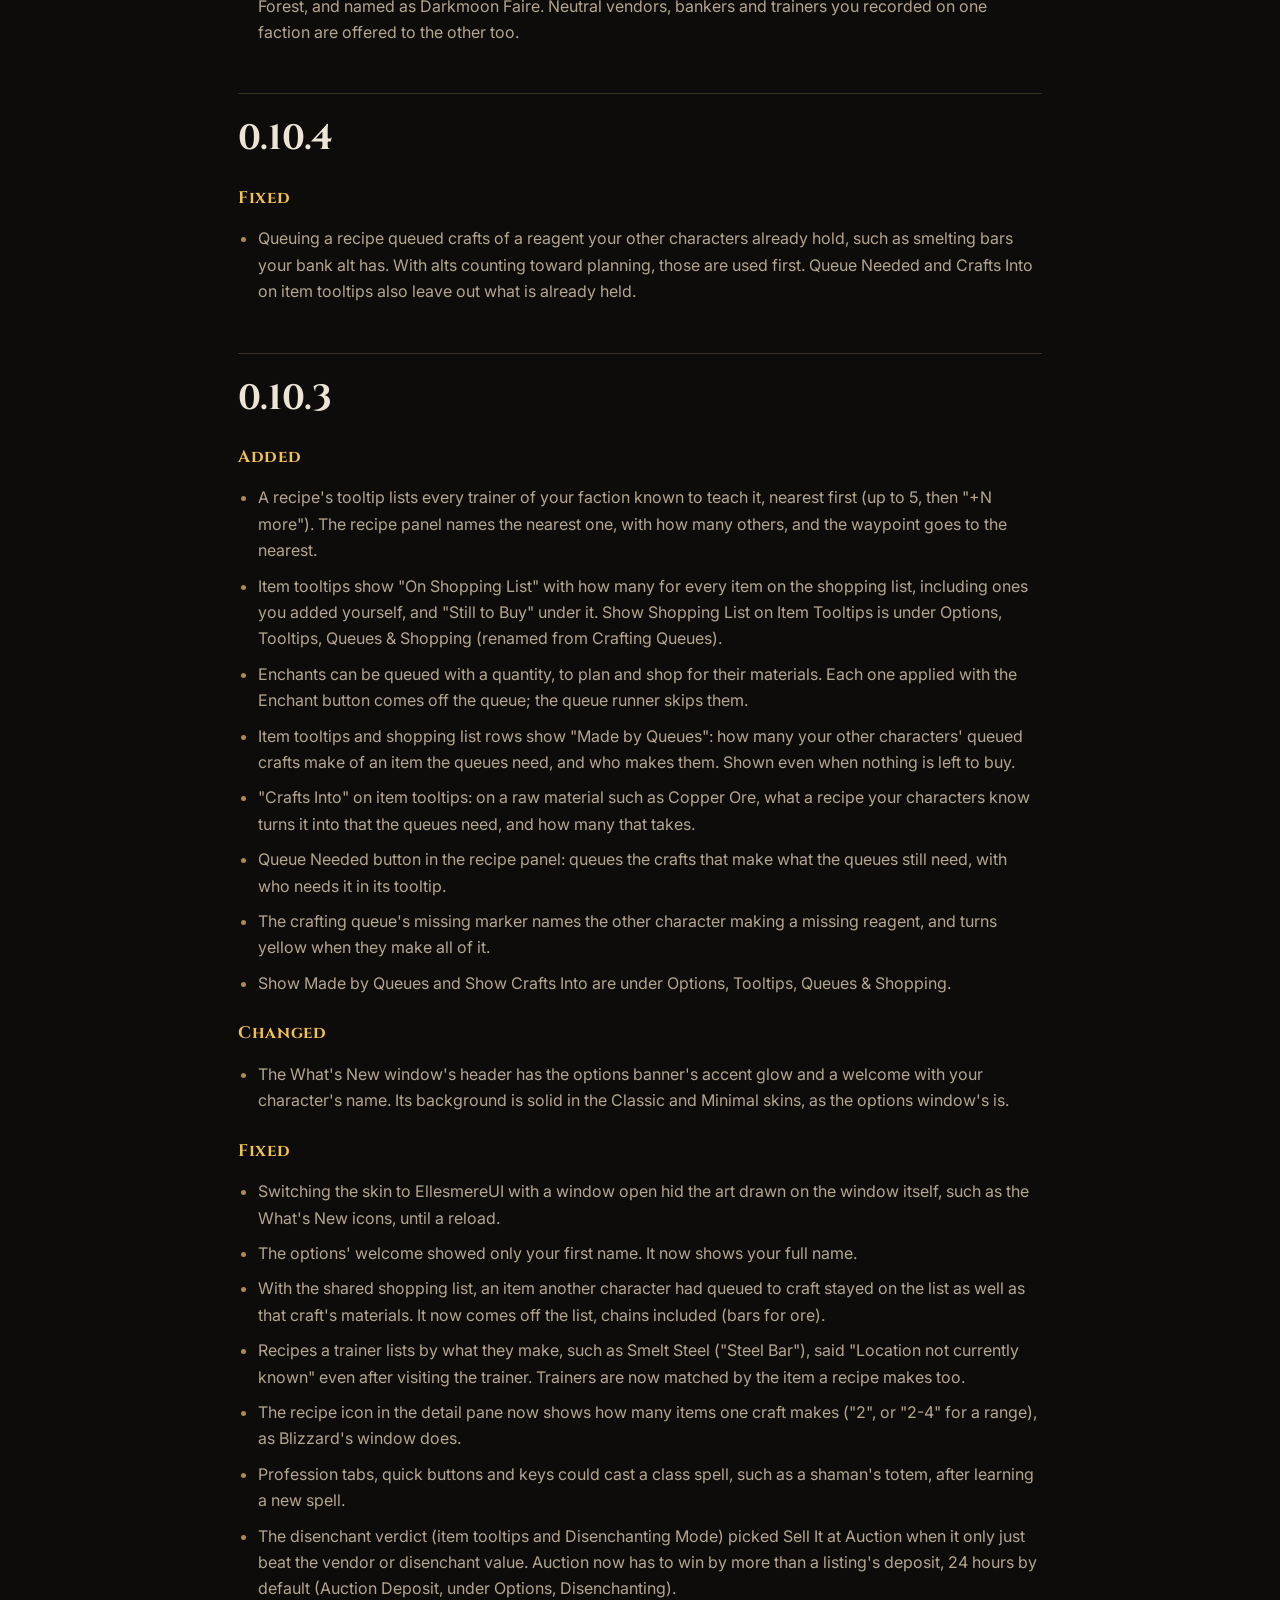
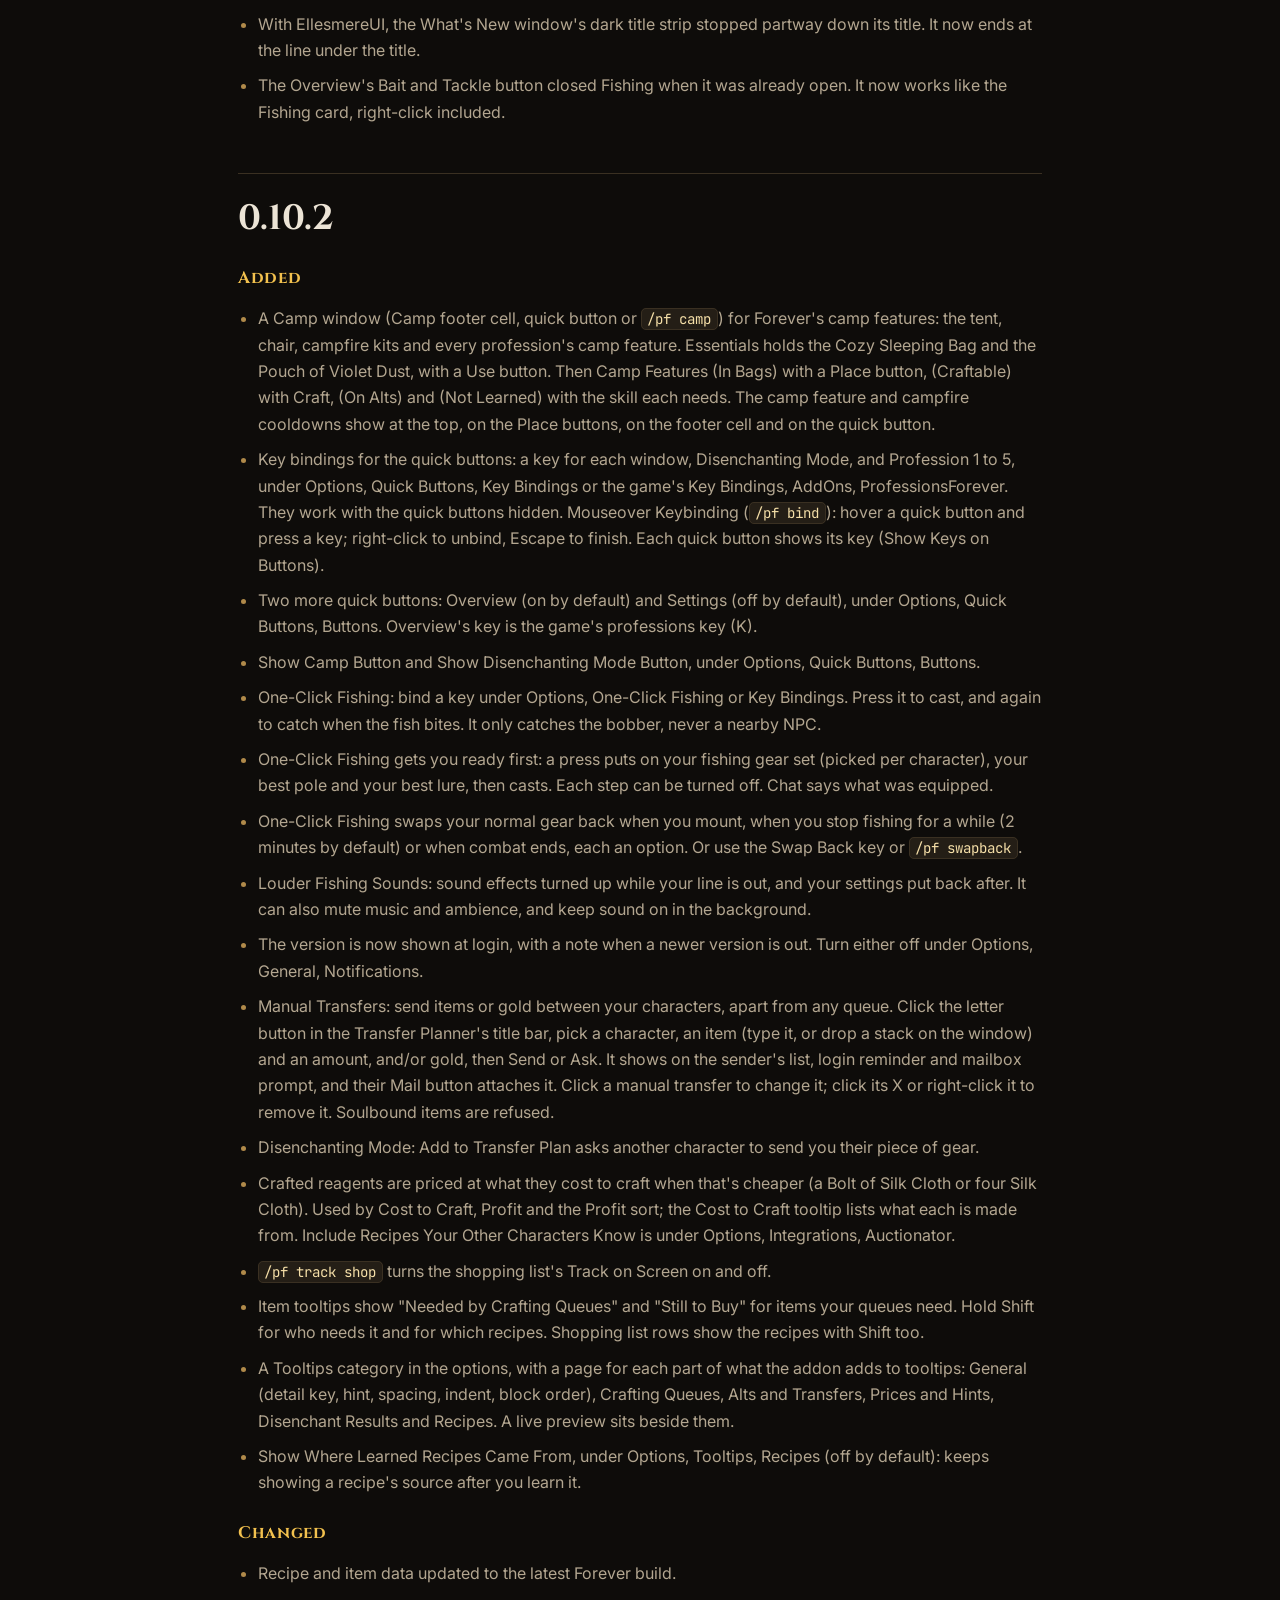
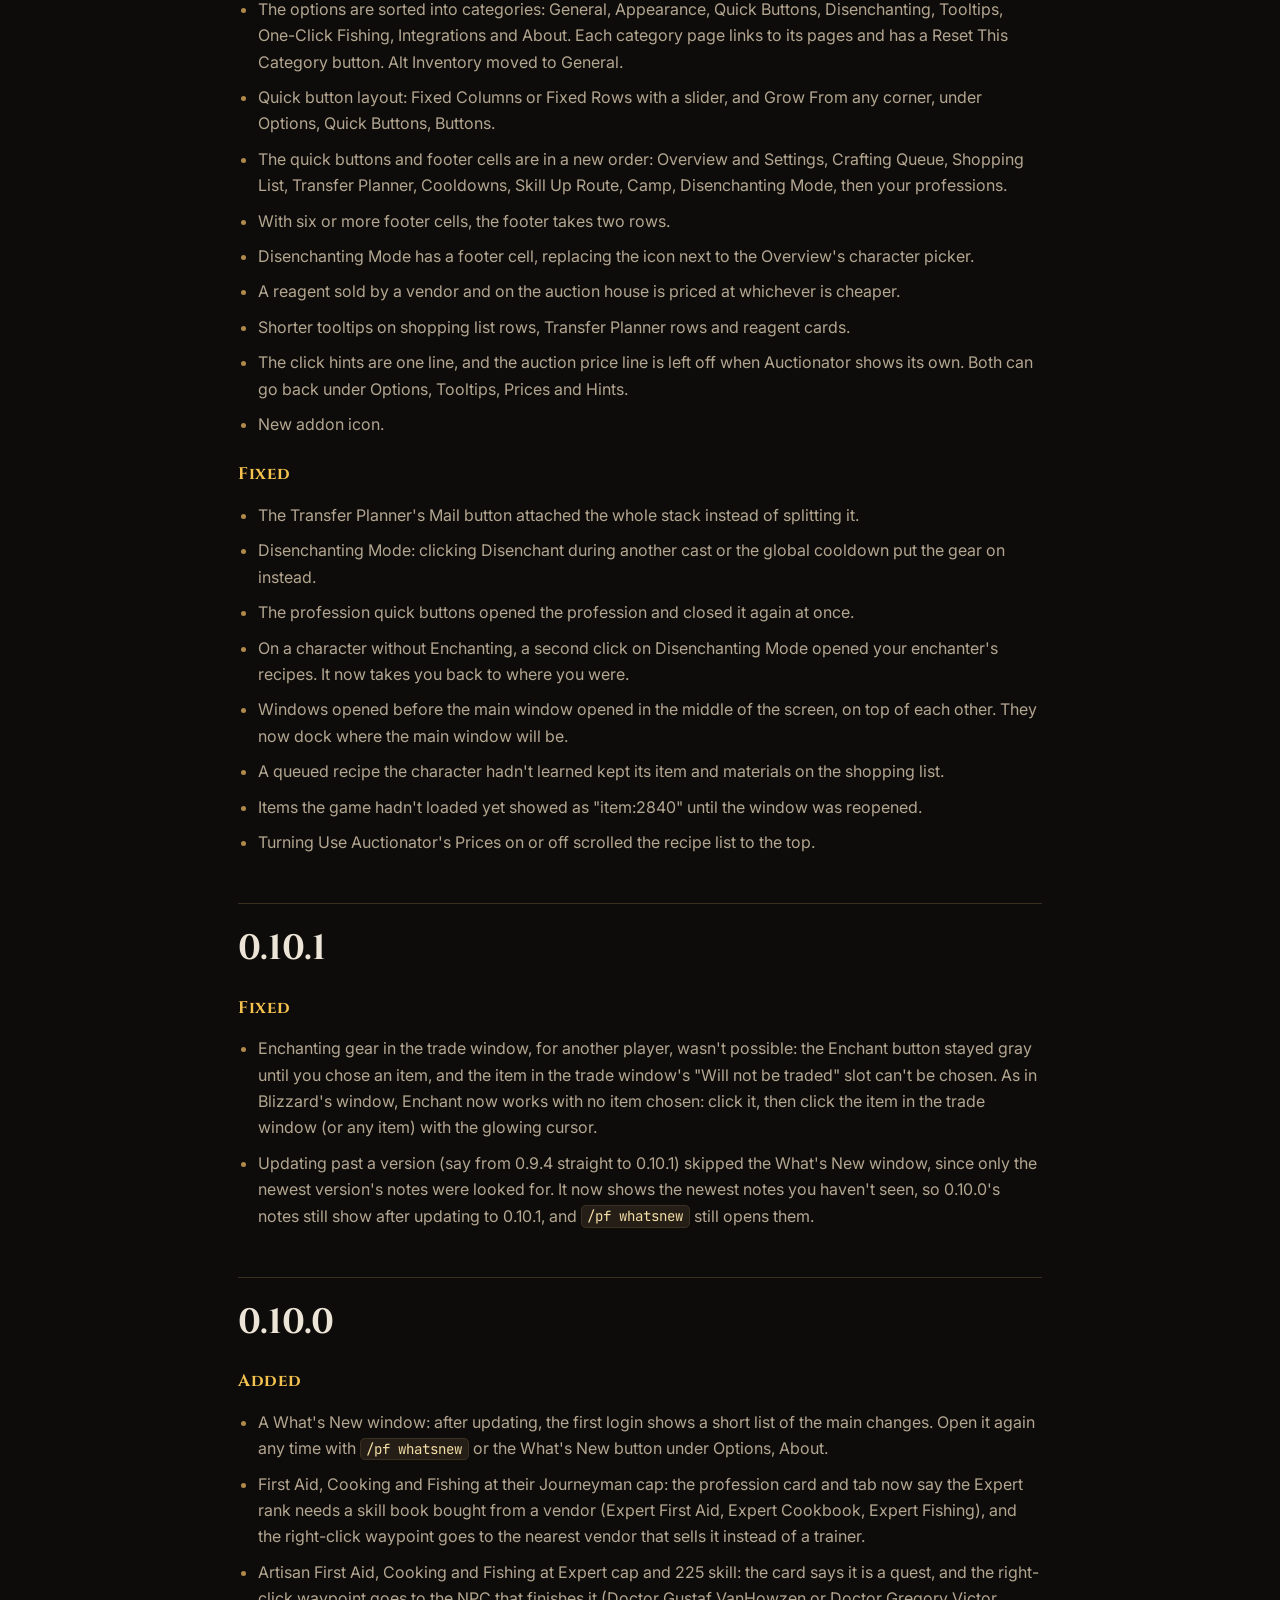
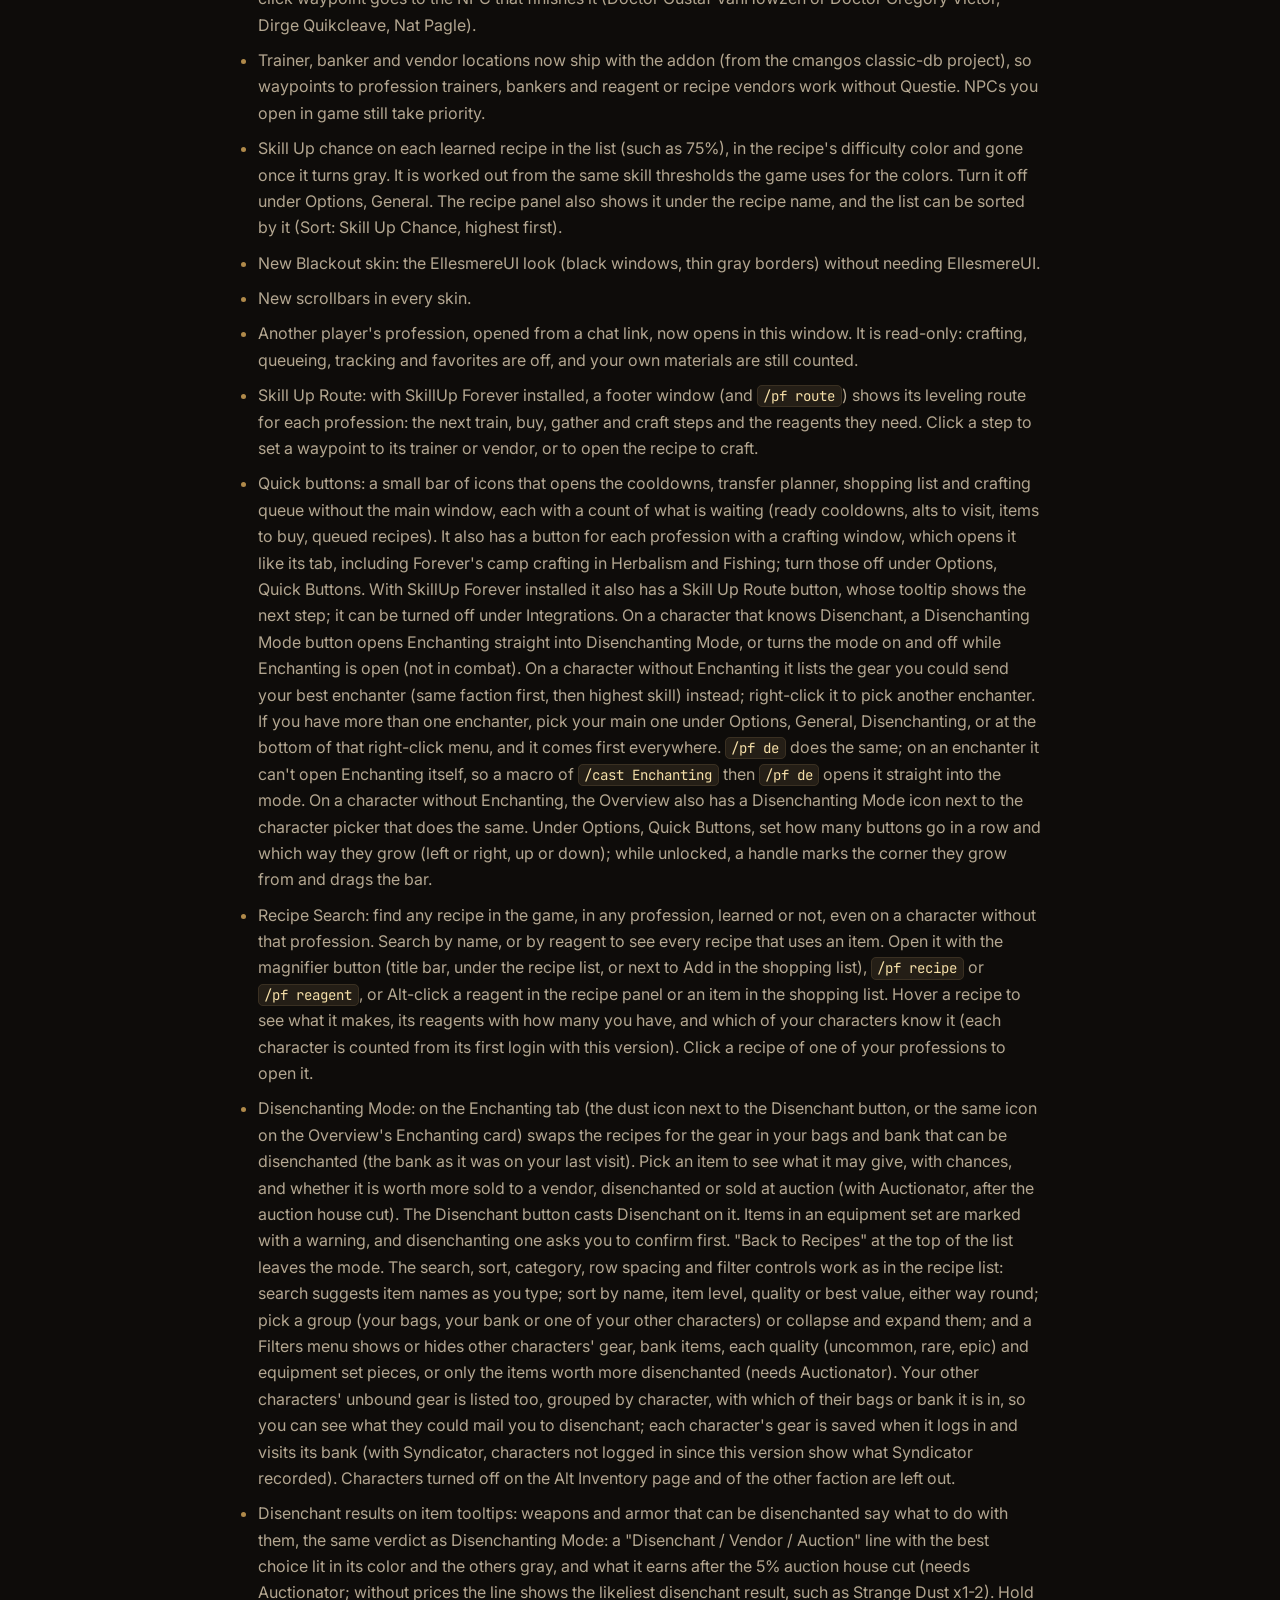
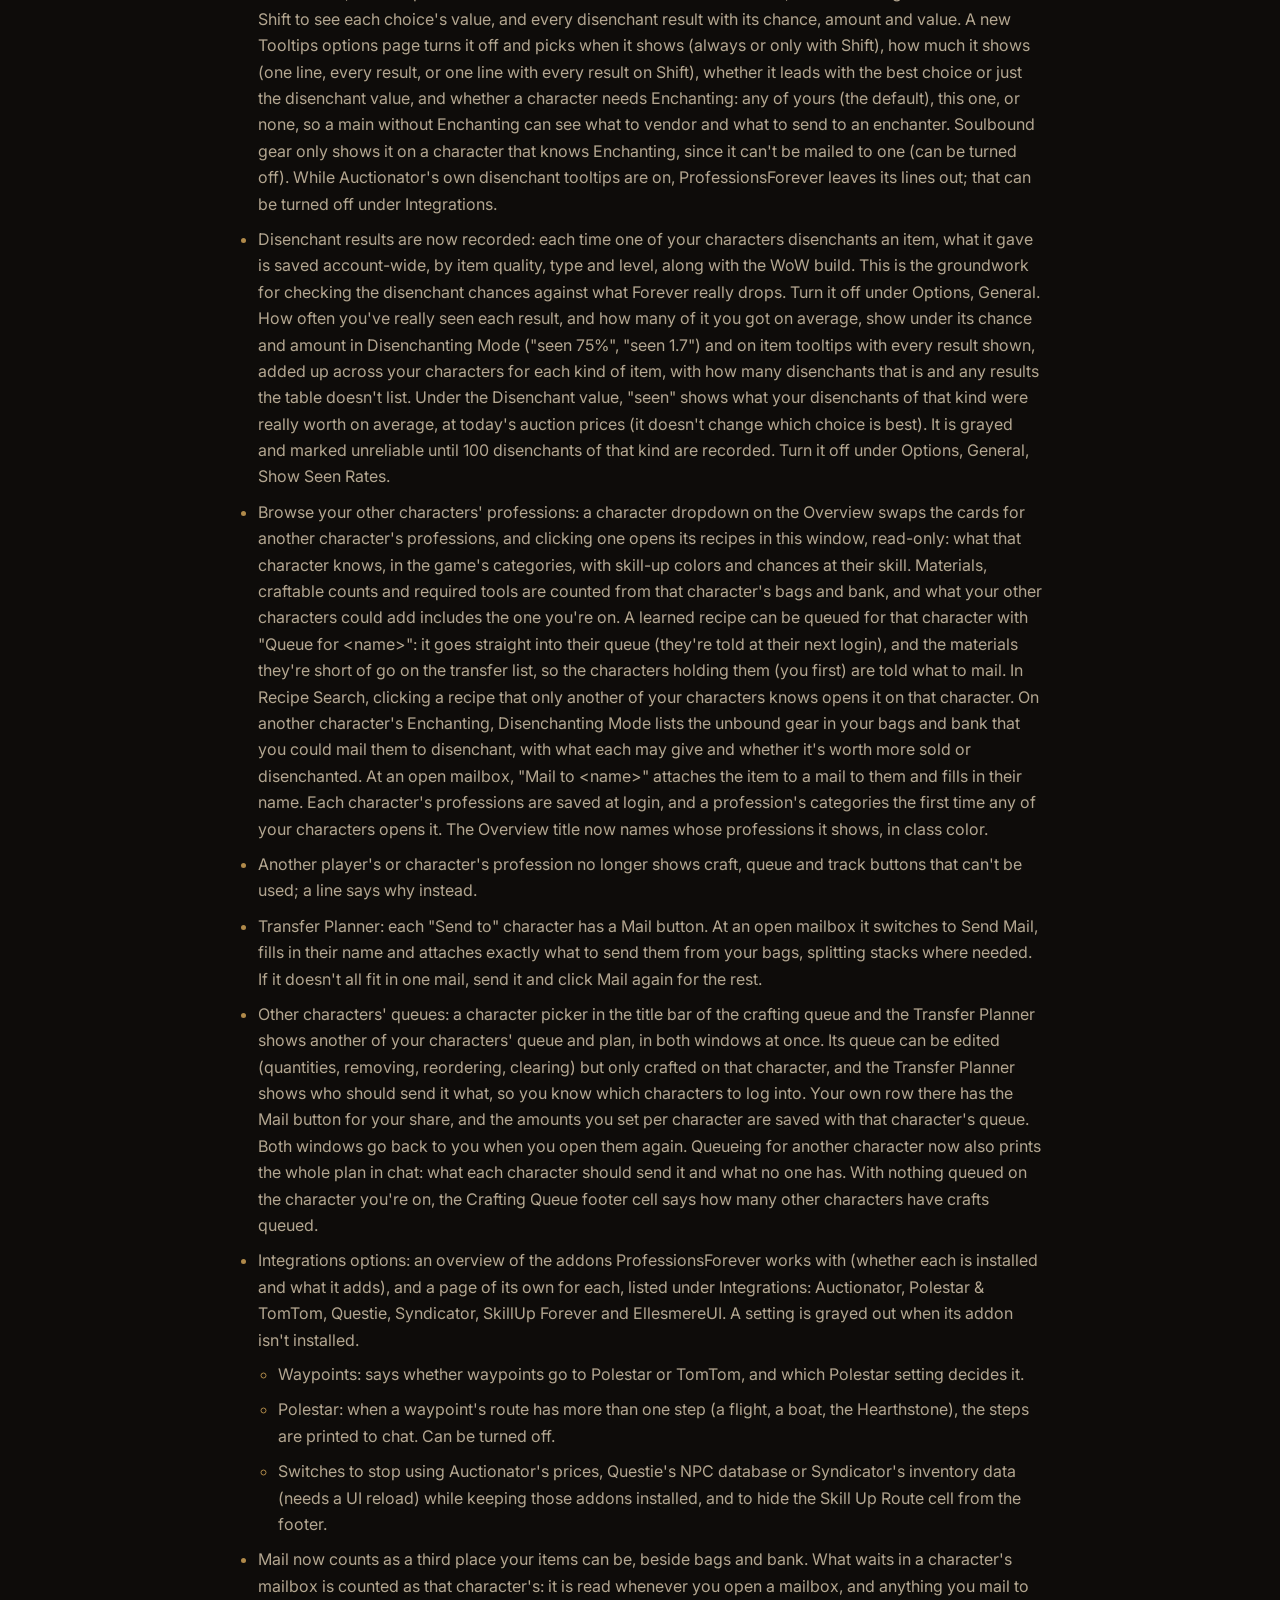
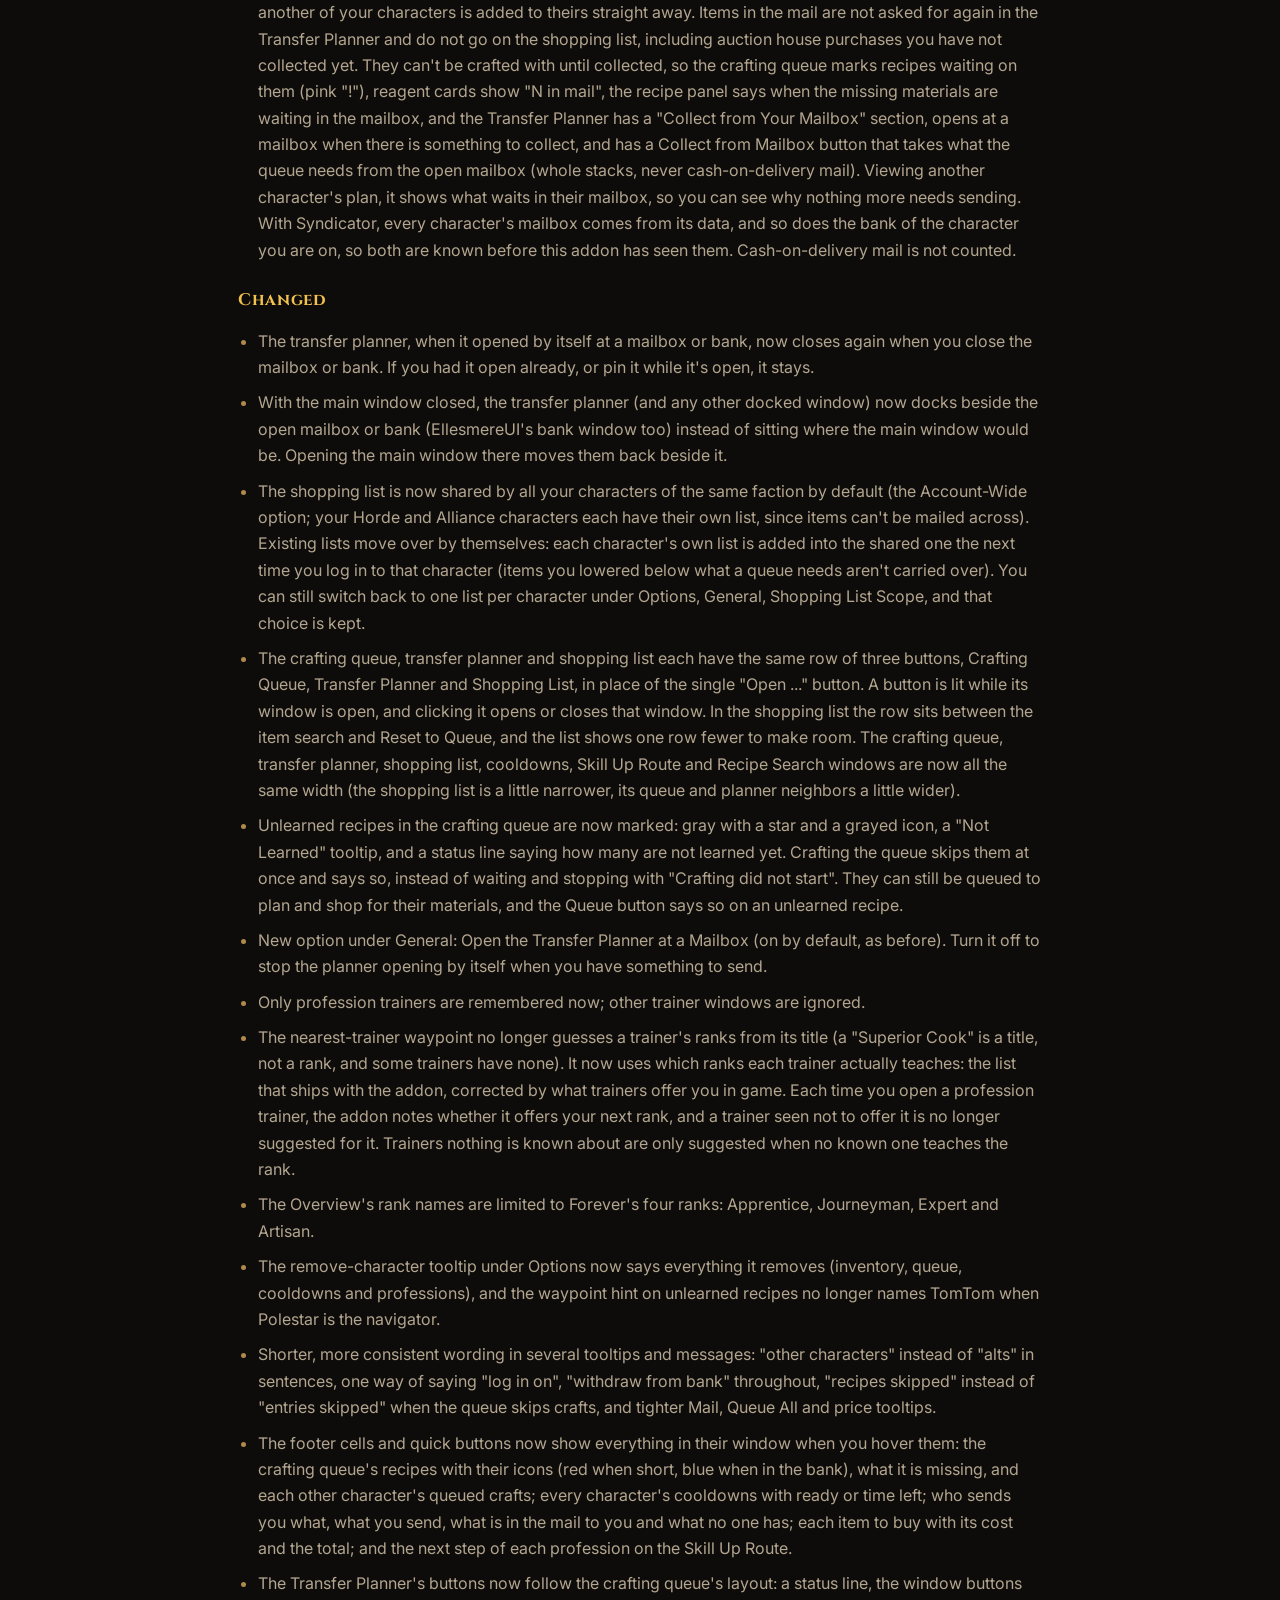
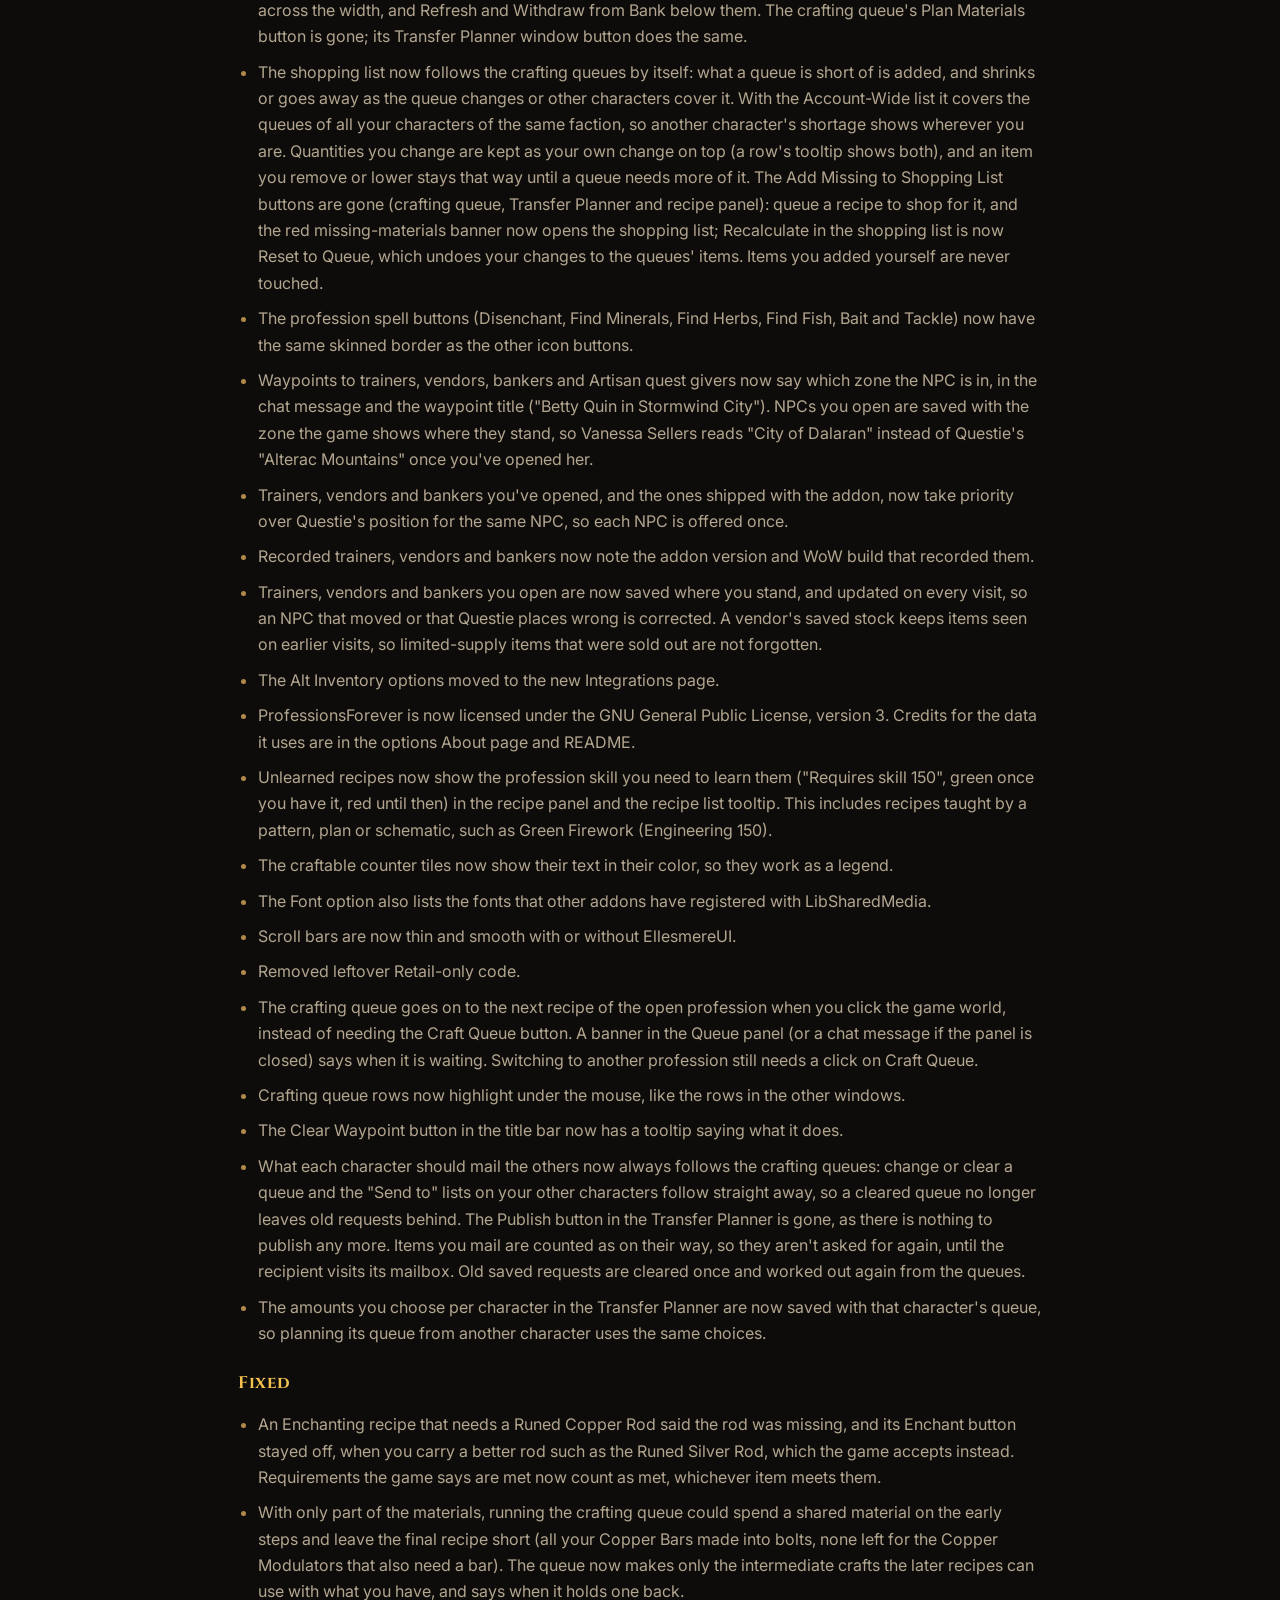
==== commit 27396ba9: "Update website for 0.10.8: changelog, version" ====
--- a/changelog.html
+++ b/changelog.html
@@ -41,6 +41,7 @@
 		<h1 style="font-family: var(--font-head); font-size: clamp(2rem, 5vw, 2.8rem); margin: 0 0 14px;">Changelog</h1>
 		<p class="lead">Every release and what changed in it. Download it from <a href="https://www.curseforge.com/wow/addons/professionsforever">CurseForge</a> or <a href="https://github.com/ProfessionsForever/Professions_Forever/releases">GitHub Releases</a>.</p>
 		<ul class="toc-versions">
+			<li><a href="#v0-10-8">0.10.8</a></li>
 			<li><a href="#v0-10-7">0.10.7</a></li>
 			<li><a href="#v0-10-6">0.10.6</a></li>
 			<li><a href="#v0-10-5">0.10.5</a></li>
@@ -54,7 +55,13 @@
 			<li><a href="#v0-9-2">0.9.2</a></li>
 			<li><a href="#v0-9-1">0.9.1</a></li>
 		</ul>
-<h2 id="v0-10-7">0.10.7 <span class="badge">LATEST</span></h2>
+<h2 id="v0-10-8">0.10.8 <span class="badge">LATEST</span></h2>
+<h3>Fixed</h3>
+<ul>
+<li><strong>Quick buttons with EllesmereUI:</strong> no longer fail to load, with an error at login, after EllesmereUI's 9.9.5 update.
+</li>
+</ul>
+<h2 id="v0-10-7">0.10.7</h2>
 <h3>Added</h3>
 <ul>
 <li><strong>Sale Price sort:</strong> with Auctionator, the recipe list can sort by what a craft's items sell for at the auction house, whatever the reagents cost. The sort menu is now in alphabetical order.
